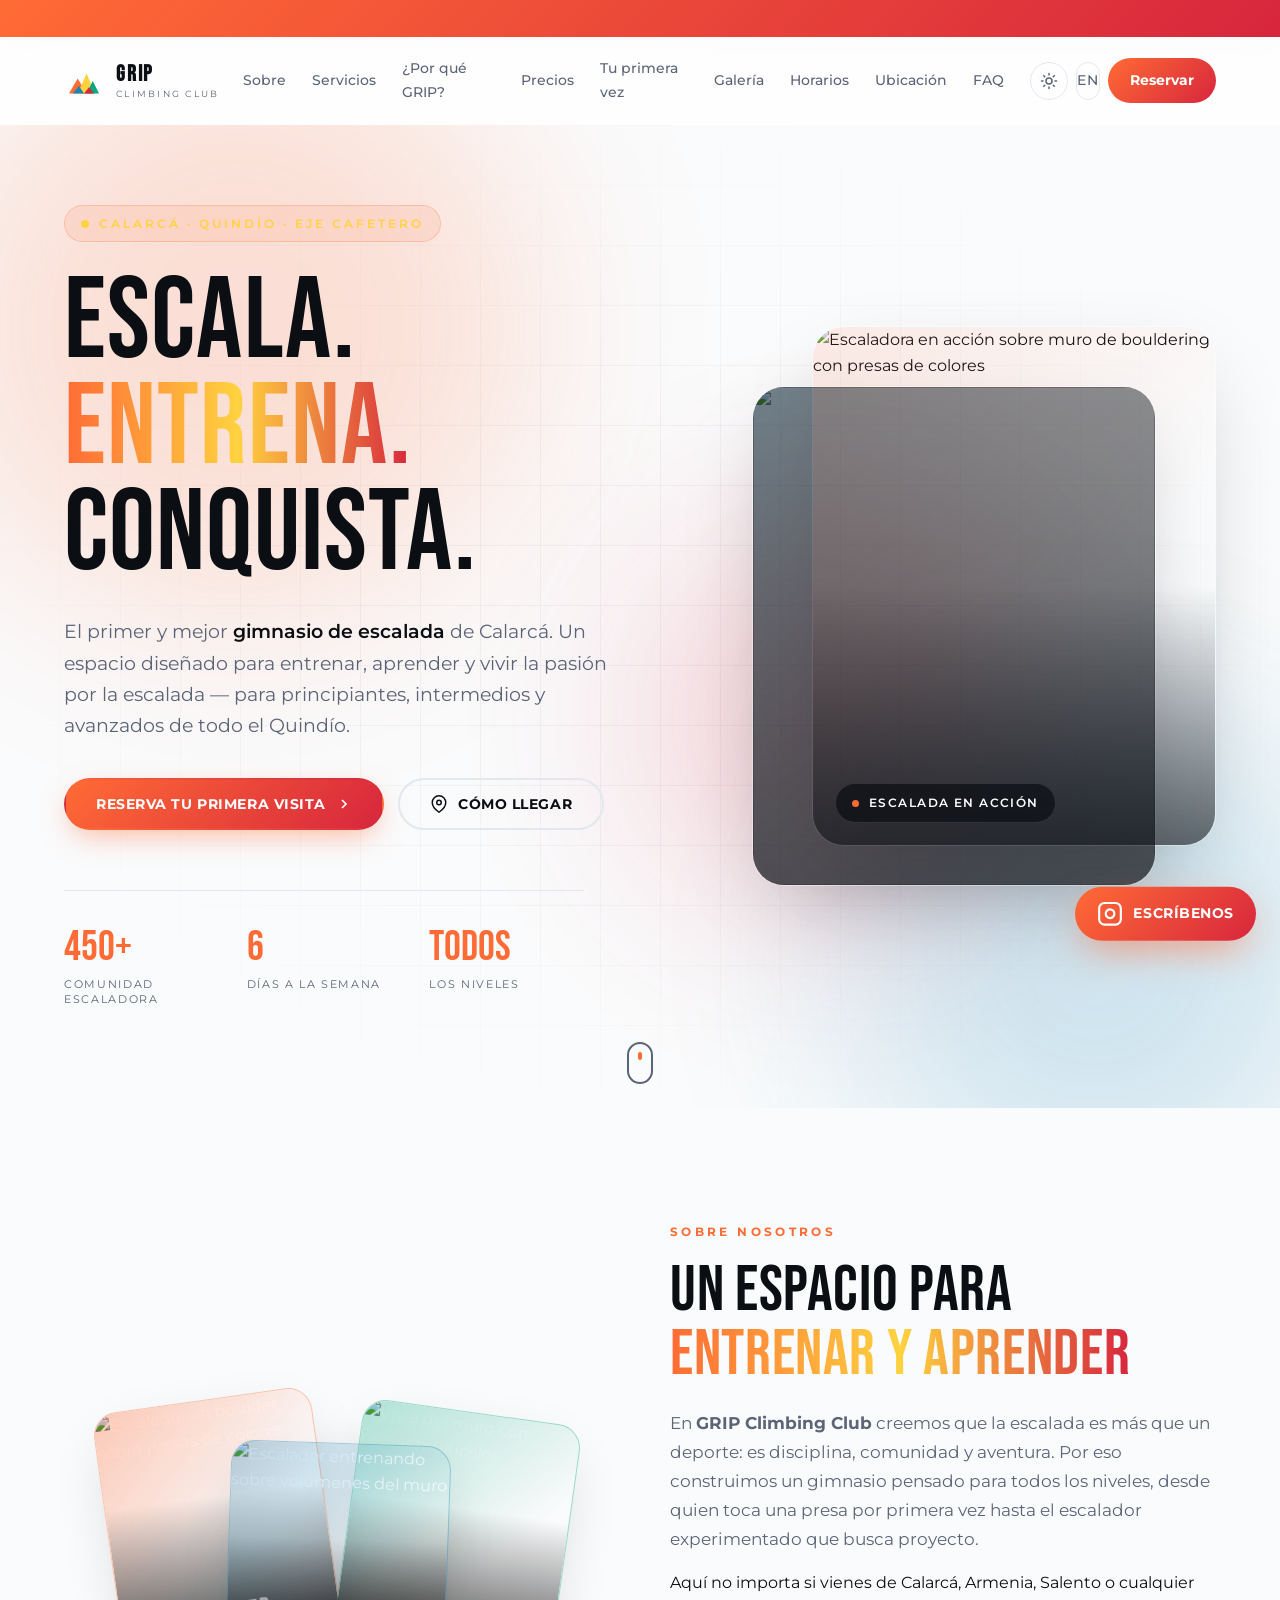
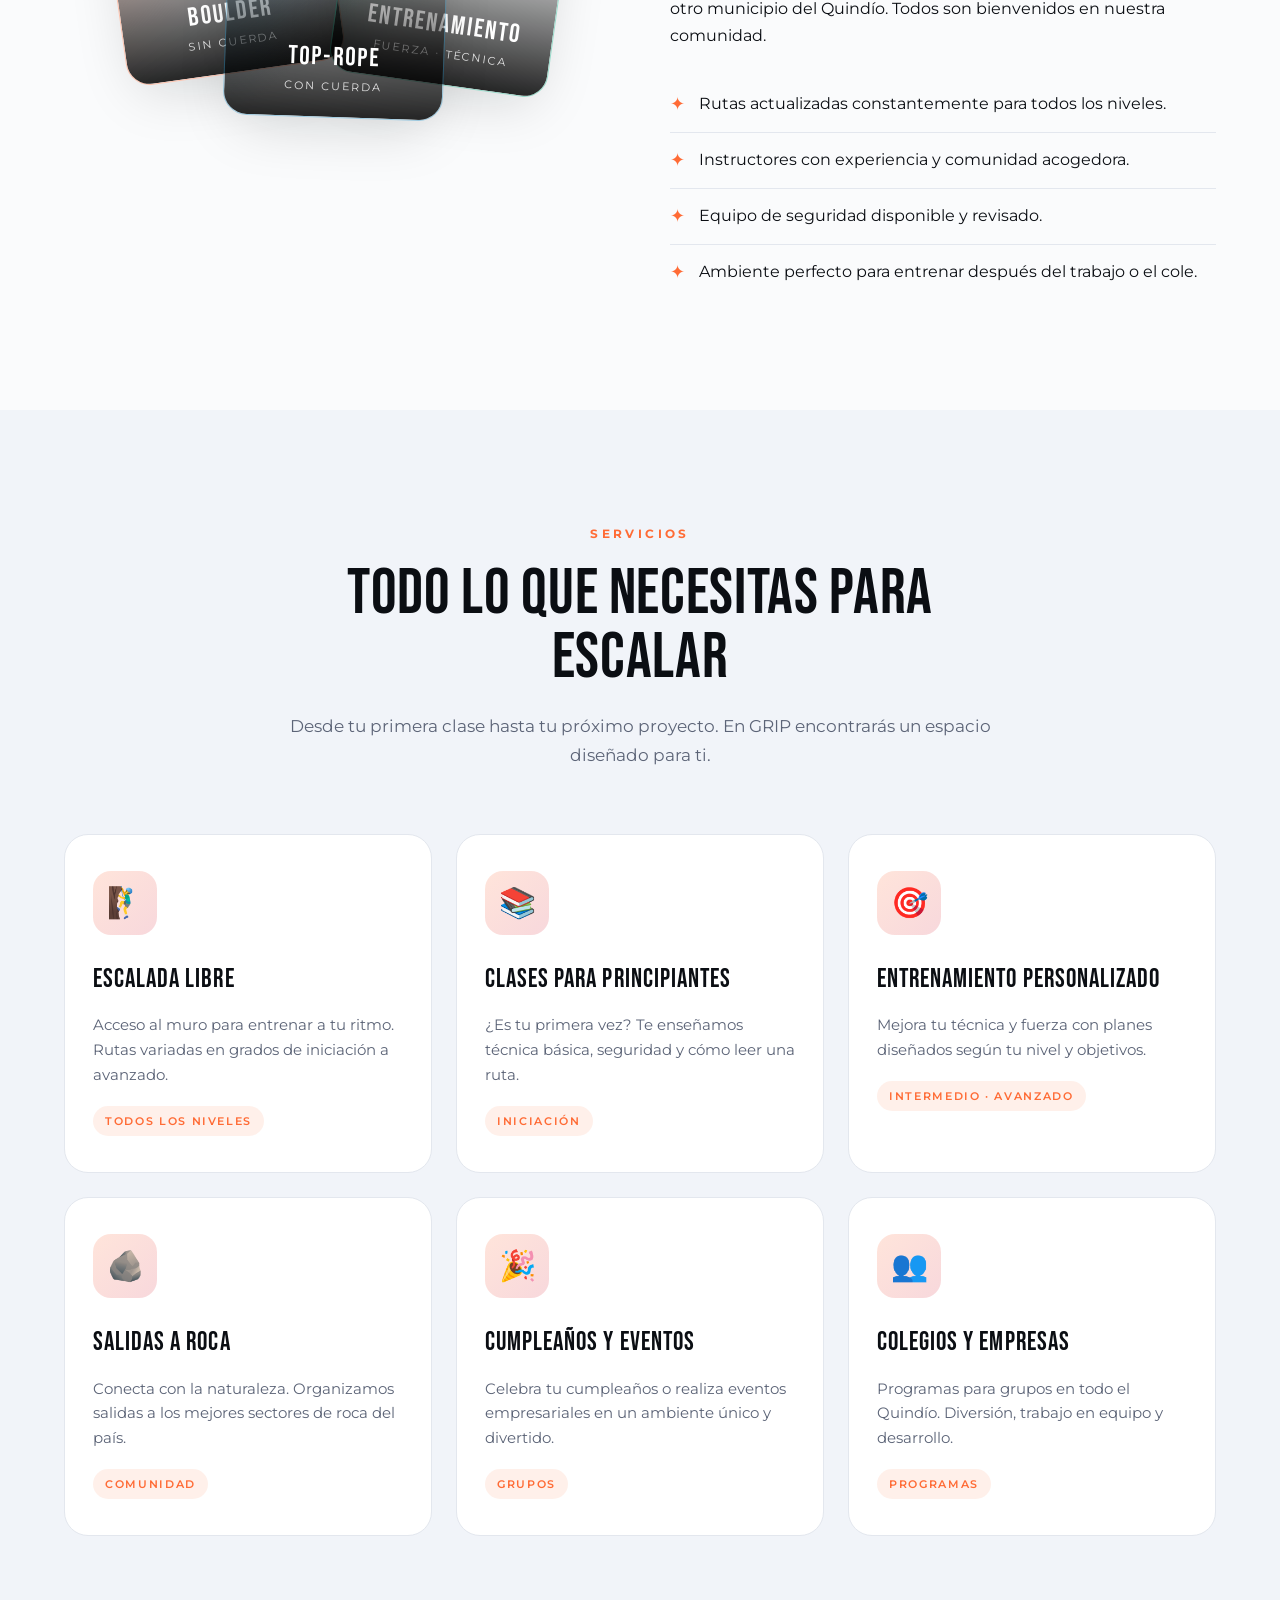
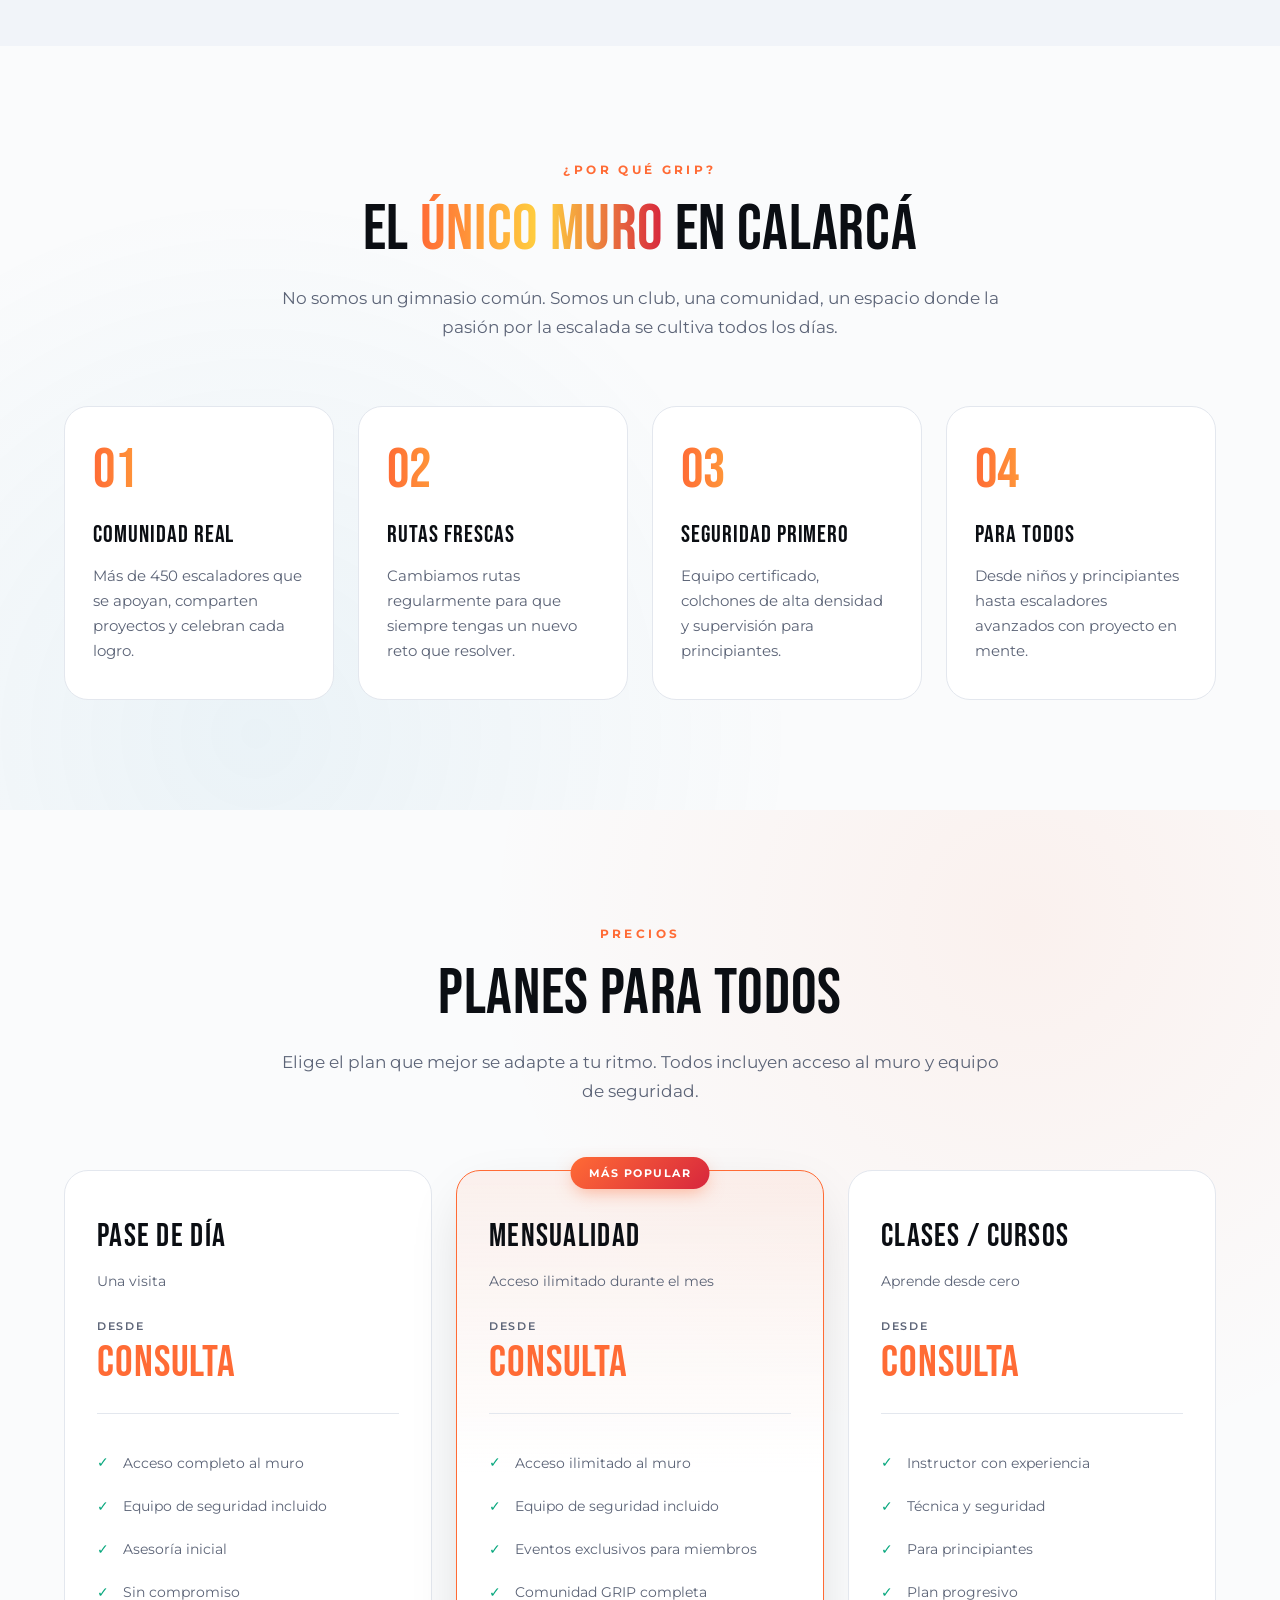
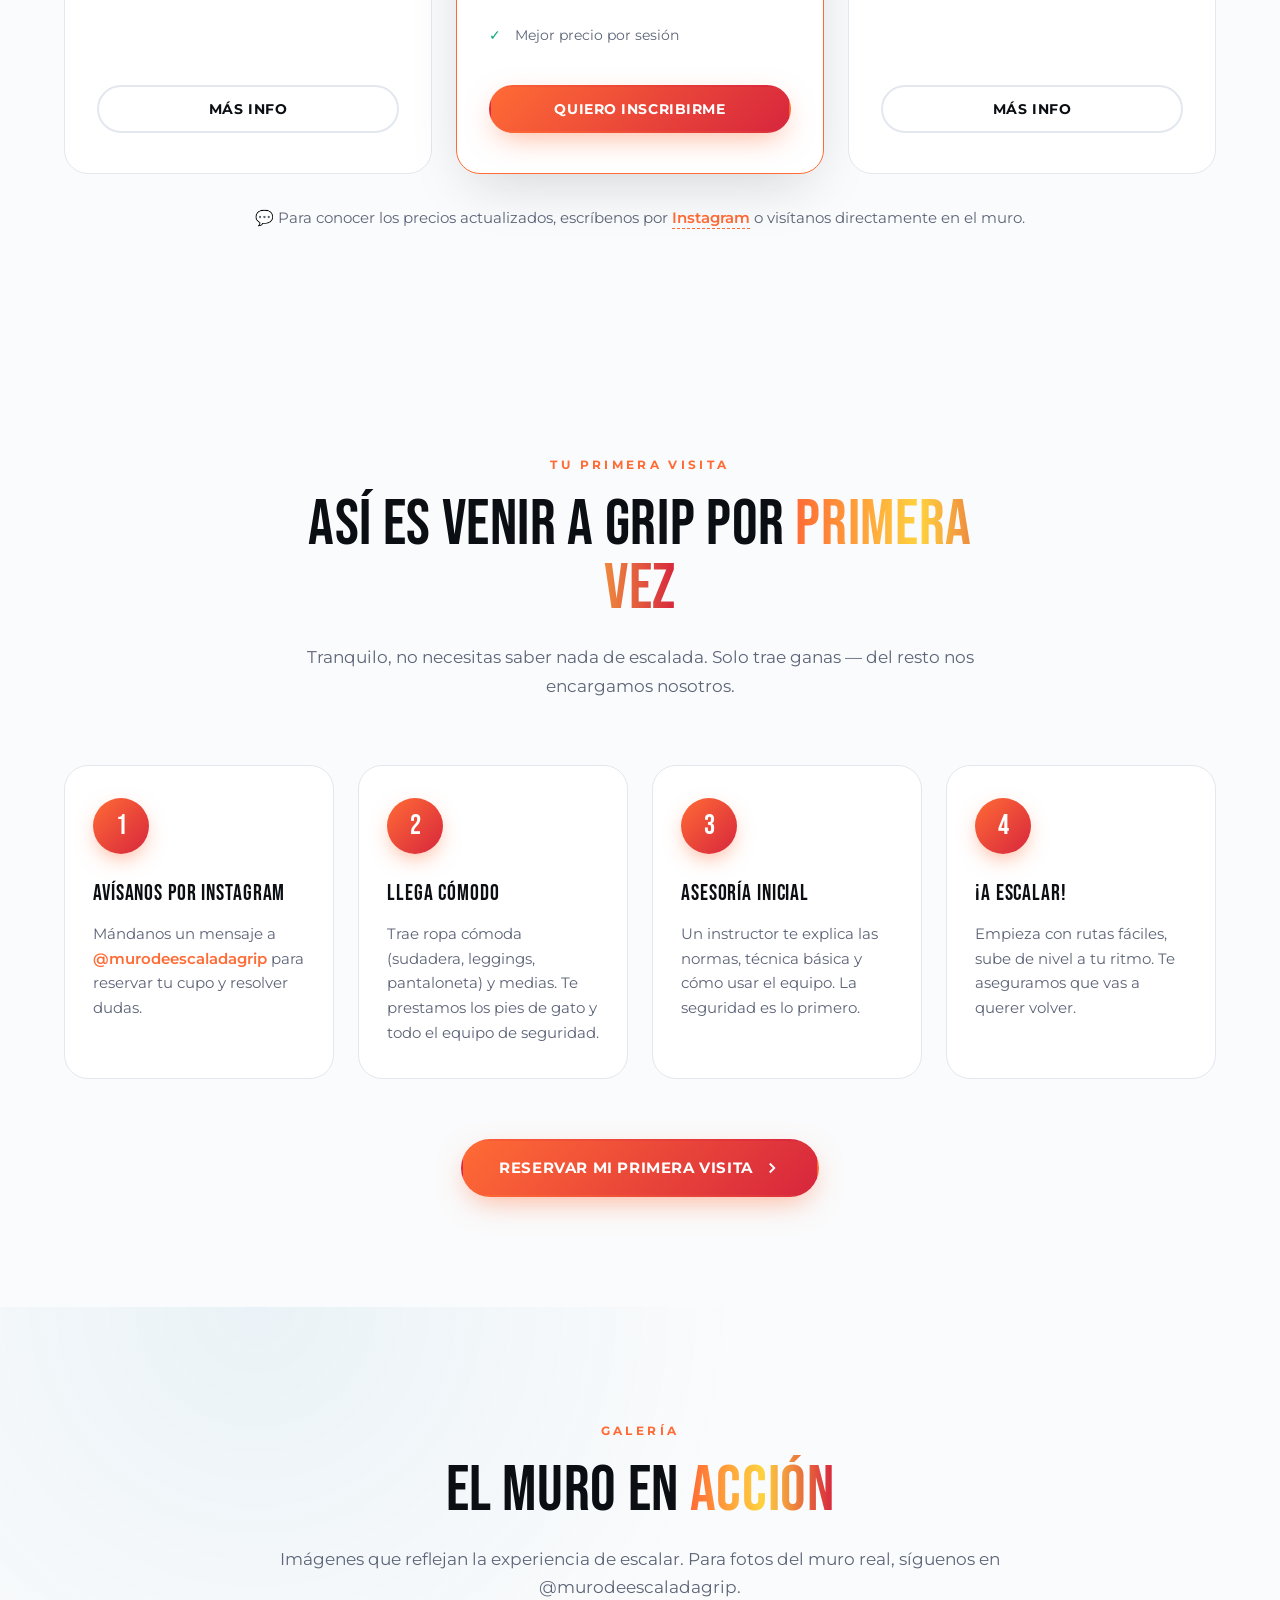
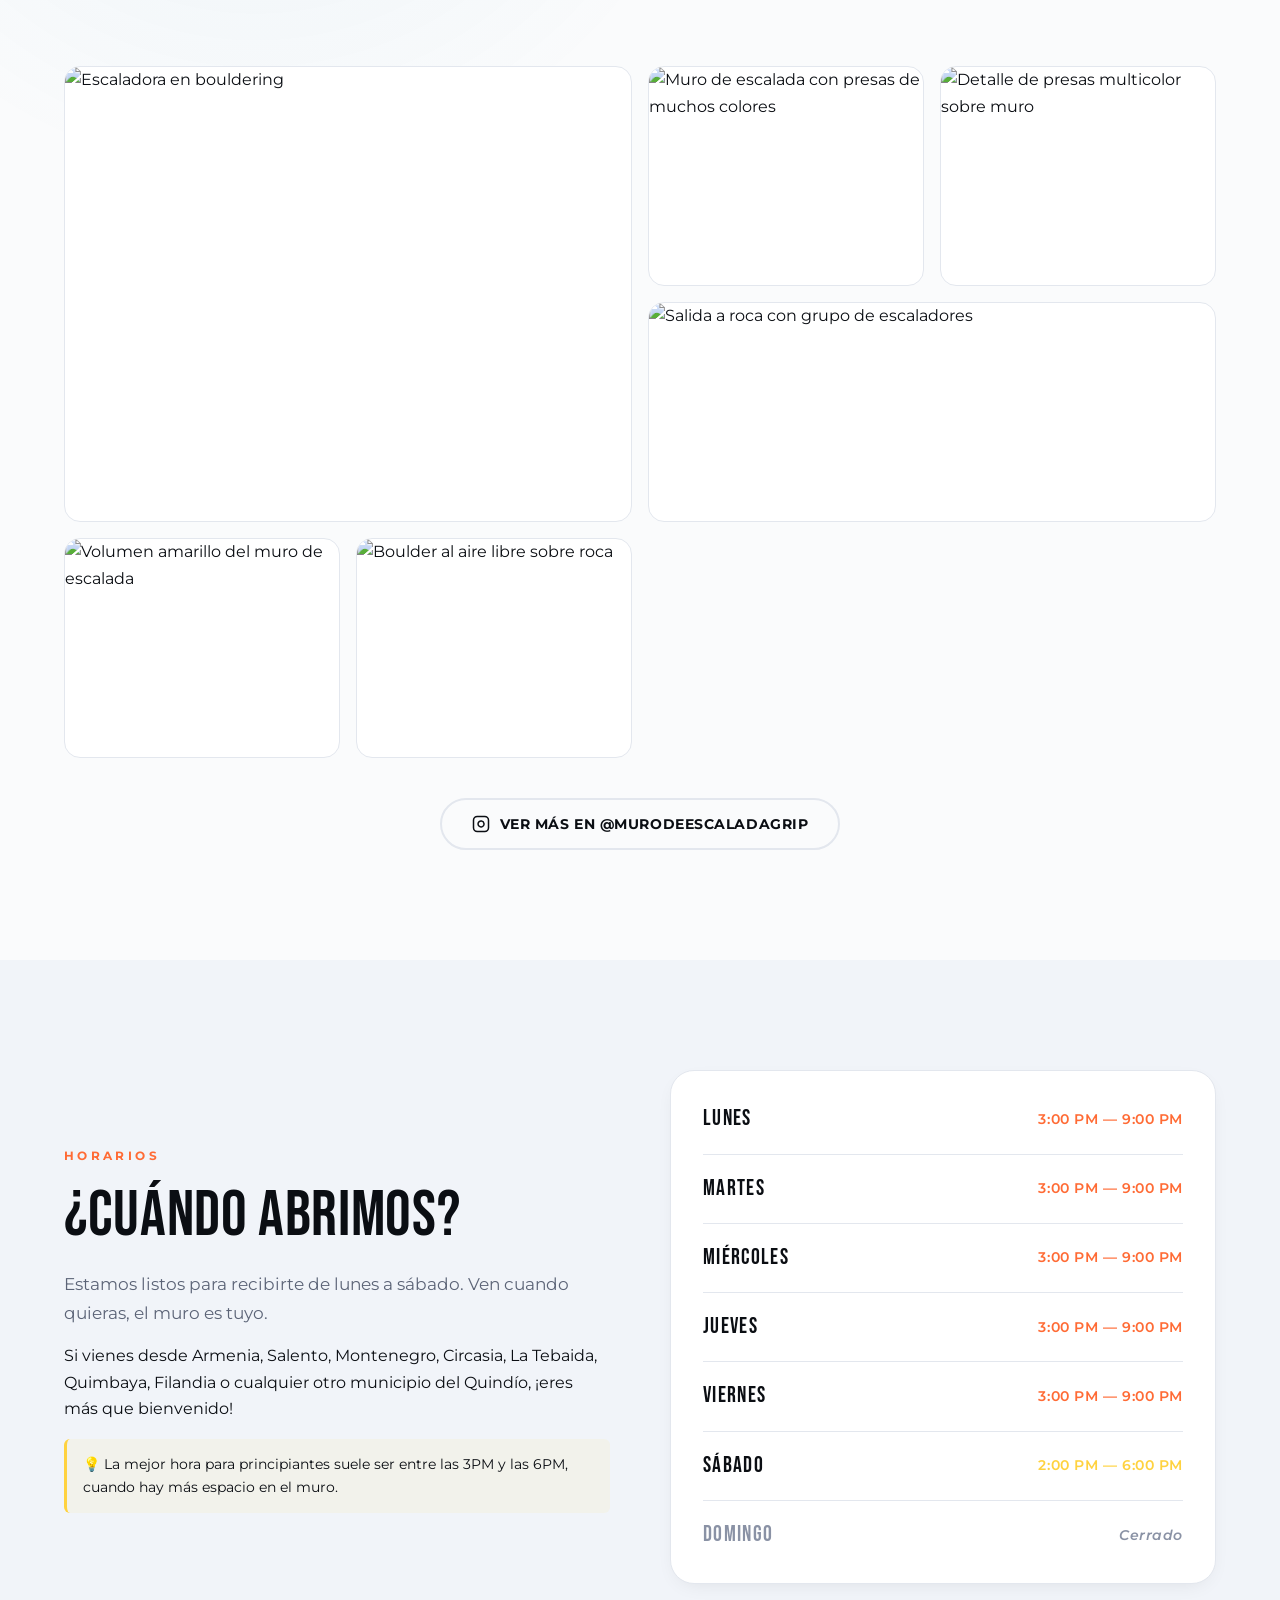
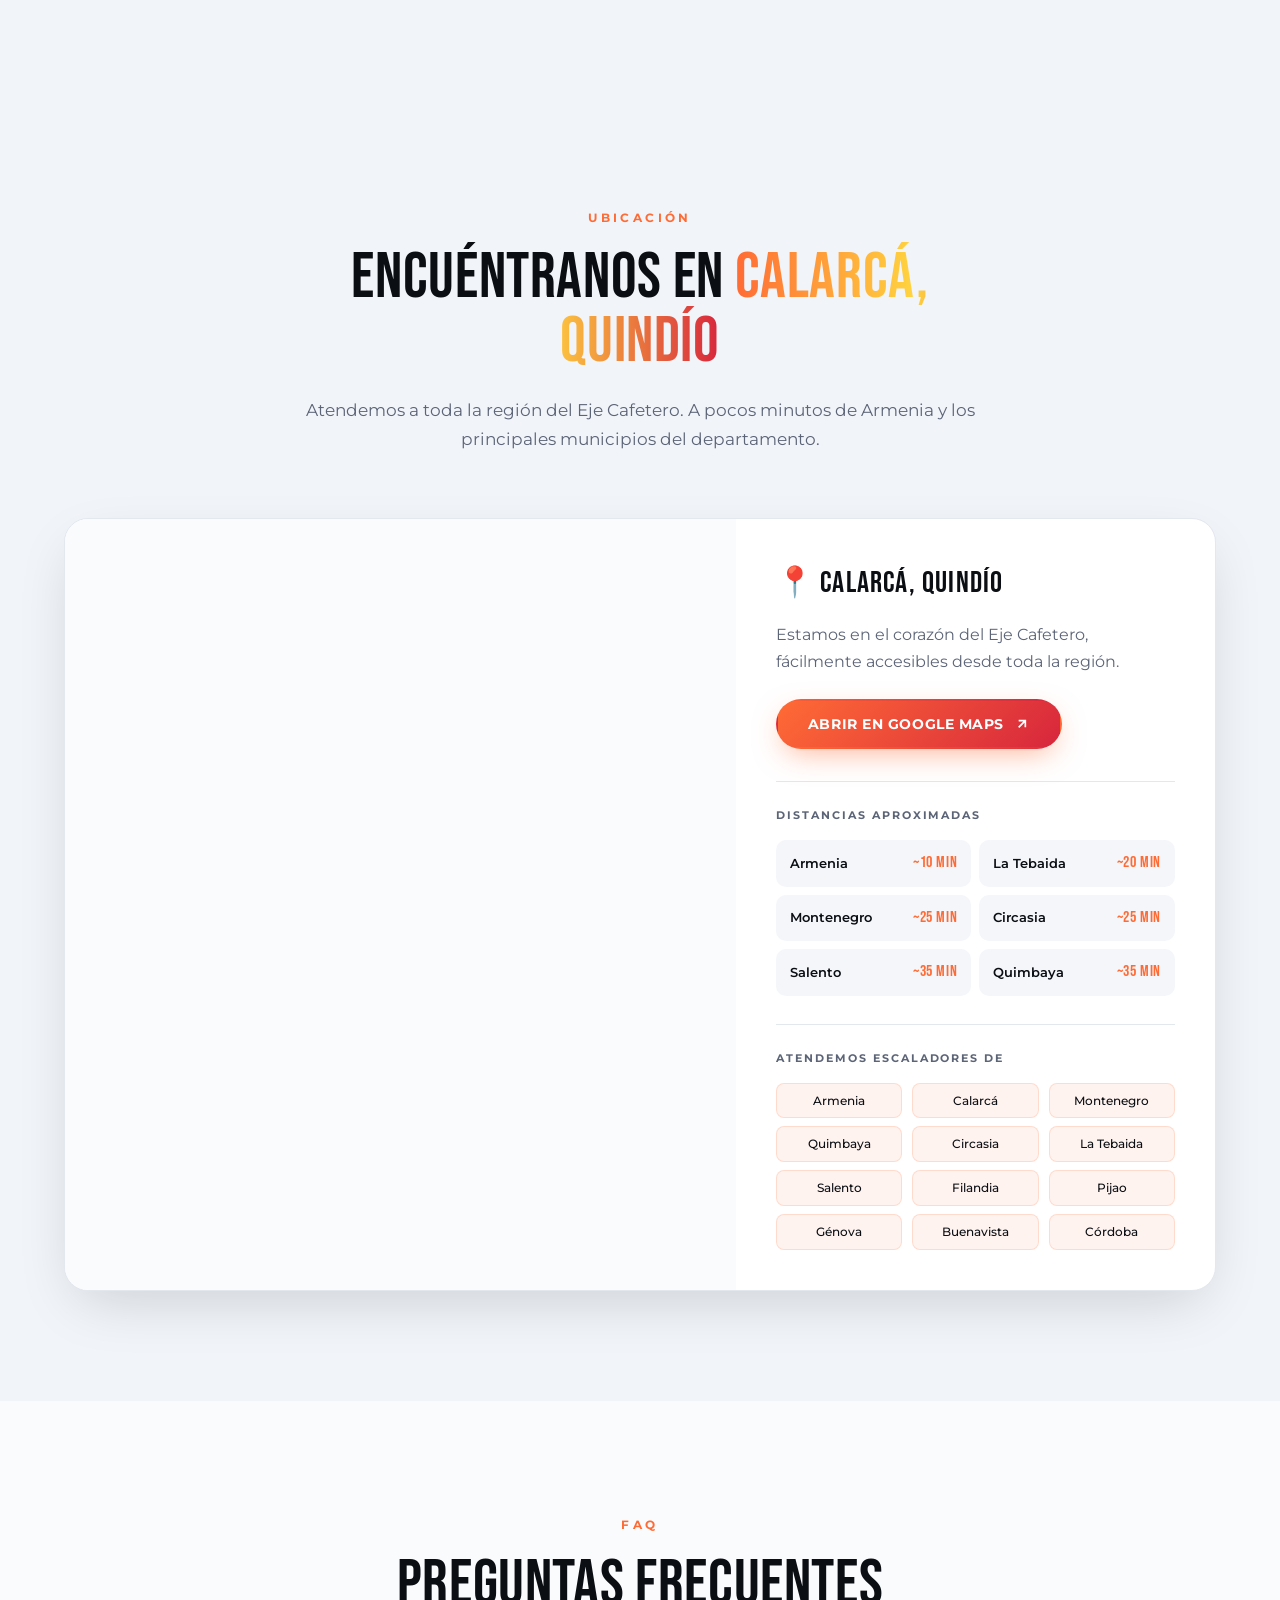
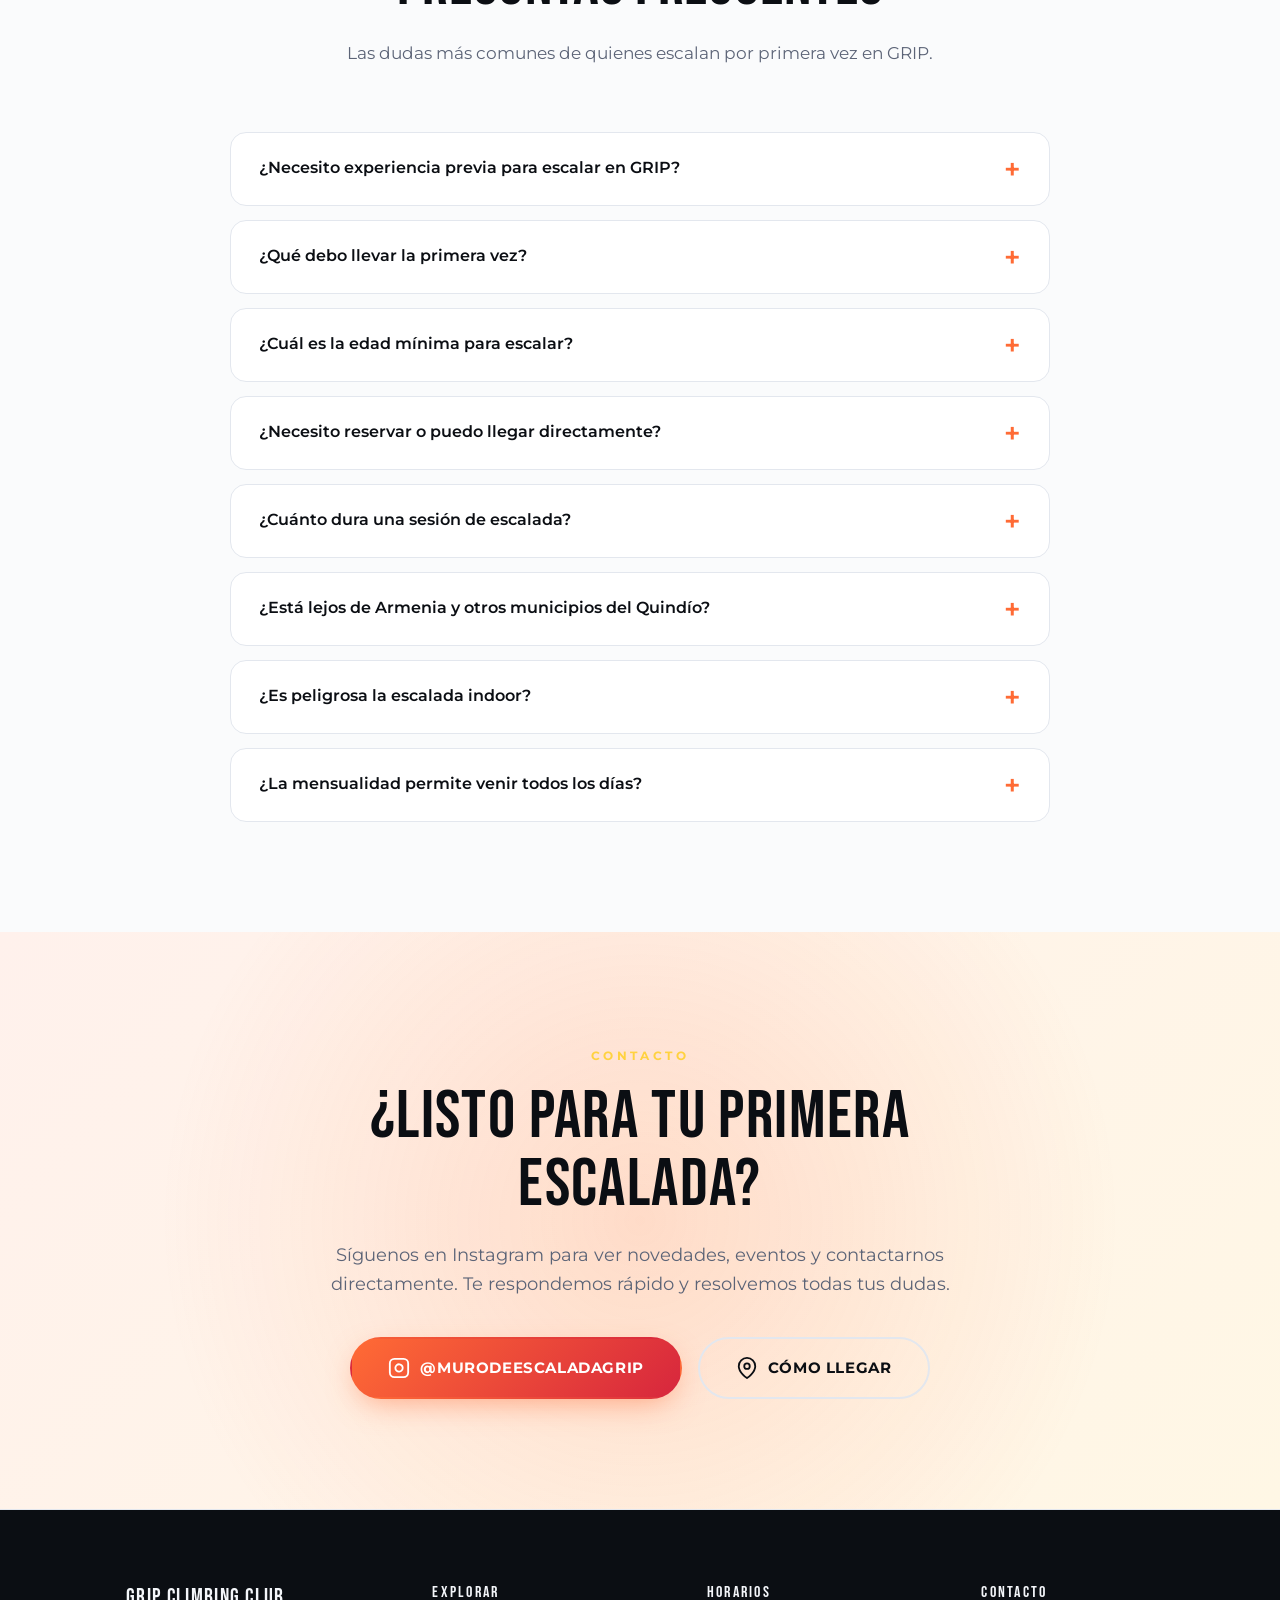
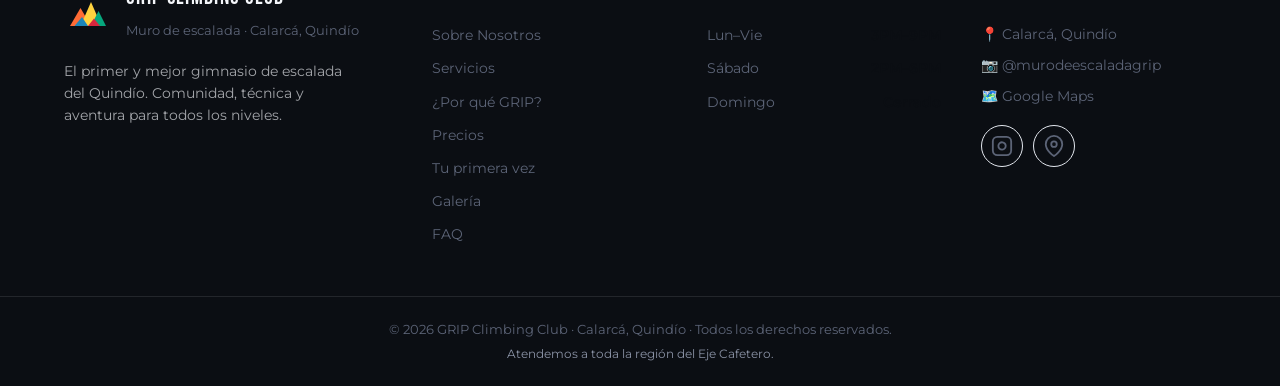
==== index.html @ 9386fec7 "Add light mode, English version, and expanded SEO Light/Dark theme system - Sistema completo de vari" ====
<!DOCTYPE html>
<html lang="es-CO">
<head>
    <meta charset="UTF-8">
    <meta http-equiv="X-UA-Compatible" content="IE=edge">
    <meta name="viewport" content="width=device-width, initial-scale=1.0, viewport-fit=cover">
    <meta name="theme-color" content="#0B0E13" media="(prefers-color-scheme: dark)">
    <meta name="theme-color" content="#FAFBFC" media="(prefers-color-scheme: light)">
    <meta name="color-scheme" content="dark light">

    <!-- Prevent flash of wrong theme -->
    <script>
        (function(){
            try {
                var stored = localStorage.getItem('grip-theme');
                var system = window.matchMedia && window.matchMedia('(prefers-color-scheme: light)').matches ? 'light' : 'dark';
                var theme = stored || system;
                if (theme === 'light') document.documentElement.setAttribute('data-theme', 'light');
            } catch(e) {}
        })();
    </script>

    <title>GRIP Climbing Club | Muro de Escalada en Calarcá, Quindío · Eje Cafetero</title>
    <meta name="description" content="GRIP Climbing Club: el muro de escalada de Calarcá, Quindío. Gimnasio para entrenar, aprender y vivir la escalada — boulder, top-rope, clases para principiantes y entrenamiento personalizado. Atendemos toda la región: Armenia, Salento, Montenegro, La Tebaida y todo el Eje Cafetero.">
    <meta name="keywords" content="muro de escalada Calarcá, escalada Quindío, escalada Armenia, gimnasio de escalada Eje Cafetero, climbing gym Colombia, escalada deportiva Quindío, boulder Calarcá, GRIP Climbing Club, clases de escalada Quindío, escalada Salento, rocódromo Armenia, escalada para principiantes Calarcá">
    <meta name="author" content="GRIP Climbing Club">
    <meta name="robots" content="index, follow, max-image-preview:large">
    <meta name="geo.region" content="CO-QUI">
    <meta name="geo.placename" content="Calarcá, Quindío, Colombia">
    <meta name="geo.position" content="4.5239;-75.6447">
    <meta name="ICBM" content="4.5239, -75.6447">
    <link rel="canonical" href="https://droko1982.github.io/grip-climbing-club/">

    <!-- Hreflang for international SEO -->
    <link rel="alternate" hreflang="es-CO" href="https://droko1982.github.io/grip-climbing-club/">
    <link rel="alternate" hreflang="es" href="https://droko1982.github.io/grip-climbing-club/">
    <link rel="alternate" hreflang="en" href="https://droko1982.github.io/grip-climbing-club/en/">
    <link rel="alternate" hreflang="x-default" href="https://droko1982.github.io/grip-climbing-club/">

    <!-- Open Graph -->
    <meta property="og:type" content="website">
    <meta property="og:locale" content="es_CO">
    <meta property="og:url" content="https://droko1982.github.io/grip-climbing-club/">
    <meta property="og:title" content="GRIP Climbing Club | Muro de Escalada en Calarcá, Quindío">
    <meta property="og:description" content="Gimnasio de escalada en Calarcá. Boulder, top-rope, clases y entrenamiento. Para todo el Quindío y el Eje Cafetero.">
    <meta property="og:image" content="https://droko1982.github.io/grip-climbing-club/assets/og-image.svg">
    <meta property="og:image:width" content="1200">
    <meta property="og:image:height" content="630">
    <meta property="og:site_name" content="GRIP Climbing Club">

    <!-- Twitter -->
    <meta name="twitter:card" content="summary_large_image">
    <meta name="twitter:title" content="GRIP Climbing Club | Muro de Escalada en Calarcá, Quindío">
    <meta name="twitter:description" content="Gimnasio de escalada en Calarcá. Para todo el Quindío y el Eje Cafetero.">
    <meta name="twitter:image" content="https://droko1982.github.io/grip-climbing-club/assets/og-image.svg">

    <!-- Icons & Manifest -->
    <link rel="icon" type="image/svg+xml" href="assets/favicon.svg">
    <link rel="apple-touch-icon" href="assets/favicon.svg">
    <link rel="manifest" href="site.webmanifest">

    <!-- Performance hints -->
    <link rel="preconnect" href="https://fonts.googleapis.com">
    <link rel="preconnect" href="https://fonts.gstatic.com" crossorigin>
    <link rel="dns-prefetch" href="https://www.google.com">
    <link rel="dns-prefetch" href="https://www.instagram.com">
    <link rel="preconnect" href="https://images.unsplash.com" crossorigin>
    <link rel="dns-prefetch" href="https://images.unsplash.com">
    <link rel="preload" as="style" href="https://fonts.googleapis.com/css2?family=Bebas+Neue&family=Montserrat:wght@300;400;500;600;700;800;900&display=swap">
    <link href="https://fonts.googleapis.com/css2?family=Bebas+Neue&family=Montserrat:wght@300;400;500;600;700;800;900&display=swap" rel="stylesheet">
    <link rel="preload" as="style" href="styles.css">
    <link rel="stylesheet" href="styles.css">

    <!-- JSON-LD: SportsActivityLocation -->
    <script type="application/ld+json">
    {
      "@context": "https://schema.org",
      "@type": "SportsActivityLocation",
      "@id": "https://droko1982.github.io/grip-climbing-club/#organization",
      "name": "GRIP Climbing Club",
      "alternateName": ["Muro de Escalada GRIP", "GRIP Calarcá"],
      "description": "Gimnasio de escalada en Calarcá, Quindío. Boulder, top-rope, clases para principiantes y entrenamiento personalizado para todo el Eje Cafetero.",
      "url": "https://droko1982.github.io/grip-climbing-club/",
      "image": "https://droko1982.github.io/grip-climbing-club/assets/og-image.svg",
      "logo": "https://droko1982.github.io/grip-climbing-club/assets/logo.svg",
      "address": {
        "@type": "PostalAddress",
        "addressLocality": "Calarcá",
        "addressRegion": "Quindío",
        "addressCountry": "CO"
      },
      "geo": {
        "@type": "GeoCoordinates",
        "latitude": 4.5239,
        "longitude": -75.6447
      },
      "areaServed": [
        { "@type": "City", "name": "Calarcá" },
        { "@type": "City", "name": "Armenia" },
        { "@type": "City", "name": "Montenegro" },
        { "@type": "City", "name": "Quimbaya" },
        { "@type": "City", "name": "Circasia" },
        { "@type": "City", "name": "La Tebaida" },
        { "@type": "City", "name": "Salento" },
        { "@type": "City", "name": "Filandia" },
        { "@type": "City", "name": "Pijao" },
        { "@type": "City", "name": "Génova" },
        { "@type": "City", "name": "Buenavista" },
        { "@type": "City", "name": "Córdoba" },
        { "@type": "AdministrativeArea", "name": "Quindío" }
      ],
      "openingHoursSpecification": [
        {
          "@type": "OpeningHoursSpecification",
          "dayOfWeek": ["Monday", "Tuesday", "Wednesday", "Thursday", "Friday"],
          "opens": "15:00",
          "closes": "21:00"
        },
        {
          "@type": "OpeningHoursSpecification",
          "dayOfWeek": "Saturday",
          "opens": "14:00",
          "closes": "18:00"
        }
      ],
      "sameAs": ["https://www.instagram.com/murodeescaladagrip"],
      "hasMap": "https://maps.app.goo.gl/XomwvZX1Xtsj72qs8",
      "sport": "Climbing",
      "priceRange": "$$",
      "amenityFeature": [
        { "@type": "LocationFeatureSpecification", "name": "Equipo de seguridad incluido", "value": true },
        { "@type": "LocationFeatureSpecification", "name": "Instructores certificados", "value": true },
        { "@type": "LocationFeatureSpecification", "name": "Apto para principiantes", "value": true },
        { "@type": "LocationFeatureSpecification", "name": "Apto para niños", "value": true }
      ]
    }
    </script>

    <!-- JSON-LD: FAQPage -->
    <script type="application/ld+json">
    {
      "@context": "https://schema.org",
      "@type": "FAQPage",
      "mainEntity": [
        {
          "@type": "Question",
          "name": "¿Necesito experiencia previa para escalar en GRIP?",
          "acceptedAnswer": {
            "@type": "Answer",
            "text": "No. GRIP Climbing Club está diseñado para todos los niveles. Si es tu primera vez, nuestros instructores te enseñan las técnicas de seguridad y movimiento básico antes de subir al muro."
          }
        },
        {
          "@type": "Question",
          "name": "¿Qué debo llevar la primera vez?",
          "acceptedAnswer": {
            "@type": "Answer",
            "text": "Solo necesitas ropa cómoda que te permita moverte (sudadera, leggings o pantaloneta) y un par de medias. Nosotros te prestamos los pies de gato y todo el equipo de seguridad."
          }
        },
        {
          "@type": "Question",
          "name": "¿Cuál es la edad mínima para escalar?",
          "acceptedAnswer": {
            "@type": "Answer",
            "text": "Recibimos escaladores desde los 6 años en adelante. Para menores de edad solicitamos autorización del acudiente. Tenemos programas especiales para niños y colegios."
          }
        },
        {
          "@type": "Question",
          "name": "¿Necesito reservar o puedo llegar directamente?",
          "acceptedAnswer": {
            "@type": "Answer",
            "text": "Puedes llegar directamente en horario de atención. Si vienes en grupo, por primera vez, o quieres una clase, te recomendamos avisar por Instagram (@murodeescaladagrip) para asegurar tu cupo."
          }
        },
        {
          "@type": "Question",
          "name": "¿Cuánto dura una sesión de escalada?",
          "acceptedAnswer": {
            "@type": "Answer",
            "text": "Una sesión típica dura entre 1.5 y 2 horas. Es tiempo suficiente para calentar, escalar varias rutas y descansar entre intentos sin agotarte."
          }
        },
        {
          "@type": "Question",
          "name": "¿Está lejos de Armenia y otros municipios del Quindío?",
          "acceptedAnswer": {
            "@type": "Answer",
            "text": "Calarcá está a solo 10 minutos de Armenia y muy bien conectada con el resto del Quindío. Recibimos escaladores de Armenia, Salento, Montenegro, La Tebaida, Circasia, Quimbaya, Filandia y todo el Eje Cafetero."
          }
        },
        {
          "@type": "Question",
          "name": "¿Es peligrosa la escalada indoor?",
          "acceptedAnswer": {
            "@type": "Answer",
            "text": "La escalada indoor es muy segura cuando se siguen los protocolos. En GRIP usamos colchones de alta densidad para boulder, cuerdas certificadas para top-rope, y todo el equipo se revisa regularmente. Los instructores supervisan a los principiantes."
          }
        },
        {
          "@type": "Question",
          "name": "¿La mensualidad permite venir todos los días?",
          "acceptedAnswer": {
            "@type": "Answer",
            "text": "Sí. La mensualidad da acceso ilimitado durante todo el mes en horario de atención. Es la opción más popular para quien quiere convertir la escalada en hábito."
          }
        }
      ]
    }
    </script>
</head>
<body>

<a href="#main" class="skip-link">Saltar al contenido</a>

<!-- ===== TOP TICKER ===== -->
<div class="ticker" aria-hidden="true">
    <div class="ticker__track">
        <span>🧗 Calarcá, Quindío</span><span>·</span>
        <span>📅 Lun–Vie 3PM–9PM · Sáb 2PM–6PM</span><span>·</span>
        <span>🏔️ Para todos los niveles</span><span>·</span>
        <span>📷 @murodeescaladagrip</span><span>·</span>
        <span>🌎 Atendemos todo el Eje Cafetero</span><span>·</span>
        <span>🧗 Calarcá, Quindío</span><span>·</span>
        <span>📅 Lun–Vie 3PM–9PM · Sáb 2PM–6PM</span><span>·</span>
        <span>🏔️ Para todos los niveles</span><span>·</span>
        <span>📷 @murodeescaladagrip</span><span>·</span>
        <span>🌎 Atendemos todo el Eje Cafetero</span><span>·</span>
    </div>
</div>

<!-- ===== NAV ===== -->
<header class="nav" id="nav" role="banner">
    <div class="container nav__inner">
        <a href="#inicio" class="nav__brand" aria-label="GRIP Climbing Club — Inicio">
            <span class="nav__logo" aria-hidden="true">
                <svg viewBox="0 0 64 64" width="40" height="40">
                    <polygon points="8,52 22,28 36,52" fill="#FF6B35"/>
                    <polygon points="22,52 36,20 50,52" fill="#FFD23F"/>
                    <polygon points="36,52 46,32 56,52" fill="#06A77D"/>
                    <polygon points="14,52 24,40 32,52" fill="#1B85B8"/>
                    <polygon points="32,52 40,42 48,52" fill="#D7263D"/>
                </svg>
            </span>
            <span class="nav__brandtext">
                <strong>GRIP</strong>
                <small>CLIMBING CLUB</small>
            </span>
        </a>

        <button class="nav__toggle" id="navToggle" aria-label="Abrir menú" aria-expanded="false" aria-controls="navMenu">
            <span></span><span></span><span></span>
        </button>

        <nav class="nav__menu" id="navMenu" aria-label="Principal">
            <a href="#sobre">Sobre</a>
            <a href="#servicios">Servicios</a>
            <a href="#porque">¿Por qué GRIP?</a>
            <a href="#precios">Precios</a>
            <a href="#primera-vez">Tu primera vez</a>
            <a href="#galeria">Galería</a>
            <a href="#horarios">Horarios</a>
            <a href="#ubicacion">Ubicación</a>
            <a href="#faq">FAQ</a>
            <div class="nav__tools">
                <button class="icon-btn" id="themeToggle" aria-label="Cambiar tema" type="button">
                    <svg class="icon-moon" viewBox="0 0 24 24" fill="none" stroke="currentColor" stroke-width="2" stroke-linecap="round" stroke-linejoin="round"><path d="M21 12.79A9 9 0 1 1 11.21 3 7 7 0 0 0 21 12.79z"/></svg>
                    <svg class="icon-sun" viewBox="0 0 24 24" fill="none" stroke="currentColor" stroke-width="2" stroke-linecap="round" stroke-linejoin="round"><circle cx="12" cy="12" r="4"/><path d="M12 2v2M12 20v2M4.93 4.93l1.41 1.41M17.66 17.66l1.41 1.41M2 12h2M20 12h2M4.93 19.07l1.41-1.41M17.66 6.34l1.41-1.41"/></svg>
                </button>
                <a href="en/" class="lang-btn" aria-label="Switch to English" hreflang="en">EN</a>
                <a href="https://www.instagram.com/murodeescaladagrip" target="_blank" rel="noopener" class="nav__cta">Reservar</a>
            </div>
        </nav>
    </div>
</header>

<main id="main">

<!-- ===== HERO ===== -->
<section class="hero" id="inicio" aria-labelledby="hero-title">
    <div class="hero__bg" aria-hidden="true">
        <div class="hero__grid"></div>
        <div class="hero__glow hero__glow--1"></div>
        <div class="hero__glow hero__glow--2"></div>
        <div class="hero__glow hero__glow--3"></div>
    </div>

    <div class="container hero__inner">
        <div class="hero__content">
            <span class="hero__eyebrow">
                <span class="dot"></span>
                Calarcá · Quindío · Eje Cafetero
            </span>
            <h1 class="hero__title" id="hero-title">
                Escala. <span class="text-gradient">Entrena.</span><br>
                Conquista.
            </h1>
            <p class="hero__subtitle">
                El primer y mejor <strong>gimnasio de escalada</strong> de Calarcá. Un espacio diseñado para entrenar, aprender y vivir la pasión por la escalada — para principiantes, intermedios y avanzados de todo el Quindío.
            </p>
            <div class="hero__cta">
                <a href="#primera-vez" class="btn btn--primary">
                    Reserva tu primera visita
                    <svg width="16" height="16" viewBox="0 0 24 24" fill="none" stroke="currentColor" stroke-width="2.5"><polyline points="9 18 15 12 9 6"/></svg>
                </a>
                <a href="https://maps.app.goo.gl/XomwvZX1Xtsj72qs8" target="_blank" rel="noopener" class="btn btn--ghost">
                    <svg width="18" height="18" viewBox="0 0 24 24" fill="none" stroke="currentColor" stroke-width="2"><path d="M21 10c0 7-9 13-9 13s-9-6-9-13a9 9 0 0 1 18 0z"/><circle cx="12" cy="10" r="3"/></svg>
                    Cómo llegar
                </a>
            </div>
            <div class="hero__stats">
                <div>
                    <strong data-counter="450" data-suffix="+">0</strong>
                    <span>Comunidad escaladora</span>
                </div>
                <div>
                    <strong data-counter="6">0</strong>
                    <span>Días a la semana</span>
                </div>
                <div>
                    <strong>Todos</strong>
                    <span>Los niveles</span>
                </div>
            </div>
        </div>

        <div class="hero__visual">
            <div class="hero__photo hero__photo--secondary" aria-hidden="true">
                <img src="https://images.unsplash.com/photo-1696105539018-a73a53770934?w=600&q=80&auto=format&fit=crop"
                     alt=""
                     loading="eager"
                     decoding="async"
                     width="400" height="500">
            </div>
            <div class="hero__photo hero__photo--main">
                <img src="https://images.unsplash.com/photo-1564769662533-4f00a87b4056?w=900&q=85&auto=format&fit=crop"
                     srcset="https://images.unsplash.com/photo-1564769662533-4f00a87b4056?w=500&q=80&auto=format&fit=crop 500w,
                             https://images.unsplash.com/photo-1564769662533-4f00a87b4056?w=900&q=85&auto=format&fit=crop 900w,
                             https://images.unsplash.com/photo-1564769662533-4f00a87b4056?w=1300&q=85&auto=format&fit=crop 1300w"
                     sizes="(max-width: 720px) 90vw, 480px"
                     alt="Escaladora en acción sobre muro de bouldering con presas de colores"
                     loading="eager"
                     fetchpriority="high"
                     decoding="async"
                     width="900" height="1100">
                <div class="hero__photo-overlay" aria-hidden="true"></div>
                <span class="hero__photo-tag">
                    <span class="dot"></span>
                    Escalada en acción
                </span>
            </div>
        </div>
    </div>

    <a href="#sobre" class="hero__scroll" aria-label="Desplázate hacia abajo">
        <span></span>
    </a>
</section>

<!-- ===== ABOUT ===== -->
<section class="section section--about" id="sobre" aria-labelledby="sobre-title">
    <div class="container grid grid--2">
        <div class="section__visual">
            <div class="card-stack">
                <div class="card-stack__item card-stack__item--1">
                    <img src="https://images.unsplash.com/photo-1689775884478-9ed19b79d659?w=500&q=80&auto=format&fit=crop"
                         alt="Escalador en boulder sobre presas de colores"
                         loading="lazy" decoding="async"
                         width="400" height="500">
                    <div class="card-stack__caption">
                        <p>Boulder</p>
                        <small>Sin cuerda</small>
                    </div>
                </div>
                <div class="card-stack__item card-stack__item--2">
                    <img src="https://images.unsplash.com/photo-1696105538782-7815474f28e0?w=500&q=80&auto=format&fit=crop"
                         alt="Escalador entrenando sobre volúmenes del muro"
                         loading="lazy" decoding="async"
                         width="400" height="500">
                    <div class="card-stack__caption">
                        <p>Top-Rope</p>
                        <small>Con cuerda</small>
                    </div>
                </div>
                <div class="card-stack__item card-stack__item--3">
                    <img src="https://images.unsplash.com/photo-1659666287295-7da26c3f80d4?w=500&q=80&auto=format&fit=crop"
                         alt="Vista del muro con presas multicolor"
                         loading="lazy" decoding="async"
                         width="400" height="500">
                    <div class="card-stack__caption">
                        <p>Entrenamiento</p>
                        <small>Fuerza · técnica</small>
                    </div>
                </div>
            </div>
        </div>
        <div class="section__text">
            <span class="section__eyebrow">Sobre Nosotros</span>
            <h2 class="section__title" id="sobre-title">
                Un espacio para <span class="text-gradient">entrenar y aprender</span>
            </h2>
            <p class="section__lead">
                En <strong>GRIP Climbing Club</strong> creemos que la escalada es más que un deporte: es disciplina, comunidad y aventura. Por eso construimos un gimnasio pensado para todos los niveles, desde quien toca una presa por primera vez hasta el escalador experimentado que busca proyecto.
            </p>
            <p>
                Aquí no importa si vienes de Calarcá, Armenia, Salento o cualquier otro municipio del Quindío. Todos son bienvenidos en nuestra comunidad.
            </p>
            <ul class="feature-list">
                <li><span>✦</span> Rutas actualizadas constantemente para todos los niveles.</li>
                <li><span>✦</span> Instructores con experiencia y comunidad acogedora.</li>
                <li><span>✦</span> Equipo de seguridad disponible y revisado.</li>
                <li><span>✦</span> Ambiente perfecto para entrenar después del trabajo o el cole.</li>
            </ul>
        </div>
    </div>
</section>

<!-- ===== SERVICES ===== -->
<section class="section section--dark" id="servicios" aria-labelledby="servicios-title">
    <div class="container">
        <div class="section__head">
            <span class="section__eyebrow">Servicios</span>
            <h2 class="section__title" id="servicios-title">Todo lo que necesitas para escalar</h2>
            <p class="section__lead">Desde tu primera clase hasta tu próximo proyecto. En GRIP encontrarás un espacio diseñado para ti.</p>
        </div>
        <div class="services">
            <article class="service">
                <div class="service__icon">🧗‍♂️</div>
                <h3>Escalada Libre</h3>
                <p>Acceso al muro para entrenar a tu ritmo. Rutas variadas en grados de iniciación a avanzado.</p>
                <span class="service__tag">Todos los niveles</span>
            </article>
            <article class="service">
                <div class="service__icon">📚</div>
                <h3>Clases para Principiantes</h3>
                <p>¿Es tu primera vez? Te enseñamos técnica básica, seguridad y cómo leer una ruta.</p>
                <span class="service__tag">Iniciación</span>
            </article>
            <article class="service">
                <div class="service__icon">🎯</div>
                <h3>Entrenamiento Personalizado</h3>
                <p>Mejora tu técnica y fuerza con planes diseñados según tu nivel y objetivos.</p>
                <span class="service__tag">Intermedio · Avanzado</span>
            </article>
            <article class="service">
                <div class="service__icon">🪨</div>
                <h3>Salidas a Roca</h3>
                <p>Conecta con la naturaleza. Organizamos salidas a los mejores sectores de roca del país.</p>
                <span class="service__tag">Comunidad</span>
            </article>
            <article class="service">
                <div class="service__icon">🎉</div>
                <h3>Cumpleaños y Eventos</h3>
                <p>Celebra tu cumpleaños o realiza eventos empresariales en un ambiente único y divertido.</p>
                <span class="service__tag">Grupos</span>
            </article>
            <article class="service">
                <div class="service__icon">👥</div>
                <h3>Colegios y Empresas</h3>
                <p>Programas para grupos en todo el Quindío. Diversión, trabajo en equipo y desarrollo.</p>
                <span class="service__tag">Programas</span>
            </article>
        </div>
    </div>
</section>

<!-- ===== WHY GRIP ===== -->
<section class="section section--why" id="porque" aria-labelledby="porque-title">
    <div class="container">
        <div class="section__head">
            <span class="section__eyebrow">¿Por qué GRIP?</span>
            <h2 class="section__title" id="porque-title">
                El <span class="text-gradient">único muro</span> en Calarcá
            </h2>
            <p class="section__lead">No somos un gimnasio común. Somos un club, una comunidad, un espacio donde la pasión por la escalada se cultiva todos los días.</p>
        </div>
        <div class="why-grid">
            <article class="why">
                <span class="why__num">01</span>
                <h3>Comunidad real</h3>
                <p>Más de 450 escaladores que se apoyan, comparten proyectos y celebran cada logro.</p>
            </article>
            <article class="why">
                <span class="why__num">02</span>
                <h3>Rutas frescas</h3>
                <p>Cambiamos rutas regularmente para que siempre tengas un nuevo reto que resolver.</p>
            </article>
            <article class="why">
                <span class="why__num">03</span>
                <h3>Seguridad primero</h3>
                <p>Equipo certificado, colchones de alta densidad y supervisión para principiantes.</p>
            </article>
            <article class="why">
                <span class="why__num">04</span>
                <h3>Para todos</h3>
                <p>Desde niños y principiantes hasta escaladores avanzados con proyecto en mente.</p>
            </article>
        </div>
    </div>
</section>

<!-- ===== PRICES ===== -->
<section class="section section--prices" id="precios" aria-labelledby="precios-title">
    <div class="container">
        <div class="section__head">
            <span class="section__eyebrow">Precios</span>
            <h2 class="section__title" id="precios-title">Planes para todos</h2>
            <p class="section__lead">Elige el plan que mejor se adapte a tu ritmo. Todos incluyen acceso al muro y equipo de seguridad.</p>
        </div>

        <div class="pricing">
            <article class="pricing__card">
                <header>
                    <h3>Pase de Día</h3>
                    <p class="pricing__sub">Una visita</p>
                </header>
                <div class="pricing__price">
                    <span class="pricing__from">desde</span>
                    <strong>Consulta</strong>
                </div>
                <ul>
                    <li>Acceso completo al muro</li>
                    <li>Equipo de seguridad incluido</li>
                    <li>Asesoría inicial</li>
                    <li>Sin compromiso</li>
                </ul>
                <a href="https://www.instagram.com/murodeescaladagrip" target="_blank" rel="noopener" class="btn btn--ghost">Más info</a>
            </article>

            <article class="pricing__card pricing__card--featured">
                <span class="pricing__badge">Más popular</span>
                <header>
                    <h3>Mensualidad</h3>
                    <p class="pricing__sub">Acceso ilimitado durante el mes</p>
                </header>
                <div class="pricing__price">
                    <span class="pricing__from">desde</span>
                    <strong>Consulta</strong>
                </div>
                <ul>
                    <li>Acceso ilimitado al muro</li>
                    <li>Equipo de seguridad incluido</li>
                    <li>Eventos exclusivos para miembros</li>
                    <li>Comunidad GRIP completa</li>
                    <li>Mejor precio por sesión</li>
                </ul>
                <a href="https://www.instagram.com/murodeescaladagrip" target="_blank" rel="noopener" class="btn btn--primary">Quiero inscribirme</a>
            </article>

            <article class="pricing__card">
                <header>
                    <h3>Clases / Cursos</h3>
                    <p class="pricing__sub">Aprende desde cero</p>
                </header>
                <div class="pricing__price">
                    <span class="pricing__from">desde</span>
                    <strong>Consulta</strong>
                </div>
                <ul>
                    <li>Instructor con experiencia</li>
                    <li>Técnica y seguridad</li>
                    <li>Para principiantes</li>
                    <li>Plan progresivo</li>
                </ul>
                <a href="https://www.instagram.com/murodeescaladagrip" target="_blank" rel="noopener" class="btn btn--ghost">Más info</a>
            </article>
        </div>

        <p class="pricing__note">
            💬 Para conocer los precios actualizados, escríbenos por
            <a href="https://www.instagram.com/murodeescaladagrip" target="_blank" rel="noopener">Instagram</a>
            o visítanos directamente en el muro.
        </p>
    </div>
</section>

<!-- ===== FIRST VISIT ===== -->
<section class="section" id="primera-vez" aria-labelledby="primera-vez-title">
    <div class="container">
        <div class="section__head">
            <span class="section__eyebrow">Tu primera visita</span>
            <h2 class="section__title" id="primera-vez-title">
                Así es venir a GRIP por <span class="text-gradient">primera vez</span>
            </h2>
            <p class="section__lead">Tranquilo, no necesitas saber nada de escalada. Solo trae ganas — del resto nos encargamos nosotros.</p>
        </div>

        <ol class="steps">
            <li class="step">
                <div class="step__num">1</div>
                <div>
                    <h3>Avísanos por Instagram</h3>
                    <p>Mándanos un mensaje a <a href="https://www.instagram.com/murodeescaladagrip" target="_blank" rel="noopener">@murodeescaladagrip</a> para reservar tu cupo y resolver dudas.</p>
                </div>
            </li>
            <li class="step">
                <div class="step__num">2</div>
                <div>
                    <h3>Llega cómodo</h3>
                    <p>Trae ropa cómoda (sudadera, leggings, pantaloneta) y medias. Te prestamos los pies de gato y todo el equipo de seguridad.</p>
                </div>
            </li>
            <li class="step">
                <div class="step__num">3</div>
                <div>
                    <h3>Asesoría inicial</h3>
                    <p>Un instructor te explica las normas, técnica básica y cómo usar el equipo. La seguridad es lo primero.</p>
                </div>
            </li>
            <li class="step">
                <div class="step__num">4</div>
                <div>
                    <h3>¡A escalar!</h3>
                    <p>Empieza con rutas fáciles, sube de nivel a tu ritmo. Te aseguramos que vas a querer volver.</p>
                </div>
            </li>
        </ol>

        <div class="primera-vez__cta">
            <a href="https://www.instagram.com/murodeescaladagrip" target="_blank" rel="noopener" class="btn btn--primary btn--lg">
                Reservar mi primera visita
                <svg width="18" height="18" viewBox="0 0 24 24" fill="none" stroke="currentColor" stroke-width="2.5"><polyline points="9 18 15 12 9 6"/></svg>
            </a>
        </div>
    </div>
</section>

<!-- ===== GALLERY ===== -->
<section class="section section--gallery" id="galeria" aria-labelledby="galeria-title">
    <div class="container">
        <div class="section__head">
            <span class="section__eyebrow">Galería</span>
            <h2 class="section__title" id="galeria-title">
                El muro en <span class="text-gradient">acción</span>
            </h2>
            <p class="section__lead">Imágenes que reflejan la experiencia de escalar. Para fotos del muro real, síguenos en <a href="https://www.instagram.com/murodeescaladagrip" target="_blank" rel="noopener">@murodeescaladagrip</a>.</p>
        </div>

        <div class="gallery">
            <a href="https://www.instagram.com/murodeescaladagrip" target="_blank" rel="noopener" class="gallery__item gallery__item--lg" aria-label="Vista del muro de escalada · Ver Instagram">
                <img src="https://images.unsplash.com/photo-1564769662533-4f00a87b4056?w=900&q=80&auto=format&fit=crop"
                     alt="Escaladora en bouldering"
                     loading="lazy" decoding="async"
                     width="900" height="1100">
                <span class="gallery__overlay">
                    <svg width="22" height="22" viewBox="0 0 24 24" fill="none" stroke="currentColor" stroke-width="2"><rect x="2" y="2" width="20" height="20" rx="5"/><path d="M16 11.37A4 4 0 1 1 12.63 8 4 4 0 0 1 16 11.37z"/><line x1="17.5" y1="6.5" x2="17.51" y2="6.5"/></svg>
                    Ver más
                </span>
            </a>

            <a href="https://www.instagram.com/murodeescaladagrip" target="_blank" rel="noopener" class="gallery__item" aria-label="Muro con presas coloridas · Ver Instagram">
                <img src="https://images.unsplash.com/photo-1659666287295-7da26c3f80d4?w=600&q=80&auto=format&fit=crop"
                     alt="Muro de escalada con presas de muchos colores"
                     loading="lazy" decoding="async"
                     width="600" height="600">
                <span class="gallery__overlay">
                    <svg width="22" height="22" viewBox="0 0 24 24" fill="none" stroke="currentColor" stroke-width="2"><rect x="2" y="2" width="20" height="20" rx="5"/><path d="M16 11.37A4 4 0 1 1 12.63 8 4 4 0 0 1 16 11.37z"/><line x1="17.5" y1="6.5" x2="17.51" y2="6.5"/></svg>
                    Ver más
                </span>
            </a>

            <a href="https://www.instagram.com/murodeescaladagrip" target="_blank" rel="noopener" class="gallery__item" aria-label="Detalle de presas · Ver Instagram">
                <img src="https://images.unsplash.com/photo-1517599652-86163851f0de?w=600&q=80&auto=format&fit=crop"
                     alt="Detalle de presas multicolor sobre muro"
                     loading="lazy" decoding="async"
                     width="600" height="600">
                <span class="gallery__overlay">
                    <svg width="22" height="22" viewBox="0 0 24 24" fill="none" stroke="currentColor" stroke-width="2"><rect x="2" y="2" width="20" height="20" rx="5"/><path d="M16 11.37A4 4 0 1 1 12.63 8 4 4 0 0 1 16 11.37z"/><line x1="17.5" y1="6.5" x2="17.51" y2="6.5"/></svg>
                    Ver más
                </span>
            </a>

            <a href="https://www.instagram.com/murodeescaladagrip" target="_blank" rel="noopener" class="gallery__item gallery__item--wide" aria-label="Salida a roca · Ver Instagram">
                <img src="https://images.unsplash.com/photo-1593132517397-ceb31d77194a?w=900&q=80&auto=format&fit=crop"
                     alt="Salida a roca con grupo de escaladores"
                     loading="lazy" decoding="async"
                     width="900" height="600">
                <span class="gallery__overlay">
                    <svg width="22" height="22" viewBox="0 0 24 24" fill="none" stroke="currentColor" stroke-width="2"><rect x="2" y="2" width="20" height="20" rx="5"/><path d="M16 11.37A4 4 0 1 1 12.63 8 4 4 0 0 1 16 11.37z"/><line x1="17.5" y1="6.5" x2="17.51" y2="6.5"/></svg>
                    Ver más
                </span>
            </a>

            <a href="https://www.instagram.com/murodeescaladagrip" target="_blank" rel="noopener" class="gallery__item" aria-label="Volumen amarillo del muro · Ver Instagram">
                <img src="https://images.unsplash.com/photo-1696105538708-6be6c90707a1?w=600&q=80&auto=format&fit=crop"
                     alt="Volumen amarillo del muro de escalada"
                     loading="lazy" decoding="async"
                     width="600" height="600">
                <span class="gallery__overlay">
                    <svg width="22" height="22" viewBox="0 0 24 24" fill="none" stroke="currentColor" stroke-width="2"><rect x="2" y="2" width="20" height="20" rx="5"/><path d="M16 11.37A4 4 0 1 1 12.63 8 4 4 0 0 1 16 11.37z"/><line x1="17.5" y1="6.5" x2="17.51" y2="6.5"/></svg>
                    Ver más
                </span>
            </a>

            <a href="https://www.instagram.com/murodeescaladagrip" target="_blank" rel="noopener" class="gallery__item" aria-label="Boulder al aire libre · Ver Instagram">
                <img src="https://images.unsplash.com/photo-1522362485439-83fcff4673f0?w=600&q=80&auto=format&fit=crop"
                     alt="Boulder al aire libre sobre roca"
                     loading="lazy" decoding="async"
                     width="600" height="600">
                <span class="gallery__overlay">
                    <svg width="22" height="22" viewBox="0 0 24 24" fill="none" stroke="currentColor" stroke-width="2"><rect x="2" y="2" width="20" height="20" rx="5"/><path d="M16 11.37A4 4 0 1 1 12.63 8 4 4 0 0 1 16 11.37z"/><line x1="17.5" y1="6.5" x2="17.51" y2="6.5"/></svg>
                    Ver más
                </span>
            </a>
        </div>

        <div class="gallery__cta">
            <a href="https://www.instagram.com/murodeescaladagrip" target="_blank" rel="noopener" class="btn btn--ghost">
                <svg width="18" height="18" viewBox="0 0 24 24" fill="none" stroke="currentColor" stroke-width="2"><rect x="2" y="2" width="20" height="20" rx="5"/><path d="M16 11.37A4 4 0 1 1 12.63 8 4 4 0 0 1 16 11.37z"/><line x1="17.5" y1="6.5" x2="17.51" y2="6.5"/></svg>
                Ver más en @murodeescaladagrip
            </a>
        </div>
    </div>
</section>

<!-- ===== SCHEDULE ===== -->
<section class="section section--dark" id="horarios" aria-labelledby="horarios-title">
    <div class="container grid grid--2">
        <div class="section__text">
            <span class="section__eyebrow">Horarios</span>
            <h2 class="section__title" id="horarios-title">¿Cuándo abrimos?</h2>
            <p class="section__lead">Estamos listos para recibirte de lunes a sábado. Ven cuando quieras, el muro es tuyo.</p>
            <p>Si vienes desde Armenia, Salento, Montenegro, Circasia, La Tebaida, Quimbaya, Filandia o cualquier otro municipio del Quindío, ¡eres más que bienvenido!</p>
            <p class="schedule__hint">
                💡 La mejor hora para principiantes suele ser entre las 3PM y las 6PM, cuando hay más espacio en el muro.
            </p>
        </div>
        <div class="schedule">
            <div class="schedule__item">
                <span class="schedule__day">Lunes</span>
                <span class="schedule__time">3:00 PM — 9:00 PM</span>
            </div>
            <div class="schedule__item">
                <span class="schedule__day">Martes</span>
                <span class="schedule__time">3:00 PM — 9:00 PM</span>
            </div>
            <div class="schedule__item">
                <span class="schedule__day">Miércoles</span>
                <span class="schedule__time">3:00 PM — 9:00 PM</span>
            </div>
            <div class="schedule__item">
                <span class="schedule__day">Jueves</span>
                <span class="schedule__time">3:00 PM — 9:00 PM</span>
            </div>
            <div class="schedule__item">
                <span class="schedule__day">Viernes</span>
                <span class="schedule__time">3:00 PM — 9:00 PM</span>
            </div>
            <div class="schedule__item schedule__item--highlight">
                <span class="schedule__day">Sábado</span>
                <span class="schedule__time">2:00 PM — 6:00 PM</span>
            </div>
            <div class="schedule__item schedule__item--closed">
                <span class="schedule__day">Domingo</span>
                <span class="schedule__time">Cerrado</span>
            </div>
        </div>
    </div>
</section>

<!-- ===== LOCATION ===== -->
<section class="section section--location" id="ubicacion" aria-labelledby="ubicacion-title">
    <div class="container">
        <div class="section__head">
            <span class="section__eyebrow">Ubicación</span>
            <h2 class="section__title" id="ubicacion-title">
                Encuéntranos en <span class="text-gradient">Calarcá, Quindío</span>
            </h2>
            <p class="section__lead">Atendemos a toda la región del Eje Cafetero. A pocos minutos de Armenia y los principales municipios del departamento.</p>
        </div>

        <div class="location">
            <div class="location__map">
                <iframe
                    src="https://www.google.com/maps?q=Calarc%C3%A1%2C+Quind%C3%ADo%2C+Colombia&output=embed"
                    width="100%"
                    height="500"
                    style="border:0"
                    allowfullscreen=""
                    loading="lazy"
                    referrerpolicy="no-referrer-when-downgrade"
                    title="Mapa de la ubicación de GRIP Climbing Club en Calarcá, Quindío"></iframe>
            </div>
            <div class="location__info">
                <h3>📍 Calarcá, Quindío</h3>
                <p>Estamos en el corazón del Eje Cafetero, fácilmente accesibles desde toda la región.</p>

                <a href="https://maps.app.goo.gl/XomwvZX1Xtsj72qs8" target="_blank" rel="noopener" class="btn btn--primary">
                    Abrir en Google Maps
                    <svg width="16" height="16" viewBox="0 0 24 24" fill="none" stroke="currentColor" stroke-width="2.5"><path d="M7 17L17 7M7 7h10v10"/></svg>
                </a>

                <div class="distances">
                    <p class="distances__title">Distancias aproximadas</p>
                    <ul>
                        <li><strong>Armenia</strong><span>~10 min</span></li>
                        <li><strong>La Tebaida</strong><span>~20 min</span></li>
                        <li><strong>Montenegro</strong><span>~25 min</span></li>
                        <li><strong>Circasia</strong><span>~25 min</span></li>
                        <li><strong>Salento</strong><span>~35 min</span></li>
                        <li><strong>Quimbaya</strong><span>~35 min</span></li>
                    </ul>
                </div>

                <div class="cities">
                    <p class="cities__title">Atendemos escaladores de</p>
                    <ul>
                        <li>Armenia</li><li>Calarcá</li><li>Montenegro</li>
                        <li>Quimbaya</li><li>Circasia</li><li>La Tebaida</li>
                        <li>Salento</li><li>Filandia</li><li>Pijao</li>
                        <li>Génova</li><li>Buenavista</li><li>Córdoba</li>
                    </ul>
                </div>
            </div>
        </div>
    </div>
</section>

<!-- ===== FAQ ===== -->
<section class="section" id="faq" aria-labelledby="faq-title">
    <div class="container">
        <div class="section__head">
            <span class="section__eyebrow">FAQ</span>
            <h2 class="section__title" id="faq-title">Preguntas frecuentes</h2>
            <p class="section__lead">Las dudas más comunes de quienes escalan por primera vez en GRIP.</p>
        </div>

        <div class="faq">
            <details class="faq__item">
                <summary>¿Necesito experiencia previa para escalar en GRIP?</summary>
                <div class="faq__body">
                    <p>No. GRIP Climbing Club está diseñado para todos los niveles. Si es tu primera vez, nuestros instructores te enseñan las técnicas de seguridad y movimiento básico antes de subir al muro.</p>
                </div>
            </details>
            <details class="faq__item">
                <summary>¿Qué debo llevar la primera vez?</summary>
                <div class="faq__body">
                    <p>Solo necesitas <strong>ropa cómoda</strong> que te permita moverte (sudadera, leggings o pantaloneta) y un par de medias. Nosotros te prestamos los <strong>pies de gato</strong> y todo el equipo de seguridad.</p>
                </div>
            </details>
            <details class="faq__item">
                <summary>¿Cuál es la edad mínima para escalar?</summary>
                <div class="faq__body">
                    <p>Recibimos escaladores desde los 6 años en adelante. Para menores de edad solicitamos autorización del acudiente. Tenemos programas especiales para niños y colegios.</p>
                </div>
            </details>
            <details class="faq__item">
                <summary>¿Necesito reservar o puedo llegar directamente?</summary>
                <div class="faq__body">
                    <p>Puedes llegar directamente en horario de atención. Si vienes en grupo, por primera vez, o quieres una clase, te recomendamos avisar por <a href="https://www.instagram.com/murodeescaladagrip" target="_blank" rel="noopener">Instagram</a> para asegurar tu cupo.</p>
                </div>
            </details>
            <details class="faq__item">
                <summary>¿Cuánto dura una sesión de escalada?</summary>
                <div class="faq__body">
                    <p>Una sesión típica dura entre <strong>1.5 y 2 horas</strong>. Es tiempo suficiente para calentar, escalar varias rutas y descansar entre intentos sin agotarte.</p>
                </div>
            </details>
            <details class="faq__item">
                <summary>¿Está lejos de Armenia y otros municipios del Quindío?</summary>
                <div class="faq__body">
                    <p>Calarcá está a solo <strong>10 minutos de Armenia</strong> y muy bien conectada con el resto del Quindío. Recibimos escaladores de Armenia, Salento, Montenegro, La Tebaida, Circasia, Quimbaya, Filandia y todo el Eje Cafetero.</p>
                </div>
            </details>
            <details class="faq__item">
                <summary>¿Es peligrosa la escalada indoor?</summary>
                <div class="faq__body">
                    <p>La escalada indoor es muy segura cuando se siguen los protocolos. En GRIP usamos colchones de alta densidad para boulder, cuerdas certificadas para top-rope, y el equipo se revisa regularmente. Los instructores supervisan a los principiantes.</p>
                </div>
            </details>
            <details class="faq__item">
                <summary>¿La mensualidad permite venir todos los días?</summary>
                <div class="faq__body">
                    <p>Sí. La mensualidad da <strong>acceso ilimitado</strong> durante todo el mes en horario de atención. Es la opción más popular para quien quiere convertir la escalada en hábito.</p>
                </div>
            </details>
        </div>
    </div>
</section>

<!-- ===== CTA ===== -->
<section class="section section--cta" id="contacto" aria-labelledby="cta-title">
    <div class="container">
        <div class="cta">
            <span class="section__eyebrow">Contacto</span>
            <h2 id="cta-title">¿Listo para tu primera escalada?</h2>
            <p>Síguenos en Instagram para ver novedades, eventos y contactarnos directamente. Te respondemos rápido y resolvemos todas tus dudas.</p>
            <div class="cta__actions">
                <a href="https://www.instagram.com/murodeescaladagrip" target="_blank" rel="noopener" class="btn btn--primary btn--lg">
                    <svg width="22" height="22" viewBox="0 0 24 24" fill="none" stroke="currentColor" stroke-width="2"><rect x="2" y="2" width="20" height="20" rx="5"/><path d="M16 11.37A4 4 0 1 1 12.63 8 4 4 0 0 1 16 11.37z"/><line x1="17.5" y1="6.5" x2="17.51" y2="6.5"/></svg>
                    @murodeescaladagrip
                </a>
                <a href="https://maps.app.goo.gl/XomwvZX1Xtsj72qs8" target="_blank" rel="noopener" class="btn btn--ghost btn--lg">
                    <svg width="22" height="22" viewBox="0 0 24 24" fill="none" stroke="currentColor" stroke-width="2"><path d="M21 10c0 7-9 13-9 13s-9-6-9-13a9 9 0 0 1 18 0z"/><circle cx="12" cy="10" r="3"/></svg>
                    Cómo llegar
                </a>
            </div>
        </div>
    </div>
</section>

</main>

<!-- ===== FOOTER ===== -->
<footer class="footer" role="contentinfo">
    <div class="container footer__inner">
        <div class="footer__col footer__col--brand">
            <div class="footer__brand">
                <span class="nav__logo">
                    <svg viewBox="0 0 64 64" width="48" height="48">
                        <polygon points="8,52 22,28 36,52" fill="#FF6B35"/>
                        <polygon points="22,52 36,20 50,52" fill="#FFD23F"/>
                        <polygon points="36,52 46,32 56,52" fill="#06A77D"/>
                        <polygon points="14,52 24,40 32,52" fill="#1B85B8"/>
                        <polygon points="32,52 40,42 48,52" fill="#D7263D"/>
                    </svg>
                </span>
                <div>
                    <strong>GRIP Climbing Club</strong>
                    <p>Muro de escalada · Calarcá, Quindío</p>
                </div>
            </div>
            <p class="footer__about">El primer y mejor gimnasio de escalada del Quindío. Comunidad, técnica y aventura para todos los niveles.</p>
        </div>

        <div class="footer__col">
            <h4>Explorar</h4>
            <ul>
                <li><a href="#sobre">Sobre Nosotros</a></li>
                <li><a href="#servicios">Servicios</a></li>
                <li><a href="#porque">¿Por qué GRIP?</a></li>
                <li><a href="#precios">Precios</a></li>
                <li><a href="#primera-vez">Tu primera vez</a></li>
                <li><a href="#galeria">Galería</a></li>
                <li><a href="#faq">FAQ</a></li>
            </ul>
        </div>

        <div class="footer__col">
            <h4>Horarios</h4>
            <ul class="footer__schedule">
                <li><span>Lun–Vie</span><span>3PM–9PM</span></li>
                <li><span>Sábado</span><span>2PM–6PM</span></li>
                <li><span>Domingo</span><span>Cerrado</span></li>
            </ul>
        </div>

        <div class="footer__col">
            <h4>Contacto</h4>
            <ul class="footer__contact">
                <li>📍 Calarcá, Quindío</li>
                <li>📷 <a href="https://www.instagram.com/murodeescaladagrip" target="_blank" rel="noopener">@murodeescaladagrip</a></li>
                <li>🗺️ <a href="https://maps.app.goo.gl/XomwvZX1Xtsj72qs8" target="_blank" rel="noopener">Google Maps</a></li>
            </ul>
            <div class="footer__social">
                <a href="https://www.instagram.com/murodeescaladagrip" target="_blank" rel="noopener" aria-label="Instagram">
                    <svg width="22" height="22" viewBox="0 0 24 24" fill="none" stroke="currentColor" stroke-width="2"><rect x="2" y="2" width="20" height="20" rx="5"/><path d="M16 11.37A4 4 0 1 1 12.63 8 4 4 0 0 1 16 11.37z"/><line x1="17.5" y1="6.5" x2="17.51" y2="6.5"/></svg>
                </a>
                <a href="https://maps.app.goo.gl/XomwvZX1Xtsj72qs8" target="_blank" rel="noopener" aria-label="Google Maps">
                    <svg width="22" height="22" viewBox="0 0 24 24" fill="none" stroke="currentColor" stroke-width="2"><path d="M21 10c0 7-9 13-9 13s-9-6-9-13a9 9 0 0 1 18 0z"/><circle cx="12" cy="10" r="3"/></svg>
                </a>
            </div>
        </div>
    </div>

    <div class="footer__bottom">
        <div class="container">
            <p>© <span id="year"></span> GRIP Climbing Club · Calarcá, Quindío · Todos los derechos reservados.</p>
            <p class="footer__credit">Atendemos a toda la región del Eje Cafetero.</p>
        </div>
    </div>
</footer>

<!-- Floating Instagram CTA -->
<a href="https://www.instagram.com/murodeescaladagrip" target="_blank" rel="noopener" class="float-cta" aria-label="Escríbenos por Instagram">
    <svg width="26" height="26" viewBox="0 0 24 24" fill="none" stroke="currentColor" stroke-width="2"><rect x="2" y="2" width="20" height="20" rx="5"/><path d="M16 11.37A4 4 0 1 1 12.63 8 4 4 0 0 1 16 11.37z"/><line x1="17.5" y1="6.5" x2="17.51" y2="6.5"/></svg>
    <span>Escríbenos</span>
</a>

<script src="script.js" defer></script>
</body>
</html>
---- styles.css ----
/* ============================================
   GRIP Climbing Club — Stylesheet
   Calarcá, Quindío · Eje Cafetero
   ============================================ */

:root {
    /* Brand (constant across themes) */
    --orange: #FF6B35;
    --orange-2:#FF8A5B;
    --yellow: #FFD23F;
    --green:  #06A77D;
    --blue:   #1B85B8;
    --red:    #D7263D;
    --primary:   var(--orange);
    --accent:    var(--yellow);

    /* Layout */
    --max:        1200px;
    --radius-sm:  10px;
    --radius:     16px;
    --radius-lg:  24px;
    --radius-xl:  32px;

    /* Type */
    --font-display: 'Bebas Neue', 'Montserrat', system-ui, sans-serif;
    --font-body:    'Montserrat', system-ui, -apple-system, Segoe UI, Roboto, sans-serif;

    /* Motion */
    --ease:    cubic-bezier(.4, 0, .2, 1);
    --ease-out:cubic-bezier(.16, 1, .3, 1);

    /* === Theme: Dark (default) === */
    --bg:           #0B0E13;
    --bg-soft:      #11151D;
    --bg-card:      #161B26;
    --bg-elev:      #1B2230;
    --line:         #232B3B;
    --line-soft:    #1A2030;
    --text:         #F4F6FA;
    --muted:        #9AA3B5;
    --muted-2:      #6E7689;

    --nav-bg:           rgba(11,14,19,.72);
    --nav-bg-scrolled:  rgba(11,14,19,.94);
    --nav-mobile-bg:    rgba(11,14,19,.98);
    --footer-bg:        #060810;
    --cta-bg:
        radial-gradient(800px circle at 50% 50%, rgba(255,107,53,.18), transparent 60%),
        linear-gradient(135deg, #1A1014, #2A1815);
    --grid-color:       rgba(255,255,255,.035);
    --eyebrow-bg:       rgba(255,210,63,.1);
    --eyebrow-border:   rgba(255,210,63,.25);
    --glow-opacity:     1;
    --img-filter:       saturate(1) brightness(.92);
    --img-filter-hover: saturate(1.15) brightness(1);
    --gradient:         linear-gradient(135deg, var(--orange), var(--red));
    --gradient-2:       linear-gradient(90deg, var(--orange), var(--yellow), var(--red));
    --shadow-sm:        0 6px 22px -8px rgba(0,0,0,.5);
    --shadow:           0 20px 60px -10px rgba(0,0,0,.55);
    --shadow-lg:        0 30px 90px -20px rgba(0,0,0,.7);

    color-scheme: dark;
}

/* === Theme: Light === */
[data-theme="light"] {
    --bg:           #FAFBFC;
    --bg-soft:      #F1F4F9;
    --bg-card:      #FFFFFF;
    --bg-elev:      #F4F6FA;
    --line:         #E3E7EE;
    --line-soft:    #EEF1F6;
    --text:         #0B0E13;
    --muted:        #5C6477;
    --muted-2:      #8A92A5;

    --nav-bg:           rgba(255,255,255,.75);
    --nav-bg-scrolled:  rgba(255,255,255,.95);
    --nav-mobile-bg:    rgba(255,255,255,.98);
    --footer-bg:        #0B0E13;
    --cta-bg:
        radial-gradient(800px circle at 50% 50%, rgba(255,107,53,.18), transparent 60%),
        linear-gradient(135deg, #FFF1EC, #FFF7E5);
    --grid-color:       rgba(0,0,0,.04);
    --eyebrow-bg:       rgba(255,107,53,.1);
    --eyebrow-border:   rgba(255,107,53,.25);
    --glow-opacity:     .55;
    --img-filter:       saturate(1) brightness(1);
    --img-filter-hover: saturate(1.12) brightness(1.04);
    --shadow-sm:        0 6px 22px -10px rgba(11,14,19,.12);
    --shadow:           0 20px 60px -16px rgba(11,14,19,.18);
    --shadow-lg:        0 30px 90px -28px rgba(11,14,19,.25);

    color-scheme: light;
}

@media (prefers-reduced-motion: reduce) {
    *, *::before, *::after {
        animation-duration: .01ms !important;
        animation-iteration-count: 1 !important;
        transition-duration: .01ms !important;
        scroll-behavior: auto !important;
    }
}

/* ===== Reset ===== */
*,*::before,*::after { box-sizing: border-box; }
* { margin: 0; padding: 0; }
html {
    scroll-behavior: smooth;
    -webkit-text-size-adjust: 100%;
    scroll-padding-top: 80px;
}
body {
    font-family: var(--font-body);
    background: var(--bg);
    color: var(--text);
    line-height: 1.65;
    overflow-x: hidden;
    -webkit-font-smoothing: antialiased;
    -moz-osx-font-smoothing: grayscale;
    text-rendering: optimizeLegibility;
    transition: background-color .3s var(--ease), color .3s var(--ease);
}
img, svg, video { display: block; max-width: 100%; height: auto; }
a { color: inherit; text-decoration: none; transition: color .2s var(--ease); }
ul, ol { list-style: none; }
button { font: inherit; cursor: pointer; border: 0; background: none; color: inherit; }
summary { cursor: pointer; }
summary::-webkit-details-marker { display: none; }

/* Focus visible */
:focus-visible {
    outline: 3px solid var(--orange);
    outline-offset: 3px;
    border-radius: 6px;
}

/* Selection */
::selection { background: var(--orange); color: #fff; }

.skip-link {
    position: absolute;
    top: -100px;
    left: 16px;
    background: var(--orange);
    color: #fff;
    padding: 12px 20px;
    z-index: 999;
    border-radius: 8px;
    font-weight: 700;
    transition: top .25s var(--ease);
}
.skip-link:focus { top: 16px; }

.container {
    max-width: var(--max);
    margin: 0 auto;
    padding: 0 24px;
}

.text-gradient {
    background: var(--gradient-2);
    -webkit-background-clip: text;
    background-clip: text;
    color: transparent;
}

/* ===== Buttons ===== */
.btn {
    display: inline-flex;
    align-items: center;
    gap: 10px;
    padding: 15px 30px;
    border-radius: 999px;
    font-weight: 700;
    font-size: 14px;
    letter-spacing: .04em;
    text-transform: uppercase;
    transition: transform .2s var(--ease), box-shadow .25s var(--ease), background .25s var(--ease), color .2s var(--ease), border-color .25s var(--ease);
    white-space: nowrap;
    line-height: 1;
    border: 2px solid transparent;
    cursor: pointer;
}
.btn--primary {
    background: var(--gradient);
    color: #fff;
    box-shadow: 0 10px 30px -8px rgba(255,107,53,.55);
}
.btn--primary:hover,
.btn--primary:focus-visible {
    transform: translateY(-2px);
    box-shadow: 0 16px 44px -8px rgba(255,107,53,.7);
}
.btn--ghost {
    background: transparent;
    color: var(--text);
    border-color: var(--line);
}
.btn--ghost:hover,
.btn--ghost:focus-visible {
    border-color: var(--orange);
    color: var(--orange);
    transform: translateY(-2px);
}
.btn--lg { padding: 18px 36px; font-size: 15px; }

/* ===== Ticker ===== */
.ticker {
    background: var(--gradient);
    color: #fff;
    overflow: hidden;
    position: relative;
    z-index: 99;
    padding: 8px 0;
    font-size: 13px;
    font-weight: 600;
    letter-spacing: .04em;
}
.ticker__track {
    display: inline-flex;
    gap: 18px;
    white-space: nowrap;
    animation: ticker 40s linear infinite;
    padding-left: 100%;
}
.ticker__track > span {
    flex: 0 0 auto;
}
@keyframes ticker {
    from { transform: translateX(0); }
    to   { transform: translateX(-100%); }
}

/* ===== NAV ===== */
.nav {
    position: sticky;
    top: 0;
    z-index: 100;
    backdrop-filter: blur(16px) saturate(180%);
    -webkit-backdrop-filter: blur(16px) saturate(180%);
    background: var(--nav-bg);
    border-bottom: 1px solid transparent;
    transition: background .3s var(--ease), border-color .3s var(--ease);
}
.nav.scrolled {
    background: var(--nav-bg-scrolled);
    border-bottom-color: var(--line);
}
.nav__inner {
    display: flex;
    align-items: center;
    justify-content: space-between;
    padding: 14px 24px;
    gap: 24px;
}
.nav__brand {
    display: flex;
    align-items: center;
    gap: 12px;
    flex-shrink: 0;
}
.nav__logo svg { transition: transform .4s var(--ease-out); }
.nav__brand:hover .nav__logo svg { transform: rotate(-8deg) scale(1.05); }

.nav__brandtext { display: flex; flex-direction: column; line-height: 1; }
.nav__brandtext strong {
    font-family: var(--font-display);
    font-size: 22px;
    letter-spacing: .08em;
}
.nav__brandtext small {
    font-size: 9px;
    letter-spacing: .25em;
    color: var(--muted);
    margin-top: 3px;
}
.nav__menu {
    display: flex;
    align-items: center;
    gap: 26px;
}
.nav__menu a {
    font-size: 14px;
    font-weight: 500;
    color: var(--muted);
    position: relative;
    padding: 6px 0;
}
.nav__menu a:not(.nav__cta)::after {
    content: '';
    position: absolute;
    left: 0; right: 0; bottom: 0;
    height: 2px;
    background: var(--orange);
    transform: scaleX(0);
    transform-origin: right;
    transition: transform .3s var(--ease);
}
.nav__menu a:not(.nav__cta):hover { color: var(--text); }
.nav__menu a:not(.nav__cta):hover::after {
    transform: scaleX(1);
    transform-origin: left;
}
.nav__cta {
    background: var(--gradient);
    color: #fff !important;
    padding: 11px 22px !important;
    border-radius: 999px;
    font-weight: 700 !important;
}
.nav__cta:hover { transform: translateY(-1px); box-shadow: 0 6px 18px -4px rgba(255,107,53,.5); }

/* Theme toggle + Language switcher */
.nav__tools {
    display: flex;
    align-items: center;
    gap: 8px;
}
.icon-btn,
.lang-btn {
    width: 38px;
    height: 38px;
    border-radius: 50%;
    background: transparent;
    border: 1px solid var(--line);
    color: var(--muted);
    display: inline-flex;
    align-items: center;
    justify-content: center;
    transition: color .2s var(--ease), border-color .2s var(--ease), background .2s var(--ease), transform .2s var(--ease);
    cursor: pointer;
    flex-shrink: 0;
}
.lang-btn {
    width: auto;
    padding: 0 14px;
    border-radius: 999px;
    font-size: 12px;
    font-weight: 700;
    letter-spacing: .08em;
    gap: 4px;
}
.icon-btn:hover,
.lang-btn:hover {
    border-color: var(--orange);
    color: var(--orange);
    transform: translateY(-1px);
}
.icon-btn svg { width: 18px; height: 18px; }
.icon-btn .icon-sun { display: none; }
.icon-btn .icon-moon { display: block; }
[data-theme="light"] .icon-btn .icon-sun { display: block; }
[data-theme="light"] .icon-btn .icon-moon { display: none; }

.nav__toggle {
    display: none;
    flex-direction: column;
    gap: 5px;
    width: 36px;
    padding: 8px;
}
.nav__toggle span {
    display: block;
    height: 2px;
    width: 100%;
    background: var(--text);
    transition: transform .3s var(--ease), opacity .3s var(--ease);
    transform-origin: center;
}
.nav__toggle.open span:nth-child(1) { transform: translateY(7px) rotate(45deg); }
.nav__toggle.open span:nth-child(2) { opacity: 0; }
.nav__toggle.open span:nth-child(3) { transform: translateY(-7px) rotate(-45deg); }

/* ===== HERO ===== */
.hero {
    position: relative;
    min-height: calc(100vh - 80px);
    display: flex;
    align-items: center;
    padding: 80px 0 100px;
    overflow: hidden;
    isolation: isolate;
}
.hero__bg {
    position: absolute;
    inset: 0;
    z-index: -1;
    pointer-events: none;
}
.hero__grid {
    position: absolute;
    inset: 0;
    background-image:
        linear-gradient(var(--grid-color) 1px, transparent 1px),
        linear-gradient(90deg, var(--grid-color) 1px, transparent 1px);
    background-size: 60px 60px;
    mask-image: radial-gradient(ellipse at center, #000 30%, transparent 75%);
    -webkit-mask-image: radial-gradient(ellipse at center, #000 30%, transparent 75%);
}
.hero__glow {
    position: absolute;
    border-radius: 50%;
    filter: blur(100px);
    opacity: calc(.35 * var(--glow-opacity));
    animation: pulse 12s ease-in-out infinite;
}
.hero__glow--1 {
    width: 600px; height: 600px;
    background: var(--orange);
    top: -10%; left: -5%;
}
.hero__glow--2 {
    width: 500px; height: 500px;
    background: var(--blue);
    bottom: -10%; right: -5%;
    animation-delay: 4s;
}
.hero__glow--3 {
    width: 400px; height: 400px;
    background: var(--red);
    top: 40%; left: 50%;
    animation-delay: 8s;
}
@keyframes pulse {
    0%, 100% { opacity: .25; transform: scale(1); }
    50%      { opacity: .45; transform: scale(1.08); }
}
.hero__inner {
    position: relative;
    display: grid;
    grid-template-columns: 1.15fr .85fr;
    gap: 60px;
    align-items: center;
}
.hero__eyebrow {
    display: inline-flex;
    align-items: center;
    gap: 10px;
    font-size: 12px;
    letter-spacing: .25em;
    text-transform: uppercase;
    color: var(--accent);
    padding: 8px 16px;
    border-radius: 999px;
    background: var(--eyebrow-bg);
    border: 1px solid var(--eyebrow-border);
    margin-bottom: 28px;
    font-weight: 600;
}
.hero__eyebrow .dot {
    width: 8px;
    height: 8px;
    background: var(--accent);
    border-radius: 50%;
    box-shadow: 0 0 0 0 rgba(255,210,63,.7);
    animation: dot 2s var(--ease) infinite;
}
@keyframes dot {
    0%   { box-shadow: 0 0 0 0 rgba(255,210,63,.7); }
    70%  { box-shadow: 0 0 0 12px rgba(255,210,63,0); }
    100% { box-shadow: 0 0 0 0 rgba(255,210,63,0); }
}
.hero__title {
    font-family: var(--font-display);
    font-size: clamp(50px, 9vw, 120px);
    line-height: .92;
    letter-spacing: .01em;
    margin-bottom: 28px;
    font-weight: 400;
}
.hero__subtitle {
    font-size: clamp(16px, 1.6vw, 19px);
    color: var(--muted);
    max-width: 560px;
    margin-bottom: 36px;
    line-height: 1.65;
}
.hero__subtitle strong { color: var(--text); font-weight: 600; }
.hero__cta {
    display: flex;
    flex-wrap: wrap;
    gap: 14px;
    margin-bottom: 60px;
}
.hero__stats {
    display: grid;
    grid-template-columns: repeat(3, 1fr);
    gap: 28px;
    max-width: 520px;
    padding-top: 36px;
    border-top: 1px solid var(--line);
}
.hero__stats div { display: flex; flex-direction: column; }
.hero__stats strong {
    font-family: var(--font-display);
    font-size: 42px;
    color: var(--orange);
    line-height: 1;
    font-weight: 400;
}
.hero__stats span {
    font-size: 11px;
    text-transform: uppercase;
    letter-spacing: .15em;
    color: var(--muted);
    margin-top: 8px;
    line-height: 1.4;
}

/* Hero visual: real photos with overlay */
.hero__visual {
    position: relative;
    height: 560px;
    display: block;
}
.hero__photo {
    position: absolute;
    border-radius: var(--radius-xl);
    overflow: hidden;
    box-shadow: var(--shadow-lg);
    border: 1px solid rgba(255,255,255,.06);
}
.hero__photo img {
    width: 100%;
    height: 100%;
    object-fit: cover;
    display: block;
    transition: transform .8s var(--ease-out);
}
.hero__photo--main {
    inset: 0 0 40px 60px;
    z-index: 2;
    animation: floatY 7s ease-in-out infinite;
}
.hero__photo--main::before {
    content: '';
    position: absolute;
    inset: 0;
    background:
        linear-gradient(180deg, transparent 50%, rgba(11,14,19,.6) 100%),
        linear-gradient(135deg, rgba(255,107,53,.12), transparent 60%);
    z-index: 1;
    pointer-events: none;
}
.hero__photo--secondary {
    inset: 60px 60px 0 0;
    z-index: 1;
    animation: floatY 7s ease-in-out infinite reverse;
    animation-delay: -3s;
}
.hero__photo--secondary::before {
    content: '';
    position: absolute;
    inset: 0;
    background:
        linear-gradient(180deg, rgba(11,14,19,.45), rgba(11,14,19,.7)),
        linear-gradient(135deg, rgba(27,133,184,.25), transparent 60%);
    z-index: 1;
    pointer-events: none;
    mix-blend-mode: multiply;
}
.hero__photo:hover img { transform: scale(1.04); }
@keyframes floatY {
    0%, 100% { transform: translateY(0); }
    50%      { transform: translateY(-12px); }
}

.hero__photo-tag {
    position: absolute;
    bottom: 22px;
    left: 22px;
    z-index: 3;
    display: inline-flex;
    align-items: center;
    gap: 10px;
    padding: 9px 16px;
    background: rgba(11,14,19,.7);
    backdrop-filter: blur(10px);
    -webkit-backdrop-filter: blur(10px);
    border: 1px solid rgba(255,255,255,.12);
    border-radius: 999px;
    font-size: 12px;
    font-weight: 600;
    letter-spacing: .12em;
    text-transform: uppercase;
    color: #fff;
}
.hero__photo-tag .dot {
    width: 7px;
    height: 7px;
    background: var(--orange);
    border-radius: 50%;
    box-shadow: 0 0 0 0 rgba(255,107,53,.7);
    animation: dot 2s var(--ease) infinite;
}

.hero__scroll {
    position: absolute;
    bottom: 24px;
    left: 50%;
    transform: translateX(-50%);
    width: 26px;
    height: 42px;
    border: 2px solid var(--muted);
    border-radius: 999px;
    z-index: 1;
    transition: border-color .3s var(--ease);
}
.hero__scroll:hover { border-color: var(--orange); }
.hero__scroll span {
    position: absolute;
    top: 8px;
    left: 50%;
    transform: translateX(-50%);
    width: 4px;
    height: 8px;
    border-radius: 2px;
    background: var(--orange);
    animation: scrolldot 2s ease-in-out infinite;
}
@keyframes scrolldot {
    0%, 100% { transform: translate(-50%, 0); opacity: 1; }
    50%      { transform: translate(-50%, 14px); opacity: .3; }
}

/* ===== Sections ===== */
.section {
    padding: 110px 0;
    position: relative;
}
.section--dark { background: var(--bg-soft); }
.section--prices,
.section--why {
    background:
        radial-gradient(900px circle at 80% 10%, rgba(255,107,53,.07), transparent 60%),
        var(--bg);
}
.section--why {
    background:
        radial-gradient(900px circle at 20% 90%, rgba(27,133,184,.07), transparent 60%),
        var(--bg);
}
.section--location { background: var(--bg-soft); }
.section--cta {
    background: var(--cta-bg);
    padding: 110px 0;
}
.section__head { text-align: center; max-width: 720px; margin: 0 auto 64px; }
.section__eyebrow {
    display: inline-block;
    font-size: 12px;
    letter-spacing: .28em;
    text-transform: uppercase;
    color: var(--orange);
    margin-bottom: 18px;
    font-weight: 700;
}
.section__title {
    font-family: var(--font-display);
    font-size: clamp(36px, 5.5vw, 64px);
    line-height: 1;
    letter-spacing: .01em;
    margin-bottom: 22px;
    font-weight: 400;
}
.section__lead {
    font-size: 17px;
    color: var(--muted);
    line-height: 1.7;
}

.grid { display: grid; gap: 60px; }
.grid--2 { grid-template-columns: 1fr 1fr; align-items: center; }
.section__text { max-width: 560px; }
.section__text > p + p { margin-top: 16px; }

/* About card stack */
.card-stack {
    position: relative;
    height: 440px;
    display: flex;
    align-items: center;
    justify-content: center;
}
.card-stack__item {
    position: absolute;
    width: 220px;
    aspect-ratio: 4/5;
    border-radius: var(--radius-lg);
    overflow: hidden;
    box-shadow: var(--shadow);
    transition: transform .5s var(--ease-out);
    color: #fff;
}
.card-stack__item img {
    position: absolute;
    inset: 0;
    width: 100%;
    height: 100%;
    object-fit: cover;
    transition: transform .8s var(--ease-out);
}
.card-stack__item::after {
    content: '';
    position: absolute;
    inset: 0;
    background:
        linear-gradient(180deg, transparent 35%, rgba(0,0,0,.85) 100%);
    z-index: 1;
}
.card-stack__caption {
    position: absolute;
    inset: auto 0 0 0;
    z-index: 2;
    padding: 22px 20px;
    text-align: center;
}
.card-stack__caption p {
    font-family: var(--font-display);
    font-size: 26px;
    letter-spacing: .08em;
    line-height: 1;
    margin-bottom: 6px;
}
.card-stack__caption small {
    font-size: 11px;
    letter-spacing: .18em;
    text-transform: uppercase;
    opacity: .85;
    display: block;
}
.card-stack__item--1 {
    transform: translate(-118px, -22px) rotate(-8deg);
    border: 1px solid rgba(255,107,53,.4);
}
.card-stack__item--1::before {
    content: '';
    position: absolute; inset: 0;
    background: linear-gradient(135deg, rgba(255,107,53,.35), transparent 60%);
    z-index: 1; mix-blend-mode: multiply;
}
.card-stack__item--2 {
    transform: translate(0, 22px) rotate(2deg);
    z-index: 2;
    border: 1px solid rgba(27,133,184,.4);
}
.card-stack__item--2::before {
    content: '';
    position: absolute; inset: 0;
    background: linear-gradient(135deg, rgba(27,133,184,.3), transparent 60%);
    z-index: 1; mix-blend-mode: multiply;
}
.card-stack__item--3 {
    transform: translate(118px, -10px) rotate(8deg);
    border: 1px solid rgba(6,167,125,.4);
}
.card-stack__item--3::before {
    content: '';
    position: absolute; inset: 0;
    background: linear-gradient(135deg, rgba(6,167,125,.3), transparent 60%);
    z-index: 1; mix-blend-mode: multiply;
}
.card-stack__item:hover img { transform: scale(1.08); }
.card-stack:hover .card-stack__item--1 { transform: translate(-138px, -34px) rotate(-12deg); }
.card-stack:hover .card-stack__item--2 { transform: translate(0, 10px) rotate(0deg); }
.card-stack:hover .card-stack__item--3 { transform: translate(138px, -22px) rotate(12deg); }

.feature-list { margin-top: 28px; }
.feature-list li {
    padding: 14px 0;
    border-bottom: 1px solid var(--line);
    display: flex;
    gap: 14px;
    align-items: flex-start;
}
.feature-list li span {
    color: var(--orange);
    font-weight: 700;
    font-size: 18px;
    line-height: 1.5;
}
.feature-list li:last-child { border-bottom: 0; }

/* ===== Services ===== */
.services {
    display: grid;
    grid-template-columns: repeat(auto-fit, minmax(280px, 1fr));
    gap: 24px;
}
.service {
    background: var(--bg-card);
    border: 1px solid var(--line);
    border-radius: var(--radius-lg);
    padding: 36px 28px;
    transition: transform .35s var(--ease), border-color .35s var(--ease), box-shadow .35s var(--ease);
    position: relative;
    overflow: hidden;
}
.service::before {
    content: '';
    position: absolute;
    inset: 0 0 auto 0;
    height: 3px;
    background: var(--gradient);
    transform: scaleX(0);
    transform-origin: left;
    transition: transform .4s var(--ease);
}
.service:hover {
    transform: translateY(-6px);
    border-color: var(--orange);
    box-shadow: var(--shadow);
}
.service:hover::before { transform: scaleX(1); }
.service__icon {
    width: 64px;
    height: 64px;
    border-radius: 18px;
    background: linear-gradient(135deg, rgba(255,107,53,.18), rgba(215,38,61,.18));
    display: flex;
    align-items: center;
    justify-content: center;
    font-size: 30px;
    margin-bottom: 24px;
}
.service h3 {
    font-family: var(--font-display);
    font-size: 26px;
    letter-spacing: .04em;
    margin-bottom: 12px;
    font-weight: 400;
}
.service p {
    color: var(--muted);
    font-size: 15px;
    margin-bottom: 18px;
}
.service__tag {
    display: inline-block;
    font-size: 11px;
    letter-spacing: .15em;
    text-transform: uppercase;
    color: var(--orange);
    background: rgba(255,107,53,.1);
    padding: 6px 12px;
    border-radius: 999px;
    font-weight: 600;
}

/* ===== Why GRIP ===== */
.why-grid {
    display: grid;
    grid-template-columns: repeat(auto-fit, minmax(240px, 1fr));
    gap: 24px;
}
.why {
    background: var(--bg-card);
    border: 1px solid var(--line);
    border-radius: var(--radius-lg);
    padding: 36px 28px;
    transition: transform .35s var(--ease), border-color .35s var(--ease);
    position: relative;
    overflow: hidden;
}
.why:hover {
    transform: translateY(-4px);
    border-color: var(--orange);
}
.why__num {
    font-family: var(--font-display);
    font-size: 56px;
    line-height: 1;
    background: var(--gradient-2);
    -webkit-background-clip: text;
    background-clip: text;
    color: transparent;
    display: block;
    margin-bottom: 16px;
    font-weight: 400;
}
.why h3 {
    font-family: var(--font-display);
    font-size: 24px;
    letter-spacing: .04em;
    margin-bottom: 10px;
    font-weight: 400;
}
.why p {
    color: var(--muted);
    font-size: 15px;
}

/* ===== Pricing ===== */
.pricing {
    display: grid;
    grid-template-columns: repeat(3, 1fr);
    gap: 24px;
    margin-bottom: 32px;
}
.pricing__card {
    position: relative;
    background: var(--bg-card);
    border: 1px solid var(--line);
    border-radius: var(--radius-lg);
    padding: 40px 32px;
    display: flex;
    flex-direction: column;
    transition: transform .35s var(--ease), border-color .35s var(--ease), box-shadow .35s var(--ease);
}
.pricing__card:hover {
    transform: translateY(-6px);
    box-shadow: var(--shadow);
}
.pricing__card--featured {
    background: linear-gradient(180deg, rgba(255,107,53,.08), var(--bg-card) 50%);
    border-color: var(--orange);
    box-shadow: var(--shadow);
}
.pricing__badge {
    position: absolute;
    top: -14px;
    left: 50%;
    transform: translateX(-50%);
    background: var(--gradient);
    color: #fff;
    padding: 7px 18px;
    font-size: 11px;
    font-weight: 700;
    letter-spacing: .14em;
    text-transform: uppercase;
    border-radius: 999px;
    white-space: nowrap;
    box-shadow: 0 6px 18px -4px rgba(255,107,53,.5);
}
.pricing__card header { margin-bottom: 24px; }
.pricing__card h3 {
    font-family: var(--font-display);
    font-size: 32px;
    letter-spacing: .04em;
    margin-bottom: 6px;
    font-weight: 400;
}
.pricing__sub { font-size: 14px; color: var(--muted); }
.pricing__price {
    margin-bottom: 28px;
    padding-bottom: 28px;
    border-bottom: 1px solid var(--line);
}
.pricing__from {
    display: block;
    font-size: 11px;
    color: var(--muted);
    text-transform: uppercase;
    letter-spacing: .15em;
    margin-bottom: 6px;
    font-weight: 600;
}
.pricing__price strong {
    font-family: var(--font-display);
    font-size: 44px;
    letter-spacing: .02em;
    color: var(--orange);
    font-weight: 400;
    line-height: 1;
}
.pricing__card ul { margin-bottom: 28px; flex: 1; }
.pricing__card li {
    padding: 10px 0;
    color: var(--muted);
    font-size: 14px;
    position: relative;
    padding-left: 26px;
}
.pricing__card li::before {
    content: '✓';
    position: absolute;
    left: 0;
    top: 50%;
    transform: translateY(-50%);
    color: var(--green);
    font-weight: 800;
    font-size: 14px;
}
.pricing__card .btn { justify-content: center; width: 100%; }
.pricing__note {
    text-align: center;
    color: var(--muted);
    font-size: 15px;
    margin-top: 20px;
}
.pricing__note a {
    color: var(--orange);
    font-weight: 600;
    border-bottom: 1px dashed var(--orange);
    padding-bottom: 1px;
}
.pricing__note a:hover { color: var(--yellow); border-color: var(--yellow); }

/* ===== Steps (First Visit) ===== */
.steps {
    display: grid;
    grid-template-columns: repeat(auto-fit, minmax(240px, 1fr));
    gap: 24px;
    counter-reset: step;
    margin-bottom: 60px;
}
.step {
    background: var(--bg-card);
    border: 1px solid var(--line);
    border-radius: var(--radius-lg);
    padding: 32px 28px;
    position: relative;
    transition: transform .35s var(--ease), border-color .35s var(--ease);
}
.step:hover {
    transform: translateY(-4px);
    border-color: var(--orange);
}
.step__num {
    width: 56px;
    height: 56px;
    background: var(--gradient);
    border-radius: 50%;
    display: flex;
    align-items: center;
    justify-content: center;
    font-family: var(--font-display);
    font-size: 28px;
    color: #fff;
    margin-bottom: 22px;
    box-shadow: 0 8px 22px -6px rgba(255,107,53,.6);
}
.step h3 {
    font-family: var(--font-display);
    font-size: 22px;
    letter-spacing: .04em;
    margin-bottom: 10px;
    font-weight: 400;
}
.step p {
    color: var(--muted);
    font-size: 15px;
}
.step a {
    color: var(--orange);
    font-weight: 600;
}
.step a:hover { color: var(--yellow); }

.primera-vez__cta {
    text-align: center;
}

/* ===== Gallery ===== */
.section--gallery {
    background:
        radial-gradient(800px circle at 20% 0%, rgba(27,133,184,.07), transparent 60%),
        var(--bg);
}
.gallery {
    display: grid;
    grid-template-columns: repeat(4, 1fr);
    grid-auto-rows: 220px;
    gap: 16px;
    margin-bottom: 40px;
}
.gallery__item {
    position: relative;
    overflow: hidden;
    border-radius: var(--radius);
    background: var(--bg-card);
    border: 1px solid var(--line);
    transition: transform .35s var(--ease), border-color .35s var(--ease);
    display: block;
}
.gallery__item img {
    width: 100%;
    height: 100%;
    object-fit: cover;
    transition: transform .8s var(--ease-out), filter .35s var(--ease);
    filter: var(--img-filter);
}
.gallery__item:hover {
    transform: translateY(-4px);
    border-color: var(--orange);
}
.gallery__item:hover img {
    transform: scale(1.06);
    filter: var(--img-filter-hover);
}
.gallery__item--lg {
    grid-column: span 2;
    grid-row: span 2;
}
.gallery__item--wide {
    grid-column: span 2;
}
.gallery__overlay {
    position: absolute;
    inset: auto 0 0 0;
    padding: 16px 18px;
    background: linear-gradient(180deg, transparent, rgba(11,14,19,.85));
    color: #fff;
    display: flex;
    align-items: center;
    gap: 8px;
    font-size: 13px;
    font-weight: 600;
    letter-spacing: .04em;
    opacity: 0;
    transform: translateY(8px);
    transition: opacity .3s var(--ease), transform .3s var(--ease);
    pointer-events: none;
}
.gallery__item:hover .gallery__overlay,
.gallery__item:focus-visible .gallery__overlay {
    opacity: 1;
    transform: none;
}
.gallery__cta {
    text-align: center;
}

/* ===== Schedule ===== */
.schedule {
    background: var(--bg-card);
    border: 1px solid var(--line);
    border-radius: var(--radius-lg);
    padding: 14px 32px;
    box-shadow: var(--shadow-sm);
}
.schedule__item {
    display: flex;
    justify-content: space-between;
    align-items: center;
    padding: 16px 0;
    border-bottom: 1px solid var(--line);
}
.schedule__item:last-child { border-bottom: 0; }
.schedule__day {
    font-family: var(--font-display);
    font-size: 22px;
    letter-spacing: .06em;
    font-weight: 400;
}
.schedule__time {
    color: var(--orange);
    font-weight: 600;
    font-size: 14px;
    letter-spacing: .04em;
}
.schedule__item--highlight .schedule__time {
    color: var(--yellow);
}
.schedule__item--closed .schedule__day,
.schedule__item--closed .schedule__time {
    color: var(--muted-2);
}
.schedule__item--closed .schedule__time { font-style: italic; }
.schedule__hint {
    margin-top: 22px;
    padding: 14px 16px;
    background: rgba(255,210,63,.08);
    border-left: 3px solid var(--yellow);
    border-radius: 6px;
    font-size: 14px;
}

/* ===== Location ===== */
.location {
    display: grid;
    grid-template-columns: 1.4fr 1fr;
    gap: 0;
    background: var(--bg-card);
    border: 1px solid var(--line);
    border-radius: var(--radius-lg);
    overflow: hidden;
    box-shadow: var(--shadow);
}
.location__map {
    min-height: 500px;
    background: var(--bg);
}
.location__map iframe { display: block; height: 100%; width: 100%; }
.location__info { padding: 40px; }
.location__info h3 {
    font-family: var(--font-display);
    font-size: 30px;
    letter-spacing: .04em;
    margin-bottom: 14px;
    font-weight: 400;
}
.location__info > p {
    color: var(--muted);
    margin-bottom: 24px;
}

.distances {
    margin-top: 32px;
    padding-top: 24px;
    border-top: 1px solid var(--line);
}
.distances__title,
.cities__title {
    font-size: 11px;
    text-transform: uppercase;
    letter-spacing: .18em;
    color: var(--muted);
    margin-bottom: 16px !important;
    font-weight: 700;
}
.distances ul {
    display: grid;
    grid-template-columns: 1fr 1fr;
    gap: 8px;
}
.distances li {
    display: flex;
    justify-content: space-between;
    align-items: center;
    padding: 10px 14px;
    background: var(--bg-elev);
    border-radius: 10px;
    font-size: 13px;
}
.distances li strong { font-weight: 600; }
.distances li span {
    font-family: var(--font-display);
    font-size: 16px;
    color: var(--orange);
    letter-spacing: .04em;
}

.cities {
    margin-top: 28px;
    padding-top: 24px;
    border-top: 1px solid var(--line);
}
.cities ul {
    display: grid;
    grid-template-columns: repeat(3, 1fr);
    gap: 8px 10px;
}
.cities li {
    font-size: 12px;
    color: var(--text);
    padding: 7px 10px;
    background: rgba(255,107,53,.08);
    border: 1px solid rgba(255,107,53,.18);
    border-radius: 8px;
    text-align: center;
    font-weight: 500;
    transition: background .25s var(--ease), border-color .25s var(--ease);
}
.cities li:hover {
    background: rgba(255,107,53,.18);
    border-color: rgba(255,107,53,.4);
}

/* ===== FAQ ===== */
.faq {
    max-width: 820px;
    margin: 0 auto;
    display: flex;
    flex-direction: column;
    gap: 14px;
}
.faq__item {
    background: var(--bg-card);
    border: 1px solid var(--line);
    border-radius: var(--radius);
    overflow: hidden;
    transition: border-color .3s var(--ease);
}
.faq__item[open] {
    border-color: var(--orange);
}
.faq__item summary {
    padding: 22px 28px;
    font-weight: 600;
    font-size: 16px;
    display: flex;
    justify-content: space-between;
    align-items: center;
    gap: 16px;
    list-style: none;
    transition: color .25s var(--ease);
}
.faq__item summary::after {
    content: '+';
    font-size: 28px;
    color: var(--orange);
    line-height: 1;
    transition: transform .3s var(--ease);
    flex-shrink: 0;
}
.faq__item[open] summary::after {
    transform: rotate(45deg);
}
.faq__item summary:hover { color: var(--orange); }
.faq__body {
    padding: 0 28px 24px;
    color: var(--muted);
    font-size: 15px;
    line-height: 1.7;
}
.faq__body strong { color: var(--text); }
.faq__body a {
    color: var(--orange);
    border-bottom: 1px dashed var(--orange);
}

/* ===== CTA ===== */
.cta {
    text-align: center;
    max-width: 720px;
    margin: 0 auto;
}
.cta .section__eyebrow {
    color: var(--yellow);
}
.cta h2 {
    font-family: var(--font-display);
    font-size: clamp(38px, 6vw, 68px);
    letter-spacing: .02em;
    margin-bottom: 22px;
    line-height: 1;
    font-weight: 400;
}
.cta p {
    font-size: 18px;
    color: var(--muted);
    margin-bottom: 38px;
    line-height: 1.6;
}
.cta__actions {
    display: flex;
    flex-wrap: wrap;
    gap: 16px;
    justify-content: center;
}

/* ===== Footer ===== */
.footer {
    background: var(--footer-bg);
    color: #F4F6FA;
    border-top: 1px solid var(--line);
}
.footer .nav__brandtext small,
.footer p,
.footer__col li,
.footer__col a,
.footer__brand p,
.footer__about,
.footer__bottom p {
    color: rgba(244,246,250,.65);
}
.footer .footer__col h4,
.footer__brand strong,
.footer__schedule li span:last-child {
    color: #F4F6FA;
}
.footer .footer__col a:hover {
    color: var(--orange);
}
.footer__social a {
    color: rgba(244,246,250,.7);
    border-color: rgba(244,246,250,.15);
}
.footer__bottom {
    border-top-color: rgba(244,246,250,.1) !important;
}
.footer__inner {
    display: grid;
    grid-template-columns: 1.4fr 1fr 1fr 1fr;
    gap: 40px;
    padding: 70px 24px 50px;
}
.footer__brand {
    display: flex;
    align-items: center;
    gap: 14px;
    margin-bottom: 18px;
}
.footer__brand strong {
    font-family: var(--font-display);
    font-size: 22px;
    letter-spacing: .06em;
    display: block;
    font-weight: 400;
}
.footer__brand p {
    color: var(--muted);
    font-size: 13px;
    margin-top: 4px;
}
.footer__about {
    color: var(--muted);
    font-size: 14px;
    line-height: 1.6;
    max-width: 280px;
}
.footer__col h4 {
    font-family: var(--font-display);
    font-size: 16px;
    letter-spacing: .14em;
    color: var(--text);
    margin-bottom: 18px;
    font-weight: 400;
}
.footer__col ul {
    display: flex;
    flex-direction: column;
    gap: 10px;
}
.footer__col a,
.footer__col li {
    font-size: 14px;
    color: var(--muted);
    transition: color .2s var(--ease);
}
.footer__col a:hover { color: var(--orange); }
.footer__schedule li {
    display: flex;
    justify-content: space-between;
    gap: 12px;
}
.footer__schedule li span:last-child {
    color: var(--text);
    font-weight: 600;
}
.footer__contact li {
    line-height: 1.5;
}
.footer__social {
    display: flex;
    gap: 10px;
    margin-top: 18px;
}
.footer__social a {
    width: 42px;
    height: 42px;
    border-radius: 50%;
    border: 1px solid var(--line);
    display: inline-flex;
    align-items: center;
    justify-content: center;
    color: var(--muted);
    transition: all .25s var(--ease);
}
.footer__social a:hover {
    background: var(--orange);
    border-color: var(--orange);
    color: #fff;
    transform: translateY(-3px);
}
.footer__bottom {
    border-top: 1px solid var(--line);
    padding: 22px 0;
    text-align: center;
}
.footer__bottom p {
    color: var(--muted);
    font-size: 13px;
}
.footer__credit {
    margin-top: 4px;
    color: var(--muted-2) !important;
    font-size: 12px !important;
}

/* ===== Floating CTA ===== */
.float-cta {
    position: fixed;
    bottom: 24px;
    right: 24px;
    z-index: 50;
    background: var(--gradient);
    color: #fff;
    padding: 14px 22px;
    border-radius: 999px;
    box-shadow: 0 14px 40px -10px rgba(255,107,53,.7);
    display: inline-flex;
    align-items: center;
    gap: 10px;
    font-weight: 700;
    font-size: 14px;
    letter-spacing: .04em;
    text-transform: uppercase;
    transform: translateY(120%);
    transition: transform .5s var(--ease-out), box-shadow .25s var(--ease);
}
.float-cta.show {
    transform: translateY(0);
}
.float-cta:hover {
    box-shadow: 0 18px 50px -10px rgba(255,107,53,.9);
}

/* ===== Reveal animations ===== */
.reveal {
    opacity: 0;
    transform: translateY(30px);
    transition: opacity .8s var(--ease-out), transform .8s var(--ease-out);
}
.reveal.in {
    opacity: 1;
    transform: none;
}

/* ===== Responsive ===== */
@media (max-width: 1024px) {
    .nav__menu { gap: 18px; }
    .nav__menu a { font-size: 13px; }
}

@media (max-width: 960px) {
    .hero { padding: 60px 0 80px; min-height: auto; }
    .hero__inner { grid-template-columns: 1fr; gap: 50px; }
    .hero__visual { height: 460px; max-width: 460px; margin: 0 auto; width: 100%; }
    .hero__photo--main { inset: 0 0 30px 40px; }
    .hero__photo--secondary { inset: 40px 40px 0 0; }
    .hero__stats { max-width: 100%; }

    .gallery { grid-template-columns: repeat(2, 1fr); grid-auto-rows: 180px; }
    .gallery__item--lg { grid-column: span 2; grid-row: span 2; }
    .gallery__item--wide { grid-column: span 2; grid-row: span 1; }

    .grid--2 { grid-template-columns: 1fr; gap: 50px; }
    .pricing { grid-template-columns: 1fr; }
    .pricing__card--featured { order: -1; }

    .location { grid-template-columns: 1fr; }
    .location__map { min-height: 360px; }
    .location__info { padding: 32px; }

    .footer__inner {
        grid-template-columns: 1fr 1fr;
        gap: 36px;
        padding: 60px 24px 40px;
    }
    .footer__col--brand { grid-column: 1 / -1; }
    .footer__about { max-width: 100%; }
}

@media (max-width: 720px) {
    .nav__menu {
        position: fixed;
        inset: 64px 0 auto 0;
        flex-direction: column;
        background: var(--nav-mobile-bg);
        backdrop-filter: blur(20px);
        padding: 28px 24px 36px;
        gap: 16px;
        border-bottom: 1px solid var(--line);
        transform: translateY(-110%);
        transition: transform .4s var(--ease-out);
        align-items: flex-start;
    }
    .nav__menu.open { transform: translateY(0); }
    .nav__menu a { font-size: 16px; padding: 8px 0; width: 100%; }
    .nav__cta { align-self: stretch; text-align: center; margin-top: 8px; }
    .nav__toggle { display: flex; }

    .section { padding: 70px 0; }
    .section--cta { padding: 80px 0; }

    .hero__title { font-size: clamp(44px, 12vw, 72px); }
    .hero__stats {
        grid-template-columns: 1fr 1fr;
        gap: 16px;
        padding-top: 28px;
    }
    .hero__stats div:last-child { grid-column: 1 / -1; }
    .hero__stats strong { font-size: 36px; }
    .hero__cta .btn { flex: 1; justify-content: center; }

    .card-stack { height: 380px; transform: scale(.78); }
    .hero__visual { height: 380px; max-width: 380px; }
    .hero__photo--main { inset: 0 0 24px 32px; }
    .hero__photo--secondary { inset: 32px 32px 0 0; }
    .hero__photo-tag { padding: 7px 12px; font-size: 10px; bottom: 14px; left: 14px; }

    .gallery { grid-auto-rows: 150px; gap: 12px; }
    .gallery__item--lg { grid-row: span 2; }
    .cities ul { grid-template-columns: 1fr 1fr; }
    .distances ul { grid-template-columns: 1fr; }

    .pricing__card { padding: 32px 24px; }
    .schedule { padding: 8px 22px; }
    .schedule__item {
        padding: 14px 0;
        flex-direction: column;
        align-items: flex-start;
        gap: 4px;
    }

    .footer__inner { grid-template-columns: 1fr; text-align: left; }
    .footer__brand { justify-content: flex-start; }

    .float-cta {
        bottom: 18px;
        right: 18px;
        padding: 12px 18px;
        font-size: 13px;
    }
    .float-cta span { display: none; }
    .float-cta {
        width: 56px;
        height: 56px;
        padding: 0;
        justify-content: center;
        border-radius: 50%;
    }

    .faq__item summary { padding: 18px 22px; font-size: 15px; }
    .faq__body { padding: 0 22px 20px; }

    .ticker { font-size: 12px; }
}

@media (max-width: 420px) {
    .container { padding: 0 18px; }
    .nav__brandtext small { display: none; }
    .hero__cta { flex-direction: column; }
    .hero__cta .btn { width: 100%; }

    .step { padding: 24px 22px; }
    .step__num { width: 48px; height: 48px; font-size: 24px; }

    .why { padding: 28px 22px; }
    .why__num { font-size: 44px; }
}

/* Print */
@media print {
    .nav, .ticker, .float-cta, .hero__visual, .hero__scroll, iframe { display: none !important; }
    body { background: #fff; color: #000; }
    .section { padding: 30px 0; }
    a { color: #000; text-decoration: underline; }
}
---- styles.css ----
/* ============================================
   GRIP Climbing Club — Stylesheet
   Calarcá, Quindío · Eje Cafetero
   ============================================ */

:root {
    /* Brand (constant across themes) */
    --orange: #FF6B35;
    --orange-2:#FF8A5B;
    --yellow: #FFD23F;
    --green:  #06A77D;
    --blue:   #1B85B8;
    --red:    #D7263D;
    --primary:   var(--orange);
    --accent:    var(--yellow);

    /* Layout */
    --max:        1200px;
    --radius-sm:  10px;
    --radius:     16px;
    --radius-lg:  24px;
    --radius-xl:  32px;

    /* Type */
    --font-display: 'Bebas Neue', 'Montserrat', system-ui, sans-serif;
    --font-body:    'Montserrat', system-ui, -apple-system, Segoe UI, Roboto, sans-serif;

    /* Motion */
    --ease:    cubic-bezier(.4, 0, .2, 1);
    --ease-out:cubic-bezier(.16, 1, .3, 1);

    /* === Theme: Dark (default) === */
    --bg:           #0B0E13;
    --bg-soft:      #11151D;
    --bg-card:      #161B26;
    --bg-elev:      #1B2230;
    --line:         #232B3B;
    --line-soft:    #1A2030;
    --text:         #F4F6FA;
    --muted:        #9AA3B5;
    --muted-2:      #6E7689;

    --nav-bg:           rgba(11,14,19,.72);
    --nav-bg-scrolled:  rgba(11,14,19,.94);
    --nav-mobile-bg:    rgba(11,14,19,.98);
    --footer-bg:        #060810;
    --cta-bg:
        radial-gradient(800px circle at 50% 50%, rgba(255,107,53,.18), transparent 60%),
        linear-gradient(135deg, #1A1014, #2A1815);
    --grid-color:       rgba(255,255,255,.035);
    --eyebrow-bg:       rgba(255,210,63,.1);
    --eyebrow-border:   rgba(255,210,63,.25);
    --glow-opacity:     1;
    --img-filter:       saturate(1) brightness(.92);
    --img-filter-hover: saturate(1.15) brightness(1);
    --gradient:         linear-gradient(135deg, var(--orange), var(--red));
    --gradient-2:       linear-gradient(90deg, var(--orange), var(--yellow), var(--red));
    --shadow-sm:        0 6px 22px -8px rgba(0,0,0,.5);
    --shadow:           0 20px 60px -10px rgba(0,0,0,.55);
    --shadow-lg:        0 30px 90px -20px rgba(0,0,0,.7);

    color-scheme: dark;
}

/* === Theme: Light === */
[data-theme="light"] {
    --bg:           #FAFBFC;
    --bg-soft:      #F1F4F9;
    --bg-card:      #FFFFFF;
    --bg-elev:      #F4F6FA;
    --line:         #E3E7EE;
    --line-soft:    #EEF1F6;
    --text:         #0B0E13;
    --muted:        #5C6477;
    --muted-2:      #8A92A5;

    --nav-bg:           rgba(255,255,255,.75);
    --nav-bg-scrolled:  rgba(255,255,255,.95);
    --nav-mobile-bg:    rgba(255,255,255,.98);
    --footer-bg:        #0B0E13;
    --cta-bg:
        radial-gradient(800px circle at 50% 50%, rgba(255,107,53,.18), transparent 60%),
        linear-gradient(135deg, #FFF1EC, #FFF7E5);
    --grid-color:       rgba(0,0,0,.04);
    --eyebrow-bg:       rgba(255,107,53,.1);
    --eyebrow-border:   rgba(255,107,53,.25);
    --glow-opacity:     .55;
    --img-filter:       saturate(1) brightness(1);
    --img-filter-hover: saturate(1.12) brightness(1.04);
    --shadow-sm:        0 6px 22px -10px rgba(11,14,19,.12);
    --shadow:           0 20px 60px -16px rgba(11,14,19,.18);
    --shadow-lg:        0 30px 90px -28px rgba(11,14,19,.25);

    color-scheme: light;
}

@media (prefers-reduced-motion: reduce) {
    *, *::before, *::after {
        animation-duration: .01ms !important;
        animation-iteration-count: 1 !important;
        transition-duration: .01ms !important;
        scroll-behavior: auto !important;
    }
}

/* ===== Reset ===== */
*,*::before,*::after { box-sizing: border-box; }
* { margin: 0; padding: 0; }
html {
    scroll-behavior: smooth;
    -webkit-text-size-adjust: 100%;
    scroll-padding-top: 80px;
}
body {
    font-family: var(--font-body);
    background: var(--bg);
    color: var(--text);
    line-height: 1.65;
    overflow-x: hidden;
    -webkit-font-smoothing: antialiased;
    -moz-osx-font-smoothing: grayscale;
    text-rendering: optimizeLegibility;
    transition: background-color .3s var(--ease), color .3s var(--ease);
}
img, svg, video { display: block; max-width: 100%; height: auto; }
a { color: inherit; text-decoration: none; transition: color .2s var(--ease); }
ul, ol { list-style: none; }
button { font: inherit; cursor: pointer; border: 0; background: none; color: inherit; }
summary { cursor: pointer; }
summary::-webkit-details-marker { display: none; }

/* Focus visible */
:focus-visible {
    outline: 3px solid var(--orange);
    outline-offset: 3px;
    border-radius: 6px;
}

/* Selection */
::selection { background: var(--orange); color: #fff; }

.skip-link {
    position: absolute;
    top: -100px;
    left: 16px;
    background: var(--orange);
    color: #fff;
    padding: 12px 20px;
    z-index: 999;
    border-radius: 8px;
    font-weight: 700;
    transition: top .25s var(--ease);
}
.skip-link:focus { top: 16px; }

.container {
    max-width: var(--max);
    margin: 0 auto;
    padding: 0 24px;
}

.text-gradient {
    background: var(--gradient-2);
    -webkit-background-clip: text;
    background-clip: text;
    color: transparent;
}

/* ===== Buttons ===== */
.btn {
    display: inline-flex;
    align-items: center;
    gap: 10px;
    padding: 15px 30px;
    border-radius: 999px;
    font-weight: 700;
    font-size: 14px;
    letter-spacing: .04em;
    text-transform: uppercase;
    transition: transform .2s var(--ease), box-shadow .25s var(--ease), background .25s var(--ease), color .2s var(--ease), border-color .25s var(--ease);
    white-space: nowrap;
    line-height: 1;
    border: 2px solid transparent;
    cursor: pointer;
}
.btn--primary {
    background: var(--gradient);
    color: #fff;
    box-shadow: 0 10px 30px -8px rgba(255,107,53,.55);
}
.btn--primary:hover,
.btn--primary:focus-visible {
    transform: translateY(-2px);
    box-shadow: 0 16px 44px -8px rgba(255,107,53,.7);
}
.btn--ghost {
    background: transparent;
    color: var(--text);
    border-color: var(--line);
}
.btn--ghost:hover,
.btn--ghost:focus-visible {
    border-color: var(--orange);
    color: var(--orange);
    transform: translateY(-2px);
}
.btn--lg { padding: 18px 36px; font-size: 15px; }

/* ===== Ticker ===== */
.ticker {
    background: var(--gradient);
    color: #fff;
    overflow: hidden;
    position: relative;
    z-index: 99;
    padding: 8px 0;
    font-size: 13px;
    font-weight: 600;
    letter-spacing: .04em;
}
.ticker__track {
    display: inline-flex;
    gap: 18px;
    white-space: nowrap;
    animation: ticker 40s linear infinite;
    padding-left: 100%;
}
.ticker__track > span {
    flex: 0 0 auto;
}
@keyframes ticker {
    from { transform: translateX(0); }
    to   { transform: translateX(-100%); }
}

/* ===== NAV ===== */
.nav {
    position: sticky;
    top: 0;
    z-index: 100;
    backdrop-filter: blur(16px) saturate(180%);
    -webkit-backdrop-filter: blur(16px) saturate(180%);
    background: var(--nav-bg);
    border-bottom: 1px solid transparent;
    transition: background .3s var(--ease), border-color .3s var(--ease);
}
.nav.scrolled {
    background: var(--nav-bg-scrolled);
    border-bottom-color: var(--line);
}
.nav__inner {
    display: flex;
    align-items: center;
    justify-content: space-between;
    padding: 14px 24px;
    gap: 24px;
}
.nav__brand {
    display: flex;
    align-items: center;
    gap: 12px;
    flex-shrink: 0;
}
.nav__logo svg { transition: transform .4s var(--ease-out); }
.nav__brand:hover .nav__logo svg { transform: rotate(-8deg) scale(1.05); }

.nav__brandtext { display: flex; flex-direction: column; line-height: 1; }
.nav__brandtext strong {
    font-family: var(--font-display);
    font-size: 22px;
    letter-spacing: .08em;
}
.nav__brandtext small {
    font-size: 9px;
    letter-spacing: .25em;
    color: var(--muted);
    margin-top: 3px;
}
.nav__menu {
    display: flex;
    align-items: center;
    gap: 26px;
}
.nav__menu a {
    font-size: 14px;
    font-weight: 500;
    color: var(--muted);
    position: relative;
    padding: 6px 0;
}
.nav__menu a:not(.nav__cta)::after {
    content: '';
    position: absolute;
    left: 0; right: 0; bottom: 0;
    height: 2px;
    background: var(--orange);
    transform: scaleX(0);
    transform-origin: right;
    transition: transform .3s var(--ease);
}
.nav__menu a:not(.nav__cta):hover { color: var(--text); }
.nav__menu a:not(.nav__cta):hover::after {
    transform: scaleX(1);
    transform-origin: left;
}
.nav__cta {
    background: var(--gradient);
    color: #fff !important;
    padding: 11px 22px !important;
    border-radius: 999px;
    font-weight: 700 !important;
}
.nav__cta:hover { transform: translateY(-1px); box-shadow: 0 6px 18px -4px rgba(255,107,53,.5); }

/* Theme toggle + Language switcher */
.nav__tools {
    display: flex;
    align-items: center;
    gap: 8px;
}
.icon-btn,
.lang-btn {
    width: 38px;
    height: 38px;
    border-radius: 50%;
    background: transparent;
    border: 1px solid var(--line);
    color: var(--muted);
    display: inline-flex;
    align-items: center;
    justify-content: center;
    transition: color .2s var(--ease), border-color .2s var(--ease), background .2s var(--ease), transform .2s var(--ease);
    cursor: pointer;
    flex-shrink: 0;
}
.lang-btn {
    width: auto;
    padding: 0 14px;
    border-radius: 999px;
    font-size: 12px;
    font-weight: 700;
    letter-spacing: .08em;
    gap: 4px;
}
.icon-btn:hover,
.lang-btn:hover {
    border-color: var(--orange);
    color: var(--orange);
    transform: translateY(-1px);
}
.icon-btn svg { width: 18px; height: 18px; }
.icon-btn .icon-sun { display: none; }
.icon-btn .icon-moon { display: block; }
[data-theme="light"] .icon-btn .icon-sun { display: block; }
[data-theme="light"] .icon-btn .icon-moon { display: none; }

.nav__toggle {
    display: none;
    flex-direction: column;
    gap: 5px;
    width: 36px;
    padding: 8px;
}
.nav__toggle span {
    display: block;
    height: 2px;
    width: 100%;
    background: var(--text);
    transition: transform .3s var(--ease), opacity .3s var(--ease);
    transform-origin: center;
}
.nav__toggle.open span:nth-child(1) { transform: translateY(7px) rotate(45deg); }
.nav__toggle.open span:nth-child(2) { opacity: 0; }
.nav__toggle.open span:nth-child(3) { transform: translateY(-7px) rotate(-45deg); }

/* ===== HERO ===== */
.hero {
    position: relative;
    min-height: calc(100vh - 80px);
    display: flex;
    align-items: center;
    padding: 80px 0 100px;
    overflow: hidden;
    isolation: isolate;
}
.hero__bg {
    position: absolute;
    inset: 0;
    z-index: -1;
    pointer-events: none;
}
.hero__grid {
    position: absolute;
    inset: 0;
    background-image:
        linear-gradient(var(--grid-color) 1px, transparent 1px),
        linear-gradient(90deg, var(--grid-color) 1px, transparent 1px);
    background-size: 60px 60px;
    mask-image: radial-gradient(ellipse at center, #000 30%, transparent 75%);
    -webkit-mask-image: radial-gradient(ellipse at center, #000 30%, transparent 75%);
}
.hero__glow {
    position: absolute;
    border-radius: 50%;
    filter: blur(100px);
    opacity: calc(.35 * var(--glow-opacity));
    animation: pulse 12s ease-in-out infinite;
}
.hero__glow--1 {
    width: 600px; height: 600px;
    background: var(--orange);
    top: -10%; left: -5%;
}
.hero__glow--2 {
    width: 500px; height: 500px;
    background: var(--blue);
    bottom: -10%; right: -5%;
    animation-delay: 4s;
}
.hero__glow--3 {
    width: 400px; height: 400px;
    background: var(--red);
    top: 40%; left: 50%;
    animation-delay: 8s;
}
@keyframes pulse {
    0%, 100% { opacity: .25; transform: scale(1); }
    50%      { opacity: .45; transform: scale(1.08); }
}
.hero__inner {
    position: relative;
    display: grid;
    grid-template-columns: 1.15fr .85fr;
    gap: 60px;
    align-items: center;
}
.hero__eyebrow {
    display: inline-flex;
    align-items: center;
    gap: 10px;
    font-size: 12px;
    letter-spacing: .25em;
    text-transform: uppercase;
    color: var(--accent);
    padding: 8px 16px;
    border-radius: 999px;
    background: var(--eyebrow-bg);
    border: 1px solid var(--eyebrow-border);
    margin-bottom: 28px;
    font-weight: 600;
}
.hero__eyebrow .dot {
    width: 8px;
    height: 8px;
    background: var(--accent);
    border-radius: 50%;
    box-shadow: 0 0 0 0 rgba(255,210,63,.7);
    animation: dot 2s var(--ease) infinite;
}
@keyframes dot {
    0%   { box-shadow: 0 0 0 0 rgba(255,210,63,.7); }
    70%  { box-shadow: 0 0 0 12px rgba(255,210,63,0); }
    100% { box-shadow: 0 0 0 0 rgba(255,210,63,0); }
}
.hero__title {
    font-family: var(--font-display);
    font-size: clamp(50px, 9vw, 120px);
    line-height: .92;
    letter-spacing: .01em;
    margin-bottom: 28px;
    font-weight: 400;
}
.hero__subtitle {
    font-size: clamp(16px, 1.6vw, 19px);
    color: var(--muted);
    max-width: 560px;
    margin-bottom: 36px;
    line-height: 1.65;
}
.hero__subtitle strong { color: var(--text); font-weight: 600; }
.hero__cta {
    display: flex;
    flex-wrap: wrap;
    gap: 14px;
    margin-bottom: 60px;
}
.hero__stats {
    display: grid;
    grid-template-columns: repeat(3, 1fr);
    gap: 28px;
    max-width: 520px;
    padding-top: 36px;
    border-top: 1px solid var(--line);
}
.hero__stats div { display: flex; flex-direction: column; }
.hero__stats strong {
    font-family: var(--font-display);
    font-size: 42px;
    color: var(--orange);
    line-height: 1;
    font-weight: 400;
}
.hero__stats span {
    font-size: 11px;
    text-transform: uppercase;
    letter-spacing: .15em;
    color: var(--muted);
    margin-top: 8px;
    line-height: 1.4;
}

/* Hero visual: real photos with overlay */
.hero__visual {
    position: relative;
    height: 560px;
    display: block;
}
.hero__photo {
    position: absolute;
    border-radius: var(--radius-xl);
    overflow: hidden;
    box-shadow: var(--shadow-lg);
    border: 1px solid rgba(255,255,255,.06);
}
.hero__photo img {
    width: 100%;
    height: 100%;
    object-fit: cover;
    display: block;
    transition: transform .8s var(--ease-out);
}
.hero__photo--main {
    inset: 0 0 40px 60px;
    z-index: 2;
    animation: floatY 7s ease-in-out infinite;
}
.hero__photo--main::before {
    content: '';
    position: absolute;
    inset: 0;
    background:
        linear-gradient(180deg, transparent 50%, rgba(11,14,19,.6) 100%),
        linear-gradient(135deg, rgba(255,107,53,.12), transparent 60%);
    z-index: 1;
    pointer-events: none;
}
.hero__photo--secondary {
    inset: 60px 60px 0 0;
    z-index: 1;
    animation: floatY 7s ease-in-out infinite reverse;
    animation-delay: -3s;
}
.hero__photo--secondary::before {
    content: '';
    position: absolute;
    inset: 0;
    background:
        linear-gradient(180deg, rgba(11,14,19,.45), rgba(11,14,19,.7)),
        linear-gradient(135deg, rgba(27,133,184,.25), transparent 60%);
    z-index: 1;
    pointer-events: none;
    mix-blend-mode: multiply;
}
.hero__photo:hover img { transform: scale(1.04); }
@keyframes floatY {
    0%, 100% { transform: translateY(0); }
    50%      { transform: translateY(-12px); }
}

.hero__photo-tag {
    position: absolute;
    bottom: 22px;
    left: 22px;
    z-index: 3;
    display: inline-flex;
    align-items: center;
    gap: 10px;
    padding: 9px 16px;
    background: rgba(11,14,19,.7);
    backdrop-filter: blur(10px);
    -webkit-backdrop-filter: blur(10px);
    border: 1px solid rgba(255,255,255,.12);
    border-radius: 999px;
    font-size: 12px;
    font-weight: 600;
    letter-spacing: .12em;
    text-transform: uppercase;
    color: #fff;
}
.hero__photo-tag .dot {
    width: 7px;
    height: 7px;
    background: var(--orange);
    border-radius: 50%;
    box-shadow: 0 0 0 0 rgba(255,107,53,.7);
    animation: dot 2s var(--ease) infinite;
}

.hero__scroll {
    position: absolute;
    bottom: 24px;
    left: 50%;
    transform: translateX(-50%);
    width: 26px;
    height: 42px;
    border: 2px solid var(--muted);
    border-radius: 999px;
    z-index: 1;
    transition: border-color .3s var(--ease);
}
.hero__scroll:hover { border-color: var(--orange); }
.hero__scroll span {
    position: absolute;
    top: 8px;
    left: 50%;
    transform: translateX(-50%);
    width: 4px;
    height: 8px;
    border-radius: 2px;
    background: var(--orange);
    animation: scrolldot 2s ease-in-out infinite;
}
@keyframes scrolldot {
    0%, 100% { transform: translate(-50%, 0); opacity: 1; }
    50%      { transform: translate(-50%, 14px); opacity: .3; }
}

/* ===== Sections ===== */
.section {
    padding: 110px 0;
    position: relative;
}
.section--dark { background: var(--bg-soft); }
.section--prices,
.section--why {
    background:
        radial-gradient(900px circle at 80% 10%, rgba(255,107,53,.07), transparent 60%),
        var(--bg);
}
.section--why {
    background:
        radial-gradient(900px circle at 20% 90%, rgba(27,133,184,.07), transparent 60%),
        var(--bg);
}
.section--location { background: var(--bg-soft); }
.section--cta {
    background: var(--cta-bg);
    padding: 110px 0;
}
.section__head { text-align: center; max-width: 720px; margin: 0 auto 64px; }
.section__eyebrow {
    display: inline-block;
    font-size: 12px;
    letter-spacing: .28em;
    text-transform: uppercase;
    color: var(--orange);
    margin-bottom: 18px;
    font-weight: 700;
}
.section__title {
    font-family: var(--font-display);
    font-size: clamp(36px, 5.5vw, 64px);
    line-height: 1;
    letter-spacing: .01em;
    margin-bottom: 22px;
    font-weight: 400;
}
.section__lead {
    font-size: 17px;
    color: var(--muted);
    line-height: 1.7;
}

.grid { display: grid; gap: 60px; }
.grid--2 { grid-template-columns: 1fr 1fr; align-items: center; }
.section__text { max-width: 560px; }
.section__text > p + p { margin-top: 16px; }

/* About card stack */
.card-stack {
    position: relative;
    height: 440px;
    display: flex;
    align-items: center;
    justify-content: center;
}
.card-stack__item {
    position: absolute;
    width: 220px;
    aspect-ratio: 4/5;
    border-radius: var(--radius-lg);
    overflow: hidden;
    box-shadow: var(--shadow);
    transition: transform .5s var(--ease-out);
    color: #fff;
}
.card-stack__item img {
    position: absolute;
    inset: 0;
    width: 100%;
    height: 100%;
    object-fit: cover;
    transition: transform .8s var(--ease-out);
}
.card-stack__item::after {
    content: '';
    position: absolute;
    inset: 0;
    background:
        linear-gradient(180deg, transparent 35%, rgba(0,0,0,.85) 100%);
    z-index: 1;
}
.card-stack__caption {
    position: absolute;
    inset: auto 0 0 0;
    z-index: 2;
    padding: 22px 20px;
    text-align: center;
}
.card-stack__caption p {
    font-family: var(--font-display);
    font-size: 26px;
    letter-spacing: .08em;
    line-height: 1;
    margin-bottom: 6px;
}
.card-stack__caption small {
    font-size: 11px;
    letter-spacing: .18em;
    text-transform: uppercase;
    opacity: .85;
    display: block;
}
.card-stack__item--1 {
    transform: translate(-118px, -22px) rotate(-8deg);
    border: 1px solid rgba(255,107,53,.4);
}
.card-stack__item--1::before {
    content: '';
    position: absolute; inset: 0;
    background: linear-gradient(135deg, rgba(255,107,53,.35), transparent 60%);
    z-index: 1; mix-blend-mode: multiply;
}
.card-stack__item--2 {
    transform: translate(0, 22px) rotate(2deg);
    z-index: 2;
    border: 1px solid rgba(27,133,184,.4);
}
.card-stack__item--2::before {
    content: '';
    position: absolute; inset: 0;
    background: linear-gradient(135deg, rgba(27,133,184,.3), transparent 60%);
    z-index: 1; mix-blend-mode: multiply;
}
.card-stack__item--3 {
    transform: translate(118px, -10px) rotate(8deg);
    border: 1px solid rgba(6,167,125,.4);
}
.card-stack__item--3::before {
    content: '';
    position: absolute; inset: 0;
    background: linear-gradient(135deg, rgba(6,167,125,.3), transparent 60%);
    z-index: 1; mix-blend-mode: multiply;
}
.card-stack__item:hover img { transform: scale(1.08); }
.card-stack:hover .card-stack__item--1 { transform: translate(-138px, -34px) rotate(-12deg); }
.card-stack:hover .card-stack__item--2 { transform: translate(0, 10px) rotate(0deg); }
.card-stack:hover .card-stack__item--3 { transform: translate(138px, -22px) rotate(12deg); }

.feature-list { margin-top: 28px; }
.feature-list li {
    padding: 14px 0;
    border-bottom: 1px solid var(--line);
    display: flex;
    gap: 14px;
    align-items: flex-start;
}
.feature-list li span {
    color: var(--orange);
    font-weight: 700;
    font-size: 18px;
    line-height: 1.5;
}
.feature-list li:last-child { border-bottom: 0; }

/* ===== Services ===== */
.services {
    display: grid;
    grid-template-columns: repeat(auto-fit, minmax(280px, 1fr));
    gap: 24px;
}
.service {
    background: var(--bg-card);
    border: 1px solid var(--line);
    border-radius: var(--radius-lg);
    padding: 36px 28px;
    transition: transform .35s var(--ease), border-color .35s var(--ease), box-shadow .35s var(--ease);
    position: relative;
    overflow: hidden;
}
.service::before {
    content: '';
    position: absolute;
    inset: 0 0 auto 0;
    height: 3px;
    background: var(--gradient);
    transform: scaleX(0);
    transform-origin: left;
    transition: transform .4s var(--ease);
}
.service:hover {
    transform: translateY(-6px);
    border-color: var(--orange);
    box-shadow: var(--shadow);
}
.service:hover::before { transform: scaleX(1); }
.service__icon {
    width: 64px;
    height: 64px;
    border-radius: 18px;
    background: linear-gradient(135deg, rgba(255,107,53,.18), rgba(215,38,61,.18));
    display: flex;
    align-items: center;
    justify-content: center;
    font-size: 30px;
    margin-bottom: 24px;
}
.service h3 {
    font-family: var(--font-display);
    font-size: 26px;
    letter-spacing: .04em;
    margin-bottom: 12px;
    font-weight: 400;
}
.service p {
    color: var(--muted);
    font-size: 15px;
    margin-bottom: 18px;
}
.service__tag {
    display: inline-block;
    font-size: 11px;
    letter-spacing: .15em;
    text-transform: uppercase;
    color: var(--orange);
    background: rgba(255,107,53,.1);
    padding: 6px 12px;
    border-radius: 999px;
    font-weight: 600;
}

/* ===== Why GRIP ===== */
.why-grid {
    display: grid;
    grid-template-columns: repeat(auto-fit, minmax(240px, 1fr));
    gap: 24px;
}
.why {
    background: var(--bg-card);
    border: 1px solid var(--line);
    border-radius: var(--radius-lg);
    padding: 36px 28px;
    transition: transform .35s var(--ease), border-color .35s var(--ease);
    position: relative;
    overflow: hidden;
}
.why:hover {
    transform: translateY(-4px);
    border-color: var(--orange);
}
.why__num {
    font-family: var(--font-display);
    font-size: 56px;
    line-height: 1;
    background: var(--gradient-2);
    -webkit-background-clip: text;
    background-clip: text;
    color: transparent;
    display: block;
    margin-bottom: 16px;
    font-weight: 400;
}
.why h3 {
    font-family: var(--font-display);
    font-size: 24px;
    letter-spacing: .04em;
    margin-bottom: 10px;
    font-weight: 400;
}
.why p {
    color: var(--muted);
    font-size: 15px;
}

/* ===== Pricing ===== */
.pricing {
    display: grid;
    grid-template-columns: repeat(3, 1fr);
    gap: 24px;
    margin-bottom: 32px;
}
.pricing__card {
    position: relative;
    background: var(--bg-card);
    border: 1px solid var(--line);
    border-radius: var(--radius-lg);
    padding: 40px 32px;
    display: flex;
    flex-direction: column;
    transition: transform .35s var(--ease), border-color .35s var(--ease), box-shadow .35s var(--ease);
}
.pricing__card:hover {
    transform: translateY(-6px);
    box-shadow: var(--shadow);
}
.pricing__card--featured {
    background: linear-gradient(180deg, rgba(255,107,53,.08), var(--bg-card) 50%);
    border-color: var(--orange);
    box-shadow: var(--shadow);
}
.pricing__badge {
    position: absolute;
    top: -14px;
    left: 50%;
    transform: translateX(-50%);
    background: var(--gradient);
    color: #fff;
    padding: 7px 18px;
    font-size: 11px;
    font-weight: 700;
    letter-spacing: .14em;
    text-transform: uppercase;
    border-radius: 999px;
    white-space: nowrap;
    box-shadow: 0 6px 18px -4px rgba(255,107,53,.5);
}
.pricing__card header { margin-bottom: 24px; }
.pricing__card h3 {
    font-family: var(--font-display);
    font-size: 32px;
    letter-spacing: .04em;
    margin-bottom: 6px;
    font-weight: 400;
}
.pricing__sub { font-size: 14px; color: var(--muted); }
.pricing__price {
    margin-bottom: 28px;
    padding-bottom: 28px;
    border-bottom: 1px solid var(--line);
}
.pricing__from {
    display: block;
    font-size: 11px;
    color: var(--muted);
    text-transform: uppercase;
    letter-spacing: .15em;
    margin-bottom: 6px;
    font-weight: 600;
}
.pricing__price strong {
    font-family: var(--font-display);
    font-size: 44px;
    letter-spacing: .02em;
    color: var(--orange);
    font-weight: 400;
    line-height: 1;
}
.pricing__card ul { margin-bottom: 28px; flex: 1; }
.pricing__card li {
    padding: 10px 0;
    color: var(--muted);
    font-size: 14px;
    position: relative;
    padding-left: 26px;
}
.pricing__card li::before {
    content: '✓';
    position: absolute;
    left: 0;
    top: 50%;
    transform: translateY(-50%);
    color: var(--green);
    font-weight: 800;
    font-size: 14px;
}
.pricing__card .btn { justify-content: center; width: 100%; }
.pricing__note {
    text-align: center;
    color: var(--muted);
    font-size: 15px;
    margin-top: 20px;
}
.pricing__note a {
    color: var(--orange);
    font-weight: 600;
    border-bottom: 1px dashed var(--orange);
    padding-bottom: 1px;
}
.pricing__note a:hover { color: var(--yellow); border-color: var(--yellow); }

/* ===== Steps (First Visit) ===== */
.steps {
    display: grid;
    grid-template-columns: repeat(auto-fit, minmax(240px, 1fr));
    gap: 24px;
    counter-reset: step;
    margin-bottom: 60px;
}
.step {
    background: var(--bg-card);
    border: 1px solid var(--line);
    border-radius: var(--radius-lg);
    padding: 32px 28px;
    position: relative;
    transition: transform .35s var(--ease), border-color .35s var(--ease);
}
.step:hover {
    transform: translateY(-4px);
    border-color: var(--orange);
}
.step__num {
    width: 56px;
    height: 56px;
    background: var(--gradient);
    border-radius: 50%;
    display: flex;
    align-items: center;
    justify-content: center;
    font-family: var(--font-display);
    font-size: 28px;
    color: #fff;
    margin-bottom: 22px;
    box-shadow: 0 8px 22px -6px rgba(255,107,53,.6);
}
.step h3 {
    font-family: var(--font-display);
    font-size: 22px;
    letter-spacing: .04em;
    margin-bottom: 10px;
    font-weight: 400;
}
.step p {
    color: var(--muted);
    font-size: 15px;
}
.step a {
    color: var(--orange);
    font-weight: 600;
}
.step a:hover { color: var(--yellow); }

.primera-vez__cta {
    text-align: center;
}

/* ===== Gallery ===== */
.section--gallery {
    background:
        radial-gradient(800px circle at 20% 0%, rgba(27,133,184,.07), transparent 60%),
        var(--bg);
}
.gallery {
    display: grid;
    grid-template-columns: repeat(4, 1fr);
    grid-auto-rows: 220px;
    gap: 16px;
    margin-bottom: 40px;
}
.gallery__item {
    position: relative;
    overflow: hidden;
    border-radius: var(--radius);
    background: var(--bg-card);
    border: 1px solid var(--line);
    transition: transform .35s var(--ease), border-color .35s var(--ease);
    display: block;
}
.gallery__item img {
    width: 100%;
    height: 100%;
    object-fit: cover;
    transition: transform .8s var(--ease-out), filter .35s var(--ease);
    filter: var(--img-filter);
}
.gallery__item:hover {
    transform: translateY(-4px);
    border-color: var(--orange);
}
.gallery__item:hover img {
    transform: scale(1.06);
    filter: var(--img-filter-hover);
}
.gallery__item--lg {
    grid-column: span 2;
    grid-row: span 2;
}
.gallery__item--wide {
    grid-column: span 2;
}
.gallery__overlay {
    position: absolute;
    inset: auto 0 0 0;
    padding: 16px 18px;
    background: linear-gradient(180deg, transparent, rgba(11,14,19,.85));
    color: #fff;
    display: flex;
    align-items: center;
    gap: 8px;
    font-size: 13px;
    font-weight: 600;
    letter-spacing: .04em;
    opacity: 0;
    transform: translateY(8px);
    transition: opacity .3s var(--ease), transform .3s var(--ease);
    pointer-events: none;
}
.gallery__item:hover .gallery__overlay,
.gallery__item:focus-visible .gallery__overlay {
    opacity: 1;
    transform: none;
}
.gallery__cta {
    text-align: center;
}

/* ===== Schedule ===== */
.schedule {
    background: var(--bg-card);
    border: 1px solid var(--line);
    border-radius: var(--radius-lg);
    padding: 14px 32px;
    box-shadow: var(--shadow-sm);
}
.schedule__item {
    display: flex;
    justify-content: space-between;
    align-items: center;
    padding: 16px 0;
    border-bottom: 1px solid var(--line);
}
.schedule__item:last-child { border-bottom: 0; }
.schedule__day {
    font-family: var(--font-display);
    font-size: 22px;
    letter-spacing: .06em;
    font-weight: 400;
}
.schedule__time {
    color: var(--orange);
    font-weight: 600;
    font-size: 14px;
    letter-spacing: .04em;
}
.schedule__item--highlight .schedule__time {
    color: var(--yellow);
}
.schedule__item--closed .schedule__day,
.schedule__item--closed .schedule__time {
    color: var(--muted-2);
}
.schedule__item--closed .schedule__time { font-style: italic; }
.schedule__hint {
    margin-top: 22px;
    padding: 14px 16px;
    background: rgba(255,210,63,.08);
    border-left: 3px solid var(--yellow);
    border-radius: 6px;
    font-size: 14px;
}

/* ===== Location ===== */
.location {
    display: grid;
    grid-template-columns: 1.4fr 1fr;
    gap: 0;
    background: var(--bg-card);
    border: 1px solid var(--line);
    border-radius: var(--radius-lg);
    overflow: hidden;
    box-shadow: var(--shadow);
}
.location__map {
    min-height: 500px;
    background: var(--bg);
}
.location__map iframe { display: block; height: 100%; width: 100%; }
.location__info { padding: 40px; }
.location__info h3 {
    font-family: var(--font-display);
    font-size: 30px;
    letter-spacing: .04em;
    margin-bottom: 14px;
    font-weight: 400;
}
.location__info > p {
    color: var(--muted);
    margin-bottom: 24px;
}

.distances {
    margin-top: 32px;
    padding-top: 24px;
    border-top: 1px solid var(--line);
}
.distances__title,
.cities__title {
    font-size: 11px;
    text-transform: uppercase;
    letter-spacing: .18em;
    color: var(--muted);
    margin-bottom: 16px !important;
    font-weight: 700;
}
.distances ul {
    display: grid;
    grid-template-columns: 1fr 1fr;
    gap: 8px;
}
.distances li {
    display: flex;
    justify-content: space-between;
    align-items: center;
    padding: 10px 14px;
    background: var(--bg-elev);
    border-radius: 10px;
    font-size: 13px;
}
.distances li strong { font-weight: 600; }
.distances li span {
    font-family: var(--font-display);
    font-size: 16px;
    color: var(--orange);
    letter-spacing: .04em;
}

.cities {
    margin-top: 28px;
    padding-top: 24px;
    border-top: 1px solid var(--line);
}
.cities ul {
    display: grid;
    grid-template-columns: repeat(3, 1fr);
    gap: 8px 10px;
}
.cities li {
    font-size: 12px;
    color: var(--text);
    padding: 7px 10px;
    background: rgba(255,107,53,.08);
    border: 1px solid rgba(255,107,53,.18);
    border-radius: 8px;
    text-align: center;
    font-weight: 500;
    transition: background .25s var(--ease), border-color .25s var(--ease);
}
.cities li:hover {
    background: rgba(255,107,53,.18);
    border-color: rgba(255,107,53,.4);
}

/* ===== FAQ ===== */
.faq {
    max-width: 820px;
    margin: 0 auto;
    display: flex;
    flex-direction: column;
    gap: 14px;
}
.faq__item {
    background: var(--bg-card);
    border: 1px solid var(--line);
    border-radius: var(--radius);
    overflow: hidden;
    transition: border-color .3s var(--ease);
}
.faq__item[open] {
    border-color: var(--orange);
}
.faq__item summary {
    padding: 22px 28px;
    font-weight: 600;
    font-size: 16px;
    display: flex;
    justify-content: space-between;
    align-items: center;
    gap: 16px;
    list-style: none;
    transition: color .25s var(--ease);
}
.faq__item summary::after {
    content: '+';
    font-size: 28px;
    color: var(--orange);
    line-height: 1;
    transition: transform .3s var(--ease);
    flex-shrink: 0;
}
.faq__item[open] summary::after {
    transform: rotate(45deg);
}
.faq__item summary:hover { color: var(--orange); }
.faq__body {
    padding: 0 28px 24px;
    color: var(--muted);
    font-size: 15px;
    line-height: 1.7;
}
.faq__body strong { color: var(--text); }
.faq__body a {
    color: var(--orange);
    border-bottom: 1px dashed var(--orange);
}

/* ===== CTA ===== */
.cta {
    text-align: center;
    max-width: 720px;
    margin: 0 auto;
}
.cta .section__eyebrow {
    color: var(--yellow);
}
.cta h2 {
    font-family: var(--font-display);
    font-size: clamp(38px, 6vw, 68px);
    letter-spacing: .02em;
    margin-bottom: 22px;
    line-height: 1;
    font-weight: 400;
}
.cta p {
    font-size: 18px;
    color: var(--muted);
    margin-bottom: 38px;
    line-height: 1.6;
}
.cta__actions {
    display: flex;
    flex-wrap: wrap;
    gap: 16px;
    justify-content: center;
}

/* ===== Footer ===== */
.footer {
    background: var(--footer-bg);
    color: #F4F6FA;
    border-top: 1px solid var(--line);
}
.footer .nav__brandtext small,
.footer p,
.footer__col li,
.footer__col a,
.footer__brand p,
.footer__about,
.footer__bottom p {
    color: rgba(244,246,250,.65);
}
.footer .footer__col h4,
.footer__brand strong,
.footer__schedule li span:last-child {
    color: #F4F6FA;
}
.footer .footer__col a:hover {
    color: var(--orange);
}
.footer__social a {
    color: rgba(244,246,250,.7);
    border-color: rgba(244,246,250,.15);
}
.footer__bottom {
    border-top-color: rgba(244,246,250,.1) !important;
}
.footer__inner {
    display: grid;
    grid-template-columns: 1.4fr 1fr 1fr 1fr;
    gap: 40px;
    padding: 70px 24px 50px;
}
.footer__brand {
    display: flex;
    align-items: center;
    gap: 14px;
    margin-bottom: 18px;
}
.footer__brand strong {
    font-family: var(--font-display);
    font-size: 22px;
    letter-spacing: .06em;
    display: block;
    font-weight: 400;
}
.footer__brand p {
    color: var(--muted);
    font-size: 13px;
    margin-top: 4px;
}
.footer__about {
    color: var(--muted);
    font-size: 14px;
    line-height: 1.6;
    max-width: 280px;
}
.footer__col h4 {
    font-family: var(--font-display);
    font-size: 16px;
    letter-spacing: .14em;
    color: var(--text);
    margin-bottom: 18px;
    font-weight: 400;
}
.footer__col ul {
    display: flex;
    flex-direction: column;
    gap: 10px;
}
.footer__col a,
.footer__col li {
    font-size: 14px;
    color: var(--muted);
    transition: color .2s var(--ease);
}
.footer__col a:hover { color: var(--orange); }
.footer__schedule li {
    display: flex;
    justify-content: space-between;
    gap: 12px;
}
.footer__schedule li span:last-child {
    color: var(--text);
    font-weight: 600;
}
.footer__contact li {
    line-height: 1.5;
}
.footer__social {
    display: flex;
    gap: 10px;
    margin-top: 18px;
}
.footer__social a {
    width: 42px;
    height: 42px;
    border-radius: 50%;
    border: 1px solid var(--line);
    display: inline-flex;
    align-items: center;
    justify-content: center;
    color: var(--muted);
    transition: all .25s var(--ease);
}
.footer__social a:hover {
    background: var(--orange);
    border-color: var(--orange);
    color: #fff;
    transform: translateY(-3px);
}
.footer__bottom {
    border-top: 1px solid var(--line);
    padding: 22px 0;
    text-align: center;
}
.footer__bottom p {
    color: var(--muted);
    font-size: 13px;
}
.footer__credit {
    margin-top: 4px;
    color: var(--muted-2) !important;
    font-size: 12px !important;
}

/* ===== Floating CTA ===== */
.float-cta {
    position: fixed;
    bottom: 24px;
    right: 24px;
    z-index: 50;
    background: var(--gradient);
    color: #fff;
    padding: 14px 22px;
    border-radius: 999px;
    box-shadow: 0 14px 40px -10px rgba(255,107,53,.7);
    display: inline-flex;
    align-items: center;
    gap: 10px;
    font-weight: 700;
    font-size: 14px;
    letter-spacing: .04em;
    text-transform: uppercase;
    transform: translateY(120%);
    transition: transform .5s var(--ease-out), box-shadow .25s var(--ease);
}
.float-cta.show {
    transform: translateY(0);
}
.float-cta:hover {
    box-shadow: 0 18px 50px -10px rgba(255,107,53,.9);
}

/* ===== Reveal animations ===== */
.reveal {
    opacity: 0;
    transform: translateY(30px);
    transition: opacity .8s var(--ease-out), transform .8s var(--ease-out);
}
.reveal.in {
    opacity: 1;
    transform: none;
}

/* ===== Responsive ===== */
@media (max-width: 1024px) {
    .nav__menu { gap: 18px; }
    .nav__menu a { font-size: 13px; }
}

@media (max-width: 960px) {
    .hero { padding: 60px 0 80px; min-height: auto; }
    .hero__inner { grid-template-columns: 1fr; gap: 50px; }
    .hero__visual { height: 460px; max-width: 460px; margin: 0 auto; width: 100%; }
    .hero__photo--main { inset: 0 0 30px 40px; }
    .hero__photo--secondary { inset: 40px 40px 0 0; }
    .hero__stats { max-width: 100%; }

    .gallery { grid-template-columns: repeat(2, 1fr); grid-auto-rows: 180px; }
    .gallery__item--lg { grid-column: span 2; grid-row: span 2; }
    .gallery__item--wide { grid-column: span 2; grid-row: span 1; }

    .grid--2 { grid-template-columns: 1fr; gap: 50px; }
    .pricing { grid-template-columns: 1fr; }
    .pricing__card--featured { order: -1; }

    .location { grid-template-columns: 1fr; }
    .location__map { min-height: 360px; }
    .location__info { padding: 32px; }

    .footer__inner {
        grid-template-columns: 1fr 1fr;
        gap: 36px;
        padding: 60px 24px 40px;
    }
    .footer__col--brand { grid-column: 1 / -1; }
    .footer__about { max-width: 100%; }
}

@media (max-width: 720px) {
    .nav__menu {
        position: fixed;
        inset: 64px 0 auto 0;
        flex-direction: column;
        background: var(--nav-mobile-bg);
        backdrop-filter: blur(20px);
        padding: 28px 24px 36px;
        gap: 16px;
        border-bottom: 1px solid var(--line);
        transform: translateY(-110%);
        transition: transform .4s var(--ease-out);
        align-items: flex-start;
    }
    .nav__menu.open { transform: translateY(0); }
    .nav__menu a { font-size: 16px; padding: 8px 0; width: 100%; }
    .nav__cta { align-self: stretch; text-align: center; margin-top: 8px; }
    .nav__toggle { display: flex; }

    .section { padding: 70px 0; }
    .section--cta { padding: 80px 0; }

    .hero__title { font-size: clamp(44px, 12vw, 72px); }
    .hero__stats {
        grid-template-columns: 1fr 1fr;
        gap: 16px;
        padding-top: 28px;
    }
    .hero__stats div:last-child { grid-column: 1 / -1; }
    .hero__stats strong { font-size: 36px; }
    .hero__cta .btn { flex: 1; justify-content: center; }

    .card-stack { height: 380px; transform: scale(.78); }
    .hero__visual { height: 380px; max-width: 380px; }
    .hero__photo--main { inset: 0 0 24px 32px; }
    .hero__photo--secondary { inset: 32px 32px 0 0; }
    .hero__photo-tag { padding: 7px 12px; font-size: 10px; bottom: 14px; left: 14px; }

    .gallery { grid-auto-rows: 150px; gap: 12px; }
    .gallery__item--lg { grid-row: span 2; }
    .cities ul { grid-template-columns: 1fr 1fr; }
    .distances ul { grid-template-columns: 1fr; }

    .pricing__card { padding: 32px 24px; }
    .schedule { padding: 8px 22px; }
    .schedule__item {
        padding: 14px 0;
        flex-direction: column;
        align-items: flex-start;
        gap: 4px;
    }

    .footer__inner { grid-template-columns: 1fr; text-align: left; }
    .footer__brand { justify-content: flex-start; }

    .float-cta {
        bottom: 18px;
        right: 18px;
        padding: 12px 18px;
        font-size: 13px;
    }
    .float-cta span { display: none; }
    .float-cta {
        width: 56px;
        height: 56px;
        padding: 0;
        justify-content: center;
        border-radius: 50%;
    }

    .faq__item summary { padding: 18px 22px; font-size: 15px; }
    .faq__body { padding: 0 22px 20px; }

    .ticker { font-size: 12px; }
}

@media (max-width: 420px) {
    .container { padding: 0 18px; }
    .nav__brandtext small { display: none; }
    .hero__cta { flex-direction: column; }
    .hero__cta .btn { width: 100%; }

    .step { padding: 24px 22px; }
    .step__num { width: 48px; height: 48px; font-size: 24px; }

    .why { padding: 28px 22px; }
    .why__num { font-size: 44px; }
}

/* Print */
@media print {
    .nav, .ticker, .float-cta, .hero__visual, .hero__scroll, iframe { display: none !important; }
    body { background: #fff; color: #000; }
    .section { padding: 30px 0; }
    a { color: #000; text-decoration: underline; }
}
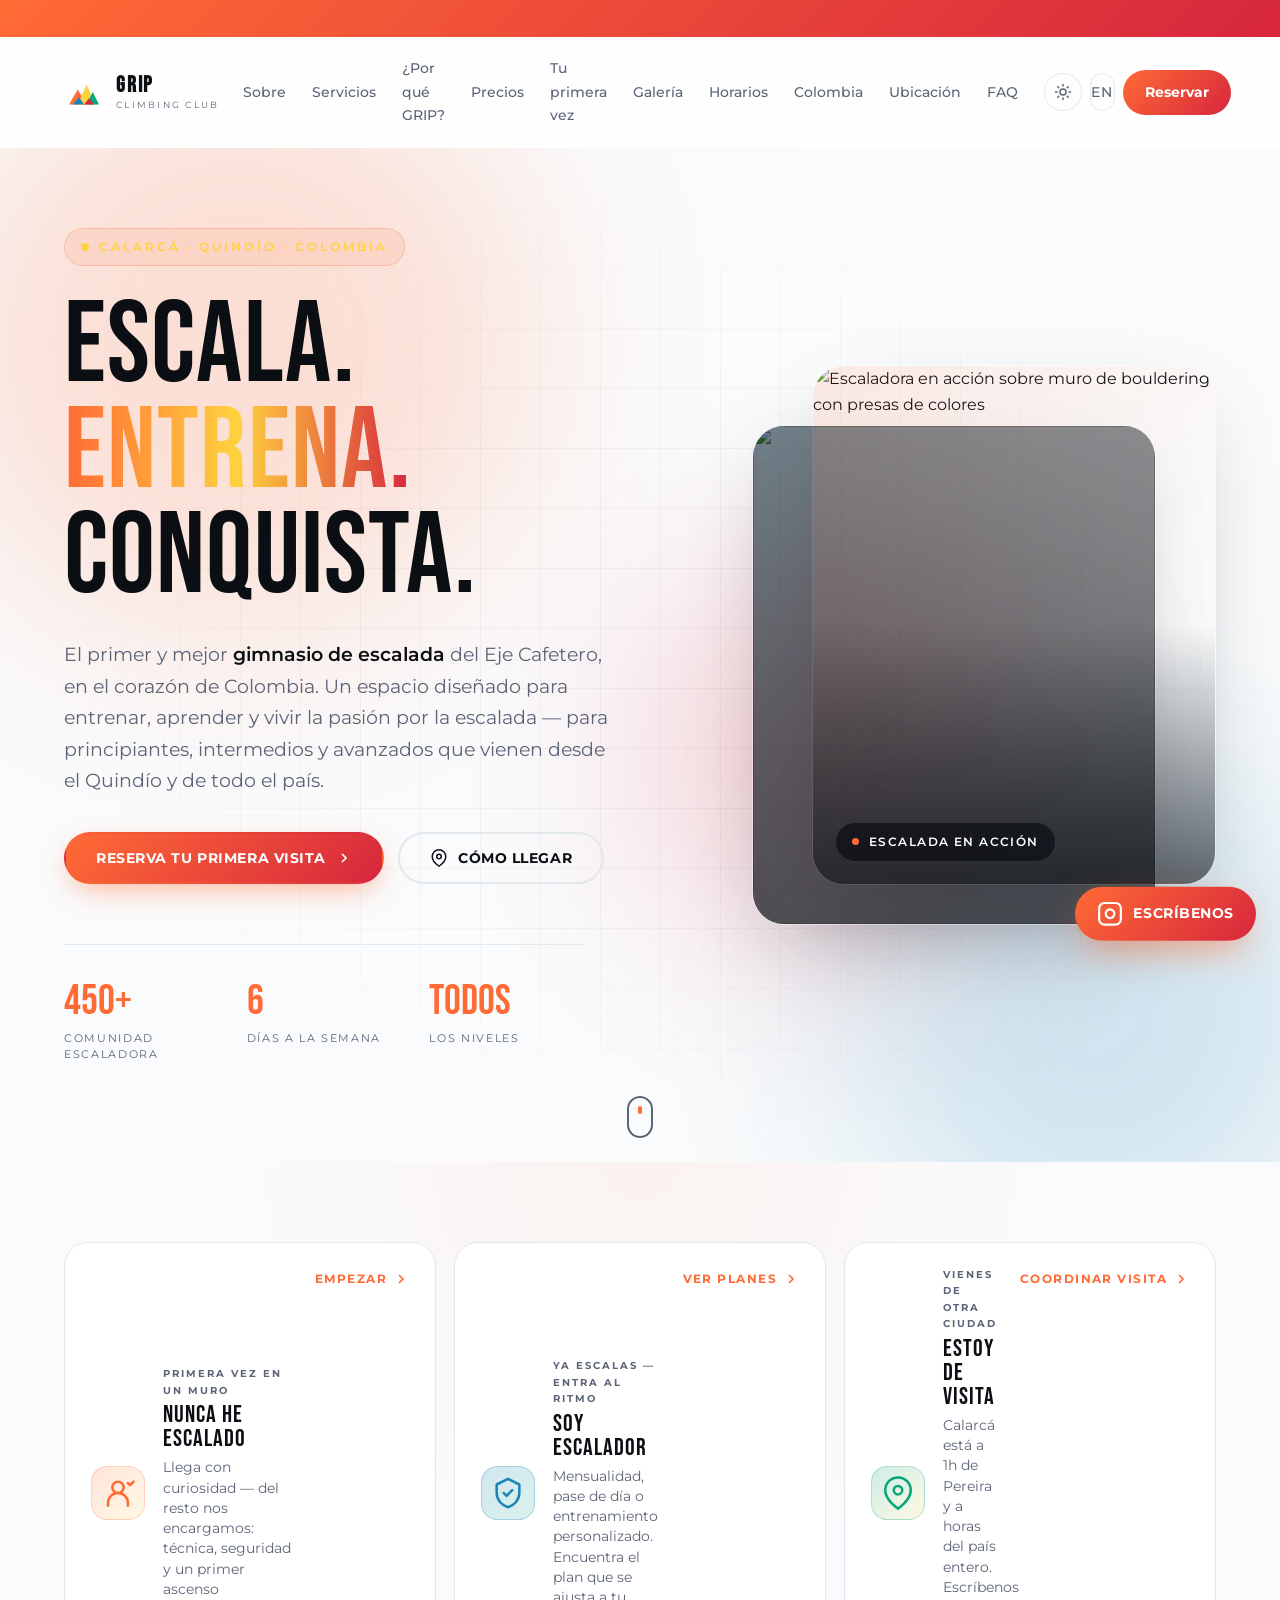
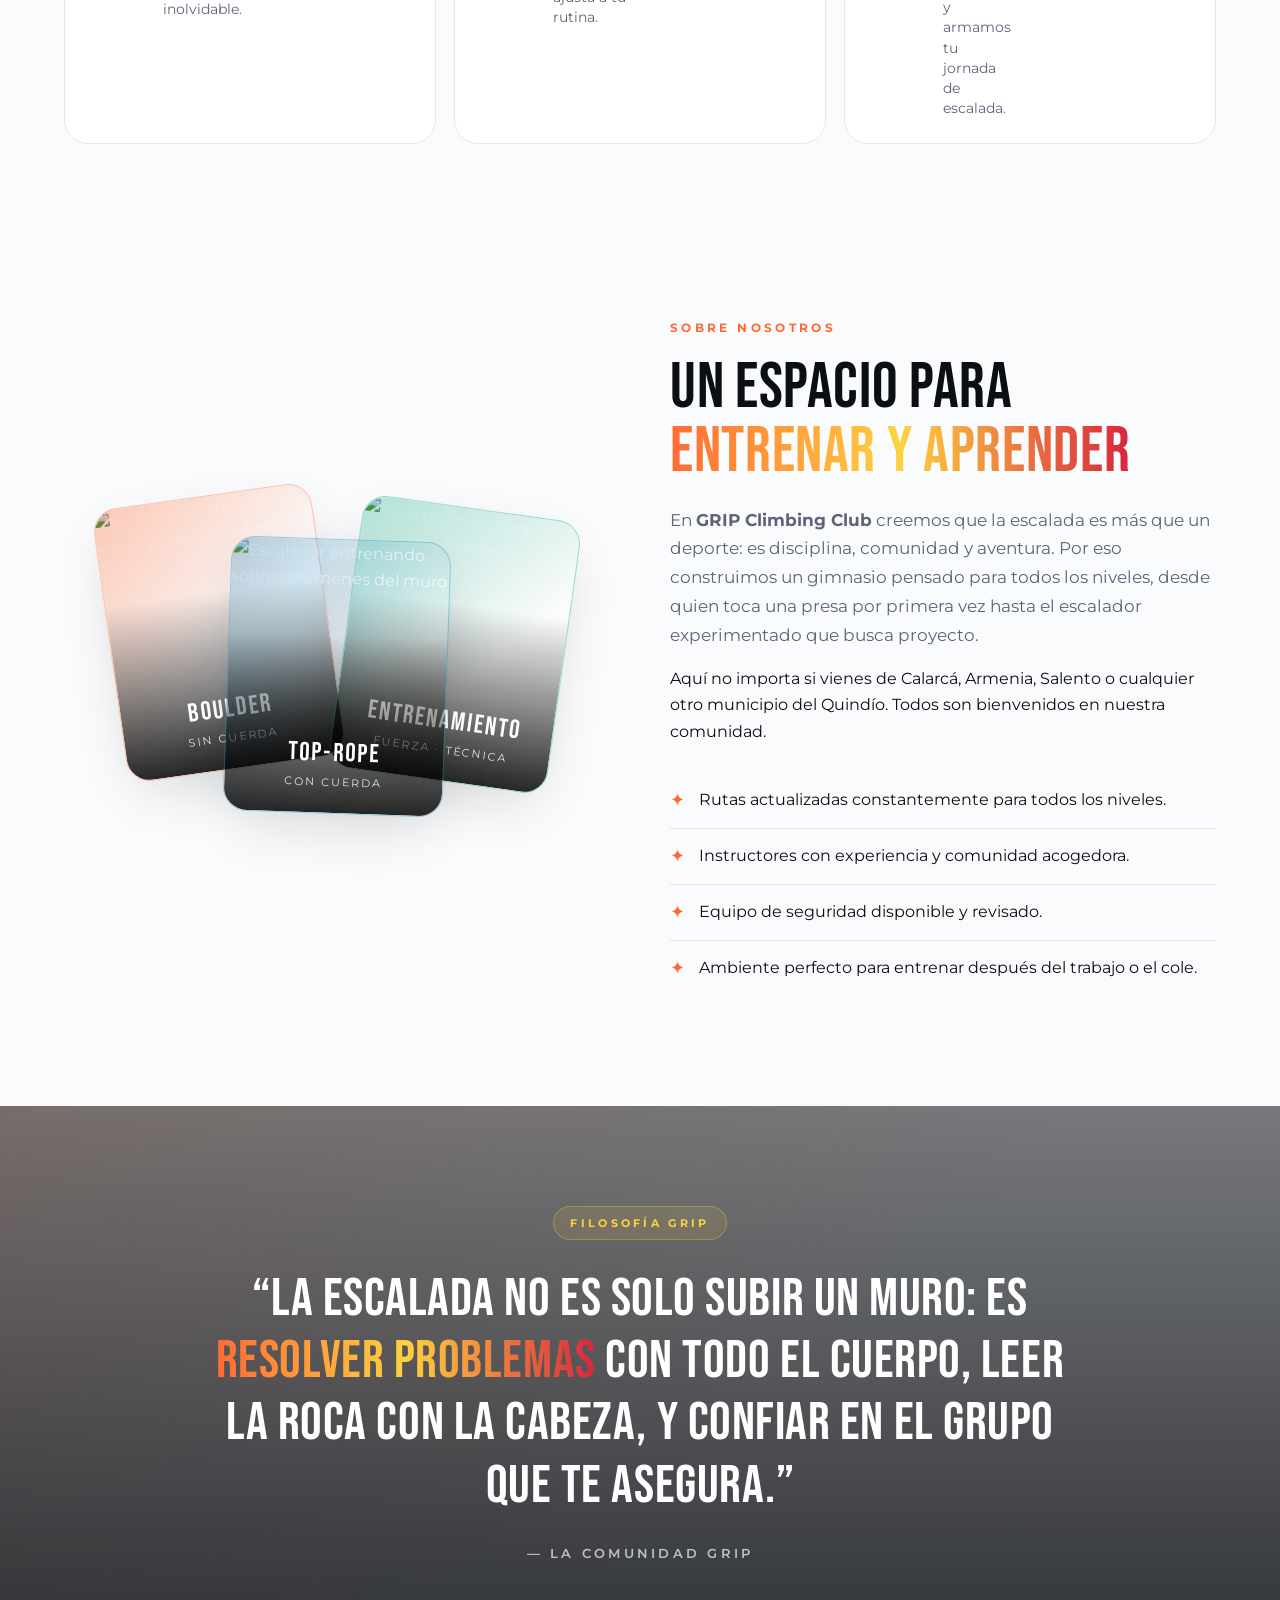
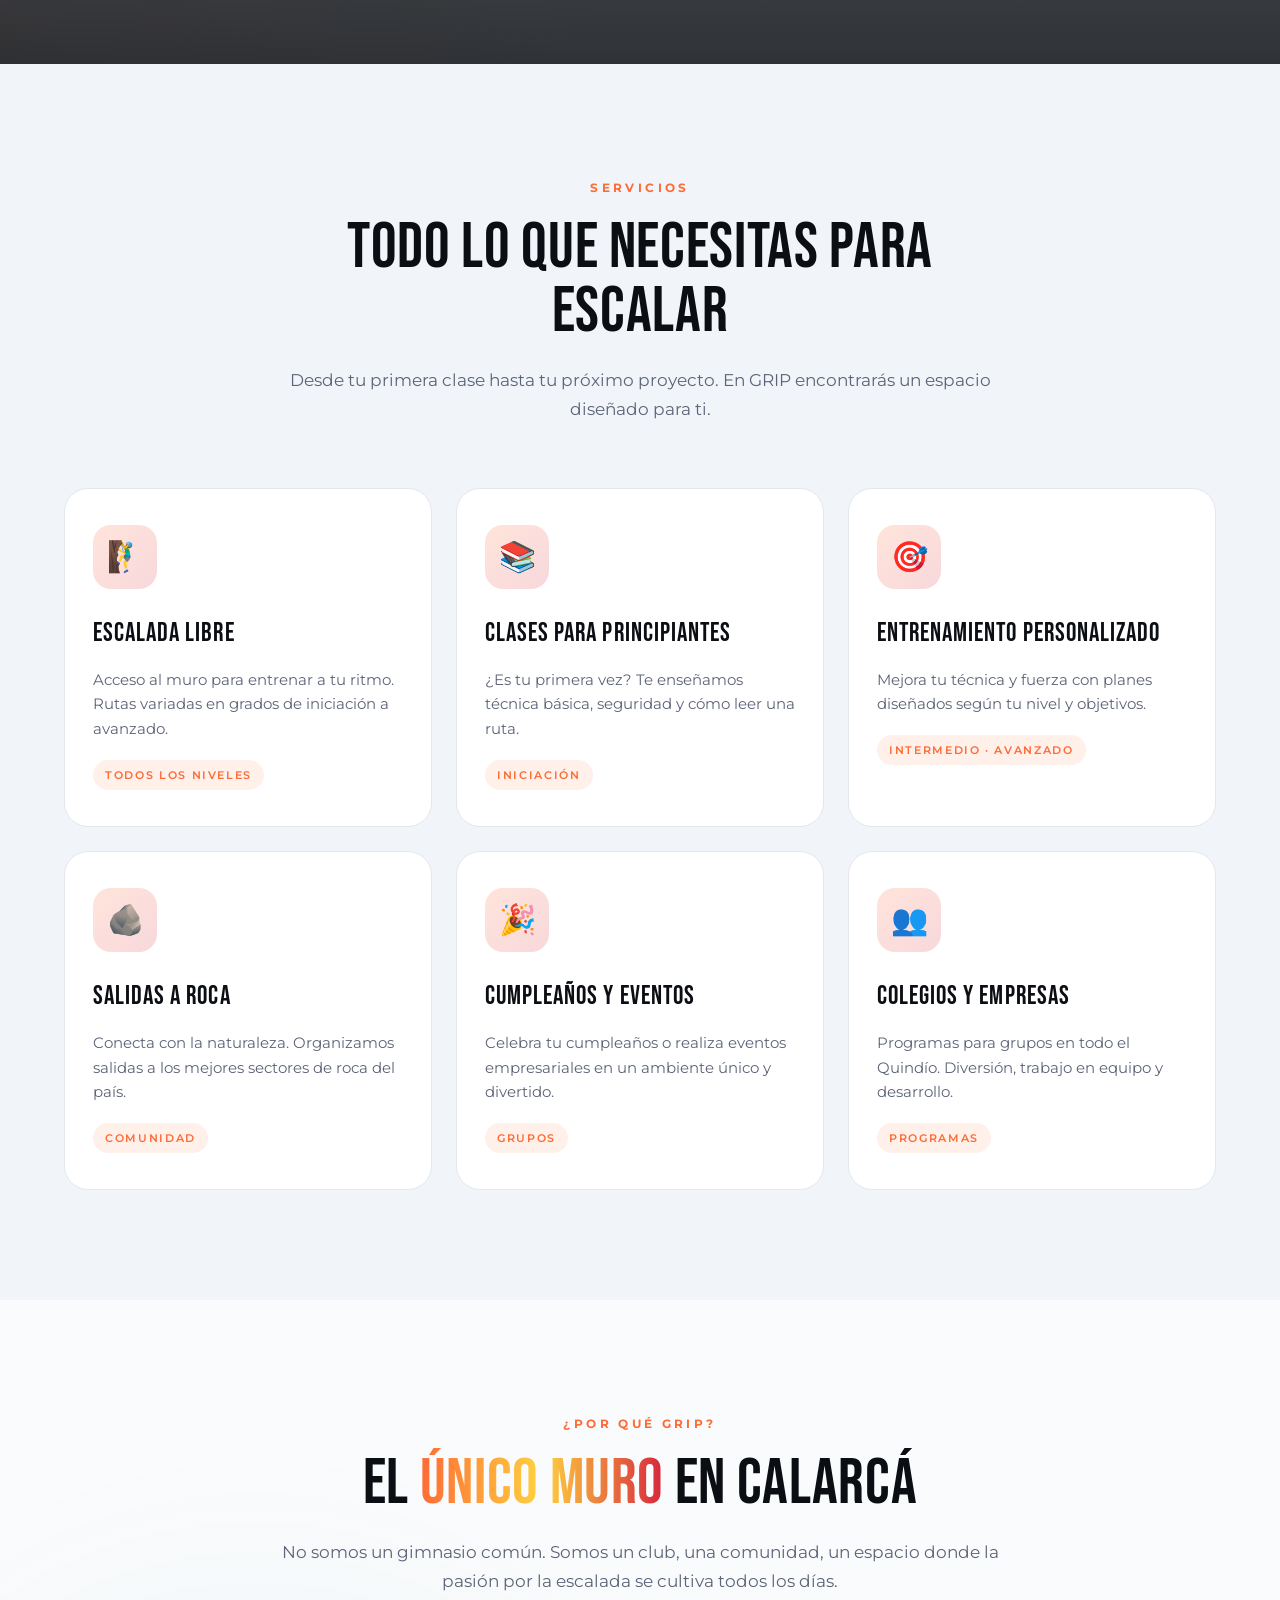
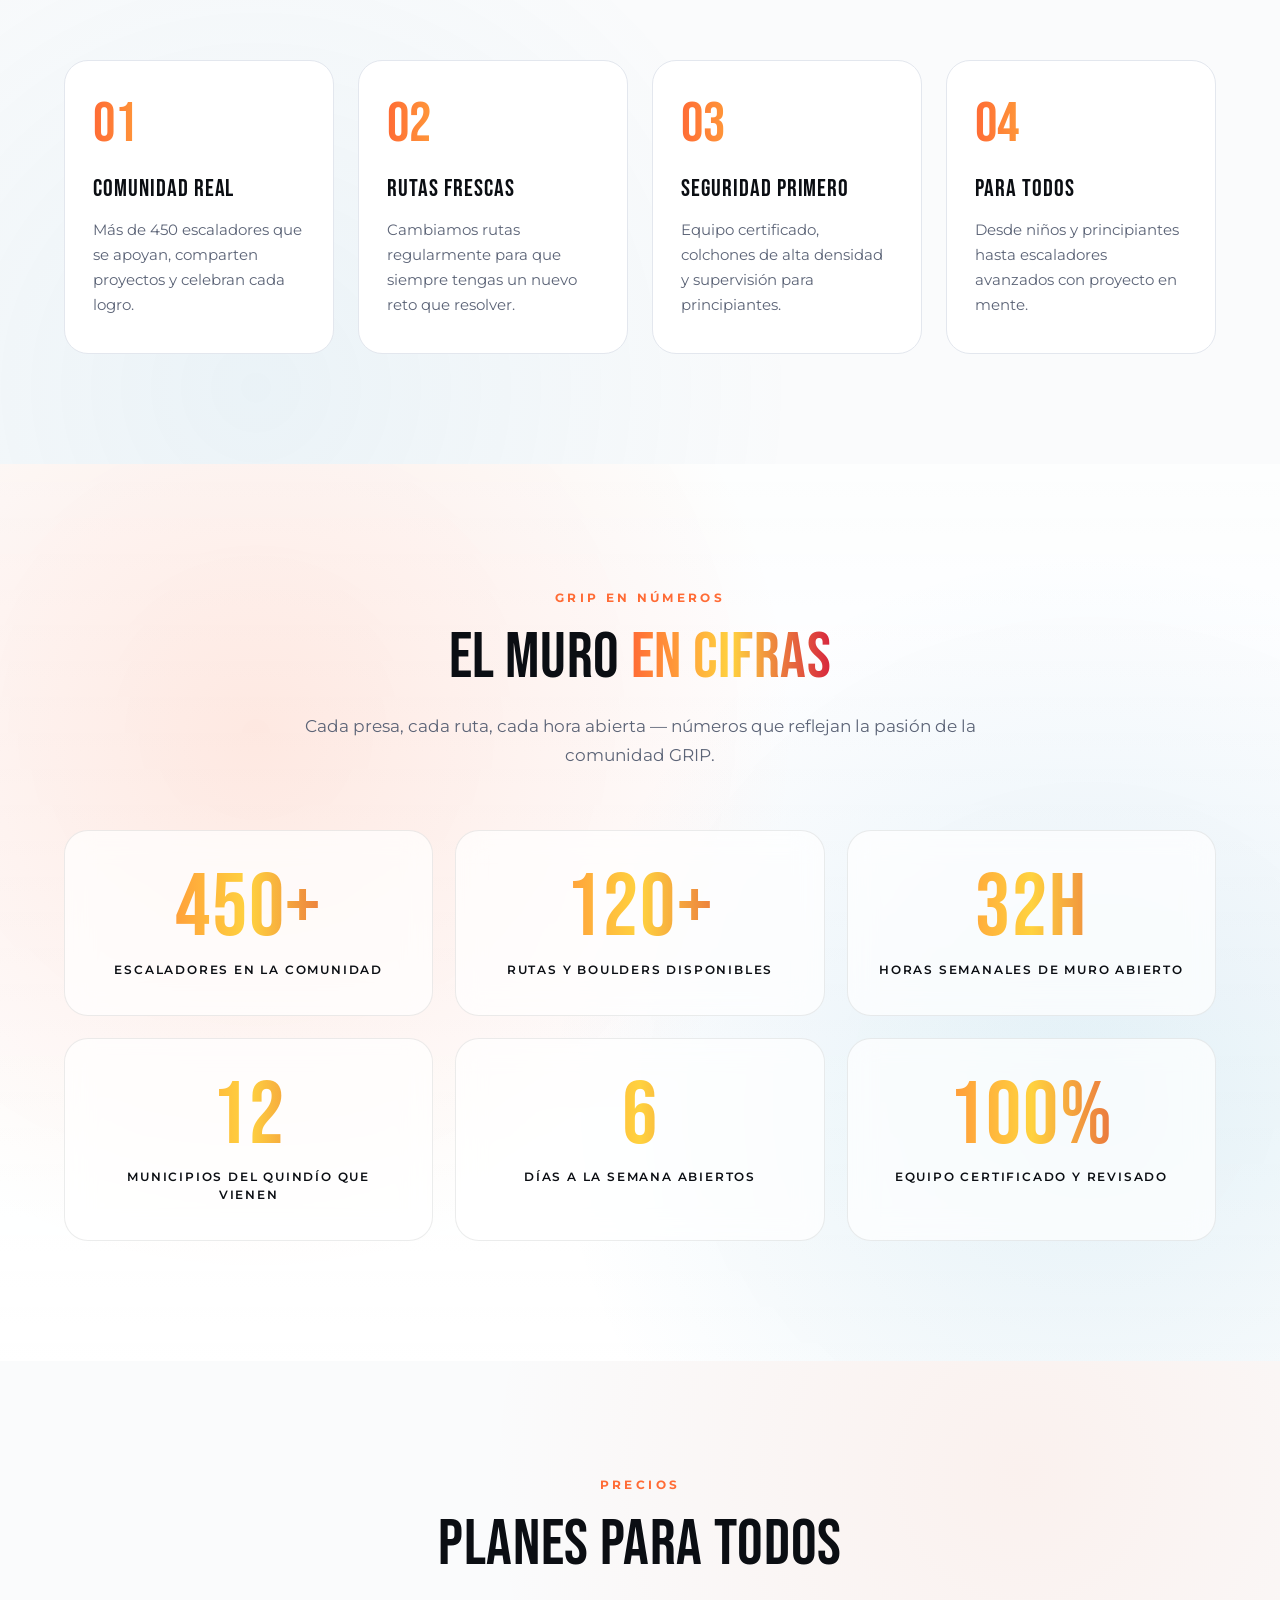
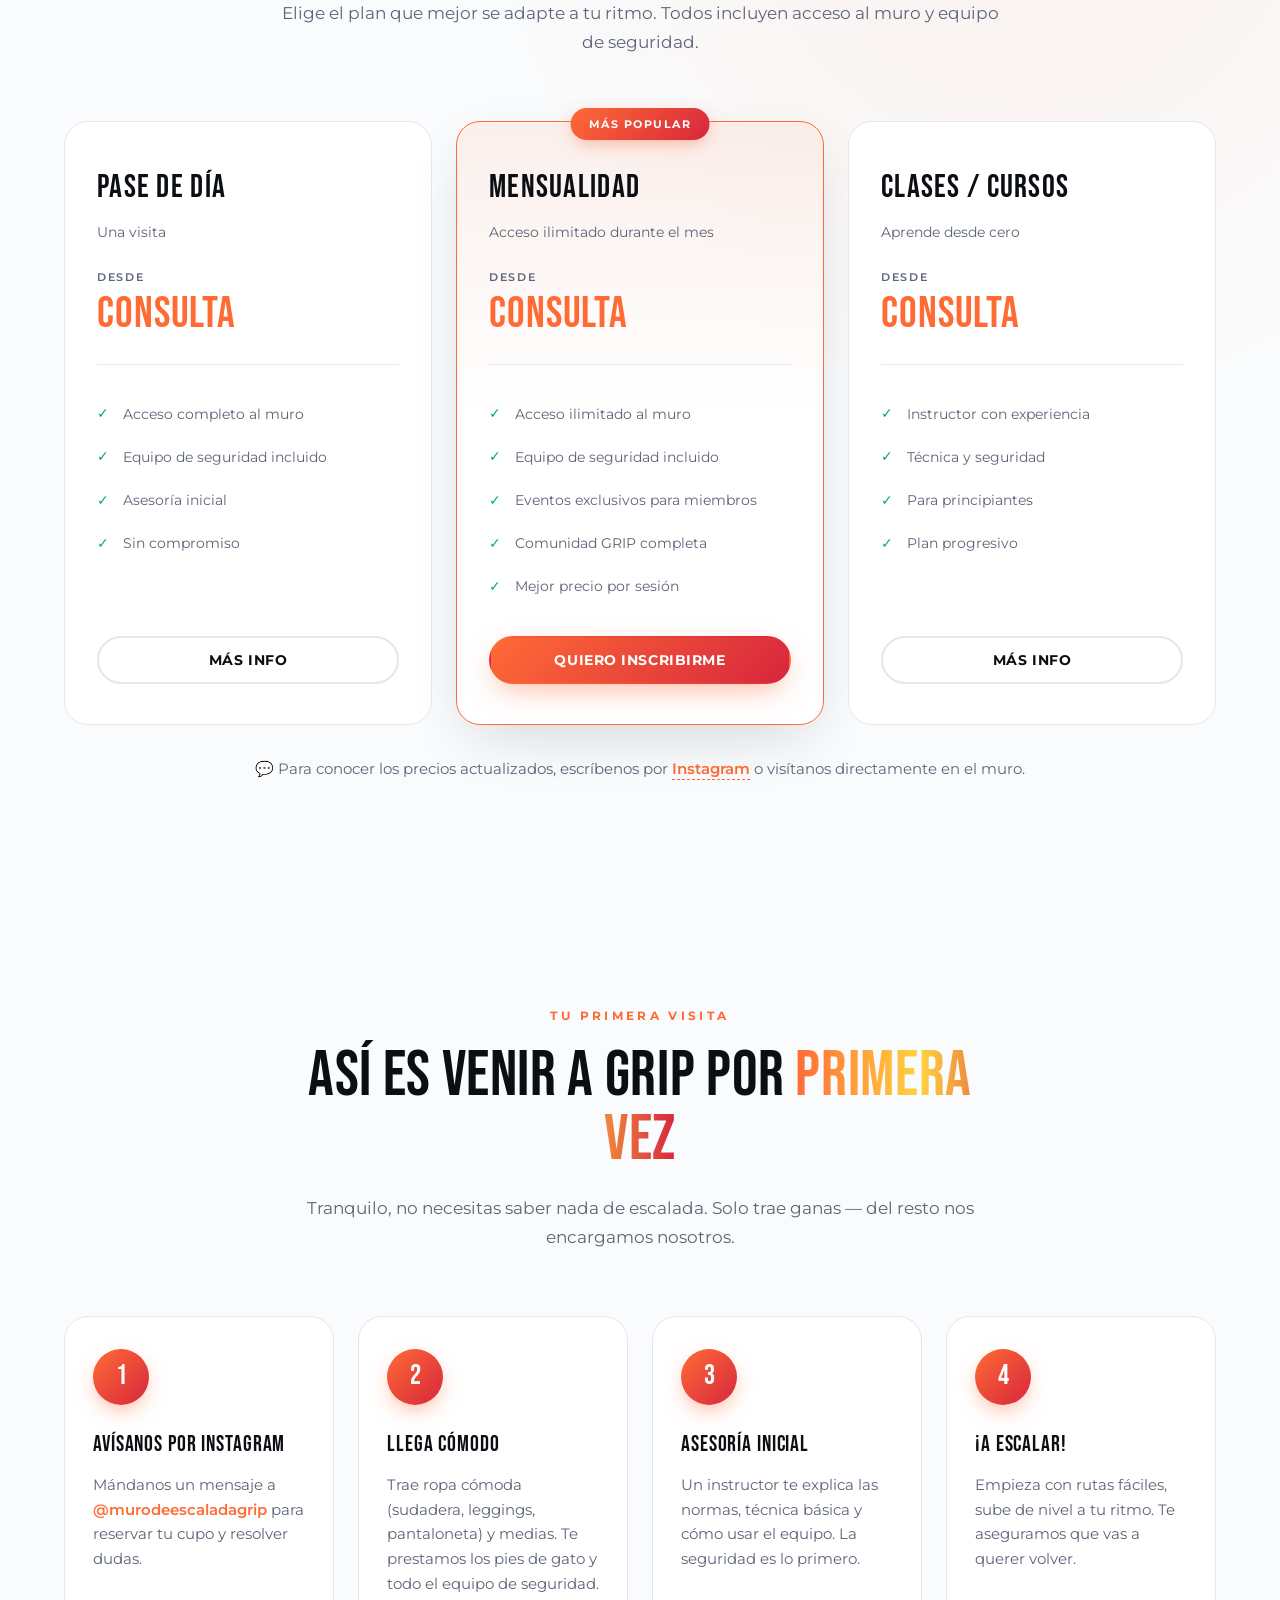
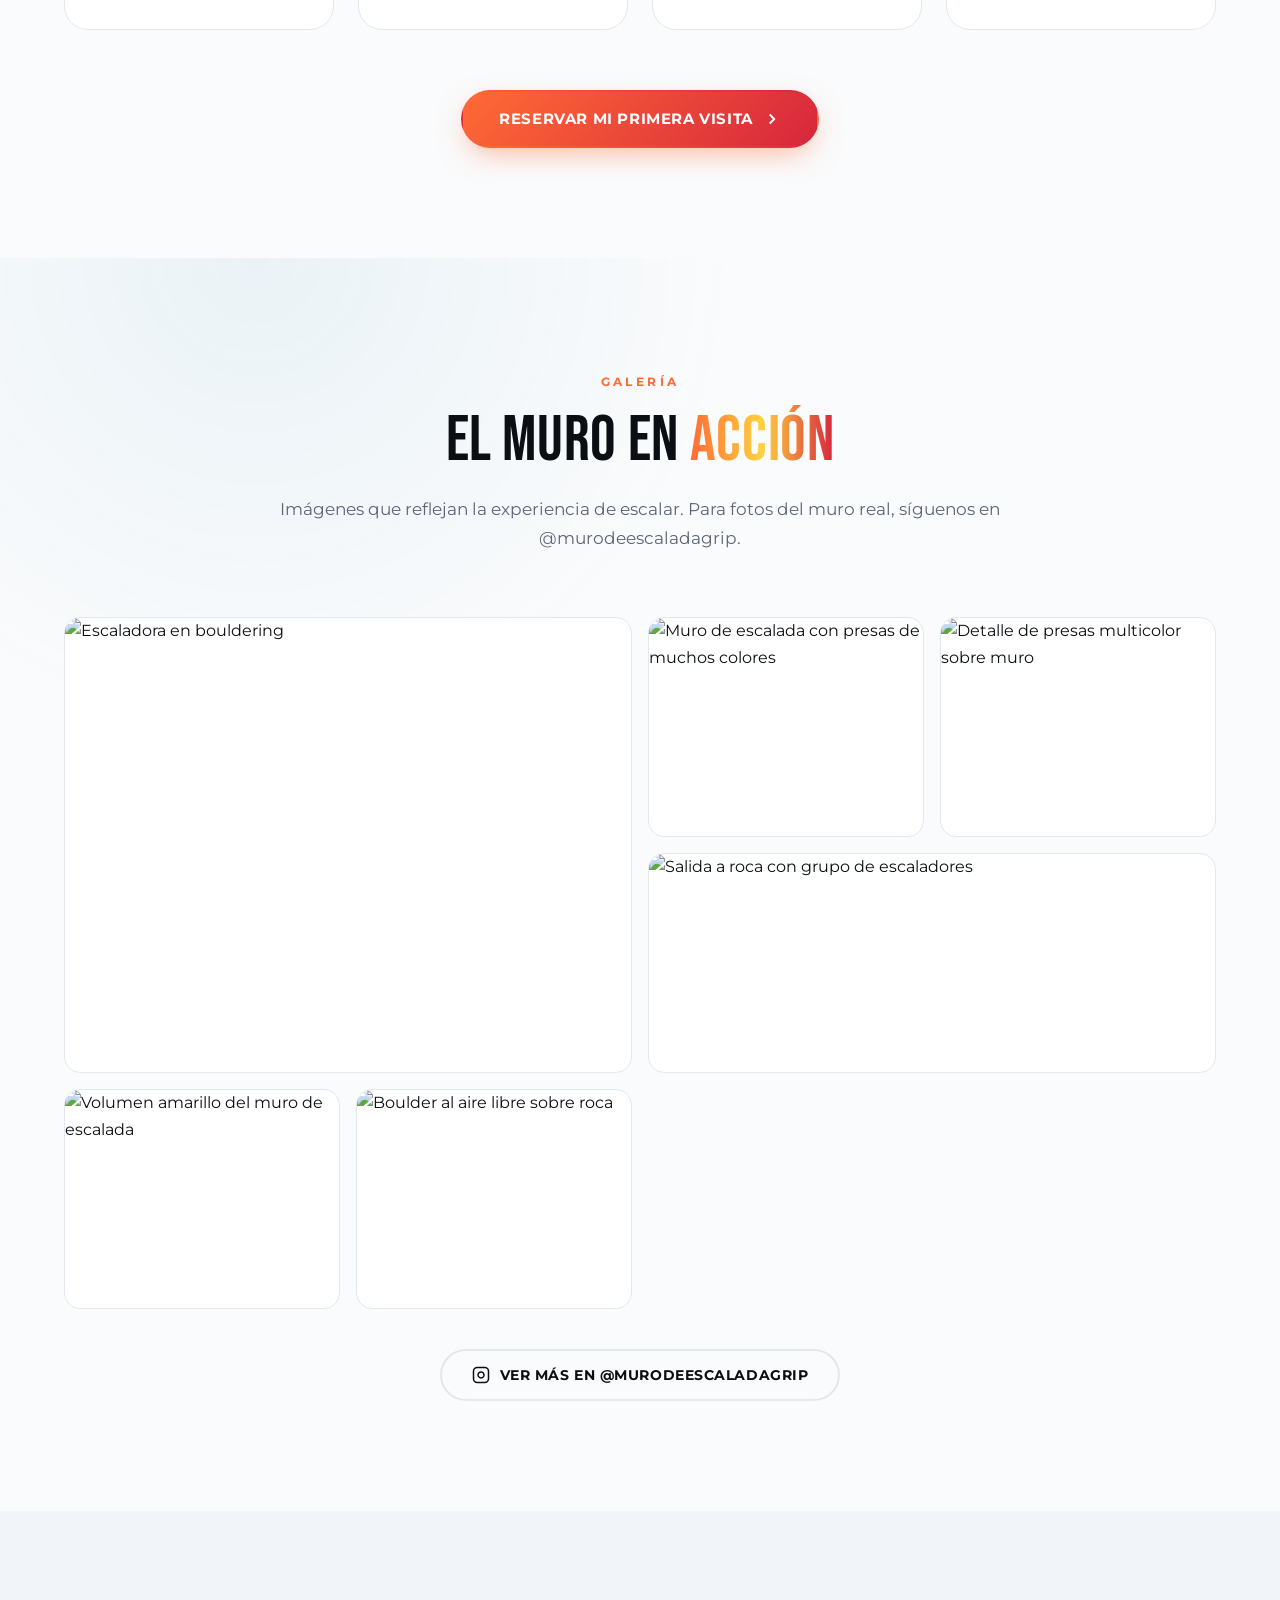
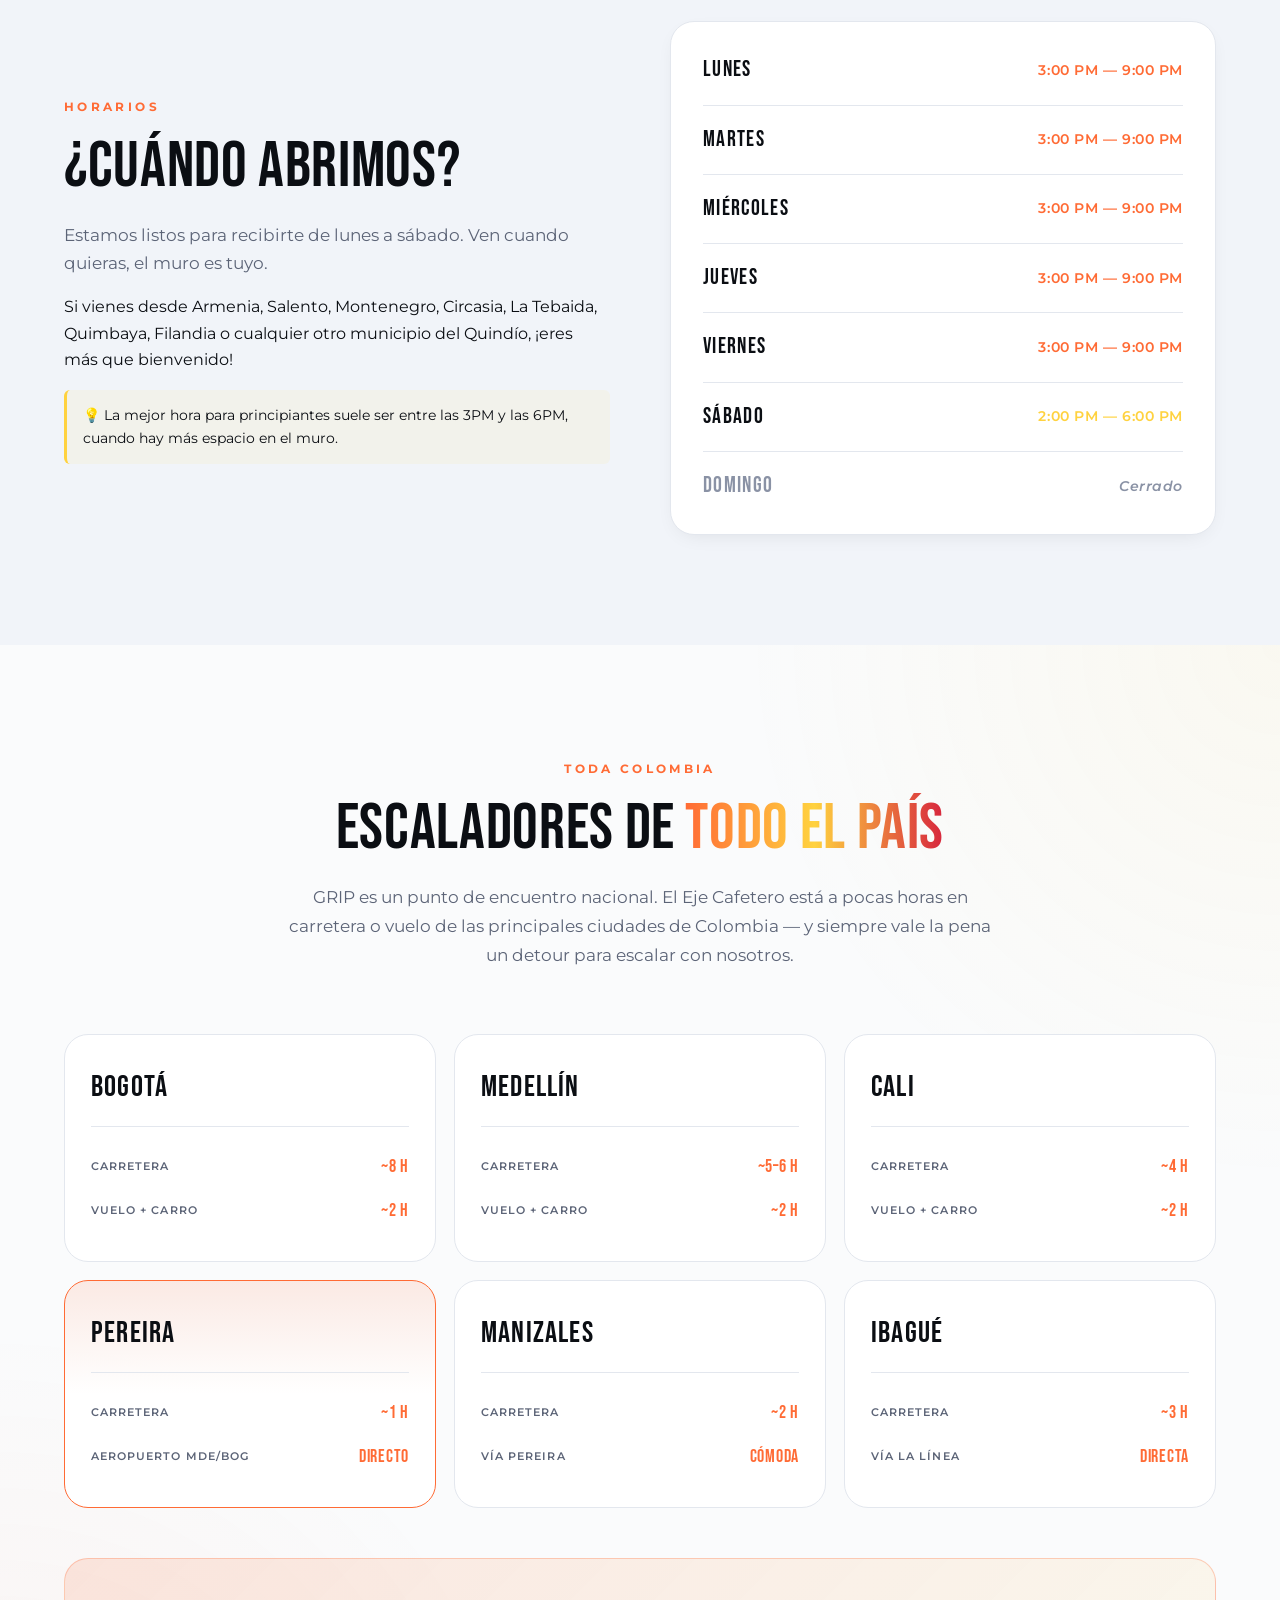
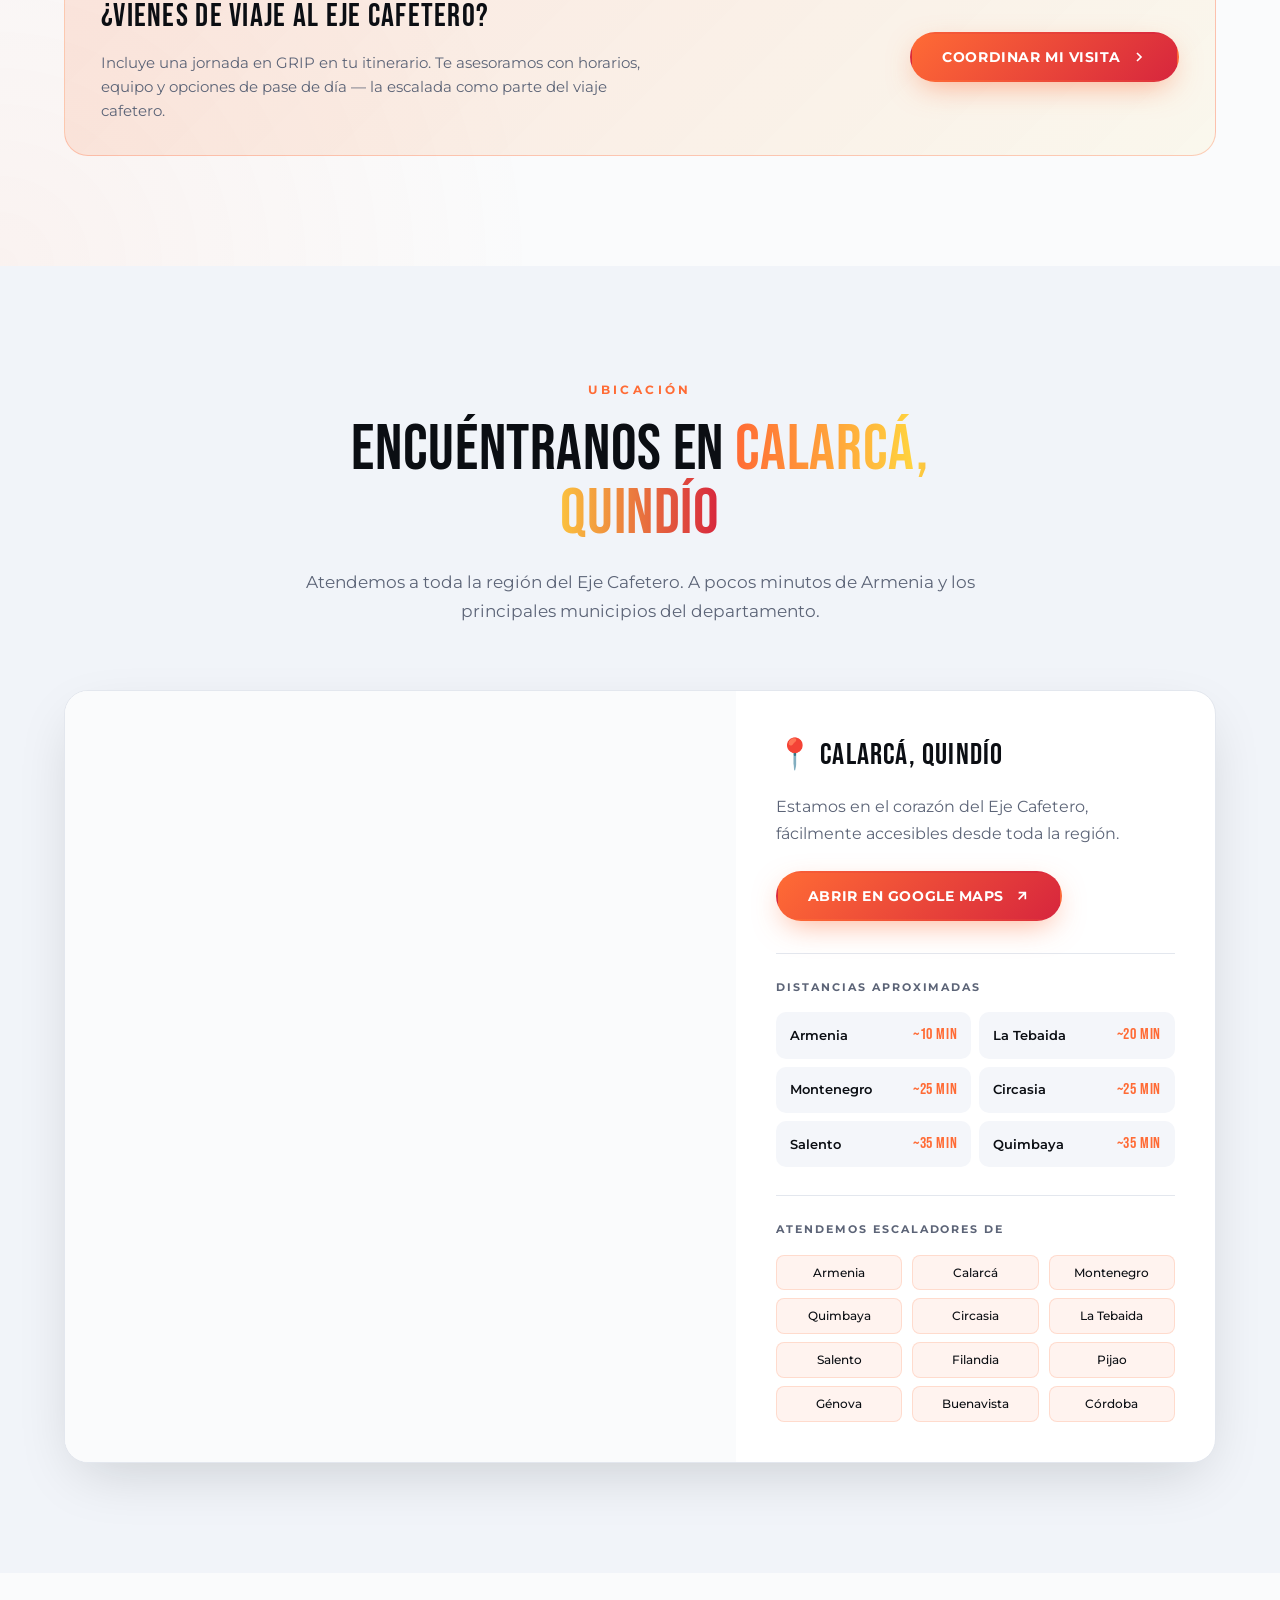
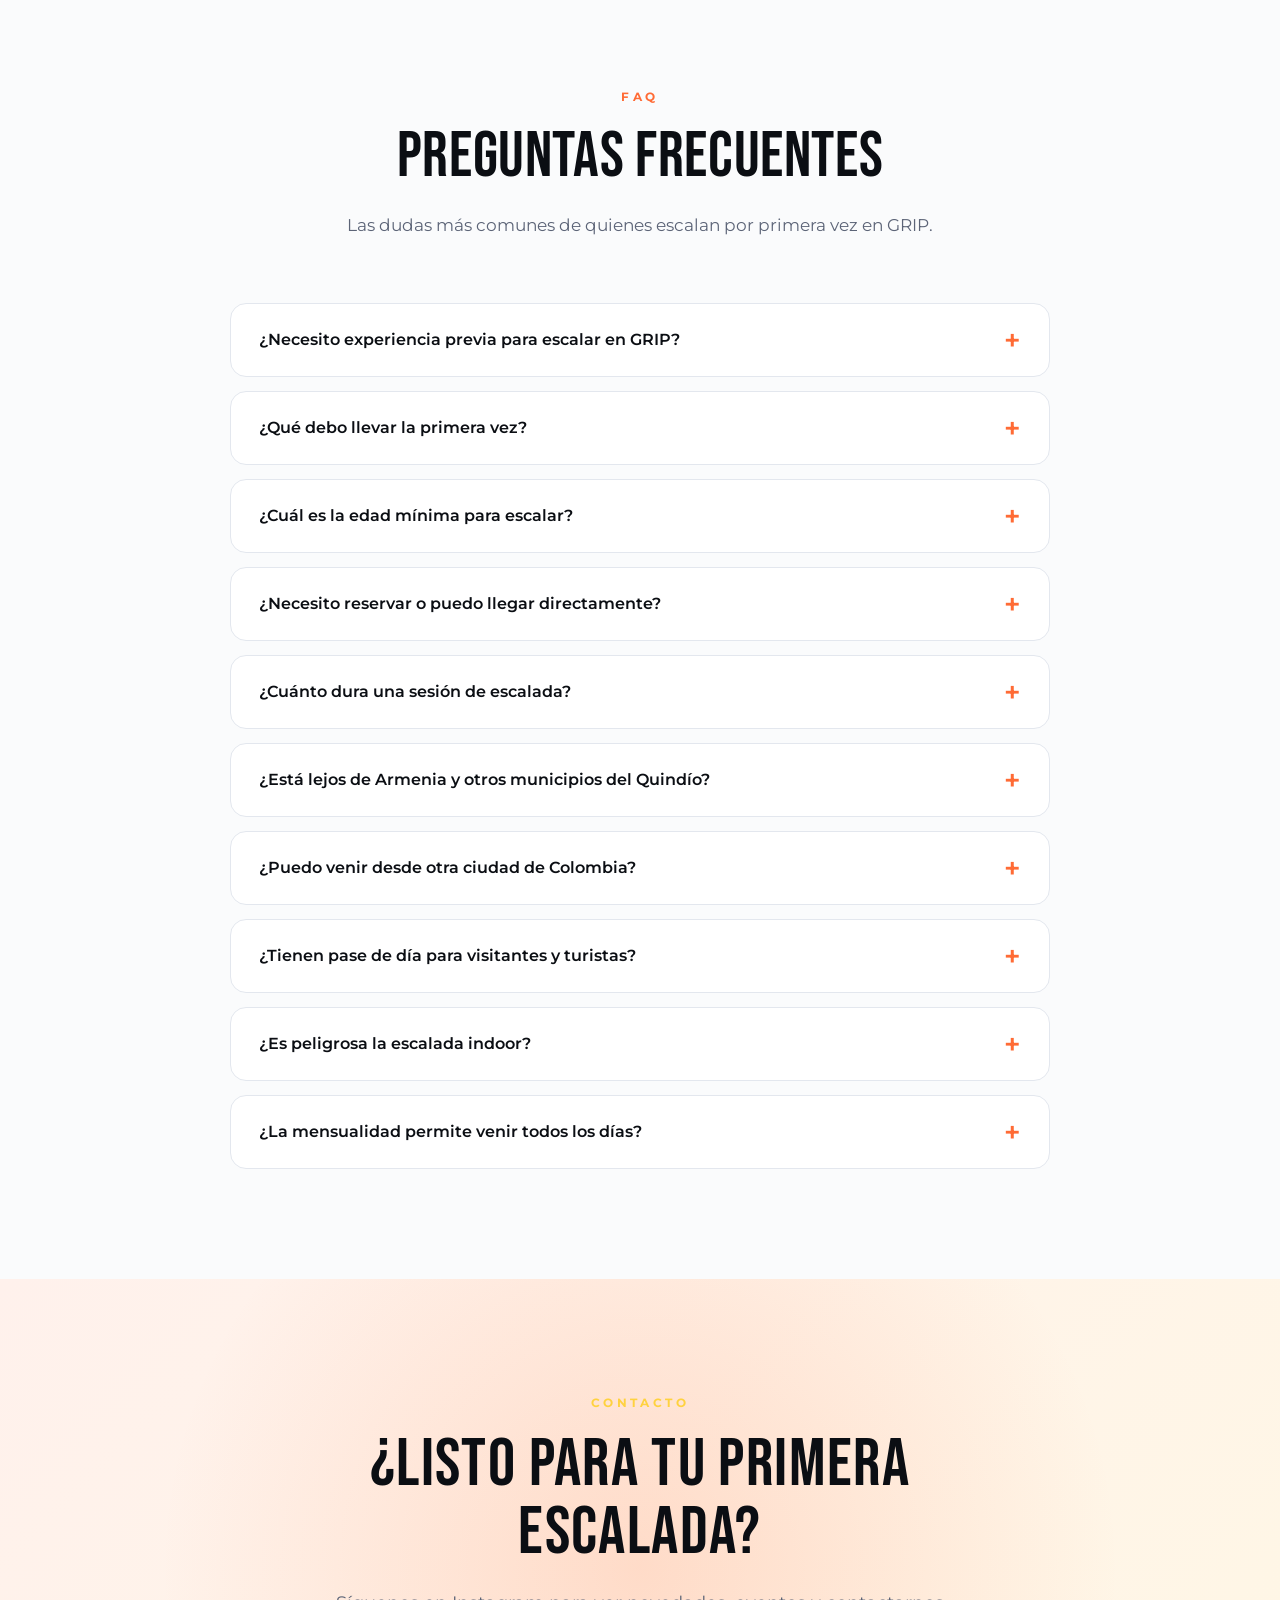
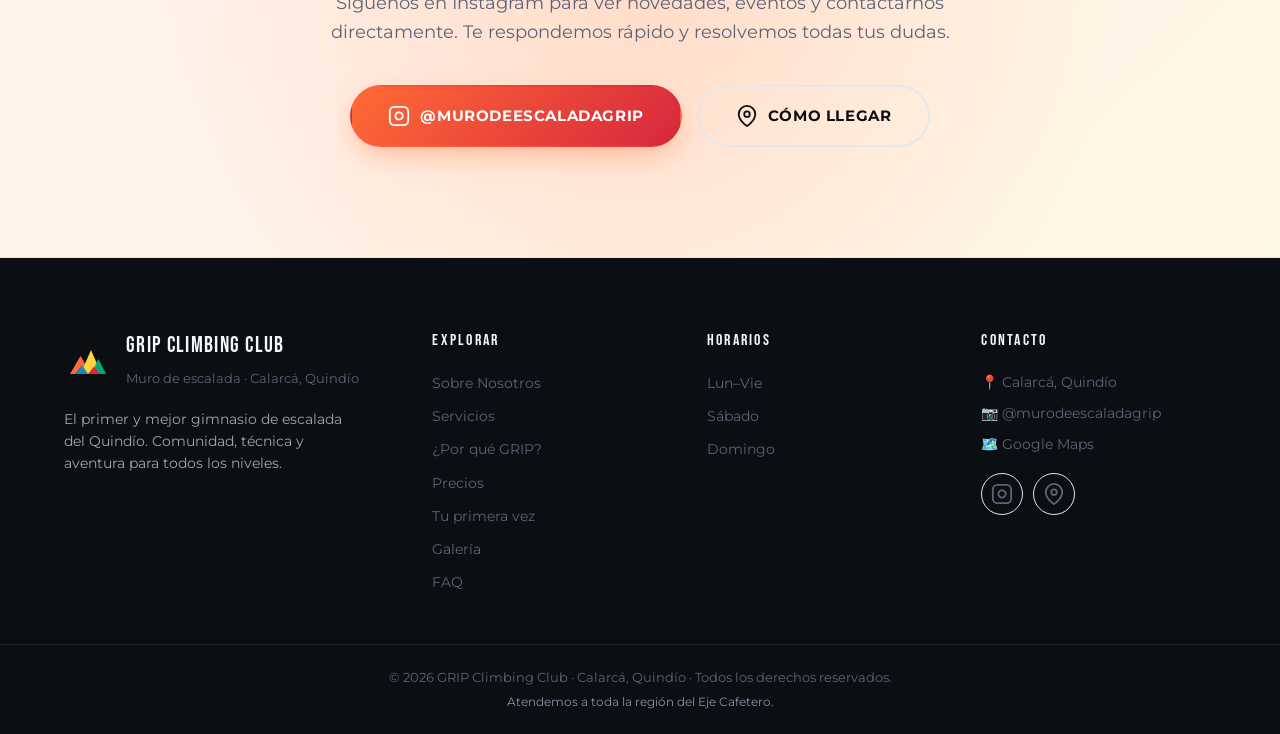
==== commit 2abe43a9: "Expand SEO to Colombia + add path-cards, parallax strips, stats showcase - SEO: meta tags, JSON-LD a" ====
--- a/index.html
+++ b/index.html
@@ -20,12 +20,13 @@
         })();
     </script>
 
-    <title>GRIP Climbing Club | Muro de Escalada en Calarcá, Quindío · Eje Cafetero</title>
-    <meta name="description" content="GRIP Climbing Club: el muro de escalada de Calarcá, Quindío. Gimnasio para entrenar, aprender y vivir la escalada — boulder, top-rope, clases para principiantes y entrenamiento personalizado. Atendemos toda la región: Armenia, Salento, Montenegro, La Tebaida y todo el Eje Cafetero.">
-    <meta name="keywords" content="muro de escalada Calarcá, escalada Quindío, escalada Armenia, gimnasio de escalada Eje Cafetero, climbing gym Colombia, escalada deportiva Quindío, boulder Calarcá, GRIP Climbing Club, clases de escalada Quindío, escalada Salento, rocódromo Armenia, escalada para principiantes Calarcá">
+    <title>GRIP Climbing Club | Muro de Escalada en Colombia · Calarcá, Quindío · Eje Cafetero</title>
+    <meta name="description" content="GRIP Climbing Club — muro de escalada en Calarcá, Quindío, en pleno corazón de Colombia. Boulder, top-rope, clases para principiantes y entrenamiento personalizado. Recibimos escaladores de todo el país: Bogotá, Medellín, Cali, Pereira, Manizales, Armenia, Ibagué y cualquier ciudad de Colombia que viaje al Eje Cafetero.">
+    <meta name="keywords" content="muro de escalada Colombia, escalada Colombia, climbing gym Colombia, rocódromo Colombia, muro de escalada Calarcá, escalada Quindío, escalada Armenia, gimnasio de escalada Eje Cafetero, boulder Colombia, top-rope Colombia, escalada deportiva Colombia, escalada Bogotá, escalada Medellín, escalada Cali, escalada Pereira, escalada Manizales, escalada Ibagué, GRIP Climbing Club, clases de escalada Colombia, escalada Salento, vacaciones de escalada Colombia, escalada para turistas Eje Cafetero, escalada para principiantes Calarcá">
     <meta name="author" content="GRIP Climbing Club">
     <meta name="robots" content="index, follow, max-image-preview:large">
-    <meta name="geo.region" content="CO-QUI">
+    <meta name="geo.region" content="CO">
+    <meta name="geo.region.secondary" content="CO-QUI">
     <meta name="geo.placename" content="Calarcá, Quindío, Colombia">
     <meta name="geo.position" content="4.5239;-75.6447">
     <meta name="ICBM" content="4.5239, -75.6447">
@@ -41,8 +42,8 @@
     <meta property="og:type" content="website">
     <meta property="og:locale" content="es_CO">
     <meta property="og:url" content="https://droko1982.github.io/grip-climbing-club/">
-    <meta property="og:title" content="GRIP Climbing Club | Muro de Escalada en Calarcá, Quindío">
-    <meta property="og:description" content="Gimnasio de escalada en Calarcá. Boulder, top-rope, clases y entrenamiento. Para todo el Quindío y el Eje Cafetero.">
+    <meta property="og:title" content="GRIP Climbing Club | Muro de Escalada en Colombia · Calarcá, Quindío">
+    <meta property="og:description" content="Gimnasio de escalada en Calarcá, Quindío — el muro más completo del Eje Cafetero. Boulder, top-rope, clases y entrenamiento. Recibimos escaladores de todo Colombia.">
     <meta property="og:image" content="https://droko1982.github.io/grip-climbing-club/assets/og-image.svg">
     <meta property="og:image:width" content="1200">
     <meta property="og:image:height" content="630">
@@ -50,8 +51,8 @@
 
     <!-- Twitter -->
     <meta name="twitter:card" content="summary_large_image">
-    <meta name="twitter:title" content="GRIP Climbing Club | Muro de Escalada en Calarcá, Quindío">
-    <meta name="twitter:description" content="Gimnasio de escalada en Calarcá. Para todo el Quindío y el Eje Cafetero.">
+    <meta name="twitter:title" content="GRIP Climbing Club | Muro de Escalada en Colombia · Calarcá, Quindío">
+    <meta name="twitter:description" content="Gimnasio de escalada en Calarcá, Quindío. Recibimos escaladores de todo Colombia — Bogotá, Medellín, Cali, Pereira y más.">
     <meta name="twitter:image" content="https://droko1982.github.io/grip-climbing-club/assets/og-image.svg">
 
     <!-- Icons & Manifest -->
@@ -78,8 +79,8 @@
       "@type": "SportsActivityLocation",
       "@id": "https://droko1982.github.io/grip-climbing-club/#organization",
       "name": "GRIP Climbing Club",
-      "alternateName": ["Muro de Escalada GRIP", "GRIP Calarcá"],
-      "description": "Gimnasio de escalada en Calarcá, Quindío. Boulder, top-rope, clases para principiantes y entrenamiento personalizado para todo el Eje Cafetero.",
+      "alternateName": ["Muro de Escalada GRIP", "GRIP Calarcá", "GRIP Colombia"],
+      "description": "Gimnasio de escalada en Calarcá, Quindío, Colombia. Boulder, top-rope, clases para principiantes y entrenamiento personalizado. Recibimos escaladores de todo el país — desde Bogotá, Medellín, Cali, Pereira, Manizales y cualquier ciudad de Colombia que visite el Eje Cafetero.",
       "url": "https://droko1982.github.io/grip-climbing-club/",
       "image": "https://droko1982.github.io/grip-climbing-club/assets/og-image.svg",
       "logo": "https://droko1982.github.io/grip-climbing-club/assets/logo.svg",
@@ -95,6 +96,7 @@
         "longitude": -75.6447
       },
       "areaServed": [
+        { "@type": "Country", "name": "Colombia" },
         { "@type": "City", "name": "Calarcá" },
         { "@type": "City", "name": "Armenia" },
         { "@type": "City", "name": "Montenegro" },
@@ -107,7 +109,24 @@
         { "@type": "City", "name": "Génova" },
         { "@type": "City", "name": "Buenavista" },
         { "@type": "City", "name": "Córdoba" },
-        { "@type": "AdministrativeArea", "name": "Quindío" }
+        { "@type": "City", "name": "Pereira" },
+        { "@type": "City", "name": "Manizales" },
+        { "@type": "City", "name": "Bogotá" },
+        { "@type": "City", "name": "Medellín" },
+        { "@type": "City", "name": "Cali" },
+        { "@type": "City", "name": "Ibagué" },
+        { "@type": "City", "name": "Bucaramanga" },
+        { "@type": "City", "name": "Cartagena" },
+        { "@type": "City", "name": "Barranquilla" },
+        { "@type": "City", "name": "Santa Marta" },
+        { "@type": "AdministrativeArea", "name": "Quindío" },
+        { "@type": "AdministrativeArea", "name": "Risaralda" },
+        { "@type": "AdministrativeArea", "name": "Caldas" },
+        { "@type": "AdministrativeArea", "name": "Valle del Cauca" },
+        { "@type": "AdministrativeArea", "name": "Tolima" },
+        { "@type": "AdministrativeArea", "name": "Antioquia" },
+        { "@type": "AdministrativeArea", "name": "Cundinamarca" },
+        { "@type": "AdministrativeArea", "name": "Eje Cafetero" }
       ],
       "openingHoursSpecification": [
         {
@@ -192,6 +211,22 @@
         },
         {
           "@type": "Question",
+          "name": "¿Puedo venir desde otra ciudad de Colombia?",
+          "acceptedAnswer": {
+            "@type": "Answer",
+            "text": "Claro que sí. Recibimos escaladores de todo Colombia — Bogotá, Medellín, Cali, Pereira, Manizales, Ibagué y cualquier otra ciudad. Calarcá está a 4-5 horas por carretera desde Bogotá, 5-6 horas desde Medellín, 4 horas desde Cali, y a solo 1 hora del Aeropuerto Internacional de Pereira. Si planeas un viaje al Eje Cafetero, incluir una jornada en GRIP es una experiencia inolvidable."
+          }
+        },
+        {
+          "@type": "Question",
+          "name": "¿Tienen pase de día para visitantes y turistas?",
+          "acceptedAnswer": {
+            "@type": "Answer",
+            "text": "Sí. El pase de día es perfecto para quien viaja al Quindío y quiere escalar sin compromiso a largo plazo. Incluye acceso completo al muro, equipo de seguridad y asesoría inicial — ideal para escaladores en viaje o turistas que quieran probar la escalada en pleno corazón cafetero."
+          }
+        },
+        {
+          "@type": "Question",
           "name": "¿Es peligrosa la escalada indoor?",
           "acceptedAnswer": {
             "@type": "Answer",
@@ -217,16 +252,18 @@
 <!-- ===== TOP TICKER ===== -->
 <div class="ticker" aria-hidden="true">
     <div class="ticker__track">
-        <span>🧗 Calarcá, Quindío</span><span>·</span>
+        <span>🧗 Calarcá · Quindío · Colombia</span><span>·</span>
+        <span>🚀 Reserva tu primera visita</span><span>·</span>
         <span>📅 Lun–Vie 3PM–9PM · Sáb 2PM–6PM</span><span>·</span>
-        <span>🏔️ Para todos los niveles</span><span>·</span>
+        <span>🏔️ Boulder · Top-Rope · Entrenamiento</span><span>·</span>
         <span>📷 @murodeescaladagrip</span><span>·</span>
-        <span>🌎 Atendemos todo el Eje Cafetero</span><span>·</span>
-        <span>🧗 Calarcá, Quindío</span><span>·</span>
+        <span>🌎 Recibimos escaladores de todo Colombia</span><span>·</span>
+        <span>🧗 Calarcá · Quindío · Colombia</span><span>·</span>
+        <span>🚀 Reserva tu primera visita</span><span>·</span>
         <span>📅 Lun–Vie 3PM–9PM · Sáb 2PM–6PM</span><span>·</span>
-        <span>🏔️ Para todos los niveles</span><span>·</span>
+        <span>🏔️ Boulder · Top-Rope · Entrenamiento</span><span>·</span>
         <span>📷 @murodeescaladagrip</span><span>·</span>
-        <span>🌎 Atendemos todo el Eje Cafetero</span><span>·</span>
+        <span>🌎 Recibimos escaladores de todo Colombia</span><span>·</span>
     </div>
 </div>
 
@@ -261,6 +298,7 @@
             <a href="#primera-vez">Tu primera vez</a>
             <a href="#galeria">Galería</a>
             <a href="#horarios">Horarios</a>
+            <a href="#colombia">Colombia</a>
             <a href="#ubicacion">Ubicación</a>
             <a href="#faq">FAQ</a>
             <div class="nav__tools">
@@ -290,14 +328,14 @@
         <div class="hero__content">
             <span class="hero__eyebrow">
                 <span class="dot"></span>
-                Calarcá · Quindío · Eje Cafetero
+                Calarcá · Quindío · Colombia
             </span>
             <h1 class="hero__title" id="hero-title">
                 Escala. <span class="text-gradient">Entrena.</span><br>
                 Conquista.
             </h1>
             <p class="hero__subtitle">
-                El primer y mejor <strong>gimnasio de escalada</strong> de Calarcá. Un espacio diseñado para entrenar, aprender y vivir la pasión por la escalada — para principiantes, intermedios y avanzados de todo el Quindío.
+                El primer y mejor <strong>gimnasio de escalada</strong> del Eje Cafetero, en el corazón de Colombia. Un espacio diseñado para entrenar, aprender y vivir la pasión por la escalada — para principiantes, intermedios y avanzados que vienen desde el Quindío y de todo el país.
             </p>
             <div class="hero__cta">
                 <a href="#primera-vez" class="btn btn--primary">
@@ -356,6 +394,68 @@
     <a href="#sobre" class="hero__scroll" aria-label="Desplázate hacia abajo">
         <span></span>
     </a>
+</section>
+
+<!-- ===== PATH CARDS (Primera vez / Soy escalador) ===== -->
+<section class="section section--paths" id="caminos" aria-label="¿Eres nuevo o ya escalas?">
+    <div class="container">
+        <div class="paths">
+            <a href="#primera-vez" class="path path--new">
+                <div class="path__icon" aria-hidden="true">
+                    <svg viewBox="0 0 24 24" width="34" height="34" fill="none" stroke="currentColor" stroke-width="1.8" stroke-linecap="round" stroke-linejoin="round">
+                        <circle cx="12" cy="8" r="4"/>
+                        <path d="M5 21v-2a7 7 0 0 1 14 0v2"/>
+                        <path d="M19 5l1.5 1.5L23 4"/>
+                    </svg>
+                </div>
+                <div class="path__body">
+                    <span class="path__eyebrow">Primera vez en un muro</span>
+                    <h3>Nunca he escalado</h3>
+                    <p>Llega con curiosidad — del resto nos encargamos: técnica, seguridad y un primer ascenso inolvidable.</p>
+                </div>
+                <span class="path__cta" aria-hidden="true">
+                    Empezar
+                    <svg width="16" height="16" viewBox="0 0 24 24" fill="none" stroke="currentColor" stroke-width="2.5"><polyline points="9 18 15 12 9 6"/></svg>
+                </span>
+            </a>
+
+            <a href="#precios" class="path path--member">
+                <div class="path__icon" aria-hidden="true">
+                    <svg viewBox="0 0 24 24" width="34" height="34" fill="none" stroke="currentColor" stroke-width="1.8" stroke-linecap="round" stroke-linejoin="round">
+                        <path d="M12 2 L4 6 v6 c0 5 4 9 8 10 4-1 8-5 8-10 V6 Z"/>
+                        <path d="M9 12 l2 2 4-4"/>
+                    </svg>
+                </div>
+                <div class="path__body">
+                    <span class="path__eyebrow">Ya escalas — entra al ritmo</span>
+                    <h3>Soy escalador</h3>
+                    <p>Mensualidad, pase de día o entrenamiento personalizado. Encuentra el plan que se ajusta a tu rutina.</p>
+                </div>
+                <span class="path__cta" aria-hidden="true">
+                    Ver planes
+                    <svg width="16" height="16" viewBox="0 0 24 24" fill="none" stroke="currentColor" stroke-width="2.5"><polyline points="9 18 15 12 9 6"/></svg>
+                </span>
+            </a>
+
+            <a href="https://www.instagram.com/murodeescaladagrip" target="_blank" rel="noopener" class="path path--visit">
+                <div class="path__icon" aria-hidden="true">
+                    <svg viewBox="0 0 24 24" width="34" height="34" fill="none" stroke="currentColor" stroke-width="1.8" stroke-linecap="round" stroke-linejoin="round">
+                        <path d="M21 10c0 7-9 13-9 13s-9-6-9-13a9 9 0 0 1 18 0z"/>
+                        <circle cx="12" cy="10" r="3"/>
+                    </svg>
+                </div>
+                <div class="path__body">
+                    <span class="path__eyebrow">Vienes de otra ciudad</span>
+                    <h3>Estoy de visita</h3>
+                    <p>Calarcá está a 1h de Pereira y a horas del país entero. Escríbenos y armamos tu jornada de escalada.</p>
+                </div>
+                <span class="path__cta" aria-hidden="true">
+                    Coordinar visita
+                    <svg width="16" height="16" viewBox="0 0 24 24" fill="none" stroke="currentColor" stroke-width="2.5"><polyline points="9 18 15 12 9 6"/></svg>
+                </span>
+            </a>
+        </div>
+    </div>
 </section>
 
 <!-- ===== ABOUT ===== -->
@@ -416,6 +516,29 @@
     </div>
 </section>
 
+<!-- ===== PARALLAX STRIP ===== -->
+<section class="parallax-strip" aria-label="La escalada como filosofía">
+    <div class="parallax-strip__bg" aria-hidden="true">
+        <img src="https://images.unsplash.com/photo-1522163182402-834f871fd851?w=2000&q=80&auto=format&fit=crop"
+             srcset="https://images.unsplash.com/photo-1522163182402-834f871fd851?w=900&q=70&auto=format&fit=crop 900w,
+                     https://images.unsplash.com/photo-1522163182402-834f871fd851?w=1400&q=75&auto=format&fit=crop 1400w,
+                     https://images.unsplash.com/photo-1522163182402-834f871fd851?w=2000&q=80&auto=format&fit=crop 2000w"
+             sizes="100vw"
+             alt=""
+             loading="lazy"
+             decoding="async"
+             width="2000" height="1200">
+    </div>
+    <div class="parallax-strip__overlay" aria-hidden="true"></div>
+    <div class="container parallax-strip__content">
+        <span class="parallax-strip__eyebrow">Filosofía GRIP</span>
+        <blockquote class="parallax-strip__quote">
+            “La escalada no es solo subir un muro: es <span class="text-gradient">resolver problemas</span> con todo el cuerpo, leer la roca con la cabeza, y confiar en el grupo que te asegura.”
+        </blockquote>
+        <p class="parallax-strip__attr">— La comunidad GRIP</p>
+    </div>
+</section>
+
 <!-- ===== SERVICES ===== -->
 <section class="section section--dark" id="servicios" aria-labelledby="servicios-title">
     <div class="container">
@@ -496,6 +619,57 @@
                 <h3>Para todos</h3>
                 <p>Desde niños y principiantes hasta escaladores avanzados con proyecto en mente.</p>
             </article>
+        </div>
+    </div>
+</section>
+
+<!-- ===== STATS SHOWCASE ===== -->
+<section class="stats-showcase" aria-labelledby="stats-title">
+    <div class="stats-showcase__bg" aria-hidden="true">
+        <img src="https://images.unsplash.com/photo-1564769662533-4f00a87b4056?w=2000&q=75&auto=format&fit=crop"
+             srcset="https://images.unsplash.com/photo-1564769662533-4f00a87b4056?w=900&q=65&auto=format&fit=crop 900w,
+                     https://images.unsplash.com/photo-1564769662533-4f00a87b4056?w=1400&q=70&auto=format&fit=crop 1400w,
+                     https://images.unsplash.com/photo-1564769662533-4f00a87b4056?w=2000&q=75&auto=format&fit=crop 2000w"
+             sizes="100vw"
+             alt=""
+             loading="lazy"
+             decoding="async"
+             width="2000" height="1200">
+    </div>
+    <div class="stats-showcase__overlay" aria-hidden="true"></div>
+    <div class="container stats-showcase__inner">
+        <div class="stats-showcase__head">
+            <span class="section__eyebrow">GRIP en números</span>
+            <h2 class="section__title" id="stats-title">
+                El muro <span class="text-gradient">en cifras</span>
+            </h2>
+            <p class="section__lead">Cada presa, cada ruta, cada hora abierta — números que reflejan la pasión de la comunidad GRIP.</p>
+        </div>
+        <div class="stats-showcase__grid">
+            <div class="stat-big">
+                <strong data-counter="450" data-suffix="+">0</strong>
+                <span class="stat-big__label">Escaladores en la comunidad</span>
+            </div>
+            <div class="stat-big">
+                <strong data-counter="120" data-suffix="+">0</strong>
+                <span class="stat-big__label">Rutas y boulders disponibles</span>
+            </div>
+            <div class="stat-big">
+                <strong data-counter="32" data-suffix="h">0</strong>
+                <span class="stat-big__label">Horas semanales de muro abierto</span>
+            </div>
+            <div class="stat-big">
+                <strong data-counter="12" data-suffix="">0</strong>
+                <span class="stat-big__label">Municipios del Quindío que vienen</span>
+            </div>
+            <div class="stat-big">
+                <strong data-counter="6" data-suffix="">0</strong>
+                <span class="stat-big__label">Días a la semana abiertos</span>
+            </div>
+            <div class="stat-big">
+                <strong data-counter="100" data-suffix="%">0</strong>
+                <span class="stat-big__label">Equipo certificado y revisado</span>
+            </div>
         </div>
     </div>
 </section>
@@ -759,6 +933,63 @@
     </div>
 </section>
 
+<!-- ===== COLOMBIA REACH ===== -->
+<section class="section section--colombia" id="colombia" aria-labelledby="colombia-title">
+    <div class="container">
+        <div class="section__head">
+            <span class="section__eyebrow">Toda Colombia</span>
+            <h2 class="section__title" id="colombia-title">
+                Escaladores de <span class="text-gradient">todo el país</span>
+            </h2>
+            <p class="section__lead">GRIP es un punto de encuentro nacional. El Eje Cafetero está a pocas horas en carretera o vuelo de las principales ciudades de Colombia — y siempre vale la pena un detour para escalar con nosotros.</p>
+        </div>
+
+        <div class="colombia-grid">
+            <article class="colombia-card">
+                <div class="colombia-card__city">Bogotá</div>
+                <div class="colombia-card__meta"><span>Carretera</span><strong>~8 h</strong></div>
+                <div class="colombia-card__meta"><span>Vuelo + carro</span><strong>~2 h</strong></div>
+            </article>
+            <article class="colombia-card">
+                <div class="colombia-card__city">Medellín</div>
+                <div class="colombia-card__meta"><span>Carretera</span><strong>~5–6 h</strong></div>
+                <div class="colombia-card__meta"><span>Vuelo + carro</span><strong>~2 h</strong></div>
+            </article>
+            <article class="colombia-card">
+                <div class="colombia-card__city">Cali</div>
+                <div class="colombia-card__meta"><span>Carretera</span><strong>~4 h</strong></div>
+                <div class="colombia-card__meta"><span>Vuelo + carro</span><strong>~2 h</strong></div>
+            </article>
+            <article class="colombia-card colombia-card--highlight">
+                <div class="colombia-card__city">Pereira</div>
+                <div class="colombia-card__meta"><span>Carretera</span><strong>~1 h</strong></div>
+                <div class="colombia-card__meta"><span>Aeropuerto MDE/BOG</span><strong>directo</strong></div>
+            </article>
+            <article class="colombia-card">
+                <div class="colombia-card__city">Manizales</div>
+                <div class="colombia-card__meta"><span>Carretera</span><strong>~2 h</strong></div>
+                <div class="colombia-card__meta"><span>Vía Pereira</span><strong>cómoda</strong></div>
+            </article>
+            <article class="colombia-card">
+                <div class="colombia-card__city">Ibagué</div>
+                <div class="colombia-card__meta"><span>Carretera</span><strong>~3 h</strong></div>
+                <div class="colombia-card__meta"><span>Vía La Línea</span><strong>directa</strong></div>
+            </article>
+        </div>
+
+        <div class="colombia-banner">
+            <div class="colombia-banner__text">
+                <h3>¿Vienes de viaje al Eje Cafetero?</h3>
+                <p>Incluye una jornada en GRIP en tu itinerario. Te asesoramos con horarios, equipo y opciones de pase de día — la escalada como parte del viaje cafetero.</p>
+            </div>
+            <a href="https://www.instagram.com/murodeescaladagrip" target="_blank" rel="noopener" class="btn btn--primary">
+                Coordinar mi visita
+                <svg width="16" height="16" viewBox="0 0 24 24" fill="none" stroke="currentColor" stroke-width="2.5"><polyline points="9 18 15 12 9 6"/></svg>
+            </a>
+        </div>
+    </div>
+</section>
+
 <!-- ===== LOCATION ===== -->
 <section class="section section--location" id="ubicacion" aria-labelledby="ubicacion-title">
     <div class="container">
@@ -861,6 +1092,18 @@
                 <summary>¿Está lejos de Armenia y otros municipios del Quindío?</summary>
                 <div class="faq__body">
                     <p>Calarcá está a solo <strong>10 minutos de Armenia</strong> y muy bien conectada con el resto del Quindío. Recibimos escaladores de Armenia, Salento, Montenegro, La Tebaida, Circasia, Quimbaya, Filandia y todo el Eje Cafetero.</p>
+                </div>
+            </details>
+            <details class="faq__item">
+                <summary>¿Puedo venir desde otra ciudad de Colombia?</summary>
+                <div class="faq__body">
+                    <p>Claro que sí. Recibimos escaladores de <strong>todo Colombia</strong> — Bogotá, Medellín, Cali, Pereira, Manizales, Ibagué y cualquier otra ciudad. Calarcá está a 4–5 horas por carretera desde Bogotá, 5–6 horas desde Medellín, 4 horas desde Cali, y a solo <strong>1 hora del Aeropuerto Internacional de Pereira</strong>. Si planeas un viaje al Eje Cafetero, incluir una jornada en GRIP es una experiencia inolvidable.</p>
+                </div>
+            </details>
+            <details class="faq__item">
+                <summary>¿Tienen pase de día para visitantes y turistas?</summary>
+                <div class="faq__body">
+                    <p>Sí. El pase de día es perfecto para quien viaja al Quindío y quiere escalar sin compromiso a largo plazo. Incluye <strong>acceso completo al muro, equipo de seguridad y asesoría inicial</strong> — ideal para escaladores en viaje o turistas que quieran probar la escalada en pleno corazón cafetero.</p>
                 </div>
             </details>
             <details class="faq__item">
@@ -978,6 +1221,18 @@
     <span>Escríbenos</span>
 </a>
 
+<!-- Mobile sticky bottom bar -->
+<div class="bottom-bar" id="bottomBar" aria-hidden="true">
+    <a href="#primera-vez" class="bottom-bar__btn bottom-bar__btn--ghost">
+        <svg width="18" height="18" viewBox="0 0 24 24" fill="none" stroke="currentColor" stroke-width="2"><circle cx="12" cy="8" r="4"/><path d="M5 21v-2a7 7 0 0 1 14 0v2"/></svg>
+        Primera vez
+    </a>
+    <a href="https://www.instagram.com/murodeescaladagrip" target="_blank" rel="noopener" class="bottom-bar__btn bottom-bar__btn--primary">
+        <svg width="18" height="18" viewBox="0 0 24 24" fill="none" stroke="currentColor" stroke-width="2"><rect x="2" y="2" width="20" height="20" rx="5"/><path d="M16 11.37A4 4 0 1 1 12.63 8 4 4 0 0 1 16 11.37z"/><line x1="17.5" y1="6.5" x2="17.51" y2="6.5"/></svg>
+        Reservar
+    </a>
+</div>
+
 <script src="script.js" defer></script>
 </body>
 </html>
--- a/styles.css
+++ b/styles.css
@@ -1510,6 +1510,399 @@
     transform: none;
 }
 
+/* ===== Path Cards ===== */
+.section--paths {
+    padding: 80px 0 60px;
+    background:
+        radial-gradient(700px circle at 50% 0%, rgba(255,107,53,.06), transparent 60%),
+        var(--bg);
+}
+.paths {
+    display: grid;
+    grid-template-columns: repeat(3, 1fr);
+    gap: 18px;
+}
+.path {
+    display: flex;
+    align-items: center;
+    gap: 18px;
+    padding: 24px 26px;
+    background: var(--bg-card);
+    border: 1px solid var(--line);
+    border-radius: var(--radius-lg);
+    transition: transform .35s var(--ease-out), border-color .3s var(--ease), box-shadow .35s var(--ease);
+    position: relative;
+    overflow: hidden;
+}
+.path::before {
+    content: '';
+    position: absolute;
+    inset: 0 0 auto 0;
+    height: 3px;
+    background: var(--gradient);
+    transform: scaleX(0);
+    transform-origin: left;
+    transition: transform .4s var(--ease);
+}
+.path:hover,
+.path:focus-visible {
+    transform: translateY(-4px);
+    border-color: var(--orange);
+    box-shadow: var(--shadow);
+}
+.path:hover::before { transform: scaleX(1); }
+
+.path__icon {
+    width: 54px;
+    height: 54px;
+    flex-shrink: 0;
+    border-radius: 16px;
+    display: flex;
+    align-items: center;
+    justify-content: center;
+    background: linear-gradient(135deg, rgba(255,107,53,.18), rgba(255,210,63,.14));
+    color: var(--orange);
+    border: 1px solid rgba(255,107,53,.22);
+}
+.path--member .path__icon {
+    background: linear-gradient(135deg, rgba(27,133,184,.2), rgba(6,167,125,.15));
+    color: var(--blue);
+    border-color: rgba(27,133,184,.25);
+}
+.path--visit .path__icon {
+    background: linear-gradient(135deg, rgba(6,167,125,.2), rgba(255,210,63,.14));
+    color: var(--green);
+    border-color: rgba(6,167,125,.25);
+}
+.path__body { flex: 1; min-width: 0; }
+.path__eyebrow {
+    display: block;
+    font-size: 10px;
+    letter-spacing: .2em;
+    text-transform: uppercase;
+    color: var(--muted);
+    margin-bottom: 4px;
+    font-weight: 700;
+}
+.path__body h3 {
+    font-family: var(--font-display);
+    font-size: 24px;
+    letter-spacing: .04em;
+    margin-bottom: 6px;
+    font-weight: 400;
+    line-height: 1;
+}
+.path__body p {
+    font-size: 13.5px;
+    color: var(--muted);
+    line-height: 1.5;
+}
+.path__cta {
+    display: inline-flex;
+    align-items: center;
+    gap: 6px;
+    font-size: 12px;
+    font-weight: 700;
+    text-transform: uppercase;
+    letter-spacing: .12em;
+    color: var(--orange);
+    flex-shrink: 0;
+    align-self: flex-start;
+    padding-top: 2px;
+}
+.path:hover .path__cta svg { transform: translateX(3px); }
+.path__cta svg { transition: transform .25s var(--ease); }
+
+/* ===== Parallax Strip ===== */
+.parallax-strip {
+    position: relative;
+    min-height: 520px;
+    display: flex;
+    align-items: center;
+    justify-content: center;
+    overflow: hidden;
+    isolation: isolate;
+    padding: 100px 0;
+}
+.parallax-strip__bg {
+    position: absolute;
+    inset: -10% 0 -10% 0;
+    z-index: -2;
+    will-change: transform;
+}
+.parallax-strip__bg img {
+    width: 100%;
+    height: 100%;
+    object-fit: cover;
+    object-position: center 30%;
+}
+.parallax-strip__overlay {
+    position: absolute;
+    inset: 0;
+    z-index: -1;
+    background:
+        linear-gradient(180deg, rgba(11,14,19,.55), rgba(11,14,19,.85)),
+        linear-gradient(135deg, rgba(255,107,53,.18), transparent 60%);
+}
+.parallax-strip__content {
+    text-align: center;
+    max-width: 920px;
+    color: #fff;
+}
+.parallax-strip__eyebrow {
+    display: inline-block;
+    font-size: 11px;
+    letter-spacing: .3em;
+    text-transform: uppercase;
+    color: var(--yellow);
+    margin-bottom: 28px;
+    font-weight: 700;
+    padding: 7px 16px;
+    border-radius: 999px;
+    background: rgba(255,210,63,.1);
+    border: 1px solid rgba(255,210,63,.3);
+}
+.parallax-strip__quote {
+    font-family: var(--font-display);
+    font-size: clamp(28px, 4.5vw, 54px);
+    line-height: 1.15;
+    letter-spacing: .01em;
+    margin-bottom: 26px;
+    font-weight: 400;
+    color: #fff;
+}
+.parallax-strip__attr {
+    font-size: 13px;
+    letter-spacing: .25em;
+    text-transform: uppercase;
+    color: rgba(244,246,250,.7);
+    font-weight: 600;
+}
+
+/* ===== Stats Showcase ===== */
+.stats-showcase {
+    position: relative;
+    padding: 120px 0;
+    overflow: hidden;
+    isolation: isolate;
+    background: var(--bg-soft);
+}
+.stats-showcase__bg {
+    position: absolute;
+    inset: 0;
+    z-index: -2;
+    will-change: transform;
+}
+.stats-showcase__bg img {
+    width: 100%;
+    height: 100%;
+    object-fit: cover;
+    object-position: center 40%;
+    opacity: .35;
+}
+[data-theme="light"] .stats-showcase__bg img { opacity: .15; }
+.stats-showcase__overlay {
+    position: absolute;
+    inset: 0;
+    z-index: -1;
+    background:
+        radial-gradient(900px circle at 20% 30%, rgba(255,107,53,.15), transparent 60%),
+        radial-gradient(900px circle at 85% 70%, rgba(27,133,184,.12), transparent 60%),
+        linear-gradient(180deg, rgba(11,14,19,.75), rgba(11,14,19,.92));
+}
+[data-theme="light"] .stats-showcase__overlay {
+    background:
+        radial-gradient(900px circle at 20% 30%, rgba(255,107,53,.15), transparent 60%),
+        radial-gradient(900px circle at 85% 70%, rgba(27,133,184,.12), transparent 60%),
+        linear-gradient(180deg, rgba(255,255,255,.85), rgba(255,255,255,.95));
+}
+.stats-showcase__head {
+    text-align: center;
+    max-width: 720px;
+    margin: 0 auto 60px;
+}
+[data-theme="dark"] .stats-showcase__head .section__title,
+:root:not([data-theme]) .stats-showcase__head .section__title { color: #fff; }
+.stats-showcase__grid {
+    display: grid;
+    grid-template-columns: repeat(3, 1fr);
+    gap: 22px;
+}
+.stat-big {
+    background: rgba(22, 27, 38, .55);
+    backdrop-filter: blur(14px);
+    -webkit-backdrop-filter: blur(14px);
+    border: 1px solid rgba(255,255,255,.08);
+    border-radius: var(--radius-lg);
+    padding: 36px 30px;
+    text-align: center;
+    transition: transform .3s var(--ease-out), border-color .3s var(--ease);
+}
+[data-theme="light"] .stat-big {
+    background: rgba(255,255,255,.7);
+    border-color: rgba(11,14,19,.08);
+}
+.stat-big:hover {
+    transform: translateY(-6px);
+    border-color: rgba(255,107,53,.5);
+}
+.stat-big strong {
+    font-family: var(--font-display);
+    font-size: clamp(56px, 8vw, 88px);
+    line-height: .95;
+    background: var(--gradient-2);
+    -webkit-background-clip: text;
+    background-clip: text;
+    color: transparent;
+    display: block;
+    margin-bottom: 10px;
+    font-weight: 400;
+    letter-spacing: .02em;
+}
+.stat-big__label {
+    display: block;
+    font-size: 12px;
+    text-transform: uppercase;
+    letter-spacing: .15em;
+    color: #fff;
+    font-weight: 600;
+    line-height: 1.5;
+}
+[data-theme="light"] .stat-big__label { color: var(--text); }
+
+/* ===== Colombia Reach ===== */
+.section--colombia {
+    background:
+        radial-gradient(900px circle at 100% 0%, rgba(255,210,63,.06), transparent 60%),
+        radial-gradient(900px circle at 0% 100%, rgba(255,107,53,.06), transparent 60%),
+        var(--bg);
+}
+.colombia-grid {
+    display: grid;
+    grid-template-columns: repeat(3, 1fr);
+    gap: 18px;
+    margin-bottom: 50px;
+}
+.colombia-card {
+    background: var(--bg-card);
+    border: 1px solid var(--line);
+    border-radius: var(--radius-lg);
+    padding: 28px 26px;
+    transition: transform .3s var(--ease-out), border-color .3s var(--ease), box-shadow .3s var(--ease);
+}
+.colombia-card:hover {
+    transform: translateY(-4px);
+    border-color: var(--orange);
+    box-shadow: var(--shadow-sm);
+}
+.colombia-card--highlight {
+    background:
+        linear-gradient(180deg, rgba(255,107,53,.12), var(--bg-card) 50%);
+    border-color: var(--orange);
+}
+.colombia-card__city {
+    font-family: var(--font-display);
+    font-size: 30px;
+    letter-spacing: .04em;
+    margin-bottom: 18px;
+    padding-bottom: 14px;
+    border-bottom: 1px solid var(--line);
+    font-weight: 400;
+}
+.colombia-card__meta {
+    display: flex;
+    justify-content: space-between;
+    align-items: center;
+    padding: 7px 0;
+    font-size: 13px;
+}
+.colombia-card__meta span {
+    color: var(--muted);
+    text-transform: uppercase;
+    letter-spacing: .1em;
+    font-size: 10.5px;
+    font-weight: 600;
+}
+.colombia-card__meta strong {
+    font-family: var(--font-display);
+    font-size: 18px;
+    color: var(--orange);
+    letter-spacing: .04em;
+    font-weight: 400;
+}
+
+.colombia-banner {
+    display: flex;
+    align-items: center;
+    justify-content: space-between;
+    gap: 28px;
+    background:
+        linear-gradient(135deg, rgba(255,107,53,.14), rgba(255,210,63,.08));
+    border: 1px solid rgba(255,107,53,.3);
+    border-radius: var(--radius-lg);
+    padding: 32px 36px;
+}
+.colombia-banner__text { max-width: 560px; }
+.colombia-banner h3 {
+    font-family: var(--font-display);
+    font-size: clamp(24px, 3vw, 32px);
+    letter-spacing: .04em;
+    margin-bottom: 8px;
+    font-weight: 400;
+}
+.colombia-banner p {
+    color: var(--muted);
+    font-size: 15px;
+    line-height: 1.6;
+}
+
+/* ===== Mobile sticky bottom bar ===== */
+.bottom-bar {
+    display: none;
+    position: fixed;
+    bottom: 0;
+    left: 0;
+    right: 0;
+    z-index: 60;
+    padding: 12px 14px calc(12px + env(safe-area-inset-bottom));
+    background: var(--nav-bg-scrolled);
+    backdrop-filter: blur(20px) saturate(180%);
+    -webkit-backdrop-filter: blur(20px) saturate(180%);
+    border-top: 1px solid var(--line);
+    gap: 10px;
+    transform: translateY(120%);
+    transition: transform .35s var(--ease-out);
+}
+.bottom-bar.show {
+    transform: translateY(0);
+}
+.bottom-bar__btn {
+    flex: 1;
+    display: inline-flex;
+    align-items: center;
+    justify-content: center;
+    gap: 8px;
+    padding: 13px 16px;
+    border-radius: 999px;
+    font-size: 13px;
+    font-weight: 700;
+    letter-spacing: .04em;
+    text-transform: uppercase;
+    transition: transform .2s var(--ease), box-shadow .25s var(--ease);
+}
+.bottom-bar__btn--ghost {
+    background: transparent;
+    color: var(--text);
+    border: 1.5px solid var(--line);
+}
+.bottom-bar__btn--ghost:hover { border-color: var(--orange); color: var(--orange); }
+.bottom-bar__btn--primary {
+    background: var(--gradient);
+    color: #fff;
+    box-shadow: 0 8px 22px -6px rgba(255,107,53,.55);
+}
+.bottom-bar__btn--primary:hover { transform: translateY(-2px); }
+
 /* ===== Responsive ===== */
 @media (max-width: 1024px) {
     .nav__menu { gap: 18px; }
@@ -1523,6 +1916,18 @@
     .hero__photo--main { inset: 0 0 30px 40px; }
     .hero__photo--secondary { inset: 40px 40px 0 0; }
     .hero__stats { max-width: 100%; }
+
+    .paths { grid-template-columns: 1fr; gap: 14px; }
+    .stats-showcase__grid { grid-template-columns: repeat(2, 1fr); }
+    .stats-showcase { padding: 90px 0; }
+    .colombia-grid { grid-template-columns: repeat(2, 1fr); }
+    .colombia-banner {
+        flex-direction: column;
+        align-items: flex-start;
+        text-align: left;
+        padding: 28px 26px;
+    }
+    .parallax-strip { min-height: 420px; padding: 80px 0; }
 
     .gallery { grid-template-columns: repeat(2, 1fr); grid-auto-rows: 180px; }
     .gallery__item--lg { grid-column: span 2; grid-row: span 2; }
@@ -1561,7 +1966,17 @@
     }
     .nav__menu.open { transform: translateY(0); }
     .nav__menu a { font-size: 16px; padding: 8px 0; width: 100%; }
-    .nav__cta { align-self: stretch; text-align: center; margin-top: 8px; }
+    .nav__menu .nav__tools {
+        width: 100%;
+        margin-top: 12px;
+        gap: 10px;
+    }
+    .nav__menu .nav__tools .nav__cta {
+        flex: 1;
+        text-align: center;
+        justify-content: center;
+        padding: 12px 22px !important;
+    }
     .nav__toggle { display: flex; }
 
     .section { padding: 70px 0; }
@@ -1615,6 +2030,32 @@
         border-radius: 50%;
     }
 
+    /* Show sticky bottom bar on mobile */
+    .bottom-bar { display: flex; }
+    /* Move floating Instagram CTA higher when bar is visible */
+    .float-cta { bottom: 90px; }
+    /* Pad page so footer/CTA isn't covered by bar */
+    body { padding-bottom: 70px; }
+
+    .stats-showcase { padding: 70px 0; }
+    .stats-showcase__grid { grid-template-columns: 1fr 1fr; gap: 14px; }
+    .stat-big { padding: 26px 18px; }
+
+    .colombia-grid { grid-template-columns: 1fr 1fr; gap: 12px; }
+    .colombia-card { padding: 22px 20px; }
+    .colombia-card__city { font-size: 24px; margin-bottom: 14px; padding-bottom: 10px; }
+    .colombia-banner h3 { font-size: 22px; }
+
+    .parallax-strip { min-height: 360px; padding: 70px 0; }
+    .parallax-strip__quote { font-size: clamp(22px, 6vw, 34px); line-height: 1.2; }
+
+    .path { padding: 18px 20px; gap: 14px; }
+    .path__icon { width: 46px; height: 46px; }
+    .path__icon svg { width: 26px; height: 26px; }
+    .path__body h3 { font-size: 20px; }
+    .path__cta { display: none; }
+    .section--paths { padding: 60px 0 30px; }
+
     .faq__item summary { padding: 18px 22px; font-size: 15px; }
     .faq__body { padding: 0 22px 20px; }
 
@@ -1632,6 +2073,13 @@
 
     .why { padding: 28px 22px; }
     .why__num { font-size: 44px; }
+
+    .stats-showcase__grid { grid-template-columns: 1fr 1fr; }
+    .stat-big strong { font-size: clamp(44px, 13vw, 60px); }
+    .stat-big__label { font-size: 10.5px; letter-spacing: .12em; }
+    .colombia-grid { grid-template-columns: 1fr; }
+    .bottom-bar__btn { font-size: 12px; padding: 12px 12px; }
+    .bottom-bar__btn svg { width: 16px; height: 16px; }
 }
 
 /* Print */
--- a/styles.css
+++ b/styles.css
@@ -1510,6 +1510,399 @@
     transform: none;
 }
 
+/* ===== Path Cards ===== */
+.section--paths {
+    padding: 80px 0 60px;
+    background:
+        radial-gradient(700px circle at 50% 0%, rgba(255,107,53,.06), transparent 60%),
+        var(--bg);
+}
+.paths {
+    display: grid;
+    grid-template-columns: repeat(3, 1fr);
+    gap: 18px;
+}
+.path {
+    display: flex;
+    align-items: center;
+    gap: 18px;
+    padding: 24px 26px;
+    background: var(--bg-card);
+    border: 1px solid var(--line);
+    border-radius: var(--radius-lg);
+    transition: transform .35s var(--ease-out), border-color .3s var(--ease), box-shadow .35s var(--ease);
+    position: relative;
+    overflow: hidden;
+}
+.path::before {
+    content: '';
+    position: absolute;
+    inset: 0 0 auto 0;
+    height: 3px;
+    background: var(--gradient);
+    transform: scaleX(0);
+    transform-origin: left;
+    transition: transform .4s var(--ease);
+}
+.path:hover,
+.path:focus-visible {
+    transform: translateY(-4px);
+    border-color: var(--orange);
+    box-shadow: var(--shadow);
+}
+.path:hover::before { transform: scaleX(1); }
+
+.path__icon {
+    width: 54px;
+    height: 54px;
+    flex-shrink: 0;
+    border-radius: 16px;
+    display: flex;
+    align-items: center;
+    justify-content: center;
+    background: linear-gradient(135deg, rgba(255,107,53,.18), rgba(255,210,63,.14));
+    color: var(--orange);
+    border: 1px solid rgba(255,107,53,.22);
+}
+.path--member .path__icon {
+    background: linear-gradient(135deg, rgba(27,133,184,.2), rgba(6,167,125,.15));
+    color: var(--blue);
+    border-color: rgba(27,133,184,.25);
+}
+.path--visit .path__icon {
+    background: linear-gradient(135deg, rgba(6,167,125,.2), rgba(255,210,63,.14));
+    color: var(--green);
+    border-color: rgba(6,167,125,.25);
+}
+.path__body { flex: 1; min-width: 0; }
+.path__eyebrow {
+    display: block;
+    font-size: 10px;
+    letter-spacing: .2em;
+    text-transform: uppercase;
+    color: var(--muted);
+    margin-bottom: 4px;
+    font-weight: 700;
+}
+.path__body h3 {
+    font-family: var(--font-display);
+    font-size: 24px;
+    letter-spacing: .04em;
+    margin-bottom: 6px;
+    font-weight: 400;
+    line-height: 1;
+}
+.path__body p {
+    font-size: 13.5px;
+    color: var(--muted);
+    line-height: 1.5;
+}
+.path__cta {
+    display: inline-flex;
+    align-items: center;
+    gap: 6px;
+    font-size: 12px;
+    font-weight: 700;
+    text-transform: uppercase;
+    letter-spacing: .12em;
+    color: var(--orange);
+    flex-shrink: 0;
+    align-self: flex-start;
+    padding-top: 2px;
+}
+.path:hover .path__cta svg { transform: translateX(3px); }
+.path__cta svg { transition: transform .25s var(--ease); }
+
+/* ===== Parallax Strip ===== */
+.parallax-strip {
+    position: relative;
+    min-height: 520px;
+    display: flex;
+    align-items: center;
+    justify-content: center;
+    overflow: hidden;
+    isolation: isolate;
+    padding: 100px 0;
+}
+.parallax-strip__bg {
+    position: absolute;
+    inset: -10% 0 -10% 0;
+    z-index: -2;
+    will-change: transform;
+}
+.parallax-strip__bg img {
+    width: 100%;
+    height: 100%;
+    object-fit: cover;
+    object-position: center 30%;
+}
+.parallax-strip__overlay {
+    position: absolute;
+    inset: 0;
+    z-index: -1;
+    background:
+        linear-gradient(180deg, rgba(11,14,19,.55), rgba(11,14,19,.85)),
+        linear-gradient(135deg, rgba(255,107,53,.18), transparent 60%);
+}
+.parallax-strip__content {
+    text-align: center;
+    max-width: 920px;
+    color: #fff;
+}
+.parallax-strip__eyebrow {
+    display: inline-block;
+    font-size: 11px;
+    letter-spacing: .3em;
+    text-transform: uppercase;
+    color: var(--yellow);
+    margin-bottom: 28px;
+    font-weight: 700;
+    padding: 7px 16px;
+    border-radius: 999px;
+    background: rgba(255,210,63,.1);
+    border: 1px solid rgba(255,210,63,.3);
+}
+.parallax-strip__quote {
+    font-family: var(--font-display);
+    font-size: clamp(28px, 4.5vw, 54px);
+    line-height: 1.15;
+    letter-spacing: .01em;
+    margin-bottom: 26px;
+    font-weight: 400;
+    color: #fff;
+}
+.parallax-strip__attr {
+    font-size: 13px;
+    letter-spacing: .25em;
+    text-transform: uppercase;
+    color: rgba(244,246,250,.7);
+    font-weight: 600;
+}
+
+/* ===== Stats Showcase ===== */
+.stats-showcase {
+    position: relative;
+    padding: 120px 0;
+    overflow: hidden;
+    isolation: isolate;
+    background: var(--bg-soft);
+}
+.stats-showcase__bg {
+    position: absolute;
+    inset: 0;
+    z-index: -2;
+    will-change: transform;
+}
+.stats-showcase__bg img {
+    width: 100%;
+    height: 100%;
+    object-fit: cover;
+    object-position: center 40%;
+    opacity: .35;
+}
+[data-theme="light"] .stats-showcase__bg img { opacity: .15; }
+.stats-showcase__overlay {
+    position: absolute;
+    inset: 0;
+    z-index: -1;
+    background:
+        radial-gradient(900px circle at 20% 30%, rgba(255,107,53,.15), transparent 60%),
+        radial-gradient(900px circle at 85% 70%, rgba(27,133,184,.12), transparent 60%),
+        linear-gradient(180deg, rgba(11,14,19,.75), rgba(11,14,19,.92));
+}
+[data-theme="light"] .stats-showcase__overlay {
+    background:
+        radial-gradient(900px circle at 20% 30%, rgba(255,107,53,.15), transparent 60%),
+        radial-gradient(900px circle at 85% 70%, rgba(27,133,184,.12), transparent 60%),
+        linear-gradient(180deg, rgba(255,255,255,.85), rgba(255,255,255,.95));
+}
+.stats-showcase__head {
+    text-align: center;
+    max-width: 720px;
+    margin: 0 auto 60px;
+}
+[data-theme="dark"] .stats-showcase__head .section__title,
+:root:not([data-theme]) .stats-showcase__head .section__title { color: #fff; }
+.stats-showcase__grid {
+    display: grid;
+    grid-template-columns: repeat(3, 1fr);
+    gap: 22px;
+}
+.stat-big {
+    background: rgba(22, 27, 38, .55);
+    backdrop-filter: blur(14px);
+    -webkit-backdrop-filter: blur(14px);
+    border: 1px solid rgba(255,255,255,.08);
+    border-radius: var(--radius-lg);
+    padding: 36px 30px;
+    text-align: center;
+    transition: transform .3s var(--ease-out), border-color .3s var(--ease);
+}
+[data-theme="light"] .stat-big {
+    background: rgba(255,255,255,.7);
+    border-color: rgba(11,14,19,.08);
+}
+.stat-big:hover {
+    transform: translateY(-6px);
+    border-color: rgba(255,107,53,.5);
+}
+.stat-big strong {
+    font-family: var(--font-display);
+    font-size: clamp(56px, 8vw, 88px);
+    line-height: .95;
+    background: var(--gradient-2);
+    -webkit-background-clip: text;
+    background-clip: text;
+    color: transparent;
+    display: block;
+    margin-bottom: 10px;
+    font-weight: 400;
+    letter-spacing: .02em;
+}
+.stat-big__label {
+    display: block;
+    font-size: 12px;
+    text-transform: uppercase;
+    letter-spacing: .15em;
+    color: #fff;
+    font-weight: 600;
+    line-height: 1.5;
+}
+[data-theme="light"] .stat-big__label { color: var(--text); }
+
+/* ===== Colombia Reach ===== */
+.section--colombia {
+    background:
+        radial-gradient(900px circle at 100% 0%, rgba(255,210,63,.06), transparent 60%),
+        radial-gradient(900px circle at 0% 100%, rgba(255,107,53,.06), transparent 60%),
+        var(--bg);
+}
+.colombia-grid {
+    display: grid;
+    grid-template-columns: repeat(3, 1fr);
+    gap: 18px;
+    margin-bottom: 50px;
+}
+.colombia-card {
+    background: var(--bg-card);
+    border: 1px solid var(--line);
+    border-radius: var(--radius-lg);
+    padding: 28px 26px;
+    transition: transform .3s var(--ease-out), border-color .3s var(--ease), box-shadow .3s var(--ease);
+}
+.colombia-card:hover {
+    transform: translateY(-4px);
+    border-color: var(--orange);
+    box-shadow: var(--shadow-sm);
+}
+.colombia-card--highlight {
+    background:
+        linear-gradient(180deg, rgba(255,107,53,.12), var(--bg-card) 50%);
+    border-color: var(--orange);
+}
+.colombia-card__city {
+    font-family: var(--font-display);
+    font-size: 30px;
+    letter-spacing: .04em;
+    margin-bottom: 18px;
+    padding-bottom: 14px;
+    border-bottom: 1px solid var(--line);
+    font-weight: 400;
+}
+.colombia-card__meta {
+    display: flex;
+    justify-content: space-between;
+    align-items: center;
+    padding: 7px 0;
+    font-size: 13px;
+}
+.colombia-card__meta span {
+    color: var(--muted);
+    text-transform: uppercase;
+    letter-spacing: .1em;
+    font-size: 10.5px;
+    font-weight: 600;
+}
+.colombia-card__meta strong {
+    font-family: var(--font-display);
+    font-size: 18px;
+    color: var(--orange);
+    letter-spacing: .04em;
+    font-weight: 400;
+}
+
+.colombia-banner {
+    display: flex;
+    align-items: center;
+    justify-content: space-between;
+    gap: 28px;
+    background:
+        linear-gradient(135deg, rgba(255,107,53,.14), rgba(255,210,63,.08));
+    border: 1px solid rgba(255,107,53,.3);
+    border-radius: var(--radius-lg);
+    padding: 32px 36px;
+}
+.colombia-banner__text { max-width: 560px; }
+.colombia-banner h3 {
+    font-family: var(--font-display);
+    font-size: clamp(24px, 3vw, 32px);
+    letter-spacing: .04em;
+    margin-bottom: 8px;
+    font-weight: 400;
+}
+.colombia-banner p {
+    color: var(--muted);
+    font-size: 15px;
+    line-height: 1.6;
+}
+
+/* ===== Mobile sticky bottom bar ===== */
+.bottom-bar {
+    display: none;
+    position: fixed;
+    bottom: 0;
+    left: 0;
+    right: 0;
+    z-index: 60;
+    padding: 12px 14px calc(12px + env(safe-area-inset-bottom));
+    background: var(--nav-bg-scrolled);
+    backdrop-filter: blur(20px) saturate(180%);
+    -webkit-backdrop-filter: blur(20px) saturate(180%);
+    border-top: 1px solid var(--line);
+    gap: 10px;
+    transform: translateY(120%);
+    transition: transform .35s var(--ease-out);
+}
+.bottom-bar.show {
+    transform: translateY(0);
+}
+.bottom-bar__btn {
+    flex: 1;
+    display: inline-flex;
+    align-items: center;
+    justify-content: center;
+    gap: 8px;
+    padding: 13px 16px;
+    border-radius: 999px;
+    font-size: 13px;
+    font-weight: 700;
+    letter-spacing: .04em;
+    text-transform: uppercase;
+    transition: transform .2s var(--ease), box-shadow .25s var(--ease);
+}
+.bottom-bar__btn--ghost {
+    background: transparent;
+    color: var(--text);
+    border: 1.5px solid var(--line);
+}
+.bottom-bar__btn--ghost:hover { border-color: var(--orange); color: var(--orange); }
+.bottom-bar__btn--primary {
+    background: var(--gradient);
+    color: #fff;
+    box-shadow: 0 8px 22px -6px rgba(255,107,53,.55);
+}
+.bottom-bar__btn--primary:hover { transform: translateY(-2px); }
+
 /* ===== Responsive ===== */
 @media (max-width: 1024px) {
     .nav__menu { gap: 18px; }
@@ -1523,6 +1916,18 @@
     .hero__photo--main { inset: 0 0 30px 40px; }
     .hero__photo--secondary { inset: 40px 40px 0 0; }
     .hero__stats { max-width: 100%; }
+
+    .paths { grid-template-columns: 1fr; gap: 14px; }
+    .stats-showcase__grid { grid-template-columns: repeat(2, 1fr); }
+    .stats-showcase { padding: 90px 0; }
+    .colombia-grid { grid-template-columns: repeat(2, 1fr); }
+    .colombia-banner {
+        flex-direction: column;
+        align-items: flex-start;
+        text-align: left;
+        padding: 28px 26px;
+    }
+    .parallax-strip { min-height: 420px; padding: 80px 0; }
 
     .gallery { grid-template-columns: repeat(2, 1fr); grid-auto-rows: 180px; }
     .gallery__item--lg { grid-column: span 2; grid-row: span 2; }
@@ -1561,7 +1966,17 @@
     }
     .nav__menu.open { transform: translateY(0); }
     .nav__menu a { font-size: 16px; padding: 8px 0; width: 100%; }
-    .nav__cta { align-self: stretch; text-align: center; margin-top: 8px; }
+    .nav__menu .nav__tools {
+        width: 100%;
+        margin-top: 12px;
+        gap: 10px;
+    }
+    .nav__menu .nav__tools .nav__cta {
+        flex: 1;
+        text-align: center;
+        justify-content: center;
+        padding: 12px 22px !important;
+    }
     .nav__toggle { display: flex; }
 
     .section { padding: 70px 0; }
@@ -1615,6 +2030,32 @@
         border-radius: 50%;
     }
 
+    /* Show sticky bottom bar on mobile */
+    .bottom-bar { display: flex; }
+    /* Move floating Instagram CTA higher when bar is visible */
+    .float-cta { bottom: 90px; }
+    /* Pad page so footer/CTA isn't covered by bar */
+    body { padding-bottom: 70px; }
+
+    .stats-showcase { padding: 70px 0; }
+    .stats-showcase__grid { grid-template-columns: 1fr 1fr; gap: 14px; }
+    .stat-big { padding: 26px 18px; }
+
+    .colombia-grid { grid-template-columns: 1fr 1fr; gap: 12px; }
+    .colombia-card { padding: 22px 20px; }
+    .colombia-card__city { font-size: 24px; margin-bottom: 14px; padding-bottom: 10px; }
+    .colombia-banner h3 { font-size: 22px; }
+
+    .parallax-strip { min-height: 360px; padding: 70px 0; }
+    .parallax-strip__quote { font-size: clamp(22px, 6vw, 34px); line-height: 1.2; }
+
+    .path { padding: 18px 20px; gap: 14px; }
+    .path__icon { width: 46px; height: 46px; }
+    .path__icon svg { width: 26px; height: 26px; }
+    .path__body h3 { font-size: 20px; }
+    .path__cta { display: none; }
+    .section--paths { padding: 60px 0 30px; }
+
     .faq__item summary { padding: 18px 22px; font-size: 15px; }
     .faq__body { padding: 0 22px 20px; }
 
@@ -1632,6 +2073,13 @@
 
     .why { padding: 28px 22px; }
     .why__num { font-size: 44px; }
+
+    .stats-showcase__grid { grid-template-columns: 1fr 1fr; }
+    .stat-big strong { font-size: clamp(44px, 13vw, 60px); }
+    .stat-big__label { font-size: 10.5px; letter-spacing: .12em; }
+    .colombia-grid { grid-template-columns: 1fr; }
+    .bottom-bar__btn { font-size: 12px; padding: 12px 12px; }
+    .bottom-bar__btn svg { width: 16px; height: 16px; }
 }
 
 /* Print */
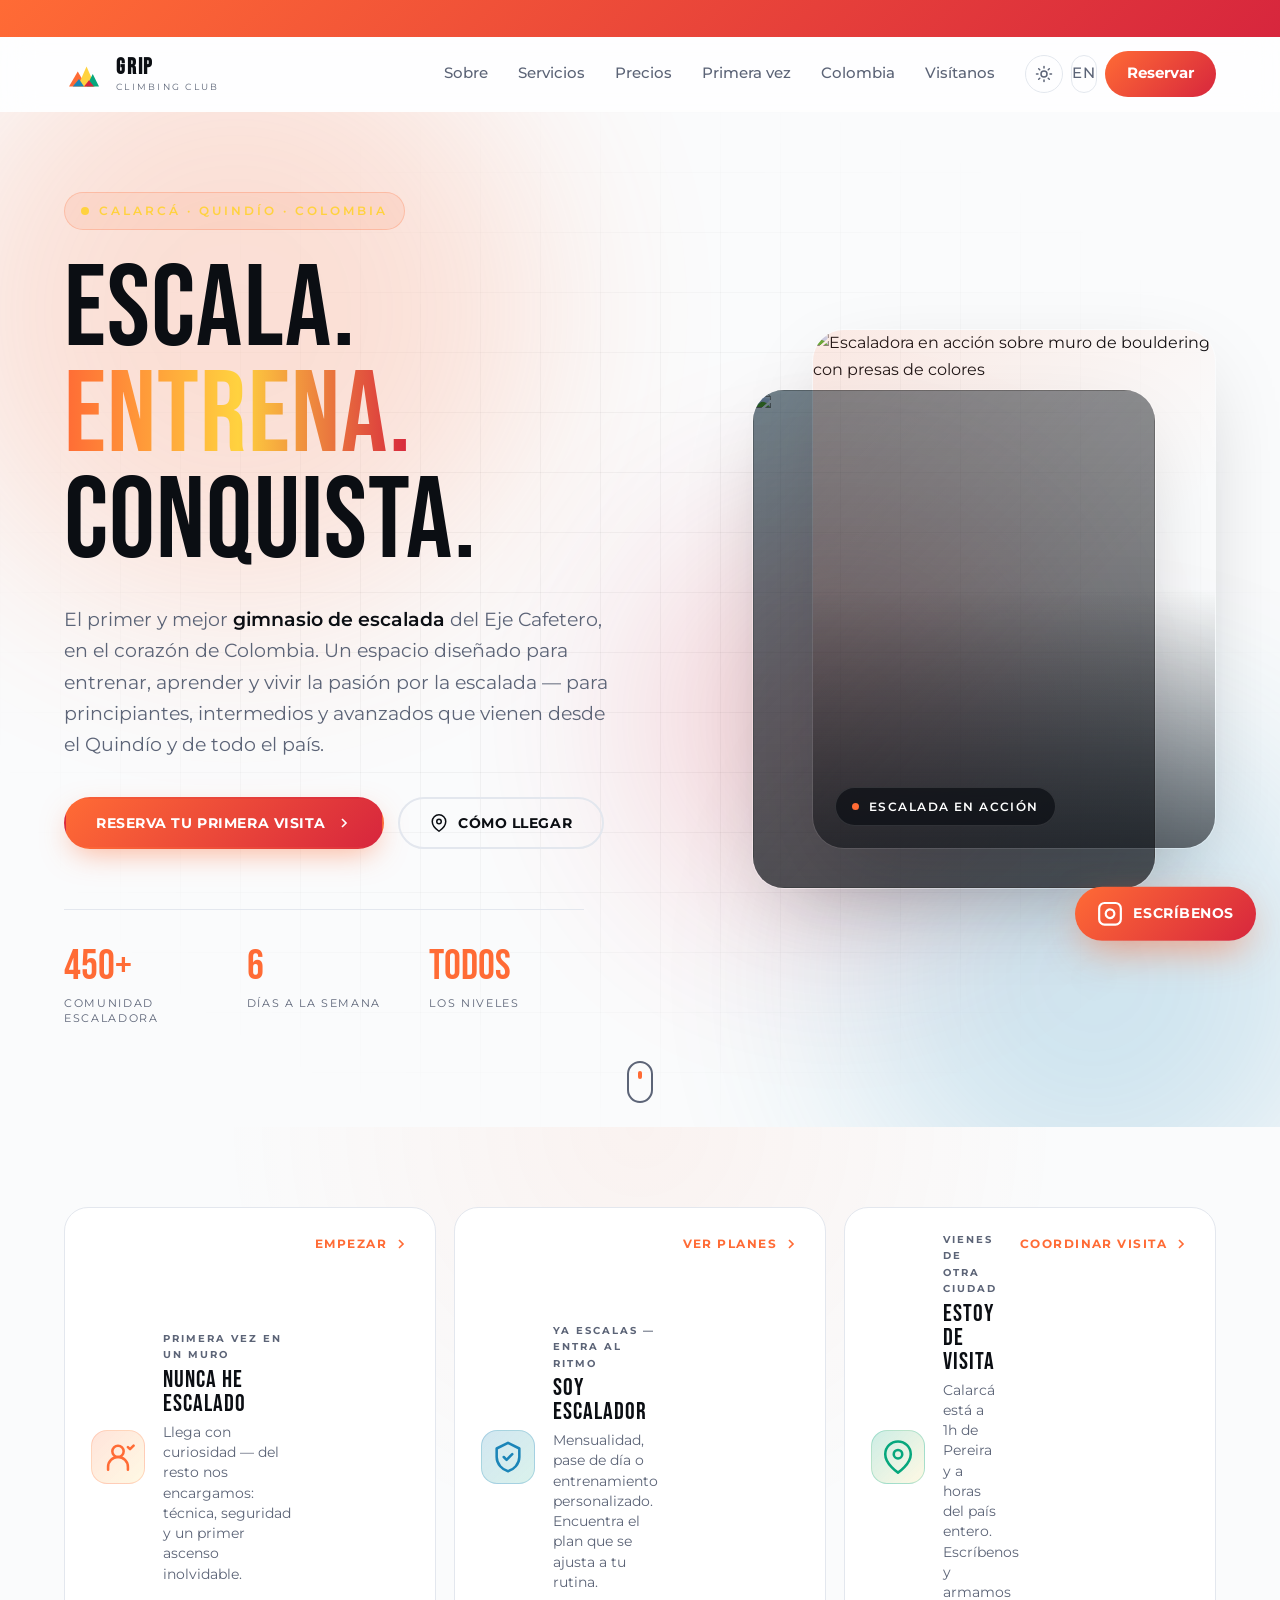
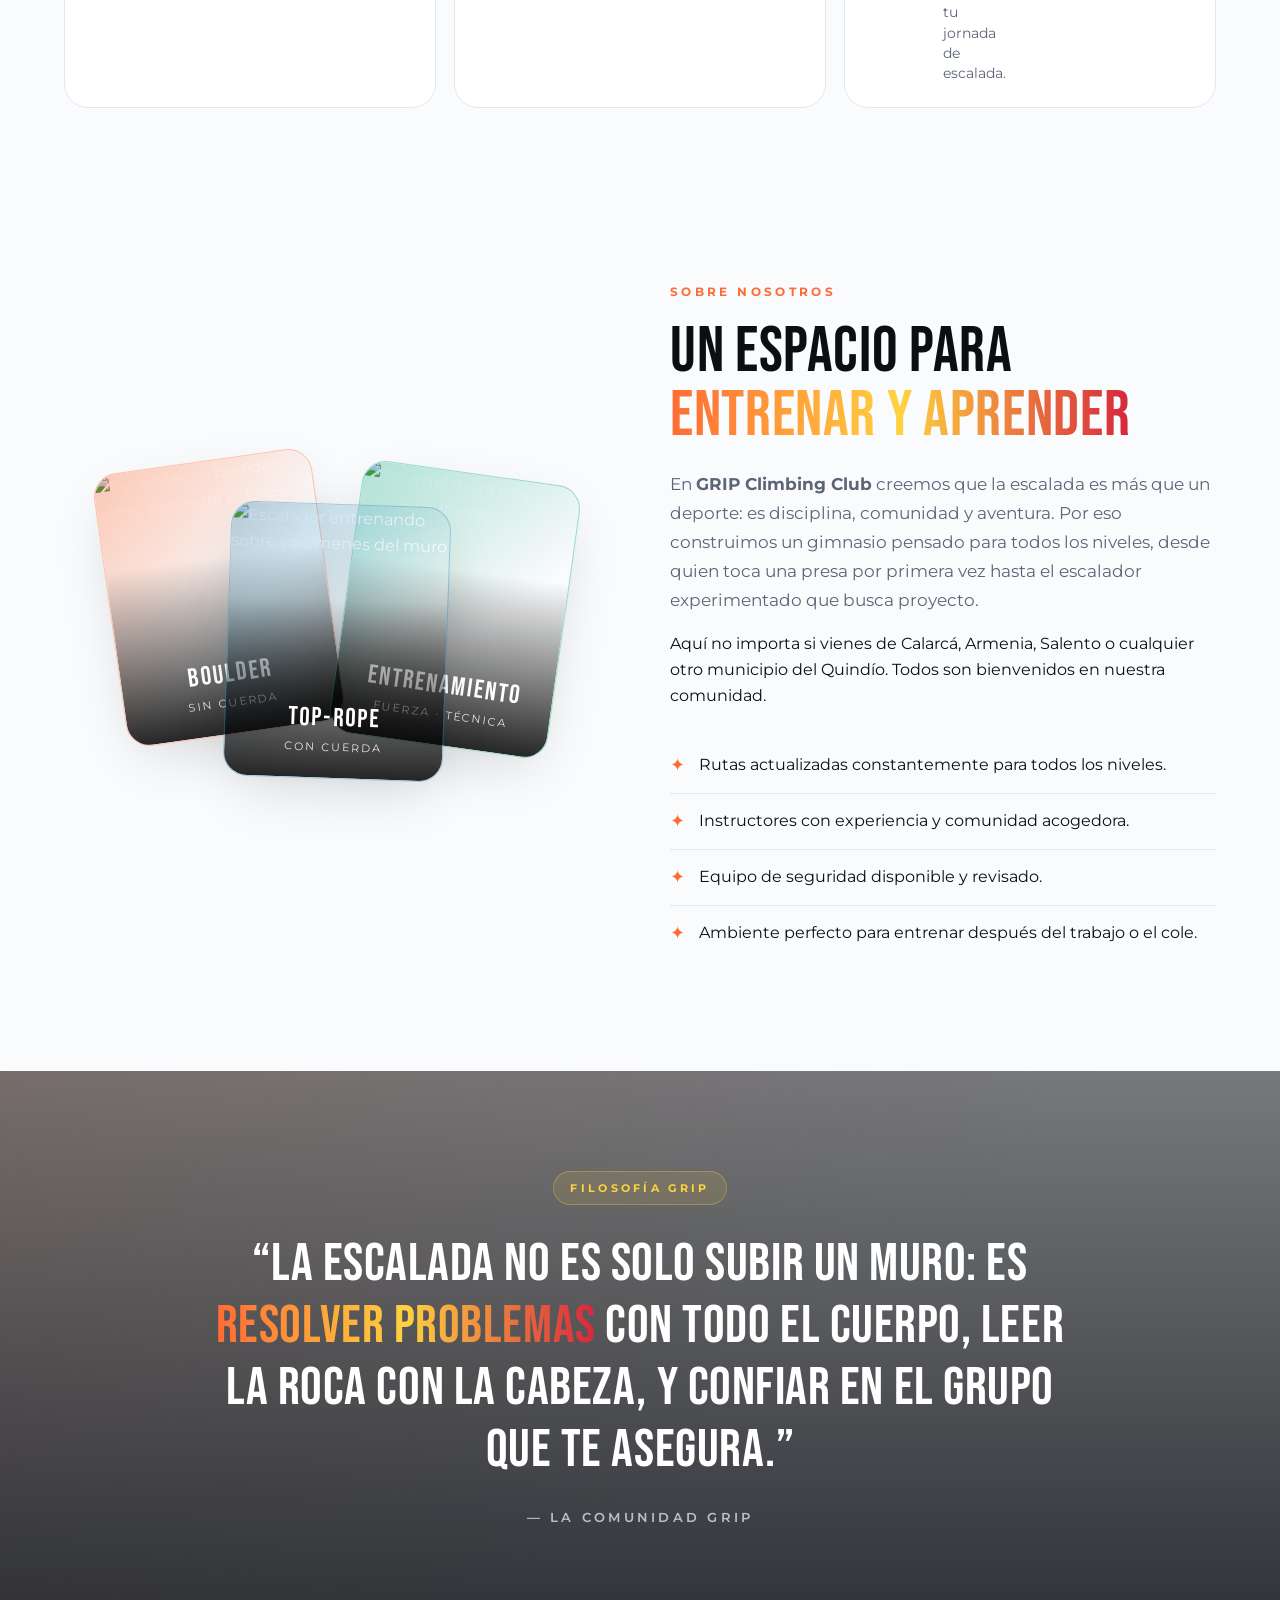
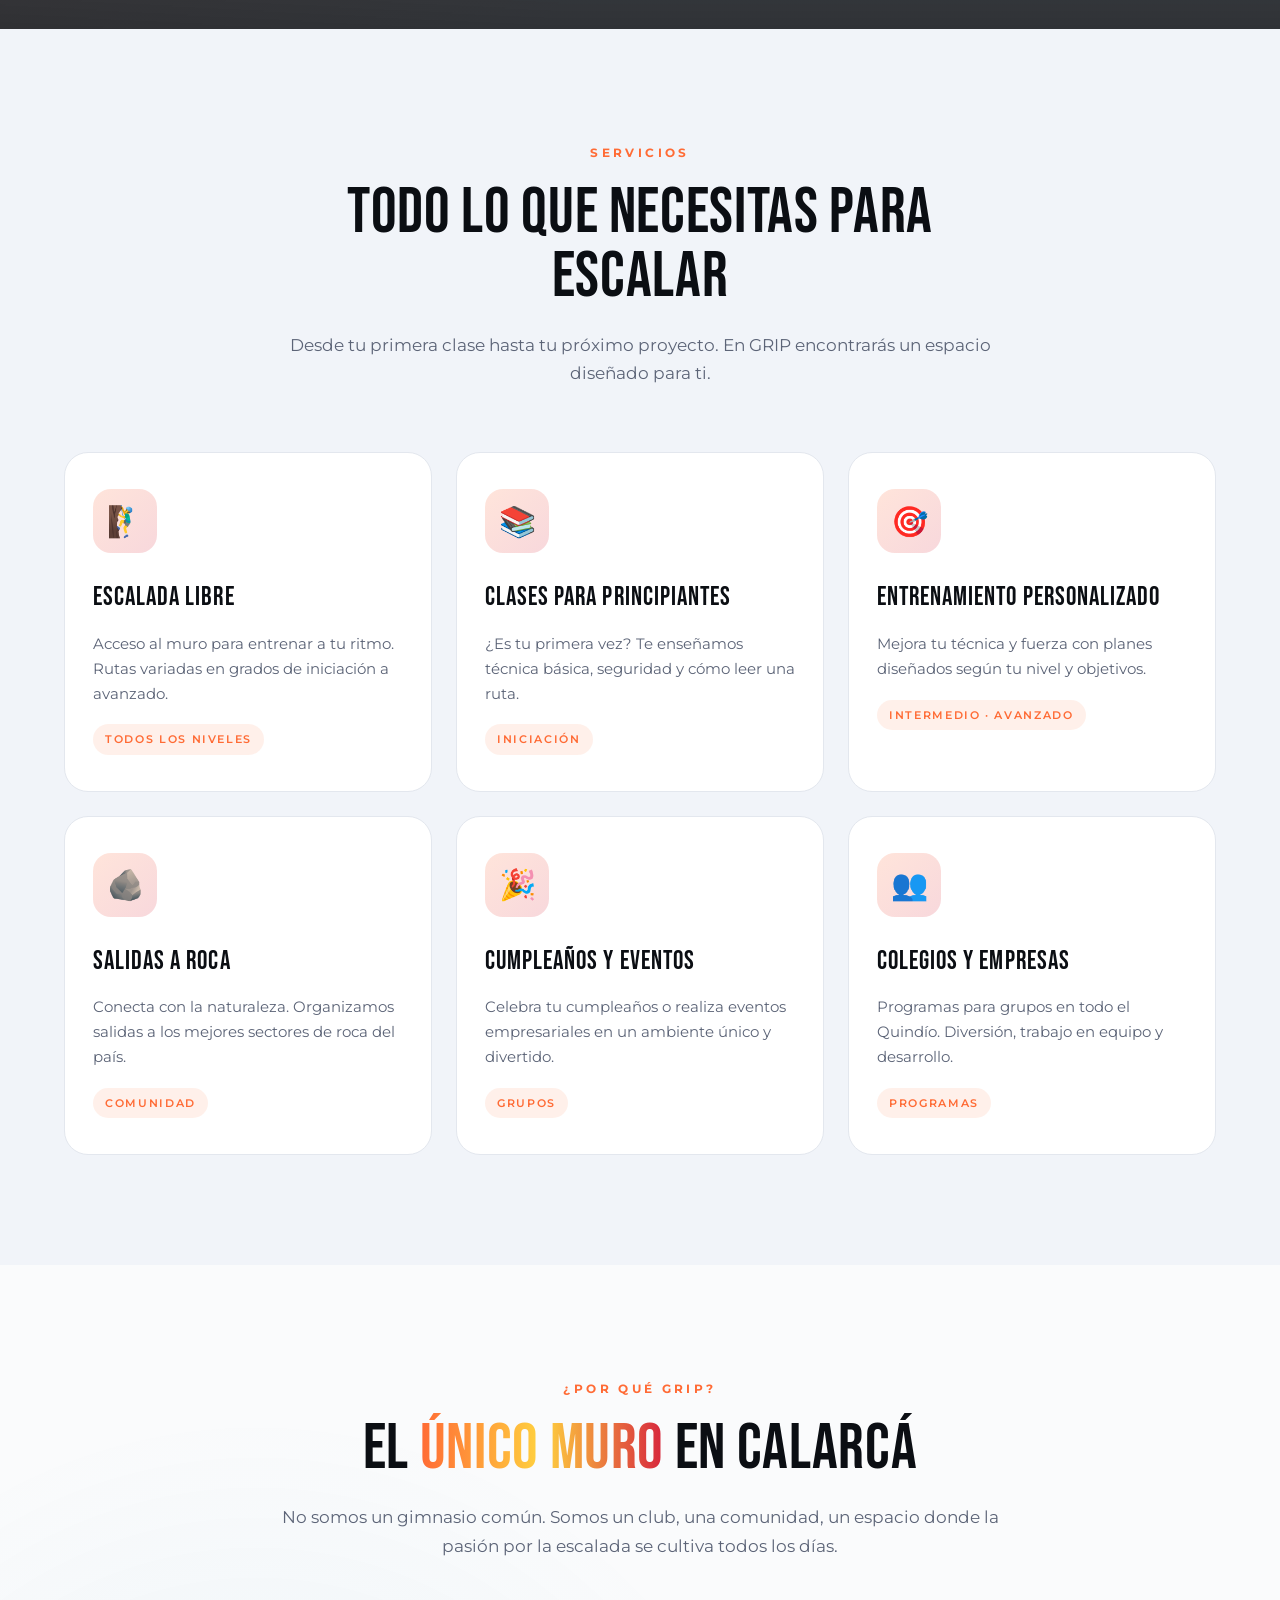
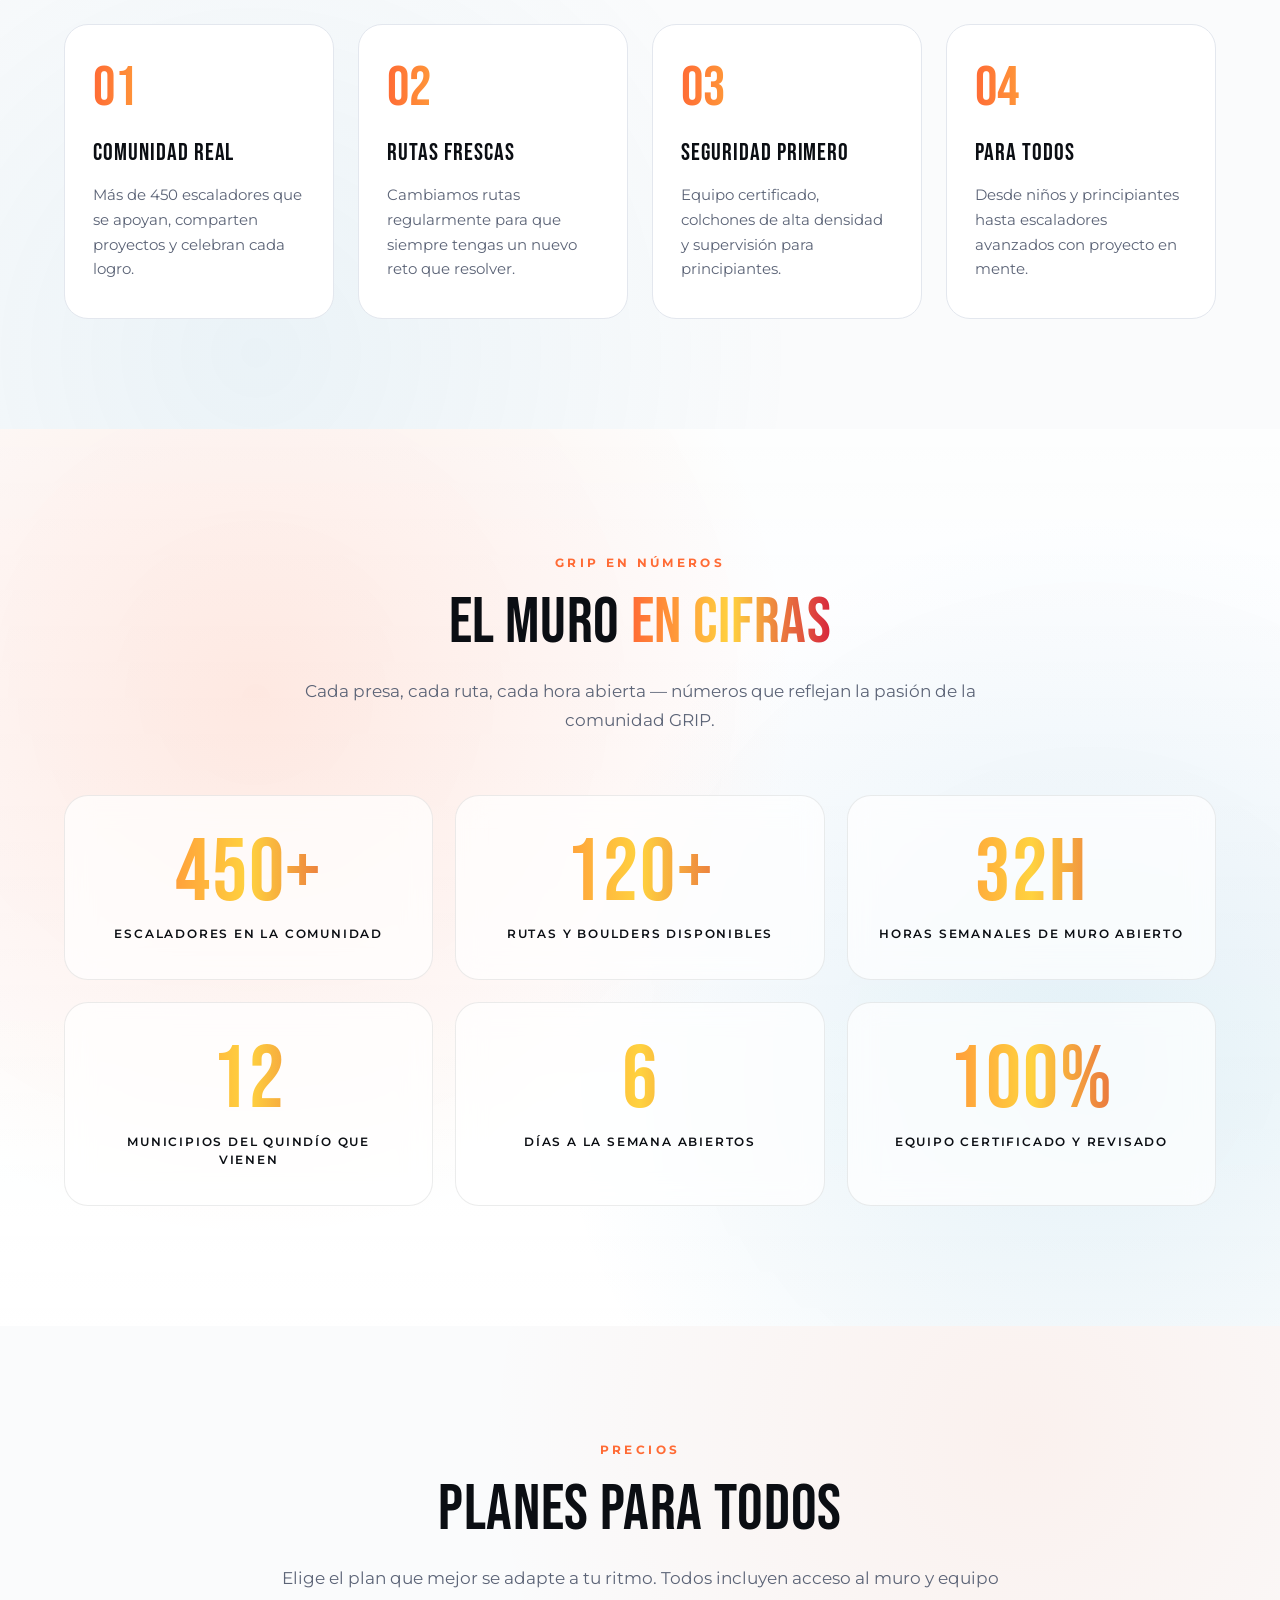
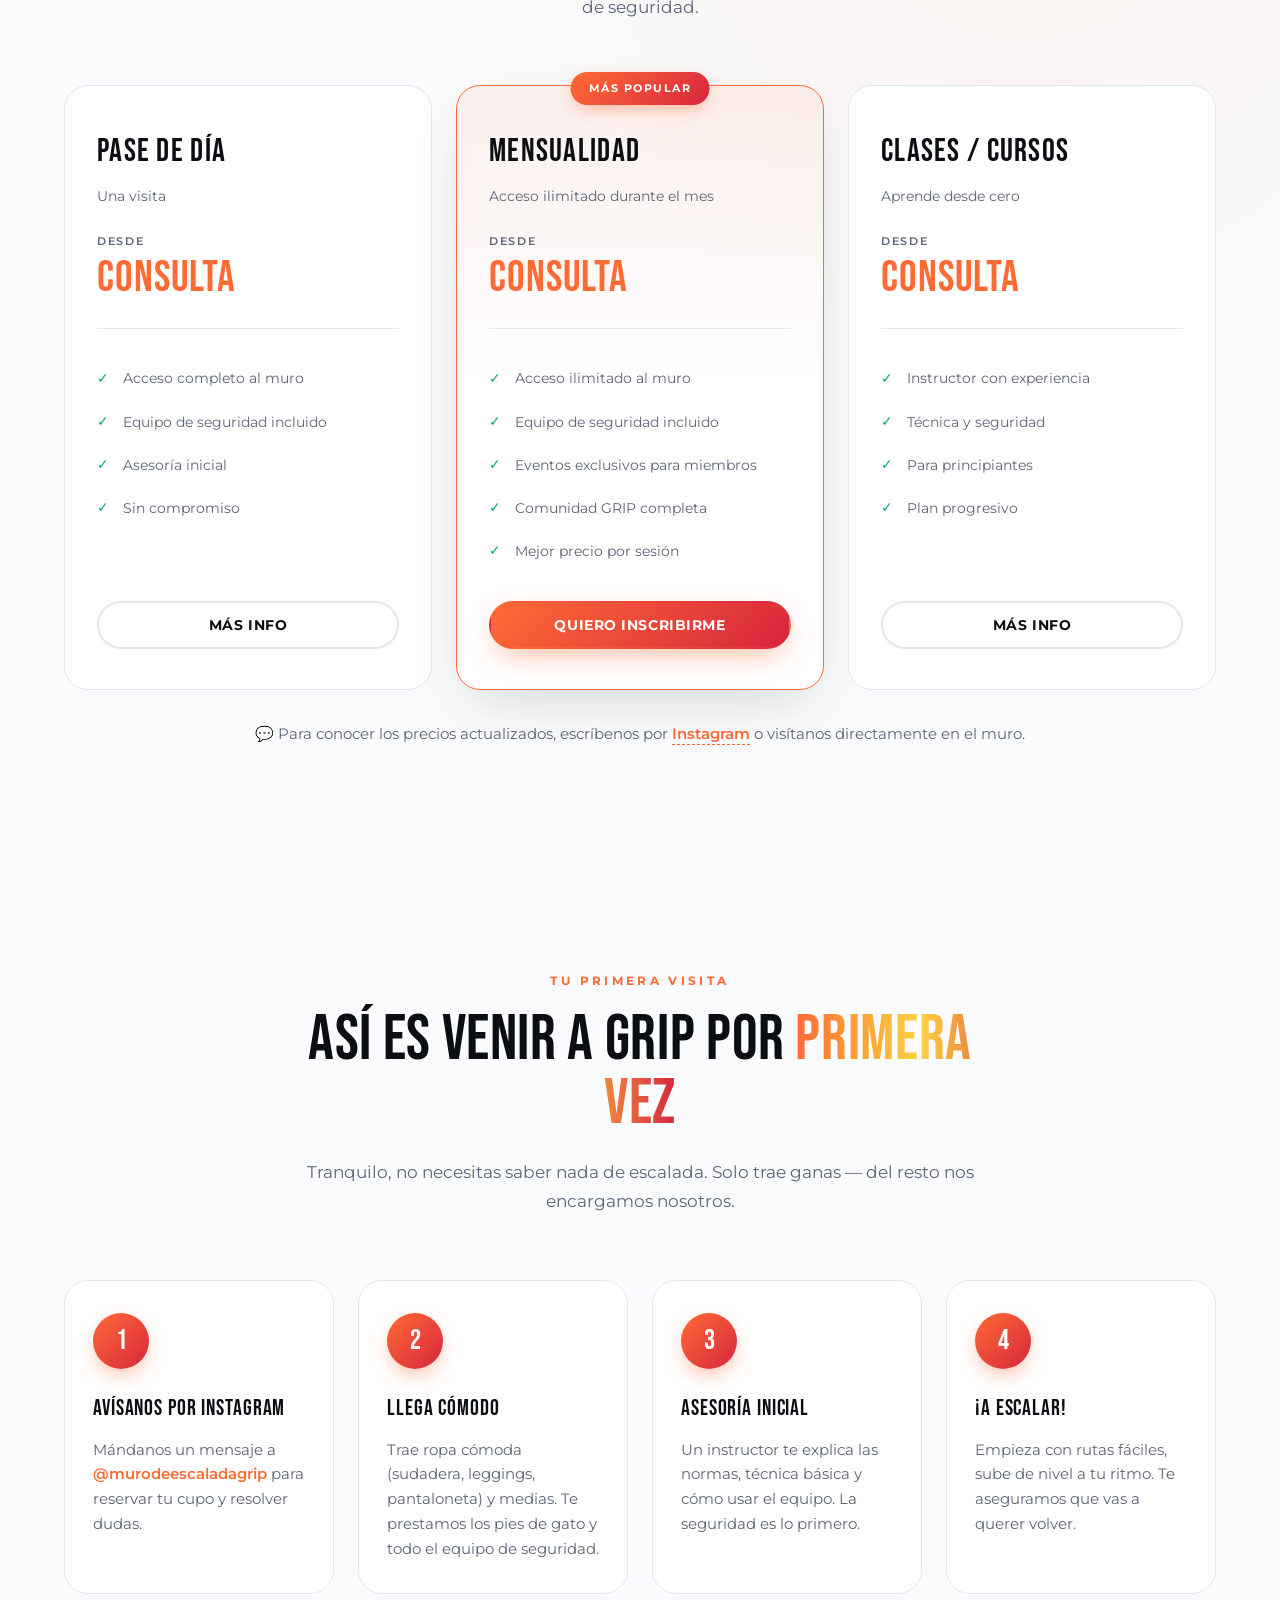
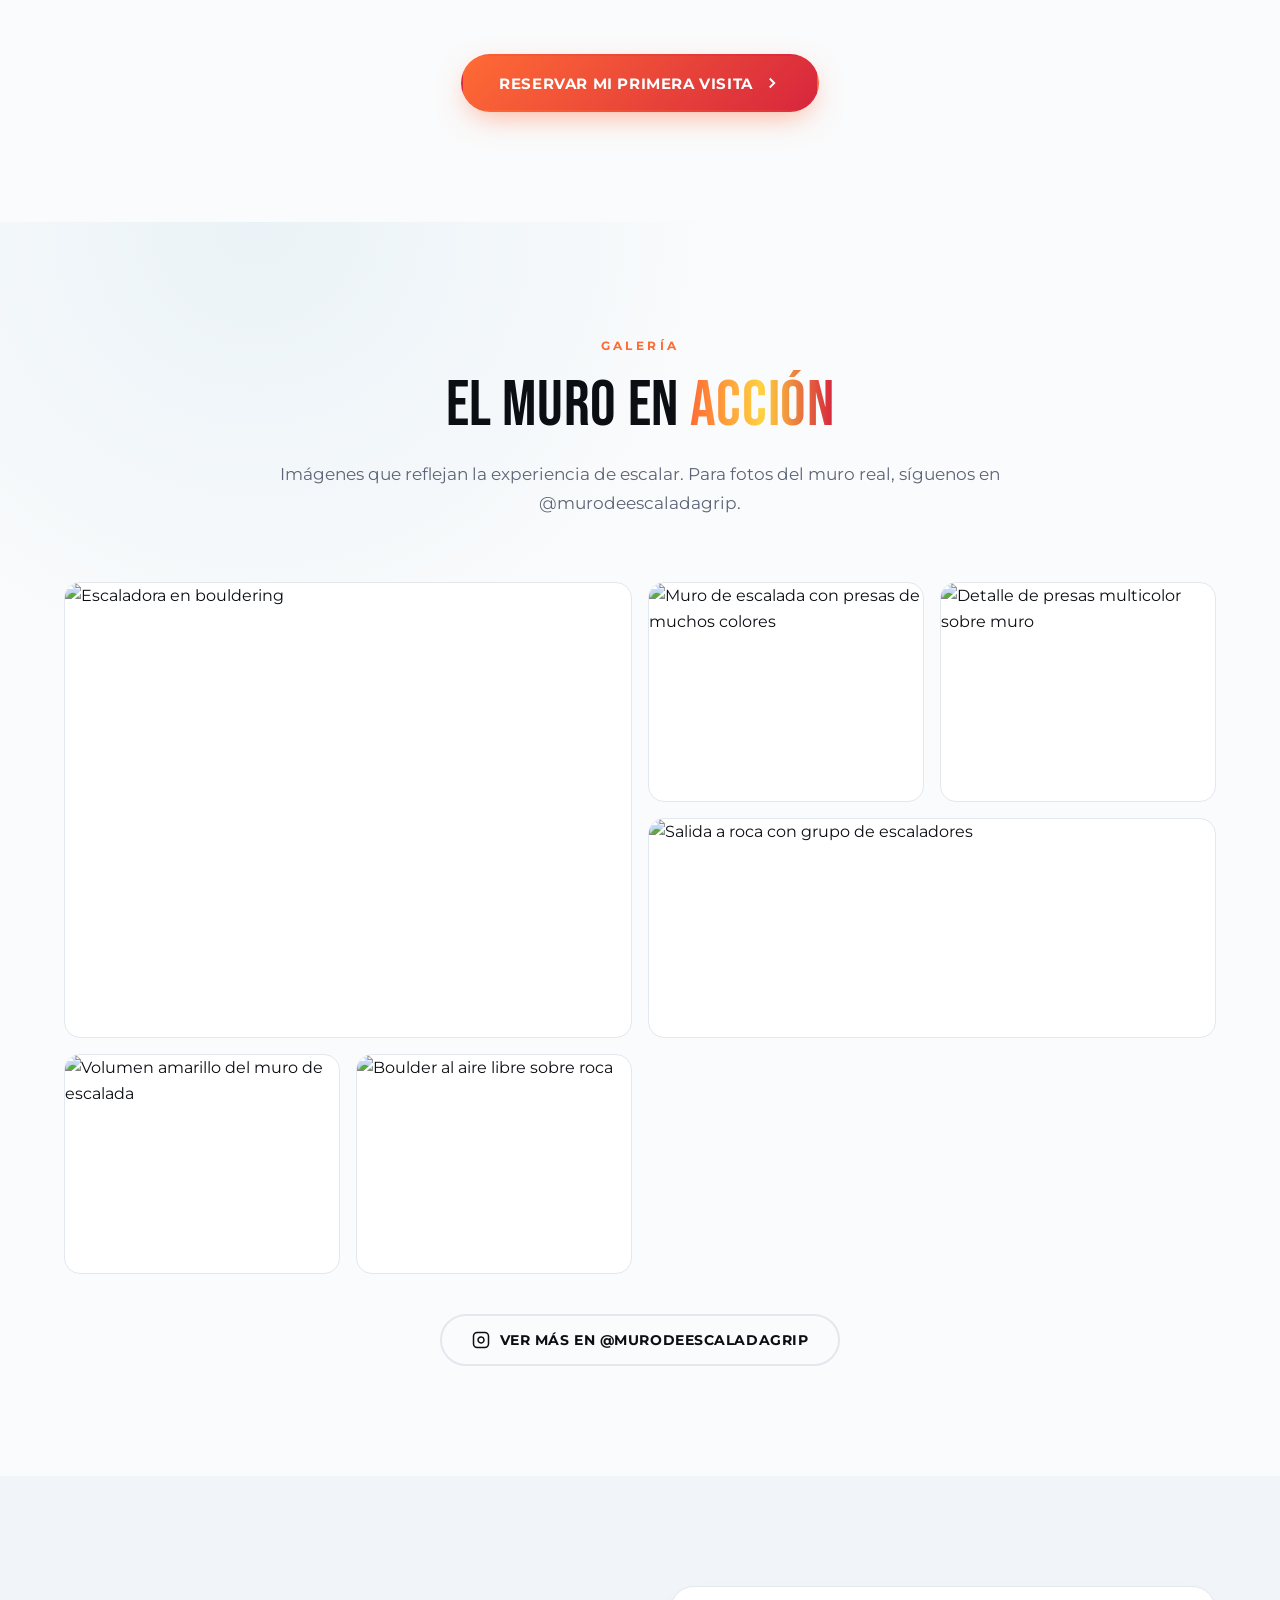
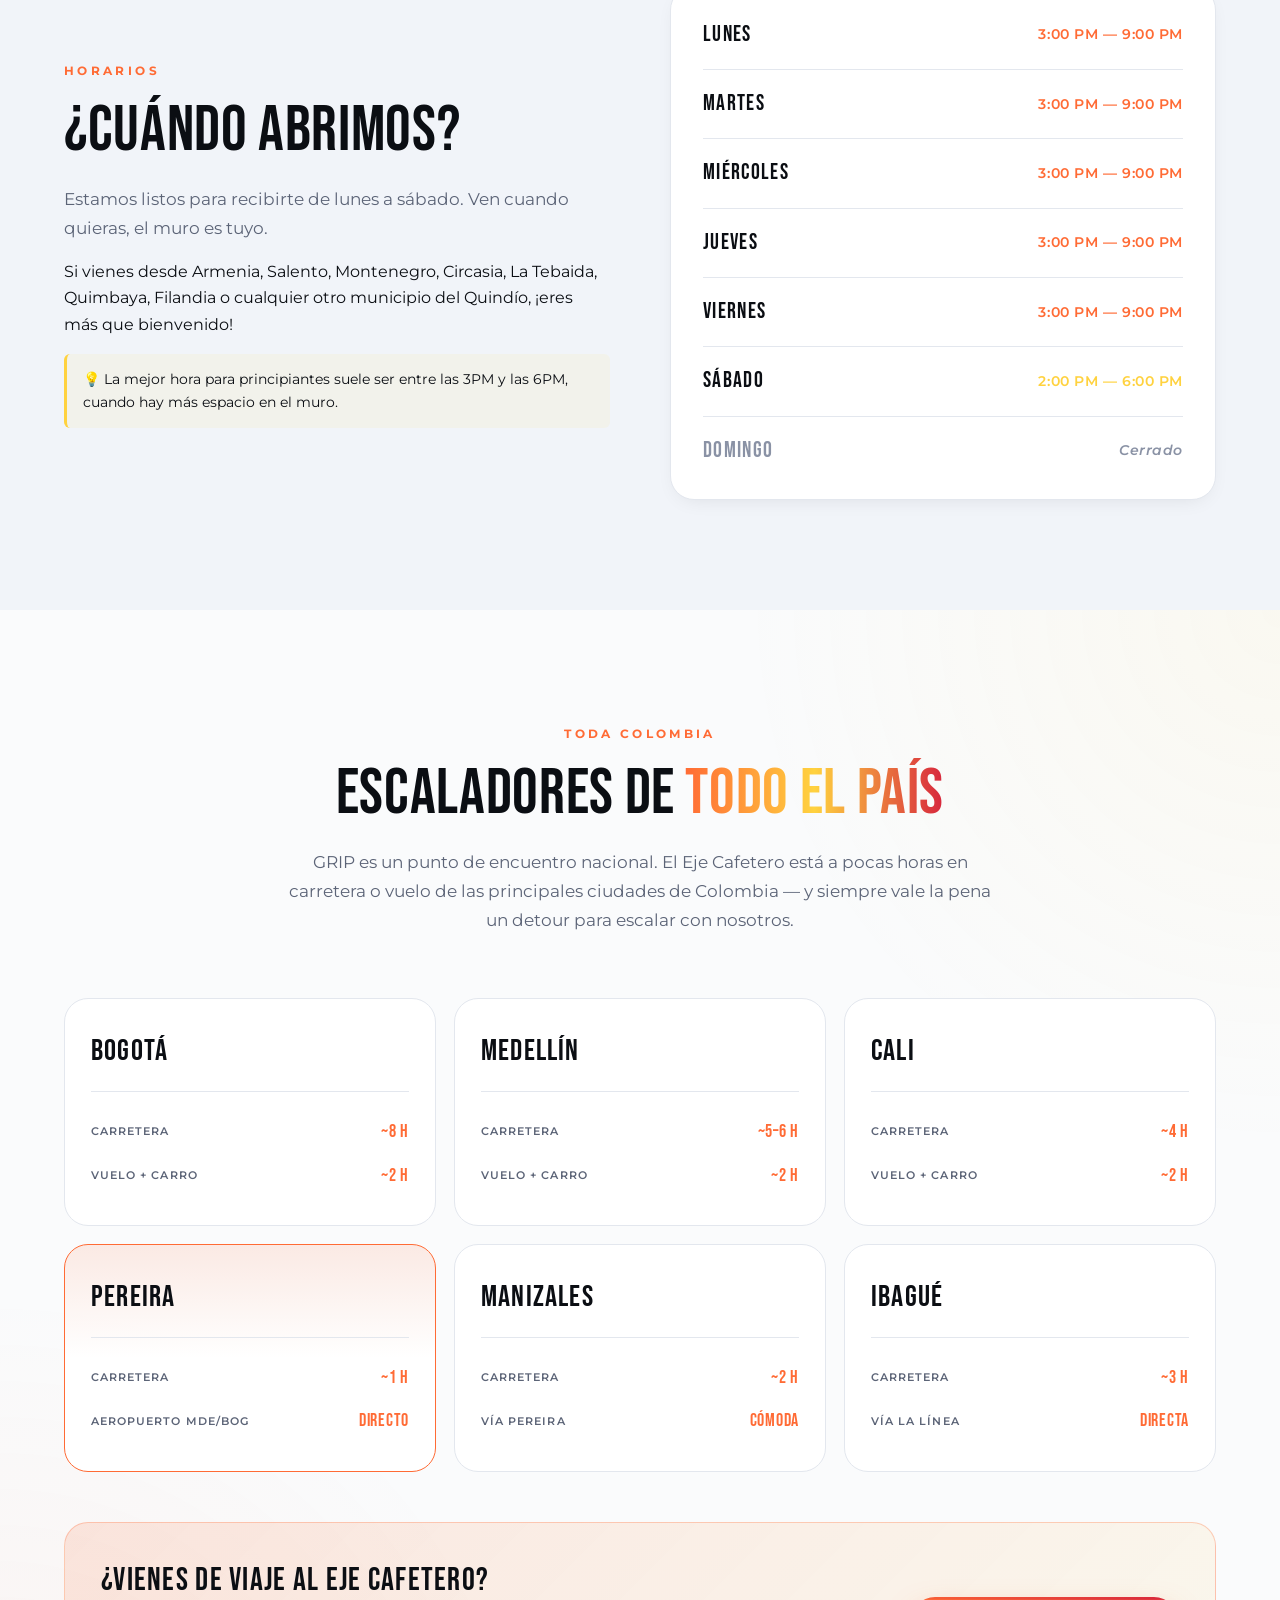
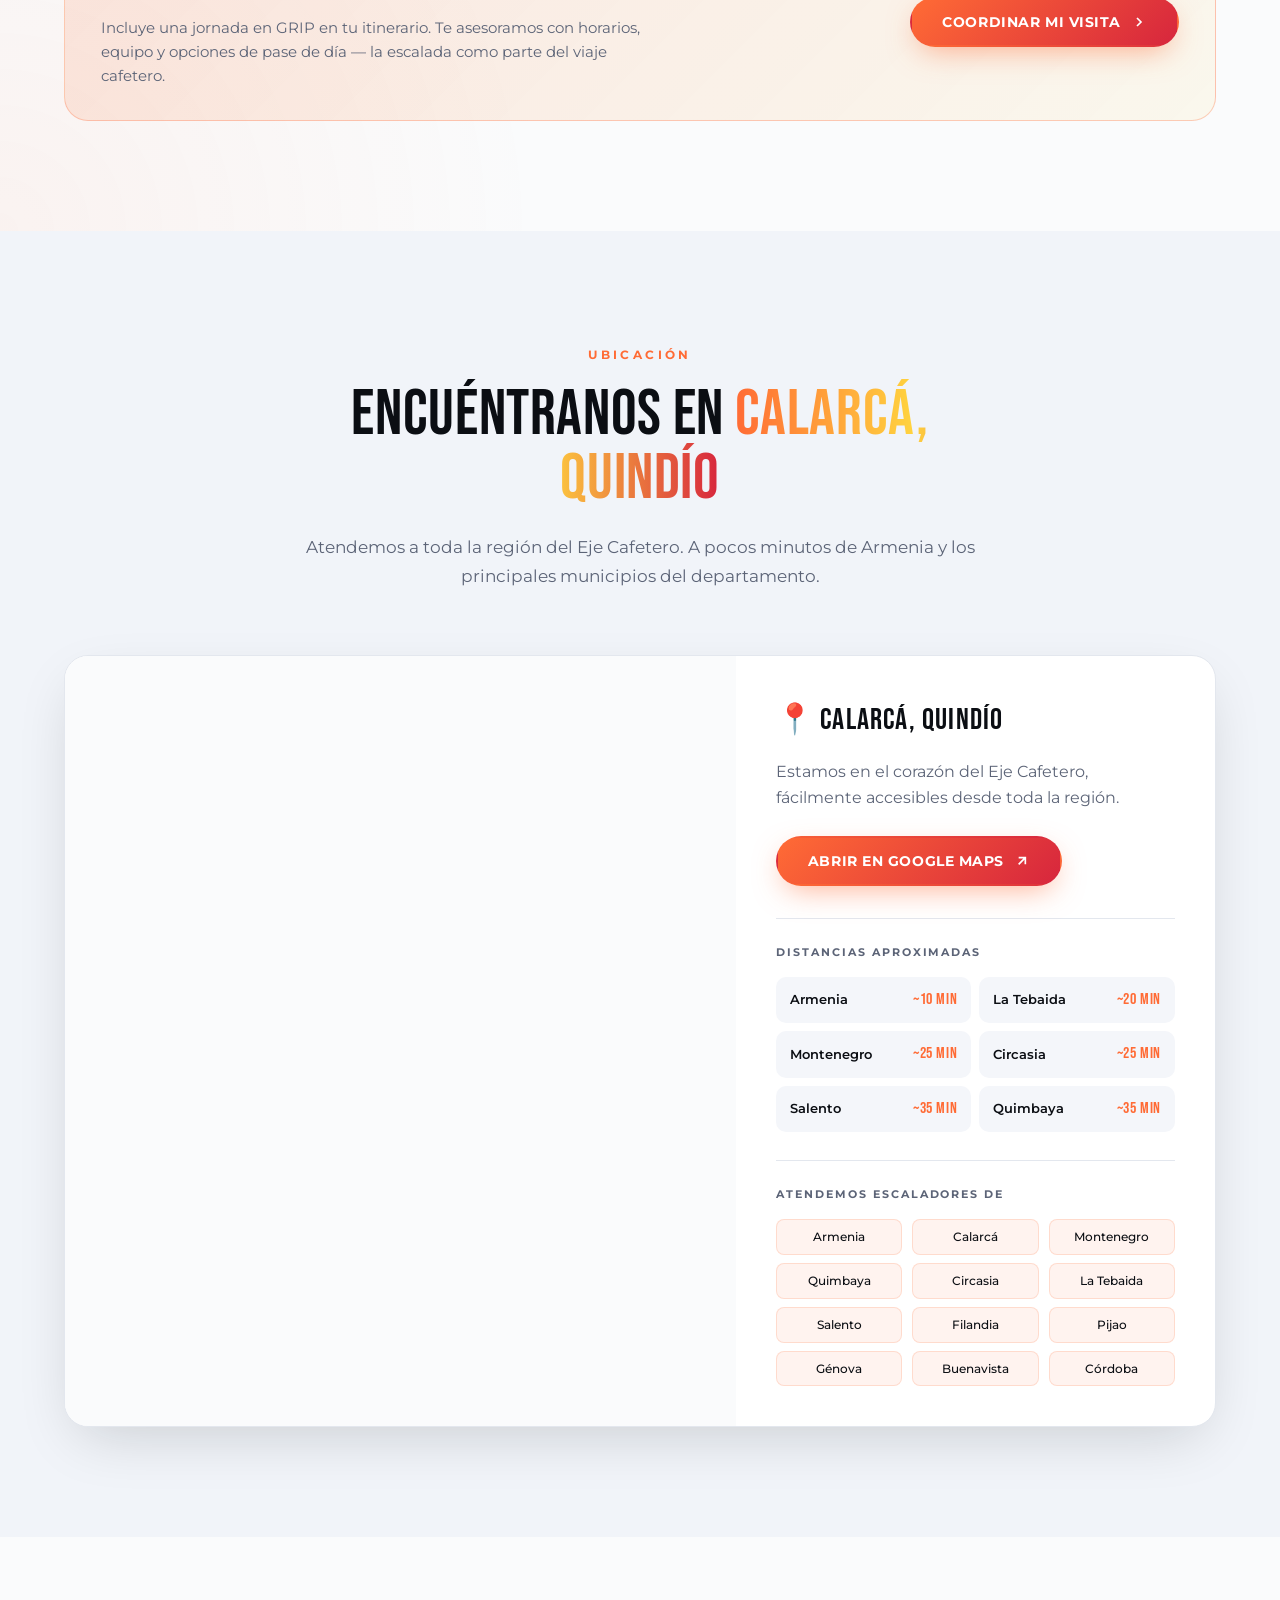
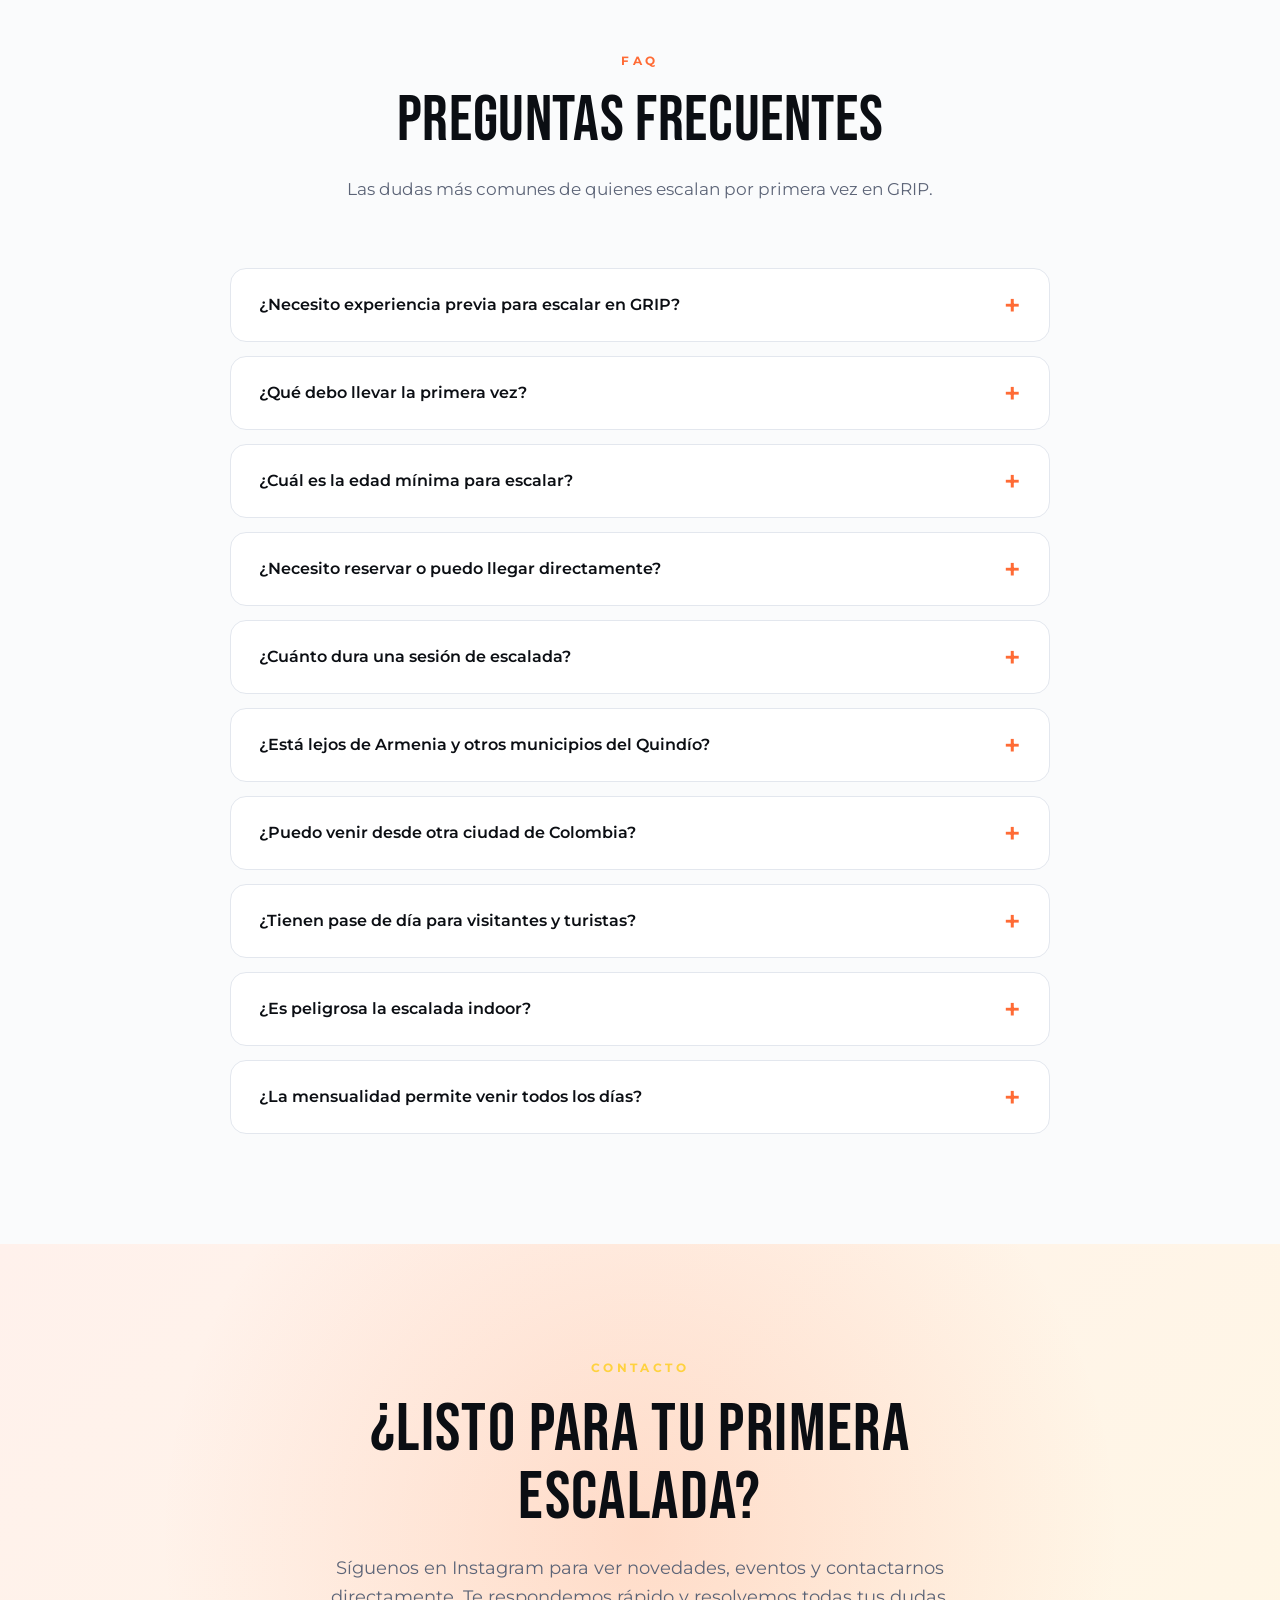
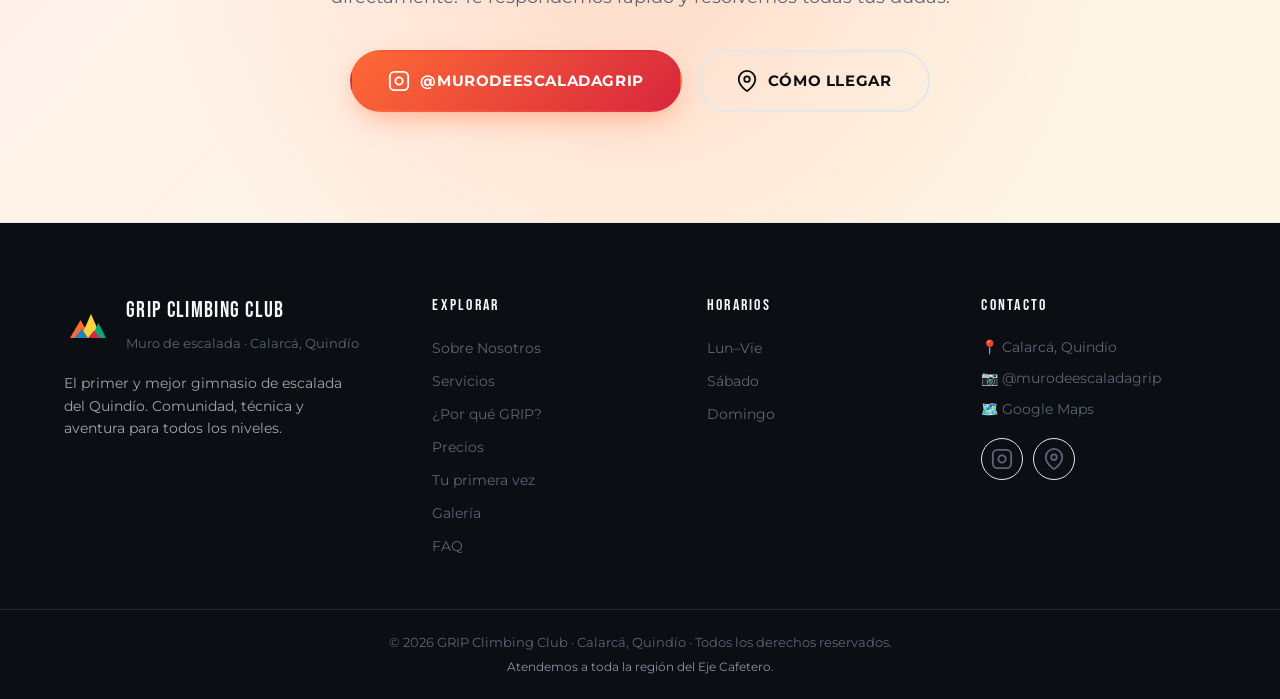
==== commit 4c553d16: "Simplify top nav from 10 items to 6 for breathing room Dropped from nav: ¿Por qué GRIP?, Galería, Ho" ====
--- a/index.html
+++ b/index.html
@@ -293,14 +293,10 @@
         <nav class="nav__menu" id="navMenu" aria-label="Principal">
             <a href="#sobre">Sobre</a>
             <a href="#servicios">Servicios</a>
-            <a href="#porque">¿Por qué GRIP?</a>
             <a href="#precios">Precios</a>
-            <a href="#primera-vez">Tu primera vez</a>
-            <a href="#galeria">Galería</a>
-            <a href="#horarios">Horarios</a>
+            <a href="#primera-vez">Primera vez</a>
             <a href="#colombia">Colombia</a>
-            <a href="#ubicacion">Ubicación</a>
-            <a href="#faq">FAQ</a>
+            <a href="#ubicacion">Visítanos</a>
             <div class="nav__tools">
                 <button class="icon-btn" id="themeToggle" aria-label="Cambiar tema" type="button">
                     <svg class="icon-moon" viewBox="0 0 24 24" fill="none" stroke="currentColor" stroke-width="2" stroke-linecap="round" stroke-linejoin="round"><path d="M21 12.79A9 9 0 1 1 11.21 3 7 7 0 0 0 21 12.79z"/></svg>
--- a/styles.css
+++ b/styles.css
@@ -279,14 +279,15 @@
 .nav__menu {
     display: flex;
     align-items: center;
-    gap: 26px;
+    gap: 30px;
 }
 .nav__menu a {
-    font-size: 14px;
+    font-size: 14.5px;
     font-weight: 500;
     color: var(--muted);
     position: relative;
     padding: 6px 0;
+    white-space: nowrap;
 }
 .nav__menu a:not(.nav__cta)::after {
     content: '';
@@ -1904,9 +1905,9 @@
 .bottom-bar__btn--primary:hover { transform: translateY(-2px); }
 
 /* ===== Responsive ===== */
-@media (max-width: 1024px) {
-    .nav__menu { gap: 18px; }
-    .nav__menu a { font-size: 13px; }
+@media (max-width: 1100px) {
+    .nav__menu { gap: 22px; }
+    .nav__menu a { font-size: 13.5px; }
 }
 
 @media (max-width: 960px) {
--- a/styles.css
+++ b/styles.css
@@ -279,14 +279,15 @@
 .nav__menu {
     display: flex;
     align-items: center;
-    gap: 26px;
+    gap: 30px;
 }
 .nav__menu a {
-    font-size: 14px;
+    font-size: 14.5px;
     font-weight: 500;
     color: var(--muted);
     position: relative;
     padding: 6px 0;
+    white-space: nowrap;
 }
 .nav__menu a:not(.nav__cta)::after {
     content: '';
@@ -1904,9 +1905,9 @@
 .bottom-bar__btn--primary:hover { transform: translateY(-2px); }
 
 /* ===== Responsive ===== */
-@media (max-width: 1024px) {
-    .nav__menu { gap: 18px; }
-    .nav__menu a { font-size: 13px; }
+@media (max-width: 1100px) {
+    .nav__menu { gap: 22px; }
+    .nav__menu a { font-size: 13.5px; }
 }
 
 @media (max-width: 960px) {
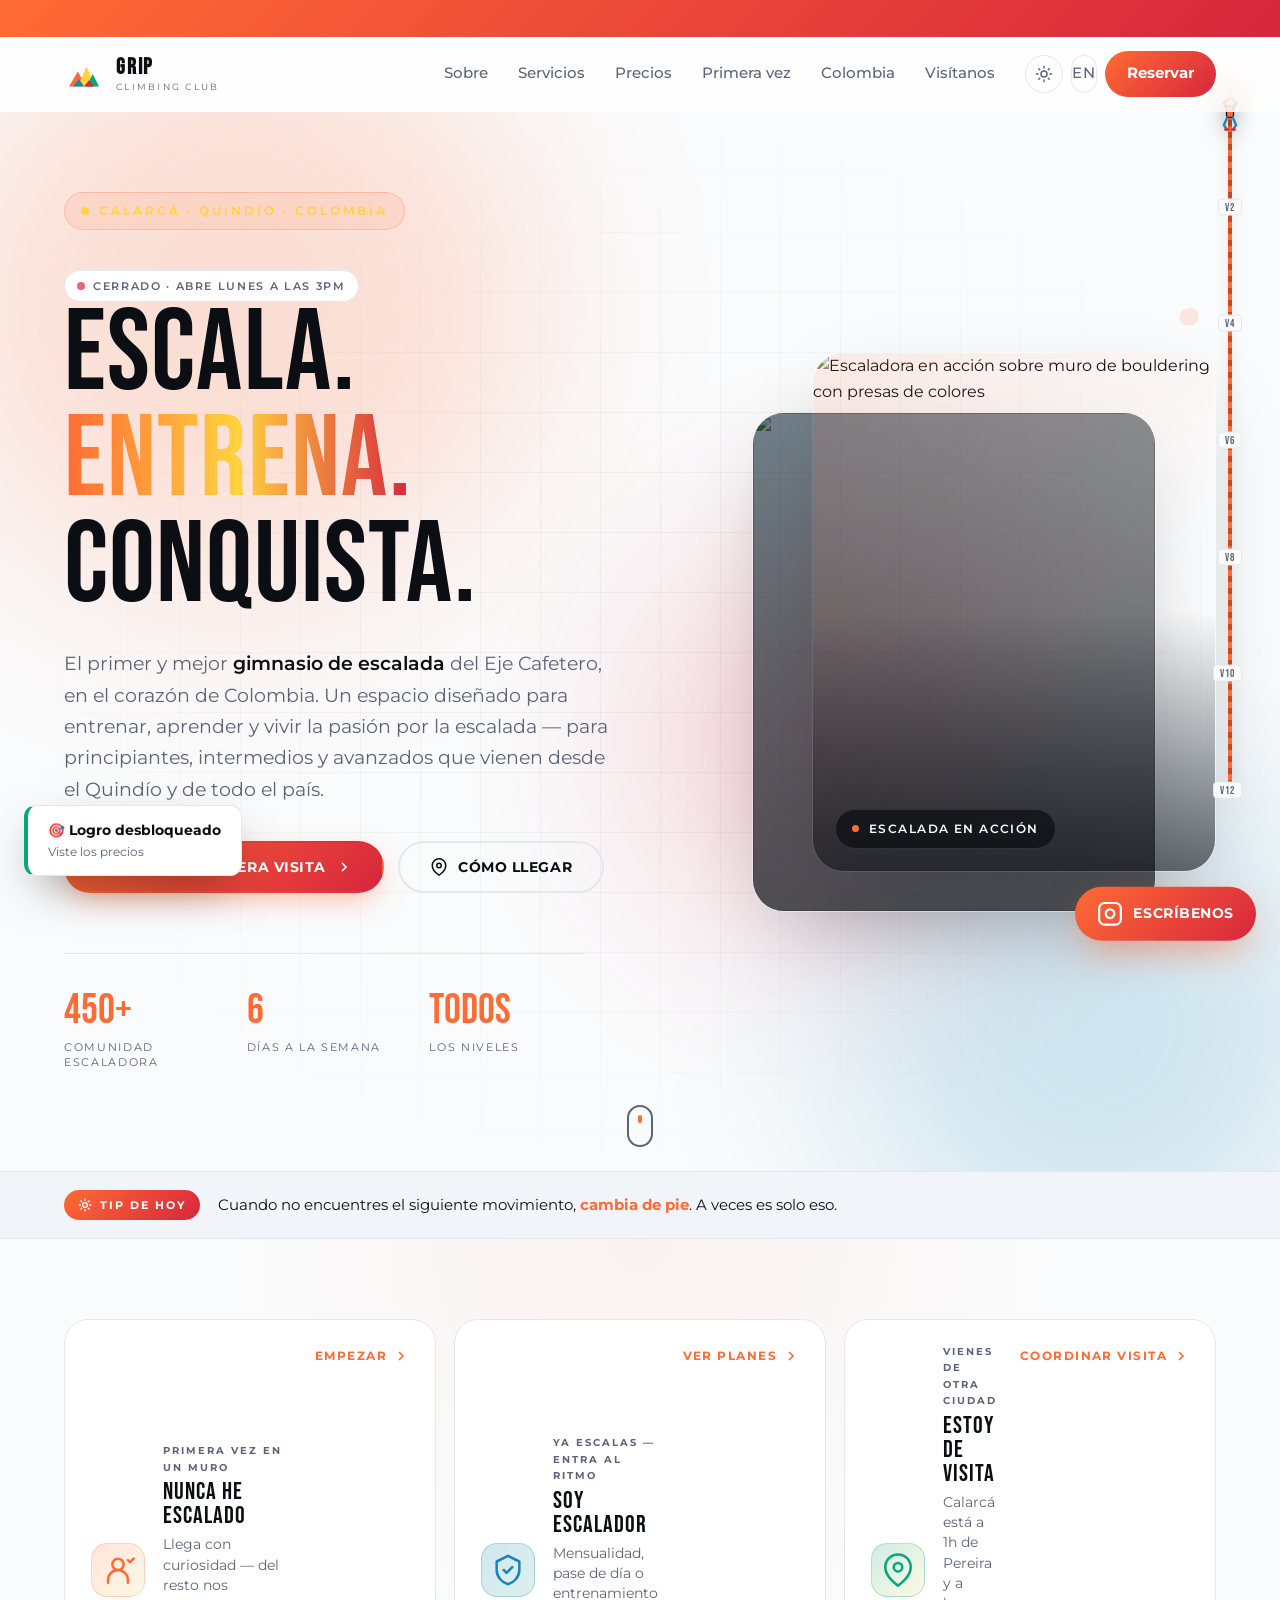
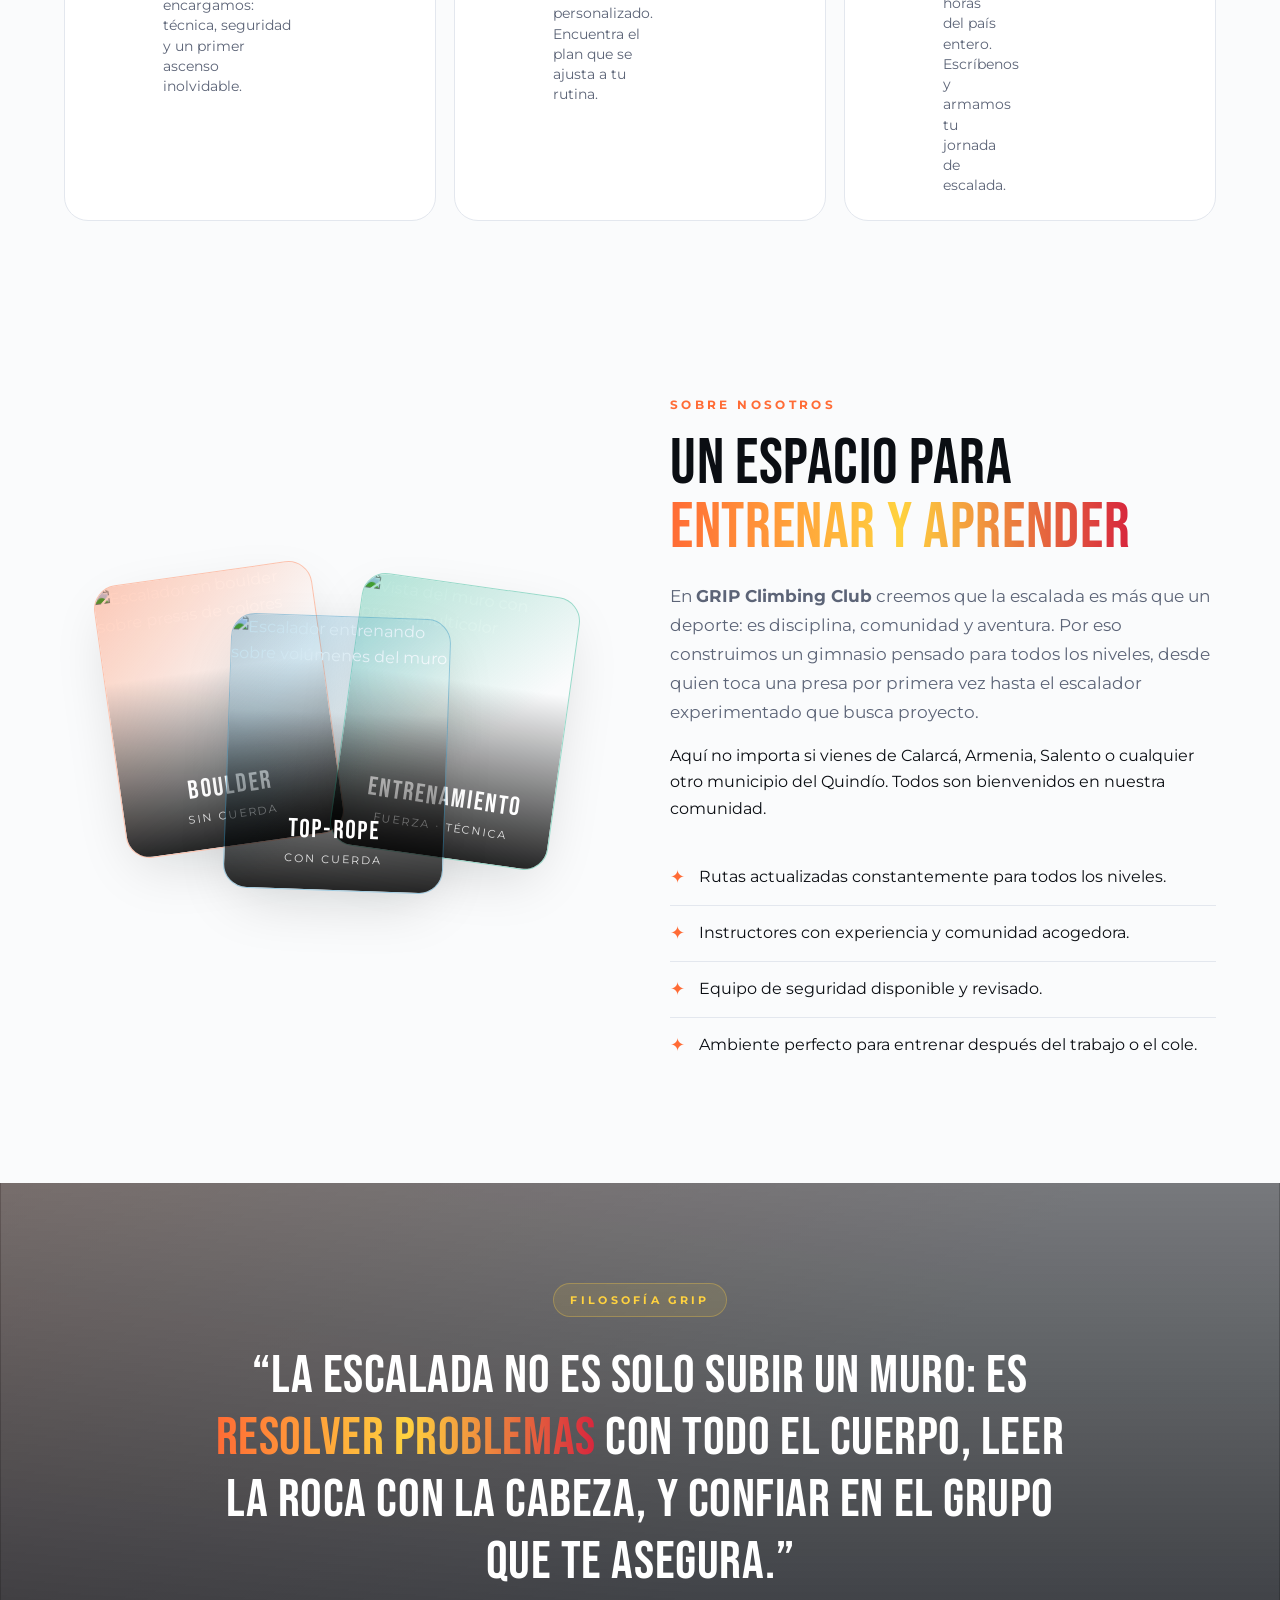
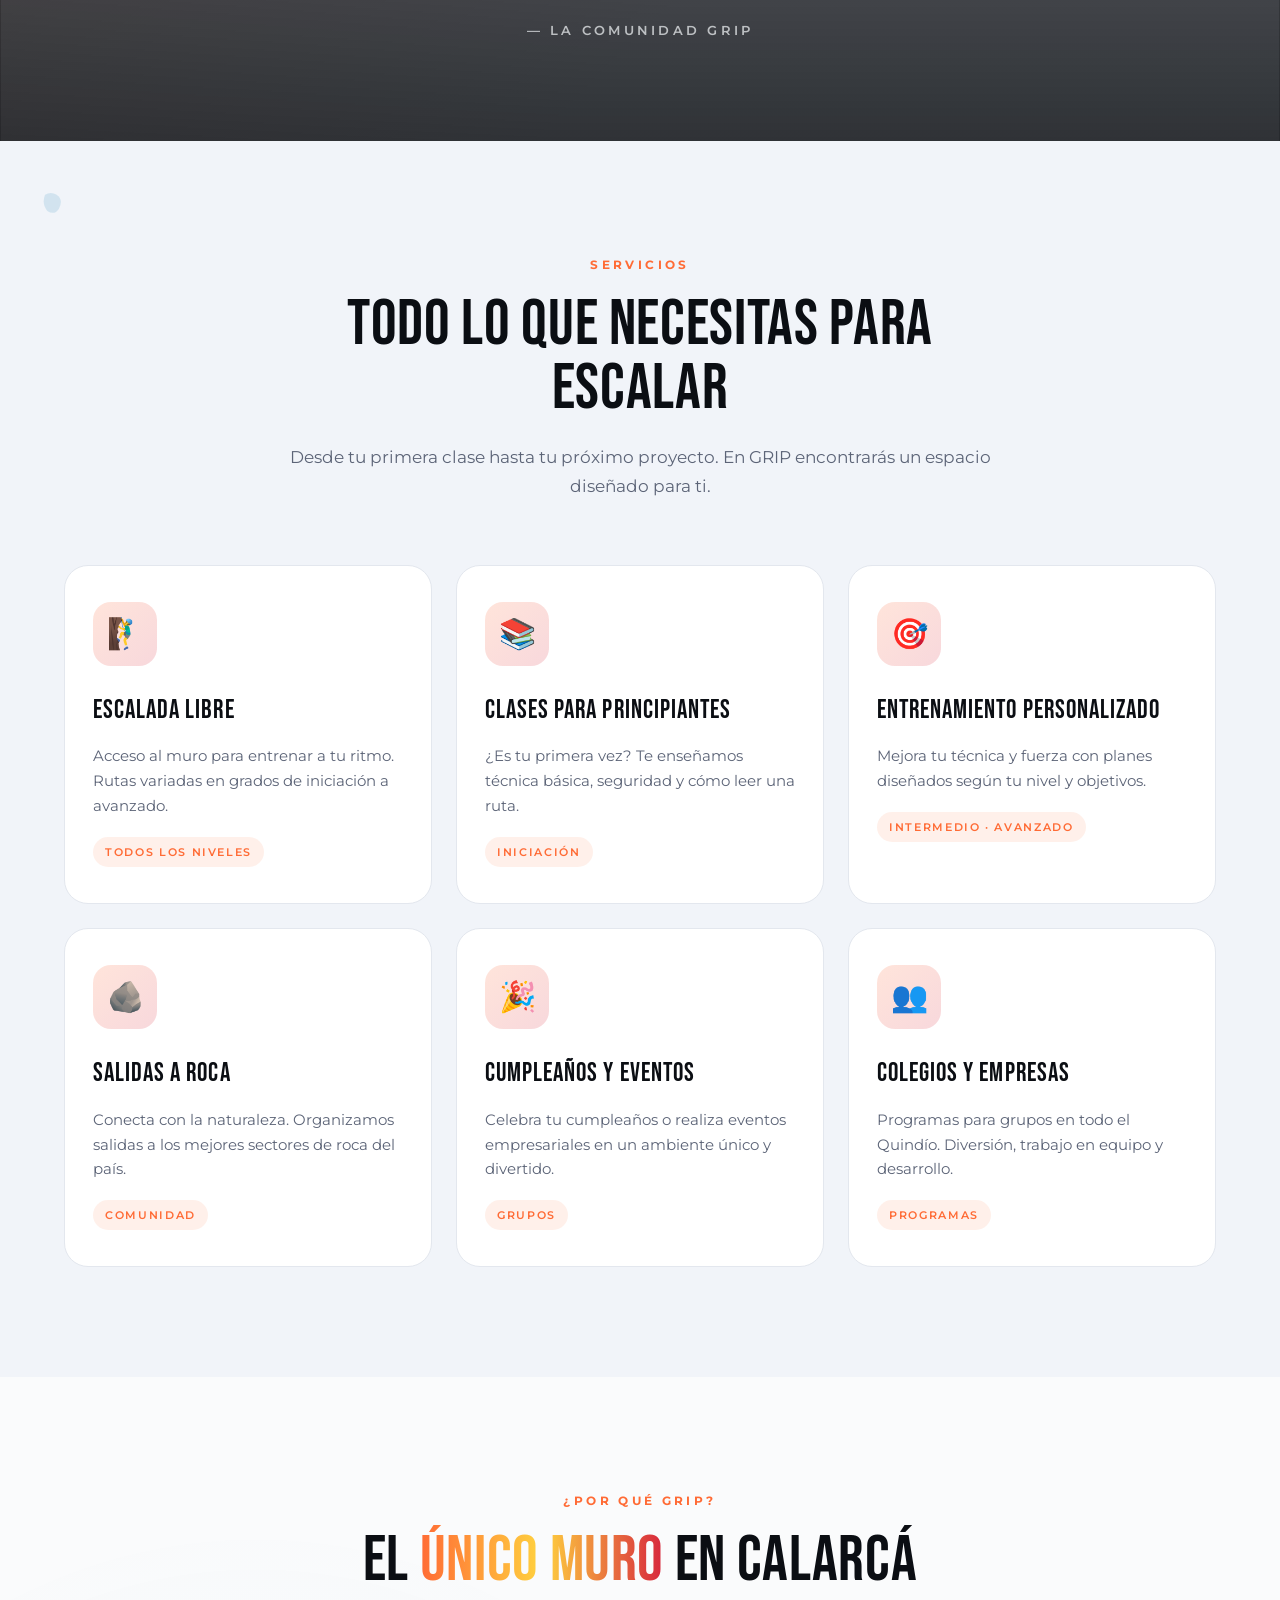
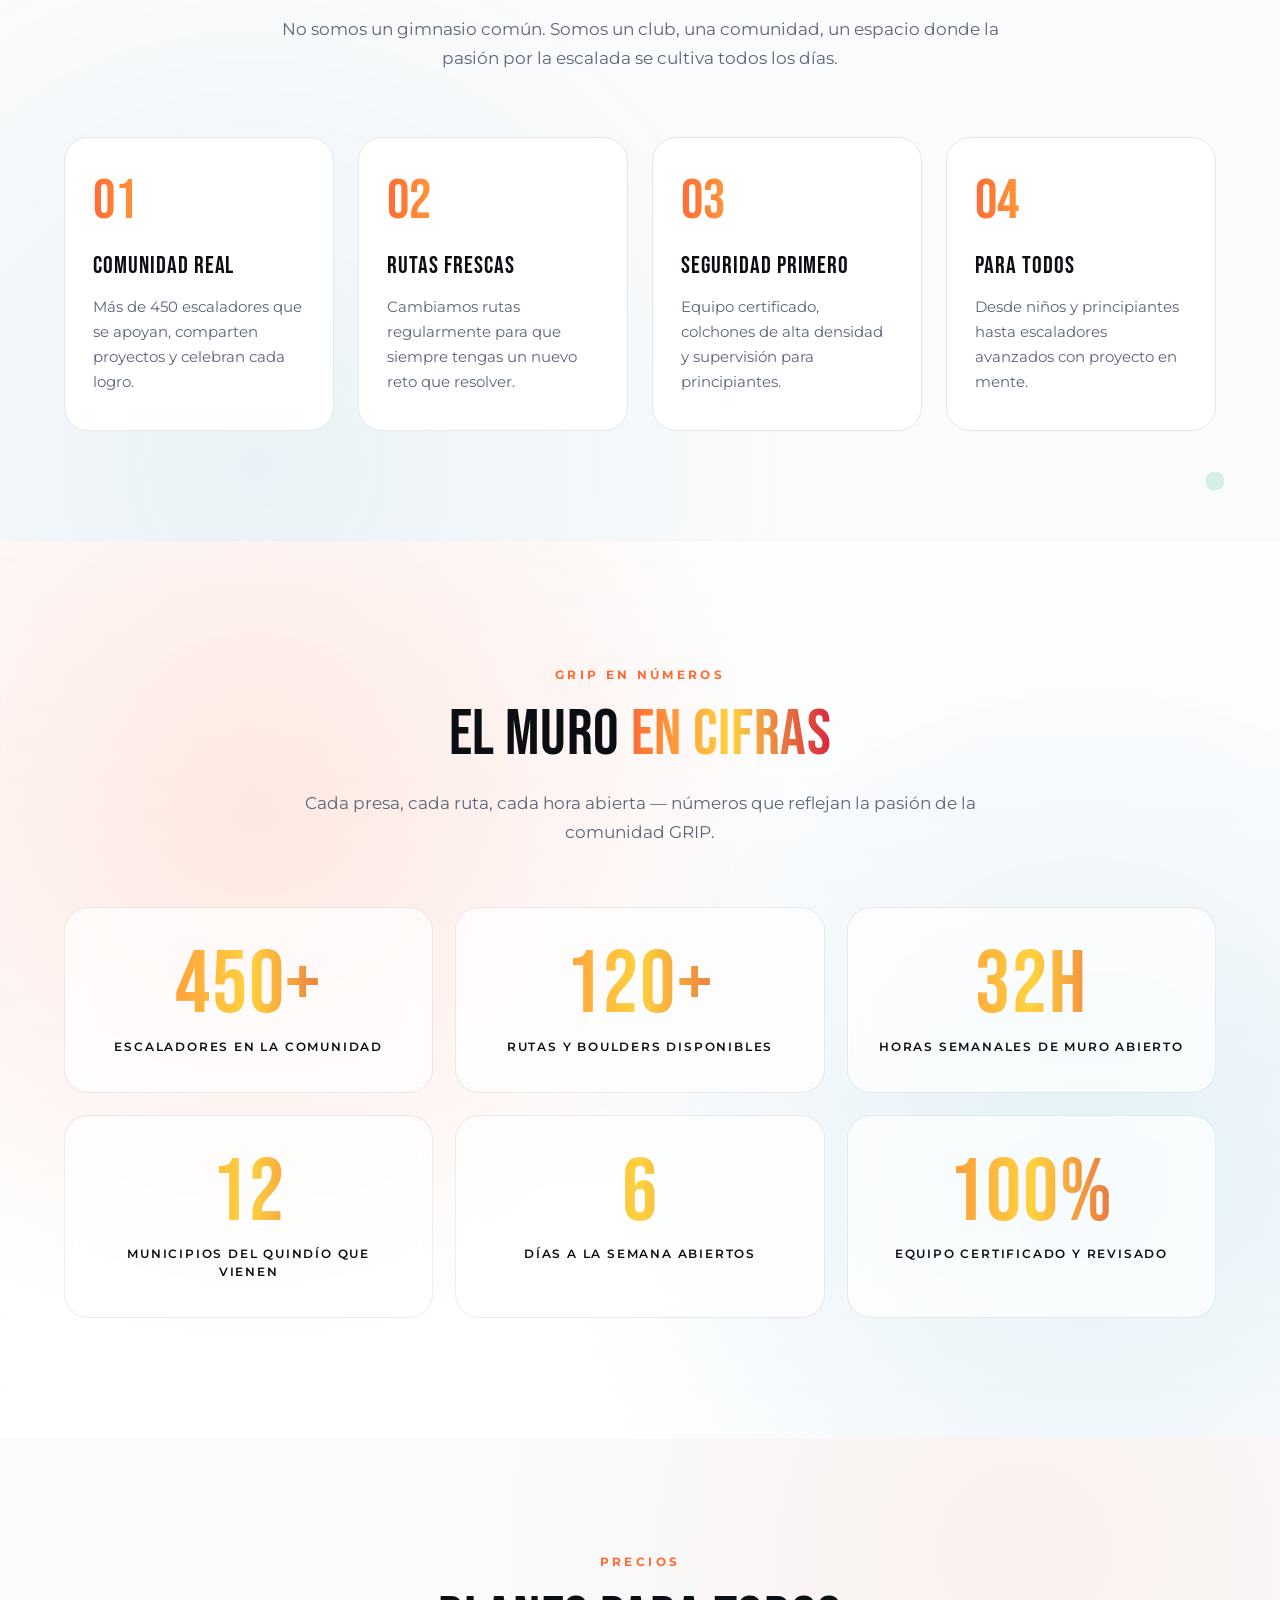
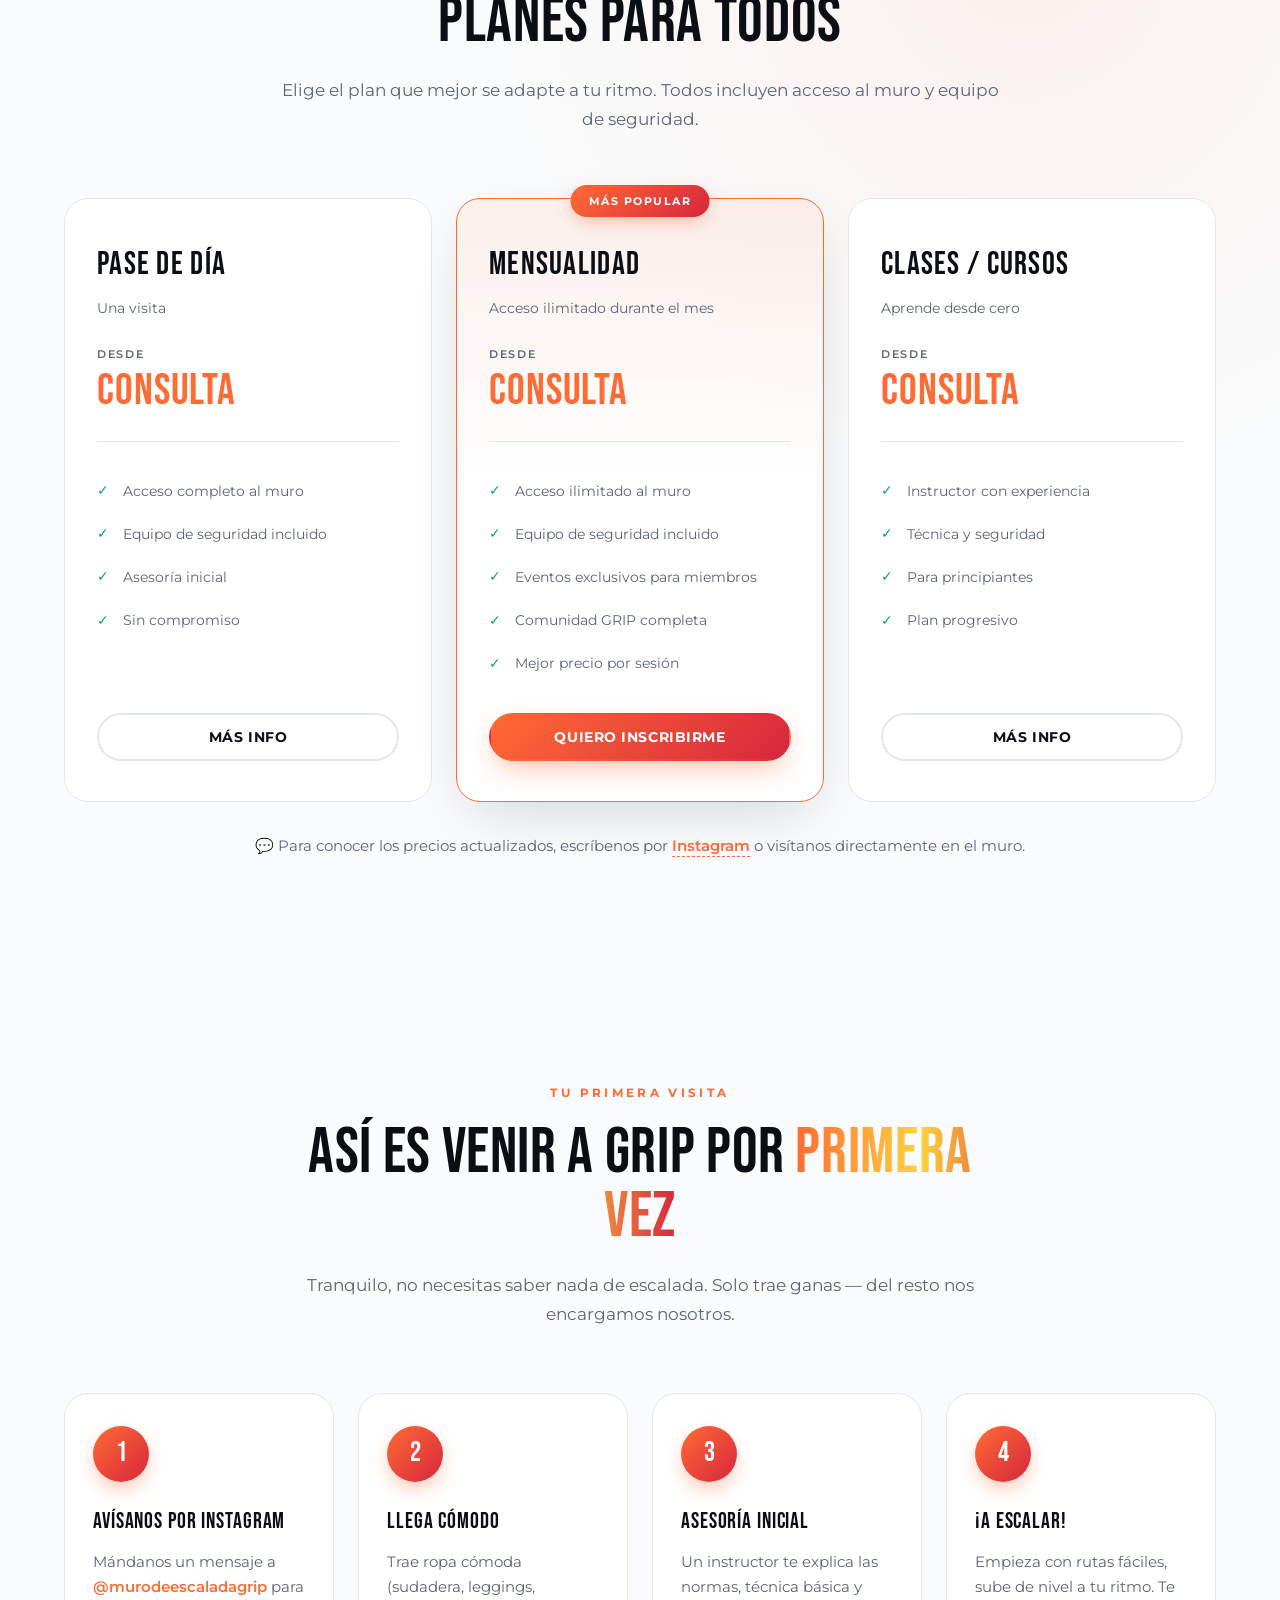
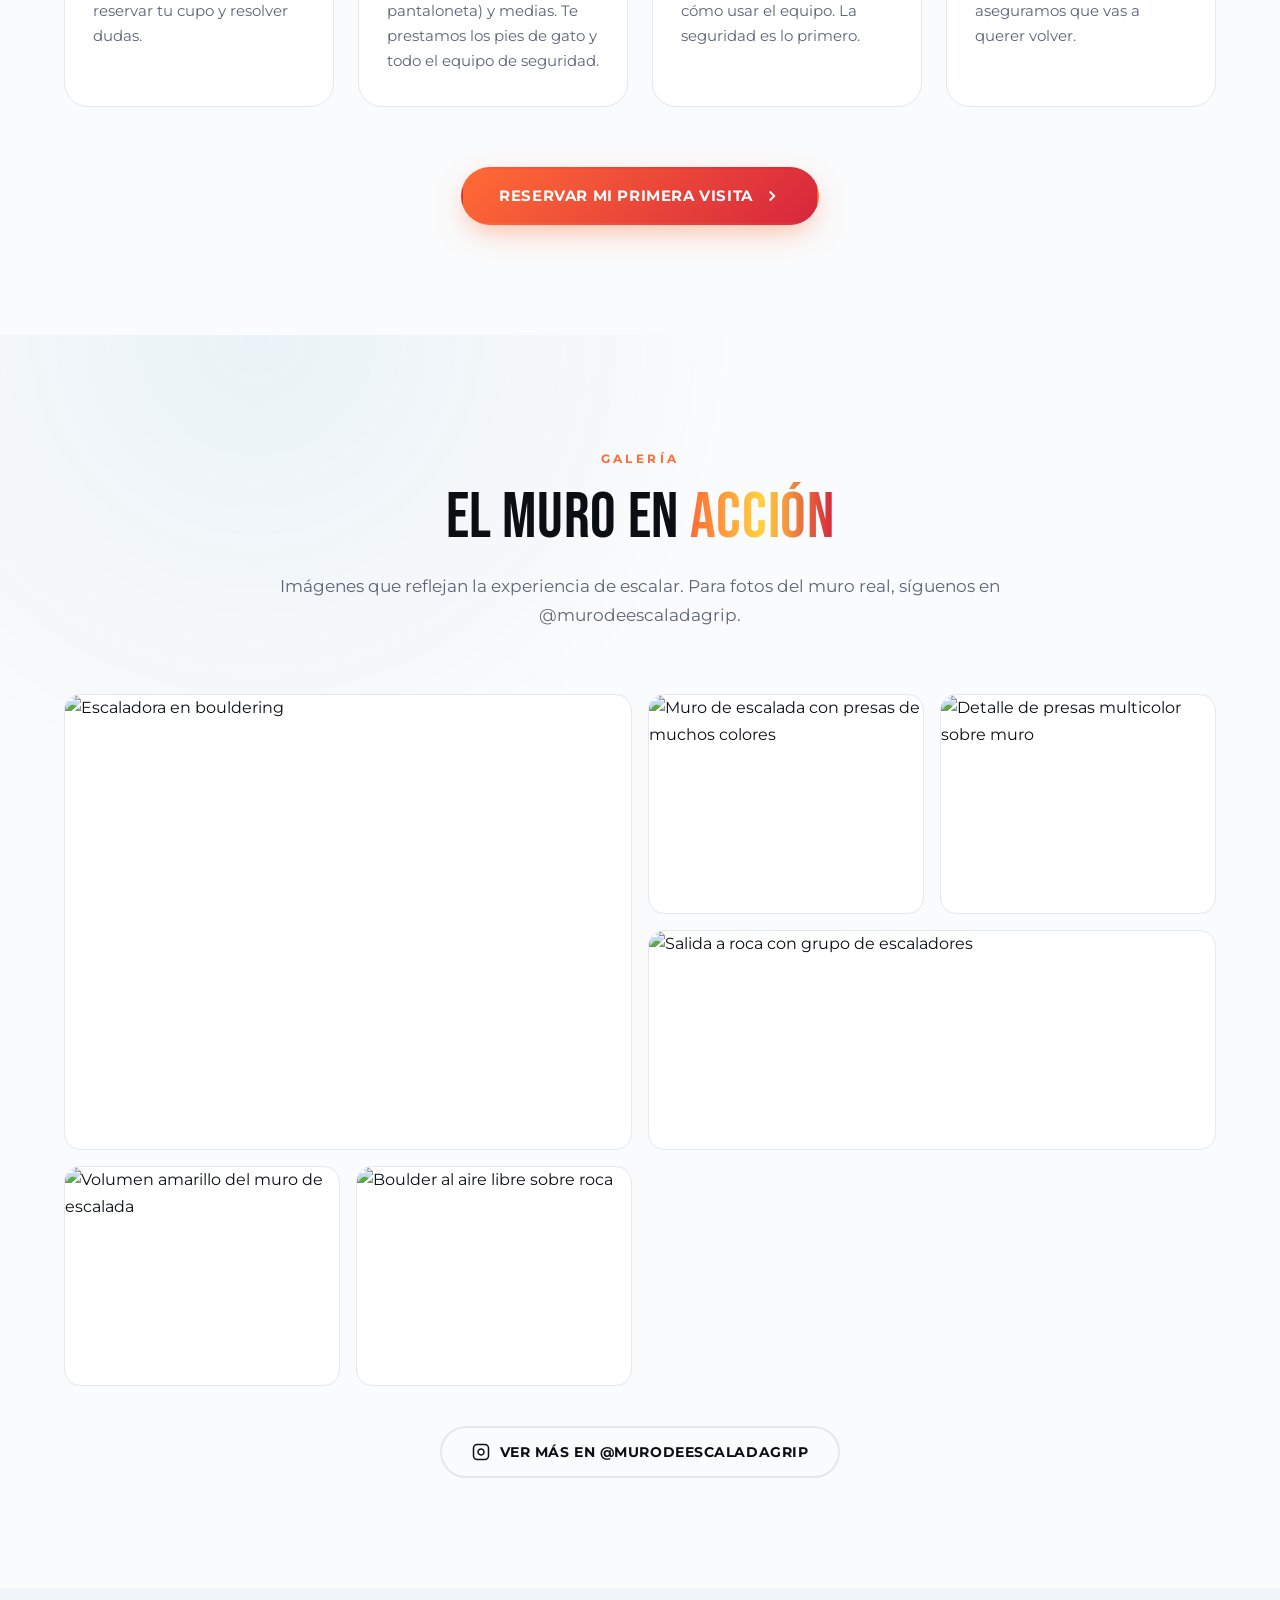
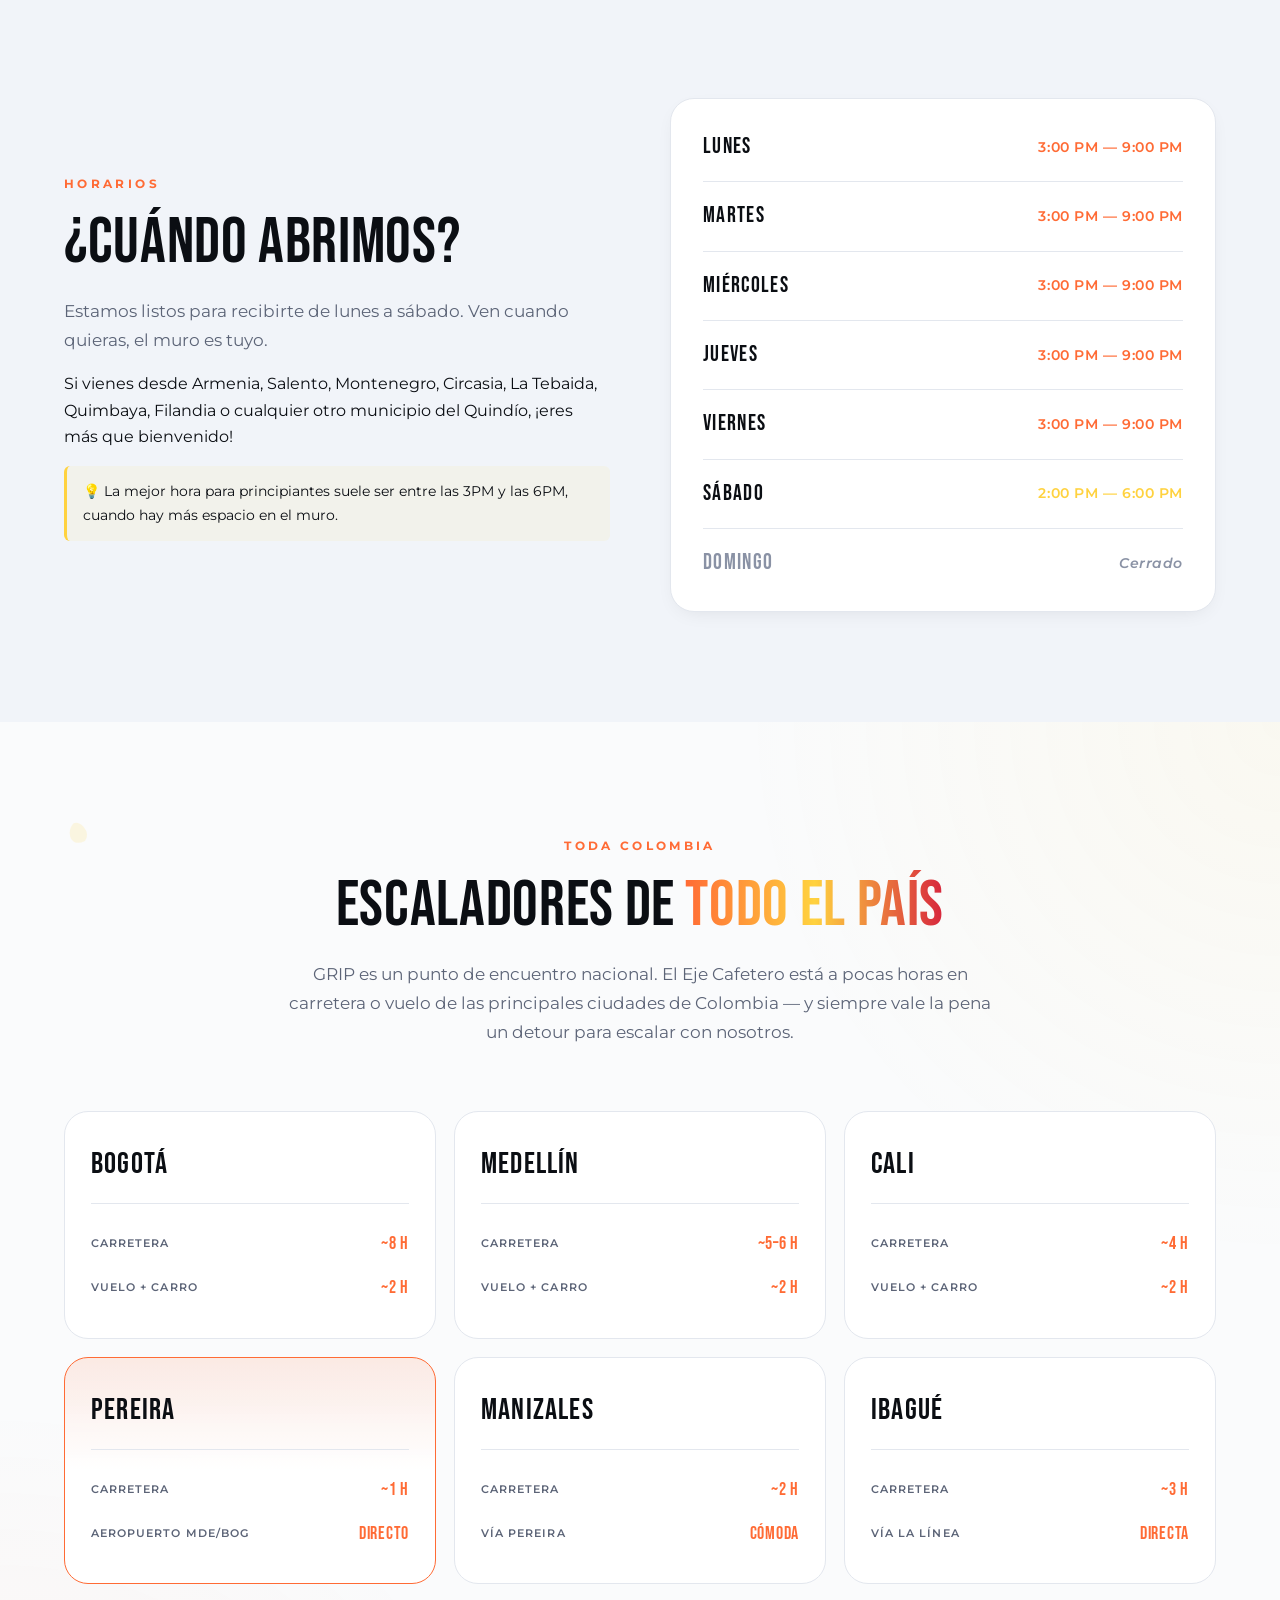
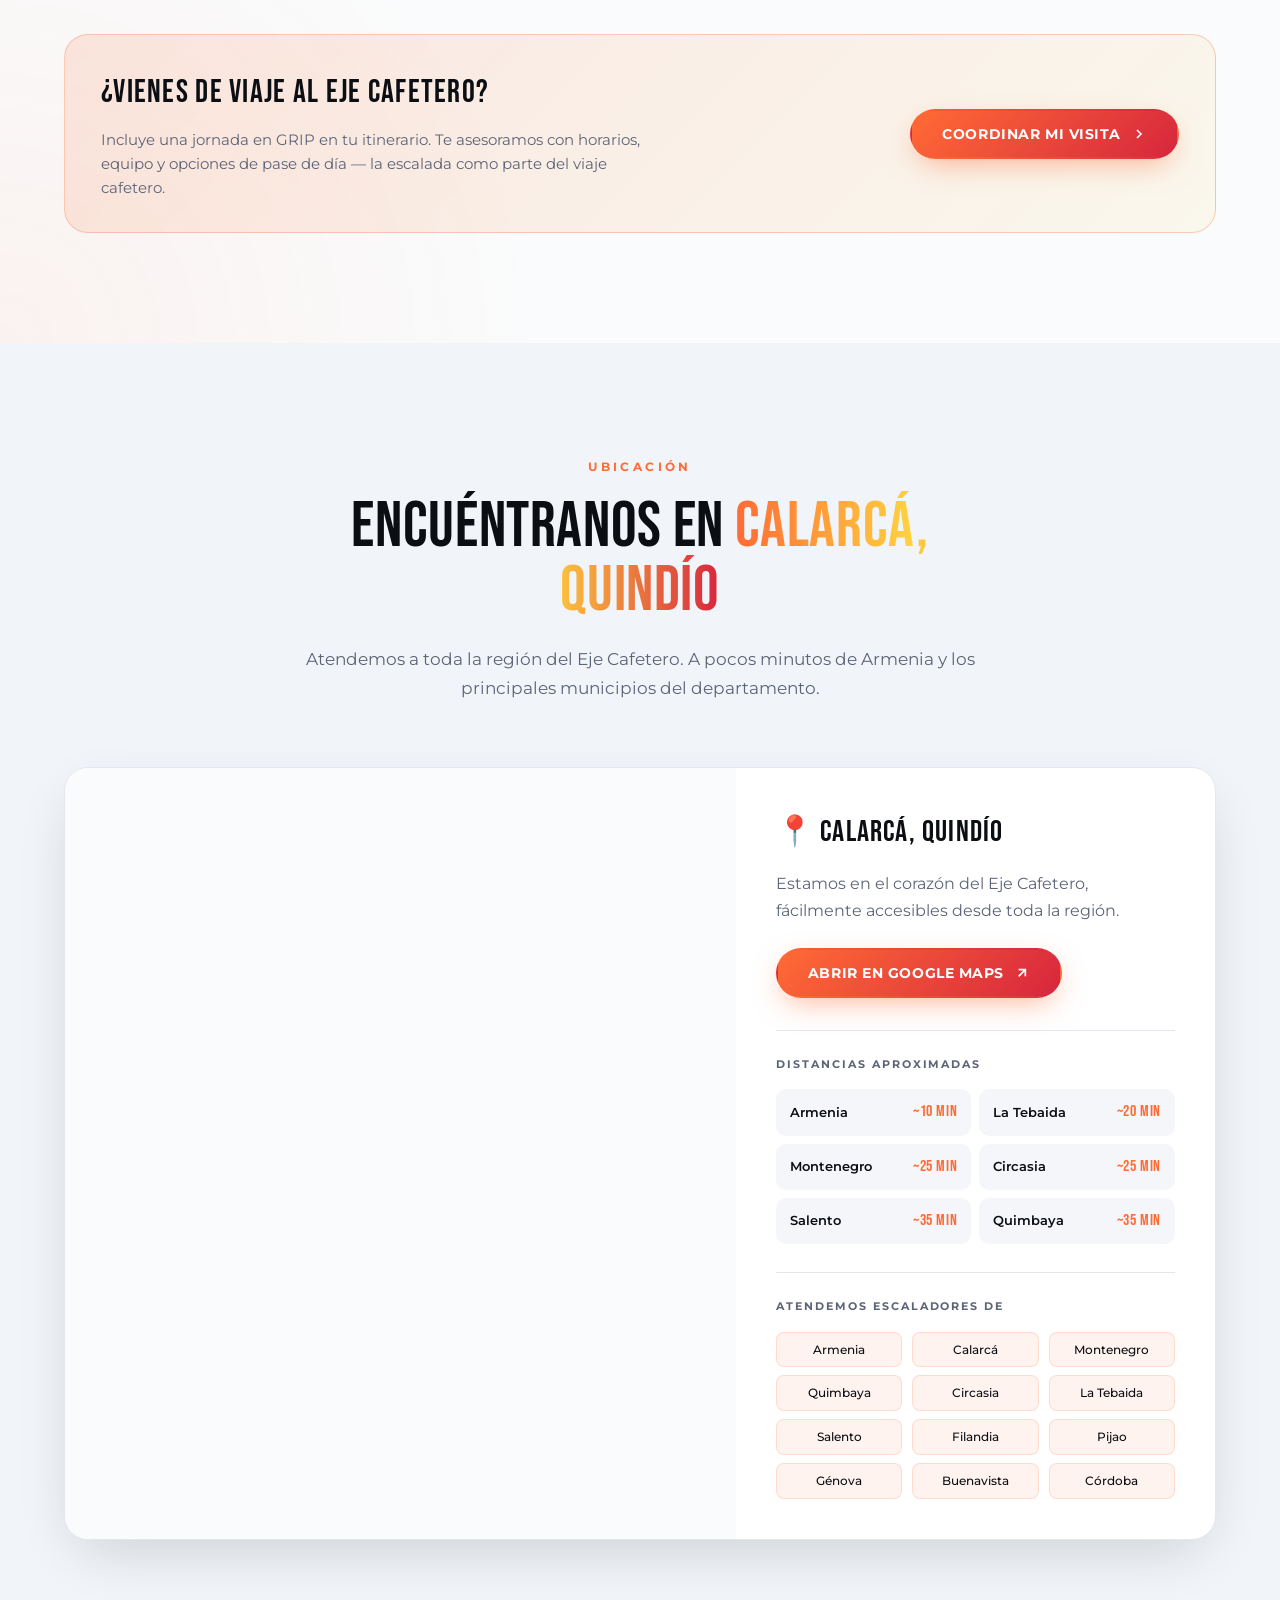
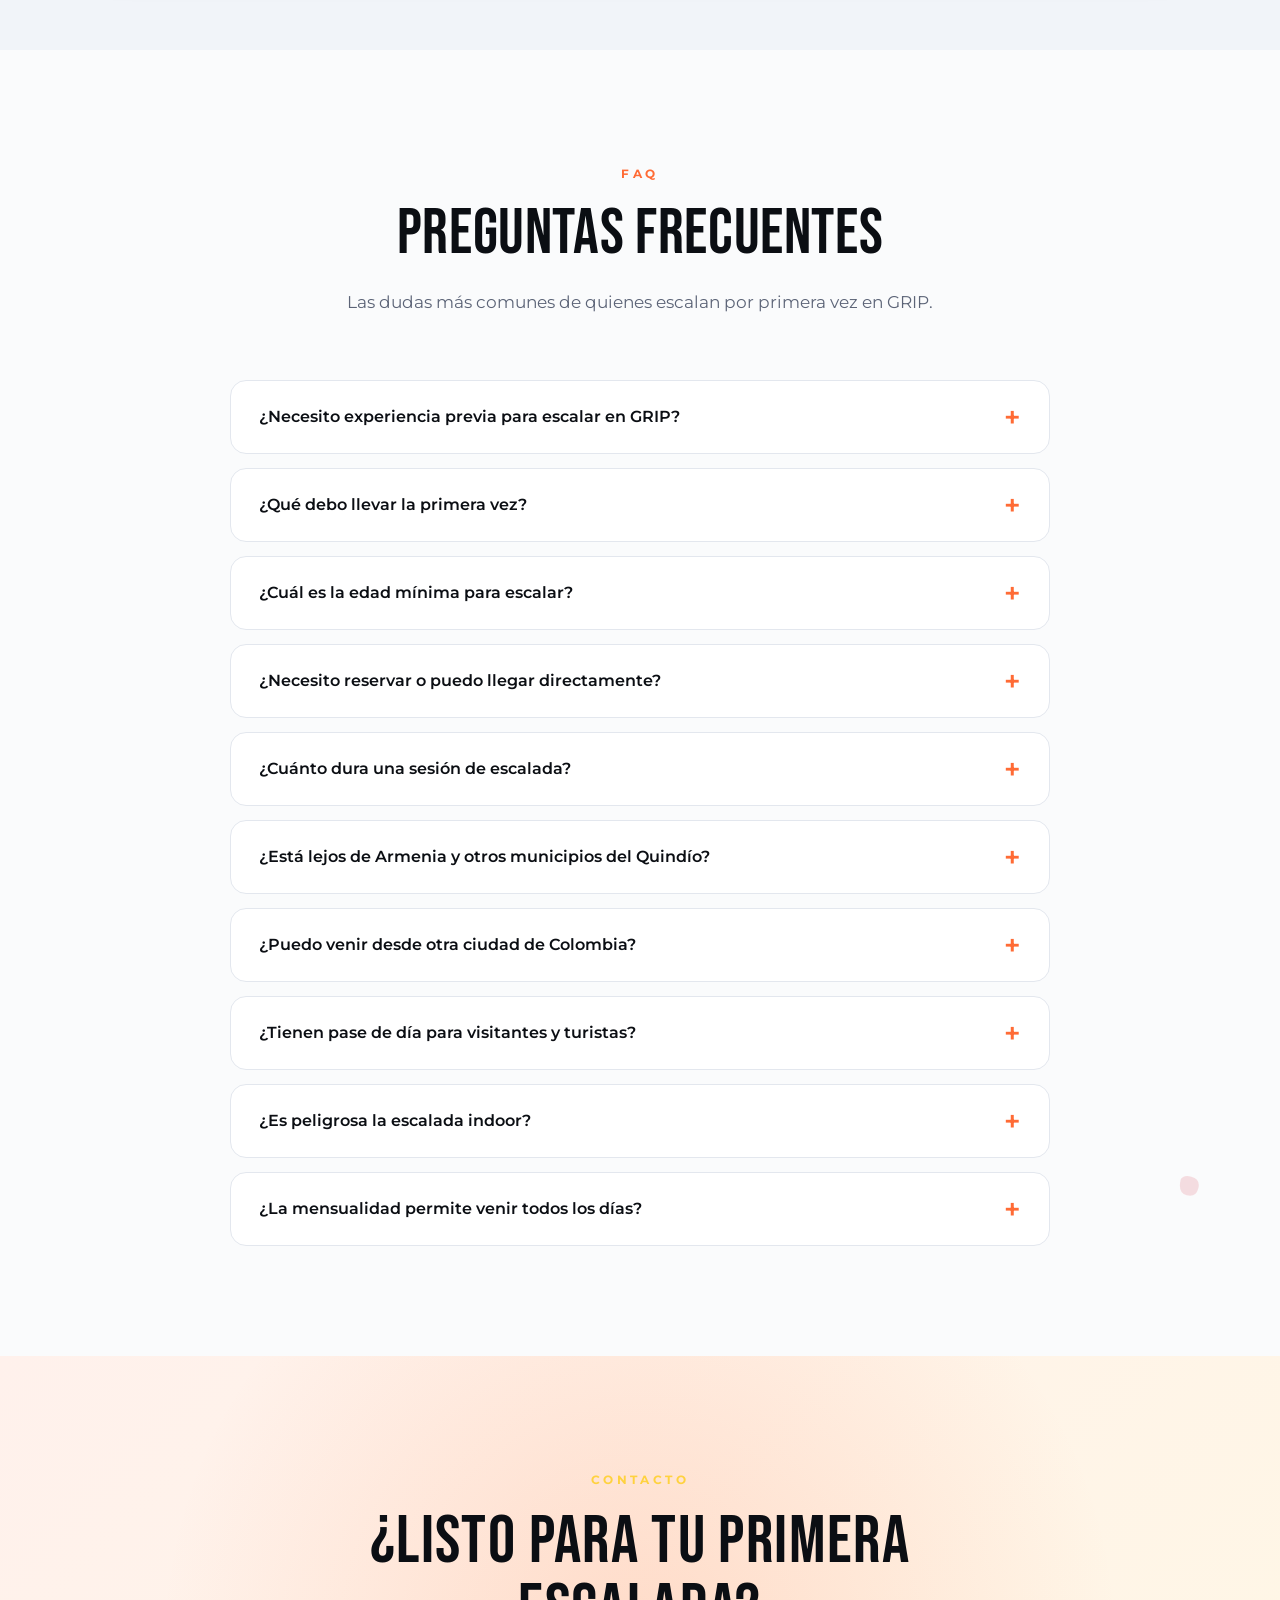
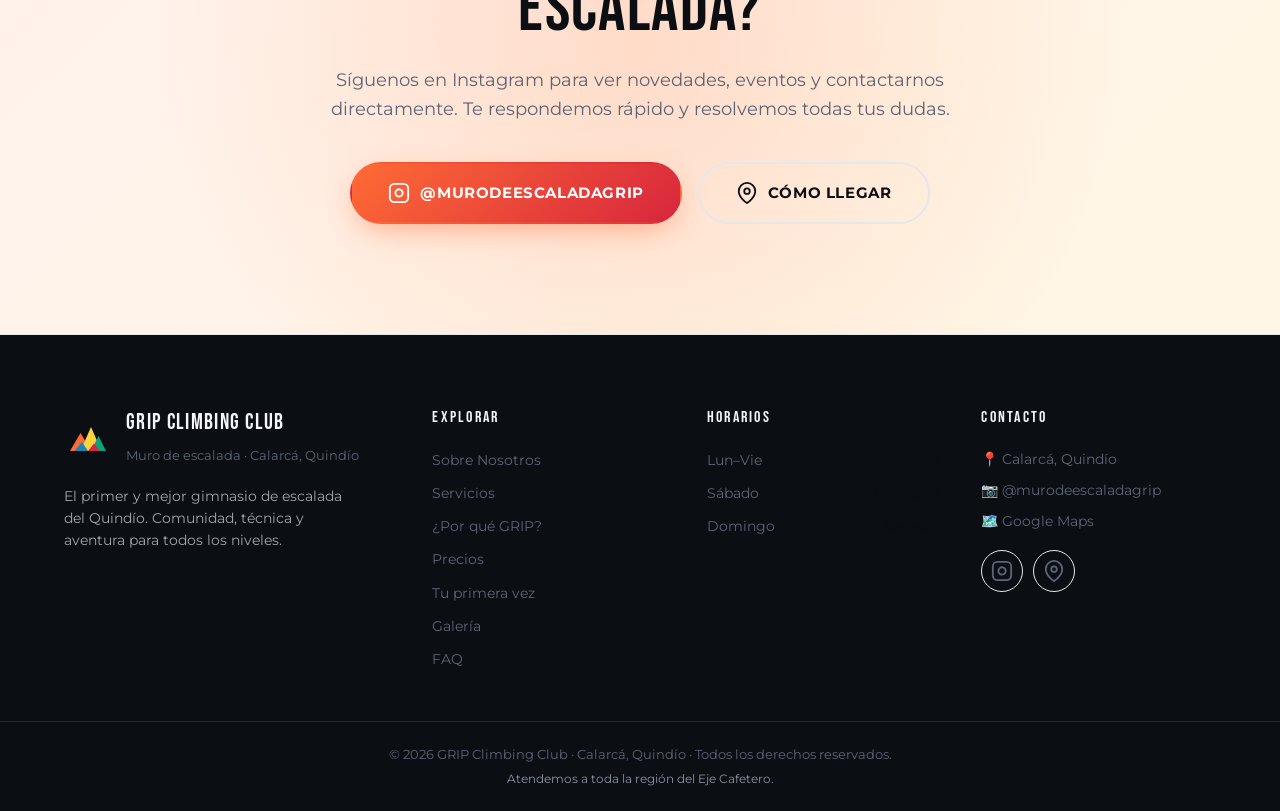
==== commit 7f70ecd1: "Add 8 playful features: climber rail, live status, chalk bursts, holds, tips, achievements - Climb R" ====
--- a/index.html
+++ b/index.html
@@ -309,6 +309,39 @@
     </div>
 </header>
 
+<!-- ===== CLIMB RAIL (climber on a rope, descends with scroll) ===== -->
+<aside class="climb-rail" aria-hidden="true">
+    <div class="climb-rail__rope"></div>
+    <div class="climb-rail__grades">
+        <span class="climb-rail__grade">V0</span>
+        <span class="climb-rail__grade">V2</span>
+        <span class="climb-rail__grade">V4</span>
+        <span class="climb-rail__grade">V6</span>
+        <span class="climb-rail__grade">V8</span>
+        <span class="climb-rail__grade">V10</span>
+        <span class="climb-rail__grade">V12</span>
+    </div>
+    <div class="climb-rail__climber">
+        <svg viewBox="0 0 40 50" width="36" height="44" xmlns="http://www.w3.org/2000/svg">
+            <!-- harness rope attachment -->
+            <line x1="20" y1="0" x2="20" y2="10" stroke="#FF6B35" stroke-width="2.5" stroke-linecap="round"/>
+            <!-- head -->
+            <circle cx="20" cy="14" r="5" fill="#FFD23F" stroke="#0B0E13" stroke-width="1.4"/>
+            <!-- torso -->
+            <rect x="16" y="18" width="8" height="13" rx="2" fill="#FF6B35" stroke="#0B0E13" stroke-width="1.4"/>
+            <!-- arms (gripping rope above) -->
+            <path d="M16 21 L12 14 L18 11" stroke="#0B0E13" stroke-width="2.2" stroke-linecap="round" fill="none"/>
+            <path d="M24 21 L28 14 L22 11" stroke="#0B0E13" stroke-width="2.2" stroke-linecap="round" fill="none"/>
+            <!-- legs (tucked, descending) -->
+            <path d="M17 31 L13 40 L16 44" stroke="#1B85B8" stroke-width="2.6" stroke-linecap="round" fill="none"/>
+            <path d="M23 31 L27 40 L24 44" stroke="#1B85B8" stroke-width="2.6" stroke-linecap="round" fill="none"/>
+            <!-- climbing shoes -->
+            <ellipse cx="16" cy="45" rx="3" ry="1.5" fill="#D7263D"/>
+            <ellipse cx="24" cy="45" rx="3" ry="1.5" fill="#D7263D"/>
+        </svg>
+    </div>
+</aside>
+
 <main id="main">
 
 <!-- ===== HERO ===== -->
@@ -319,12 +352,20 @@
         <div class="hero__glow hero__glow--2"></div>
         <div class="hero__glow hero__glow--3"></div>
     </div>
+    <!-- Hidden hold #1 -->
+    <button class="hidden-hold" data-hold="1" aria-label="Presa oculta" style="top: 18%; right: 6%;">
+        <svg viewBox="0 0 24 24" fill="none" stroke="#FF6B35" stroke-width="2.2"><path d="M5 14 Q4 8 10 6 Q18 4 19 10 Q20 16 14 18 Q7 19 5 14 Z" fill="#FF6B35"/></svg>
+    </button>
 
     <div class="container hero__inner">
         <div class="hero__content">
             <span class="hero__eyebrow">
                 <span class="dot"></span>
                 Calarcá · Quindío · Colombia
+            </span>
+            <span class="status-pill" data-status-pill data-state="closed" role="status" aria-live="polite">
+                <span class="status-dot" aria-hidden="true"></span>
+                <span class="status-text">·</span>
             </span>
             <h1 class="hero__title" id="hero-title">
                 Escala. <span class="text-gradient">Entrena.</span><br>
@@ -392,6 +433,20 @@
     </a>
 </section>
 
+<!-- ===== TIP OF THE DAY ===== -->
+<aside class="tip-banner" aria-label="Tip de escalada del día">
+    <div class="container tip-banner__inner">
+        <span class="tip-banner__label">
+            <svg viewBox="0 0 24 24" fill="none" stroke="currentColor" stroke-width="2.4" stroke-linecap="round" stroke-linejoin="round">
+                <path d="M12 2v2M12 20v2M4.93 4.93l1.41 1.41M17.66 17.66l1.41 1.41M2 12h2M20 12h2M4.93 19.07l1.41-1.41M17.66 6.34l1.41-1.41"/>
+                <circle cx="12" cy="12" r="4"/>
+            </svg>
+            Tip de hoy
+        </span>
+        <p class="tip-banner__text" id="tipText">Carga la página para ver el consejo del día.</p>
+    </div>
+</aside>
+
 <!-- ===== PATH CARDS (Primera vez / Soy escalador) ===== -->
 <section class="section section--paths" id="caminos" aria-label="¿Eres nuevo o ya escalas?">
     <div class="container">
@@ -536,7 +591,11 @@
 </section>
 
 <!-- ===== SERVICES ===== -->
-<section class="section section--dark" id="servicios" aria-labelledby="servicios-title">
+<section class="section section--dark" id="servicios" aria-labelledby="servicios-title" style="position:relative;">
+    <!-- Hidden hold #2 -->
+    <button class="hidden-hold" data-hold="2" aria-label="Presa oculta" style="top: 4%; left: 3%;">
+        <svg viewBox="0 0 24 24"><path d="M6 4 Q3 12 8 18 Q14 22 18 16 Q22 8 16 4 Q11 1 6 4 Z" fill="#1B85B8"/></svg>
+    </button>
     <div class="container">
         <div class="section__head">
             <span class="section__eyebrow">Servicios</span>
@@ -585,7 +644,11 @@
 </section>
 
 <!-- ===== WHY GRIP ===== -->
-<section class="section section--why" id="porque" aria-labelledby="porque-title">
+<section class="section section--why" id="porque" aria-labelledby="porque-title" style="position:relative;">
+    <!-- Hidden hold #3 -->
+    <button class="hidden-hold" data-hold="3" aria-label="Presa oculta" style="bottom: 6%; right: 4%;">
+        <svg viewBox="0 0 24 24"><path d="M4 12 Q4 4 12 4 Q20 4 20 12 Q20 20 12 20 Q4 20 4 12 Z" fill="#06A77D"/></svg>
+    </button>
     <div class="container">
         <div class="section__head">
             <span class="section__eyebrow">¿Por qué GRIP?</span>
@@ -930,7 +993,11 @@
 </section>
 
 <!-- ===== COLOMBIA REACH ===== -->
-<section class="section section--colombia" id="colombia" aria-labelledby="colombia-title">
+<section class="section section--colombia" id="colombia" aria-labelledby="colombia-title" style="position:relative;">
+    <!-- Hidden hold #4 -->
+    <button class="hidden-hold" data-hold="4" aria-label="Presa oculta" style="top: 8%; left: 5%;">
+        <svg viewBox="0 0 24 24"><path d="M8 3 Q3 9 6 16 Q10 22 18 18 Q22 12 17 6 Q12 1 8 3 Z" fill="#FFD23F"/></svg>
+    </button>
     <div class="container">
         <div class="section__head">
             <span class="section__eyebrow">Toda Colombia</span>
@@ -1045,7 +1112,11 @@
 </section>
 
 <!-- ===== FAQ ===== -->
-<section class="section" id="faq" aria-labelledby="faq-title">
+<section class="section" id="faq" aria-labelledby="faq-title" style="position:relative;">
+    <!-- Hidden hold #5 -->
+    <button class="hidden-hold" data-hold="5" aria-label="Presa oculta" style="bottom: 12%; right: 6%;">
+        <svg viewBox="0 0 24 24"><path d="M5 6 Q8 2 14 4 Q22 6 20 14 Q18 22 10 20 Q2 18 5 6 Z" fill="#D7263D"/></svg>
+    </button>
     <div class="container">
         <div class="section__head">
             <span class="section__eyebrow">FAQ</span>
--- a/styles.css
+++ b/styles.css
@@ -1903,6 +1903,345 @@
     box-shadow: 0 8px 22px -6px rgba(255,107,53,.55);
 }
 .bottom-bar__btn--primary:hover { transform: translateY(-2px); }
+
+/* ===== Climber Rail (right-edge rope + scroll-driven climber) ===== */
+.climb-rail {
+    position: fixed;
+    top: 90px;
+    bottom: 110px;
+    right: 22px;
+    width: 56px;
+    z-index: 40;
+    pointer-events: none;
+    opacity: 0;
+    transition: opacity .5s var(--ease-out);
+}
+.climb-rail.ready { opacity: 1; }
+.climb-rail__rope {
+    position: absolute;
+    left: 50%;
+    top: 0;
+    bottom: 0;
+    width: 4px;
+    transform: translateX(-50%);
+    background:
+        repeating-linear-gradient(
+            to bottom,
+            var(--orange) 0 6px,
+            #4a2818 6px 12px
+        );
+    border-radius: 4px;
+    box-shadow: 0 0 16px rgba(0,0,0,.4);
+}
+[data-theme="light"] .climb-rail__rope {
+    background:
+        repeating-linear-gradient(
+            to bottom,
+            var(--orange) 0 6px,
+            #c84a1a 6px 12px
+        );
+    box-shadow: 0 0 14px rgba(0,0,0,.12);
+}
+.climb-rail__grades {
+    position: absolute;
+    inset: 0;
+    pointer-events: none;
+}
+.climb-rail__grade {
+    position: absolute;
+    right: 16px;
+    transform: translateY(-50%);
+    font-family: var(--font-display);
+    font-size: 11px;
+    letter-spacing: .08em;
+    color: var(--muted);
+    padding: 2px 6px;
+    background: var(--bg);
+    border-radius: 4px;
+    border: 1px solid var(--line);
+    line-height: 1;
+    font-weight: 400;
+    white-space: nowrap;
+    transition: color .3s var(--ease), border-color .3s var(--ease);
+}
+.climb-rail__grade.passed {
+    color: var(--orange);
+    border-color: rgba(255,107,53,.4);
+}
+.climb-rail__climber {
+    position: absolute;
+    left: 50%;
+    top: 0;
+    transform: translate(-50%, 0);
+    width: 36px;
+    height: 44px;
+    will-change: transform;
+    transition: transform .12s linear;
+    filter: drop-shadow(0 4px 10px rgba(0,0,0,.4));
+}
+.climb-rail__climber svg { display: block; }
+
+/* ===== Open-now status badge ===== */
+.status-pill {
+    display: inline-flex;
+    align-items: center;
+    gap: 8px;
+    margin-top: 12px;
+    padding: 6px 12px;
+    border-radius: 999px;
+    font-size: 11px;
+    letter-spacing: .15em;
+    text-transform: uppercase;
+    font-weight: 600;
+    background: var(--bg-card);
+    border: 1px solid var(--line);
+    color: var(--muted);
+    transition: opacity .3s var(--ease);
+}
+.status-pill .status-dot {
+    width: 8px;
+    height: 8px;
+    border-radius: 50%;
+    flex-shrink: 0;
+}
+.status-pill[data-state="open"] {
+    color: var(--green);
+    border-color: rgba(6,167,125,.35);
+    background: rgba(6,167,125,.08);
+}
+.status-pill[data-state="open"] .status-dot {
+    background: var(--green);
+    box-shadow: 0 0 0 0 rgba(6,167,125,.6);
+    animation: status-pulse 2.4s var(--ease) infinite;
+}
+.status-pill[data-state="closed"] {
+    color: var(--muted);
+    border-color: var(--line);
+}
+.status-pill[data-state="closed"] .status-dot {
+    background: var(--red);
+    opacity: .7;
+}
+@keyframes status-pulse {
+    0%   { box-shadow: 0 0 0 0 rgba(6,167,125,.55); }
+    70%  { box-shadow: 0 0 0 10px rgba(6,167,125,0); }
+    100% { box-shadow: 0 0 0 0 rgba(6,167,125,0); }
+}
+
+/* Status in nav (compact variant) */
+.nav .status-pill {
+    margin: 0;
+    padding: 5px 10px;
+    font-size: 10px;
+    letter-spacing: .12em;
+}
+
+/* ===== Chalk burst particles ===== */
+.chalk-particle {
+    position: fixed;
+    width: var(--size, 6px);
+    height: var(--size, 6px);
+    border-radius: 50%;
+    background: radial-gradient(circle, rgba(255,255,255,.95), rgba(255,255,255,.4) 60%, transparent);
+    pointer-events: none;
+    z-index: 9999;
+    animation: chalk-poof .75s cubic-bezier(.2, .8, .4, 1) forwards;
+    transform: translate(-50%, -50%);
+    will-change: transform, opacity;
+}
+@keyframes chalk-poof {
+    0%   { opacity: 0; transform: translate(-50%, -50%) scale(.4); }
+    15%  { opacity: 1; transform: translate(-50%, -50%) scale(1); }
+    100% {
+        opacity: 0;
+        transform:
+            translate(calc(-50% + var(--dx)), calc(-50% + var(--dy)))
+            scale(1.2);
+    }
+}
+
+/* ===== Cursor chalk trail (lighter particle) ===== */
+.cursor-chalk {
+    position: fixed;
+    width: 8px;
+    height: 8px;
+    border-radius: 50%;
+    background: radial-gradient(circle, rgba(255,255,255,.7), transparent 70%);
+    pointer-events: none;
+    z-index: 9998;
+    animation: cursor-chalk-fade .6s ease-out forwards;
+    transform: translate(-50%, -50%);
+    mix-blend-mode: screen;
+}
+@keyframes cursor-chalk-fade {
+    0%   { opacity: .8; transform: translate(-50%, -50%) scale(1); }
+    100% { opacity: 0;  transform: translate(-50%, calc(-50% + 14px)) scale(.4); }
+}
+
+/* ===== Hidden holds ===== */
+.hidden-hold {
+    position: absolute;
+    width: 28px;
+    height: 28px;
+    padding: 0;
+    background: transparent;
+    border: 0;
+    cursor: pointer;
+    opacity: .14;
+    transition: opacity .4s var(--ease), transform .35s var(--ease);
+    z-index: 5;
+}
+.hidden-hold:hover,
+.hidden-hold:focus-visible {
+    opacity: .85;
+    transform: scale(1.15) rotate(8deg);
+}
+.hidden-hold.found {
+    opacity: .9;
+    cursor: default;
+    pointer-events: none;
+    animation: hold-found .6s var(--ease-out);
+}
+.hidden-hold.found svg { filter: drop-shadow(0 0 8px currentColor); }
+@keyframes hold-found {
+    0%   { transform: scale(1); }
+    50%  { transform: scale(1.4) rotate(15deg); }
+    100% { transform: scale(1) rotate(0); }
+}
+.hidden-hold svg { width: 100%; height: 100%; display: block; }
+
+/* ===== Toast (holds, achievements) ===== */
+.toast {
+    position: fixed;
+    bottom: 100px;
+    left: 50%;
+    transform: translate(-50%, 30px);
+    padding: 14px 20px;
+    background: var(--bg-card);
+    border: 1px solid var(--line);
+    border-left: 4px solid var(--orange);
+    border-radius: 12px;
+    box-shadow: 0 18px 50px -16px rgba(0,0,0,.5);
+    font-size: 13.5px;
+    line-height: 1.5;
+    color: var(--text);
+    z-index: 9000;
+    opacity: 0;
+    max-width: 360px;
+    transition: opacity .35s var(--ease-out), transform .4s var(--ease-out);
+    pointer-events: none;
+}
+.toast.show {
+    opacity: 1;
+    transform: translate(-50%, 0);
+}
+.toast strong { font-weight: 700; }
+.toast code {
+    display: inline-block;
+    margin-top: 4px;
+    padding: 3px 8px;
+    background: var(--bg);
+    border: 1px dashed var(--orange);
+    border-radius: 6px;
+    color: var(--orange);
+    font-family: var(--font-display);
+    letter-spacing: .1em;
+    font-size: 15px;
+}
+.toast small {
+    display: block;
+    color: var(--muted);
+    margin-top: 4px;
+    font-size: 11.5px;
+}
+.toast--win {
+    border-left-color: var(--yellow);
+    background: linear-gradient(135deg, rgba(255,210,63,.14), var(--bg-card) 60%);
+}
+.toast--achievement {
+    bottom: 24px;
+    left: 24px;
+    transform: translate(-30px, 0);
+    border-left-color: var(--green);
+}
+.toast--achievement.show {
+    transform: translate(0, 0);
+}
+
+/* ===== Tip of the day card ===== */
+.tip-banner {
+    background: var(--bg-soft);
+    border-top: 1px solid var(--line);
+    border-bottom: 1px solid var(--line);
+    padding: 18px 0;
+}
+.tip-banner__inner {
+    display: flex;
+    align-items: center;
+    gap: 18px;
+    flex-wrap: wrap;
+}
+.tip-banner__label {
+    display: inline-flex;
+    align-items: center;
+    gap: 8px;
+    flex-shrink: 0;
+    padding: 6px 14px;
+    border-radius: 999px;
+    background: var(--gradient);
+    color: #fff;
+    font-size: 11px;
+    letter-spacing: .18em;
+    text-transform: uppercase;
+    font-weight: 700;
+}
+.tip-banner__label svg {
+    width: 14px;
+    height: 14px;
+}
+.tip-banner__text {
+    flex: 1;
+    min-width: 240px;
+    font-size: 14.5px;
+    line-height: 1.55;
+    color: var(--text);
+}
+.tip-banner__text strong { color: var(--orange); font-weight: 700; }
+
+/* ===== Route line SVG ===== */
+.route-line {
+    position: absolute;
+    top: 0;
+    left: 50%;
+    transform: translateX(-50%);
+    width: 100%;
+    height: 100%;
+    pointer-events: none;
+    z-index: 0;
+    overflow: visible;
+    opacity: .35;
+}
+.route-line path {
+    fill: none;
+    stroke: url(#routeGradient);
+    stroke-width: 2.5;
+    stroke-linecap: round;
+    stroke-dasharray: var(--len, 4000);
+    stroke-dashoffset: var(--off, 4000);
+    transition: stroke-dashoffset .15s linear;
+}
+
+/* Responsive */
+@media (max-width: 1024px) {
+    .climb-rail { display: none; }
+    .route-line { display: none; }
+}
+@media (max-width: 720px) {
+    .toast { max-width: calc(100vw - 32px); bottom: 90px; }
+    .toast--achievement { left: 16px; bottom: 16px; max-width: calc(100vw - 32px); }
+    .tip-banner__inner { gap: 12px; }
+    .tip-banner__text { font-size: 13.5px; min-width: 0; }
+}
 
 /* ===== Responsive ===== */
 @media (max-width: 1100px) {
--- a/styles.css
+++ b/styles.css
@@ -1903,6 +1903,345 @@
     box-shadow: 0 8px 22px -6px rgba(255,107,53,.55);
 }
 .bottom-bar__btn--primary:hover { transform: translateY(-2px); }
+
+/* ===== Climber Rail (right-edge rope + scroll-driven climber) ===== */
+.climb-rail {
+    position: fixed;
+    top: 90px;
+    bottom: 110px;
+    right: 22px;
+    width: 56px;
+    z-index: 40;
+    pointer-events: none;
+    opacity: 0;
+    transition: opacity .5s var(--ease-out);
+}
+.climb-rail.ready { opacity: 1; }
+.climb-rail__rope {
+    position: absolute;
+    left: 50%;
+    top: 0;
+    bottom: 0;
+    width: 4px;
+    transform: translateX(-50%);
+    background:
+        repeating-linear-gradient(
+            to bottom,
+            var(--orange) 0 6px,
+            #4a2818 6px 12px
+        );
+    border-radius: 4px;
+    box-shadow: 0 0 16px rgba(0,0,0,.4);
+}
+[data-theme="light"] .climb-rail__rope {
+    background:
+        repeating-linear-gradient(
+            to bottom,
+            var(--orange) 0 6px,
+            #c84a1a 6px 12px
+        );
+    box-shadow: 0 0 14px rgba(0,0,0,.12);
+}
+.climb-rail__grades {
+    position: absolute;
+    inset: 0;
+    pointer-events: none;
+}
+.climb-rail__grade {
+    position: absolute;
+    right: 16px;
+    transform: translateY(-50%);
+    font-family: var(--font-display);
+    font-size: 11px;
+    letter-spacing: .08em;
+    color: var(--muted);
+    padding: 2px 6px;
+    background: var(--bg);
+    border-radius: 4px;
+    border: 1px solid var(--line);
+    line-height: 1;
+    font-weight: 400;
+    white-space: nowrap;
+    transition: color .3s var(--ease), border-color .3s var(--ease);
+}
+.climb-rail__grade.passed {
+    color: var(--orange);
+    border-color: rgba(255,107,53,.4);
+}
+.climb-rail__climber {
+    position: absolute;
+    left: 50%;
+    top: 0;
+    transform: translate(-50%, 0);
+    width: 36px;
+    height: 44px;
+    will-change: transform;
+    transition: transform .12s linear;
+    filter: drop-shadow(0 4px 10px rgba(0,0,0,.4));
+}
+.climb-rail__climber svg { display: block; }
+
+/* ===== Open-now status badge ===== */
+.status-pill {
+    display: inline-flex;
+    align-items: center;
+    gap: 8px;
+    margin-top: 12px;
+    padding: 6px 12px;
+    border-radius: 999px;
+    font-size: 11px;
+    letter-spacing: .15em;
+    text-transform: uppercase;
+    font-weight: 600;
+    background: var(--bg-card);
+    border: 1px solid var(--line);
+    color: var(--muted);
+    transition: opacity .3s var(--ease);
+}
+.status-pill .status-dot {
+    width: 8px;
+    height: 8px;
+    border-radius: 50%;
+    flex-shrink: 0;
+}
+.status-pill[data-state="open"] {
+    color: var(--green);
+    border-color: rgba(6,167,125,.35);
+    background: rgba(6,167,125,.08);
+}
+.status-pill[data-state="open"] .status-dot {
+    background: var(--green);
+    box-shadow: 0 0 0 0 rgba(6,167,125,.6);
+    animation: status-pulse 2.4s var(--ease) infinite;
+}
+.status-pill[data-state="closed"] {
+    color: var(--muted);
+    border-color: var(--line);
+}
+.status-pill[data-state="closed"] .status-dot {
+    background: var(--red);
+    opacity: .7;
+}
+@keyframes status-pulse {
+    0%   { box-shadow: 0 0 0 0 rgba(6,167,125,.55); }
+    70%  { box-shadow: 0 0 0 10px rgba(6,167,125,0); }
+    100% { box-shadow: 0 0 0 0 rgba(6,167,125,0); }
+}
+
+/* Status in nav (compact variant) */
+.nav .status-pill {
+    margin: 0;
+    padding: 5px 10px;
+    font-size: 10px;
+    letter-spacing: .12em;
+}
+
+/* ===== Chalk burst particles ===== */
+.chalk-particle {
+    position: fixed;
+    width: var(--size, 6px);
+    height: var(--size, 6px);
+    border-radius: 50%;
+    background: radial-gradient(circle, rgba(255,255,255,.95), rgba(255,255,255,.4) 60%, transparent);
+    pointer-events: none;
+    z-index: 9999;
+    animation: chalk-poof .75s cubic-bezier(.2, .8, .4, 1) forwards;
+    transform: translate(-50%, -50%);
+    will-change: transform, opacity;
+}
+@keyframes chalk-poof {
+    0%   { opacity: 0; transform: translate(-50%, -50%) scale(.4); }
+    15%  { opacity: 1; transform: translate(-50%, -50%) scale(1); }
+    100% {
+        opacity: 0;
+        transform:
+            translate(calc(-50% + var(--dx)), calc(-50% + var(--dy)))
+            scale(1.2);
+    }
+}
+
+/* ===== Cursor chalk trail (lighter particle) ===== */
+.cursor-chalk {
+    position: fixed;
+    width: 8px;
+    height: 8px;
+    border-radius: 50%;
+    background: radial-gradient(circle, rgba(255,255,255,.7), transparent 70%);
+    pointer-events: none;
+    z-index: 9998;
+    animation: cursor-chalk-fade .6s ease-out forwards;
+    transform: translate(-50%, -50%);
+    mix-blend-mode: screen;
+}
+@keyframes cursor-chalk-fade {
+    0%   { opacity: .8; transform: translate(-50%, -50%) scale(1); }
+    100% { opacity: 0;  transform: translate(-50%, calc(-50% + 14px)) scale(.4); }
+}
+
+/* ===== Hidden holds ===== */
+.hidden-hold {
+    position: absolute;
+    width: 28px;
+    height: 28px;
+    padding: 0;
+    background: transparent;
+    border: 0;
+    cursor: pointer;
+    opacity: .14;
+    transition: opacity .4s var(--ease), transform .35s var(--ease);
+    z-index: 5;
+}
+.hidden-hold:hover,
+.hidden-hold:focus-visible {
+    opacity: .85;
+    transform: scale(1.15) rotate(8deg);
+}
+.hidden-hold.found {
+    opacity: .9;
+    cursor: default;
+    pointer-events: none;
+    animation: hold-found .6s var(--ease-out);
+}
+.hidden-hold.found svg { filter: drop-shadow(0 0 8px currentColor); }
+@keyframes hold-found {
+    0%   { transform: scale(1); }
+    50%  { transform: scale(1.4) rotate(15deg); }
+    100% { transform: scale(1) rotate(0); }
+}
+.hidden-hold svg { width: 100%; height: 100%; display: block; }
+
+/* ===== Toast (holds, achievements) ===== */
+.toast {
+    position: fixed;
+    bottom: 100px;
+    left: 50%;
+    transform: translate(-50%, 30px);
+    padding: 14px 20px;
+    background: var(--bg-card);
+    border: 1px solid var(--line);
+    border-left: 4px solid var(--orange);
+    border-radius: 12px;
+    box-shadow: 0 18px 50px -16px rgba(0,0,0,.5);
+    font-size: 13.5px;
+    line-height: 1.5;
+    color: var(--text);
+    z-index: 9000;
+    opacity: 0;
+    max-width: 360px;
+    transition: opacity .35s var(--ease-out), transform .4s var(--ease-out);
+    pointer-events: none;
+}
+.toast.show {
+    opacity: 1;
+    transform: translate(-50%, 0);
+}
+.toast strong { font-weight: 700; }
+.toast code {
+    display: inline-block;
+    margin-top: 4px;
+    padding: 3px 8px;
+    background: var(--bg);
+    border: 1px dashed var(--orange);
+    border-radius: 6px;
+    color: var(--orange);
+    font-family: var(--font-display);
+    letter-spacing: .1em;
+    font-size: 15px;
+}
+.toast small {
+    display: block;
+    color: var(--muted);
+    margin-top: 4px;
+    font-size: 11.5px;
+}
+.toast--win {
+    border-left-color: var(--yellow);
+    background: linear-gradient(135deg, rgba(255,210,63,.14), var(--bg-card) 60%);
+}
+.toast--achievement {
+    bottom: 24px;
+    left: 24px;
+    transform: translate(-30px, 0);
+    border-left-color: var(--green);
+}
+.toast--achievement.show {
+    transform: translate(0, 0);
+}
+
+/* ===== Tip of the day card ===== */
+.tip-banner {
+    background: var(--bg-soft);
+    border-top: 1px solid var(--line);
+    border-bottom: 1px solid var(--line);
+    padding: 18px 0;
+}
+.tip-banner__inner {
+    display: flex;
+    align-items: center;
+    gap: 18px;
+    flex-wrap: wrap;
+}
+.tip-banner__label {
+    display: inline-flex;
+    align-items: center;
+    gap: 8px;
+    flex-shrink: 0;
+    padding: 6px 14px;
+    border-radius: 999px;
+    background: var(--gradient);
+    color: #fff;
+    font-size: 11px;
+    letter-spacing: .18em;
+    text-transform: uppercase;
+    font-weight: 700;
+}
+.tip-banner__label svg {
+    width: 14px;
+    height: 14px;
+}
+.tip-banner__text {
+    flex: 1;
+    min-width: 240px;
+    font-size: 14.5px;
+    line-height: 1.55;
+    color: var(--text);
+}
+.tip-banner__text strong { color: var(--orange); font-weight: 700; }
+
+/* ===== Route line SVG ===== */
+.route-line {
+    position: absolute;
+    top: 0;
+    left: 50%;
+    transform: translateX(-50%);
+    width: 100%;
+    height: 100%;
+    pointer-events: none;
+    z-index: 0;
+    overflow: visible;
+    opacity: .35;
+}
+.route-line path {
+    fill: none;
+    stroke: url(#routeGradient);
+    stroke-width: 2.5;
+    stroke-linecap: round;
+    stroke-dasharray: var(--len, 4000);
+    stroke-dashoffset: var(--off, 4000);
+    transition: stroke-dashoffset .15s linear;
+}
+
+/* Responsive */
+@media (max-width: 1024px) {
+    .climb-rail { display: none; }
+    .route-line { display: none; }
+}
+@media (max-width: 720px) {
+    .toast { max-width: calc(100vw - 32px); bottom: 90px; }
+    .toast--achievement { left: 16px; bottom: 16px; max-width: calc(100vw - 32px); }
+    .tip-banner__inner { gap: 12px; }
+    .tip-banner__text { font-size: 13.5px; min-width: 0; }
+}
 
 /* ===== Responsive ===== */
 @media (max-width: 1100px) {
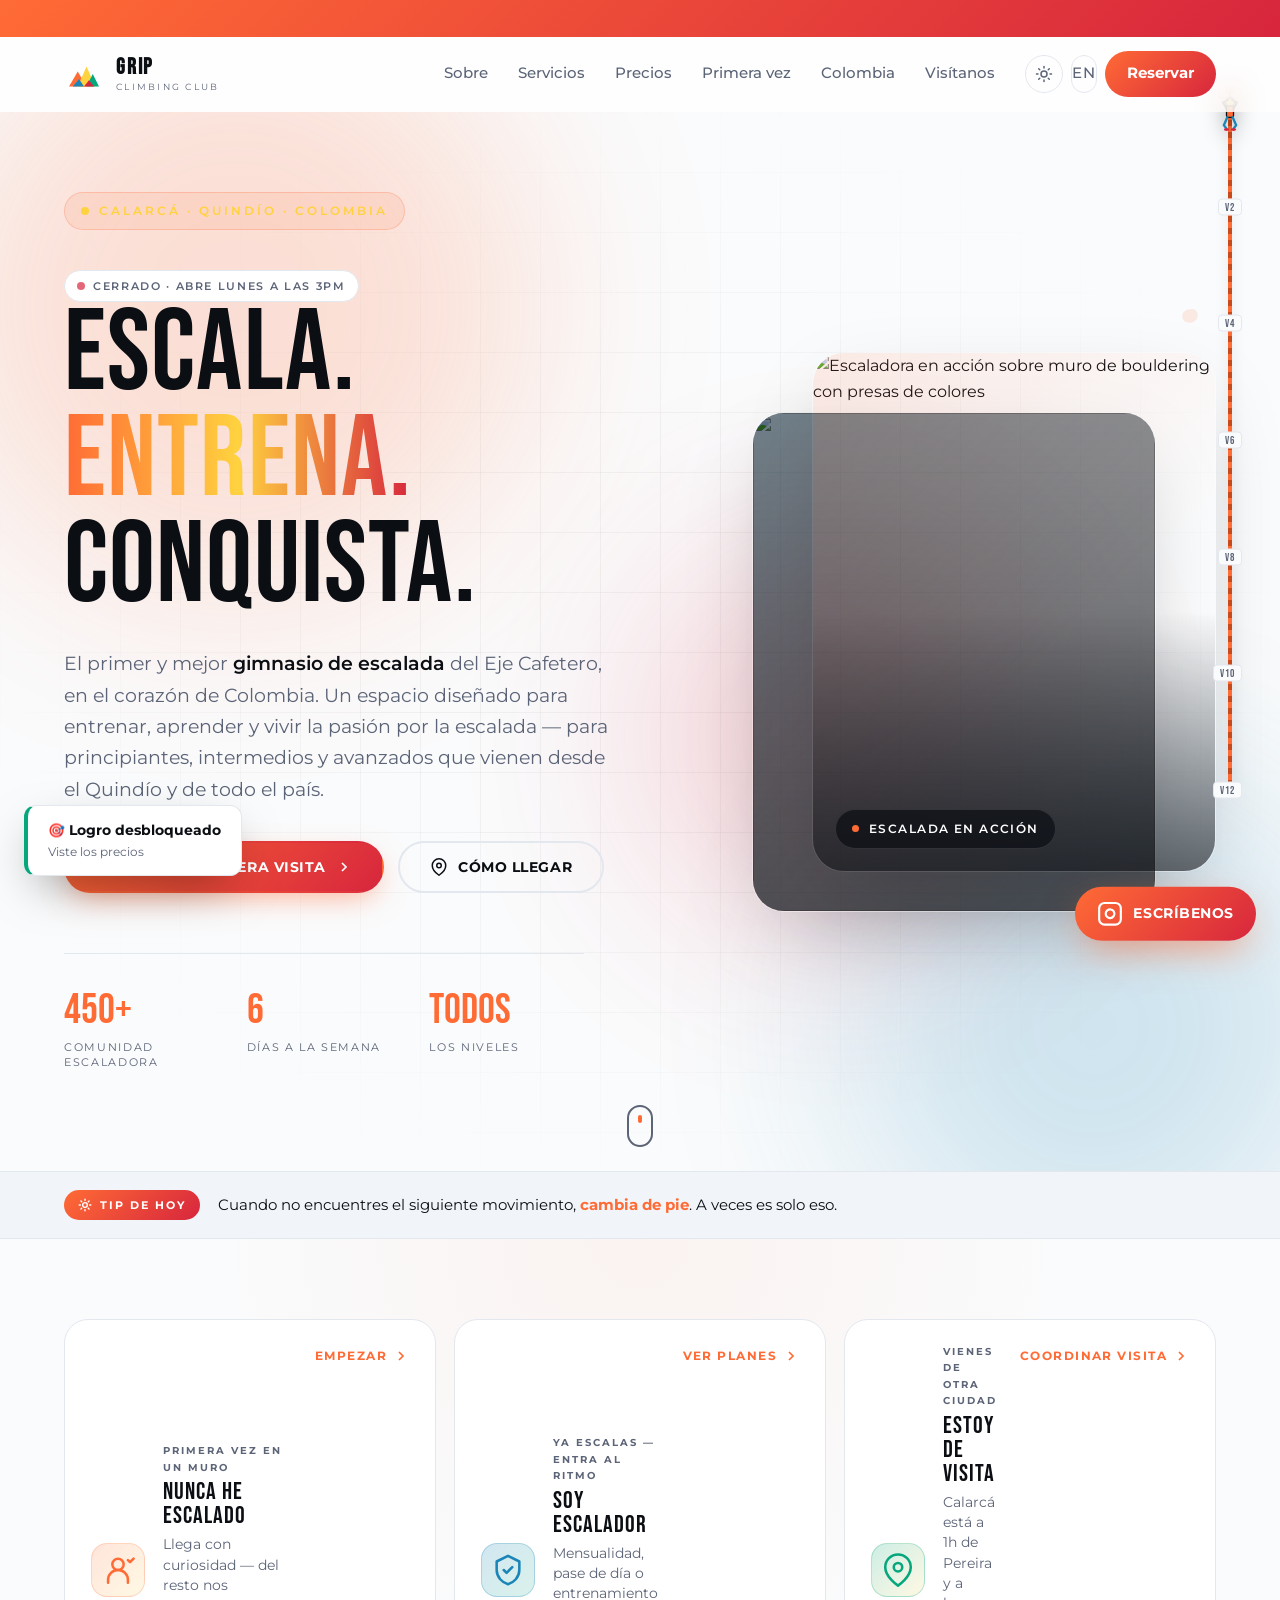
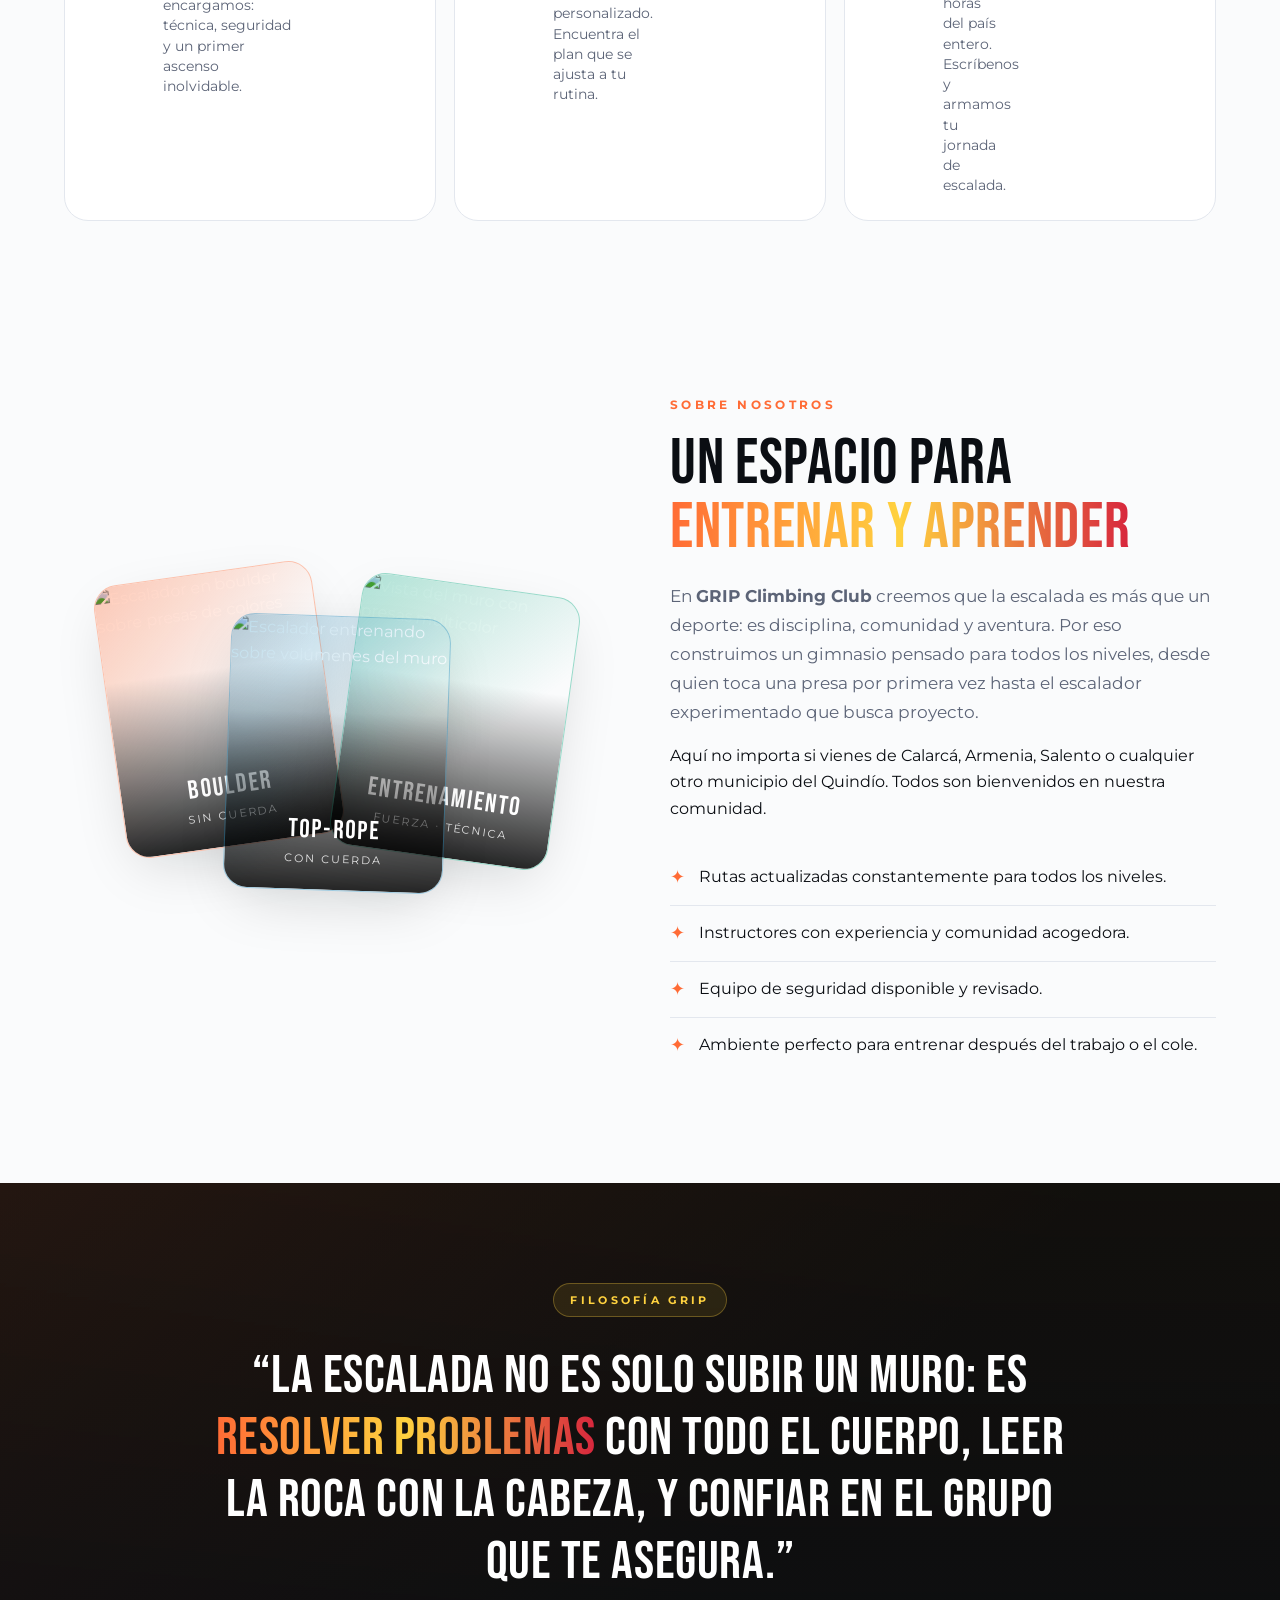
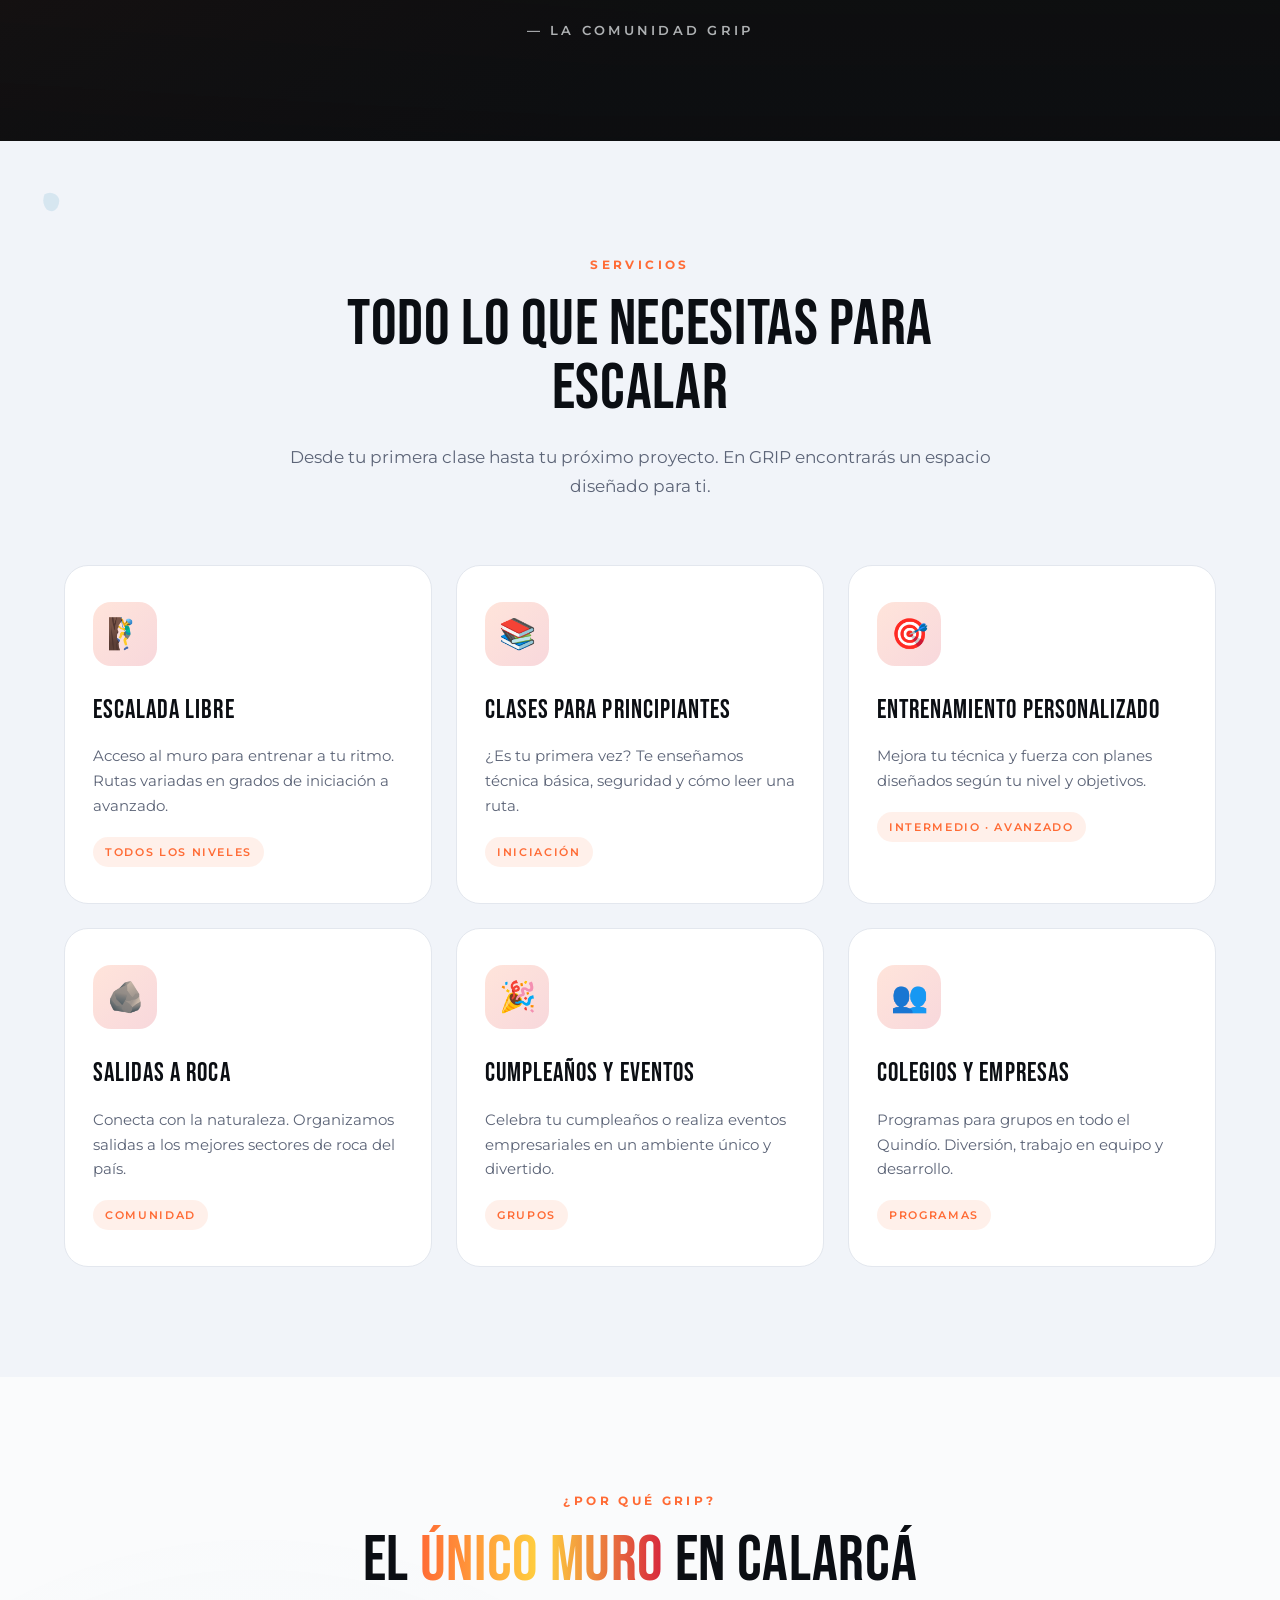
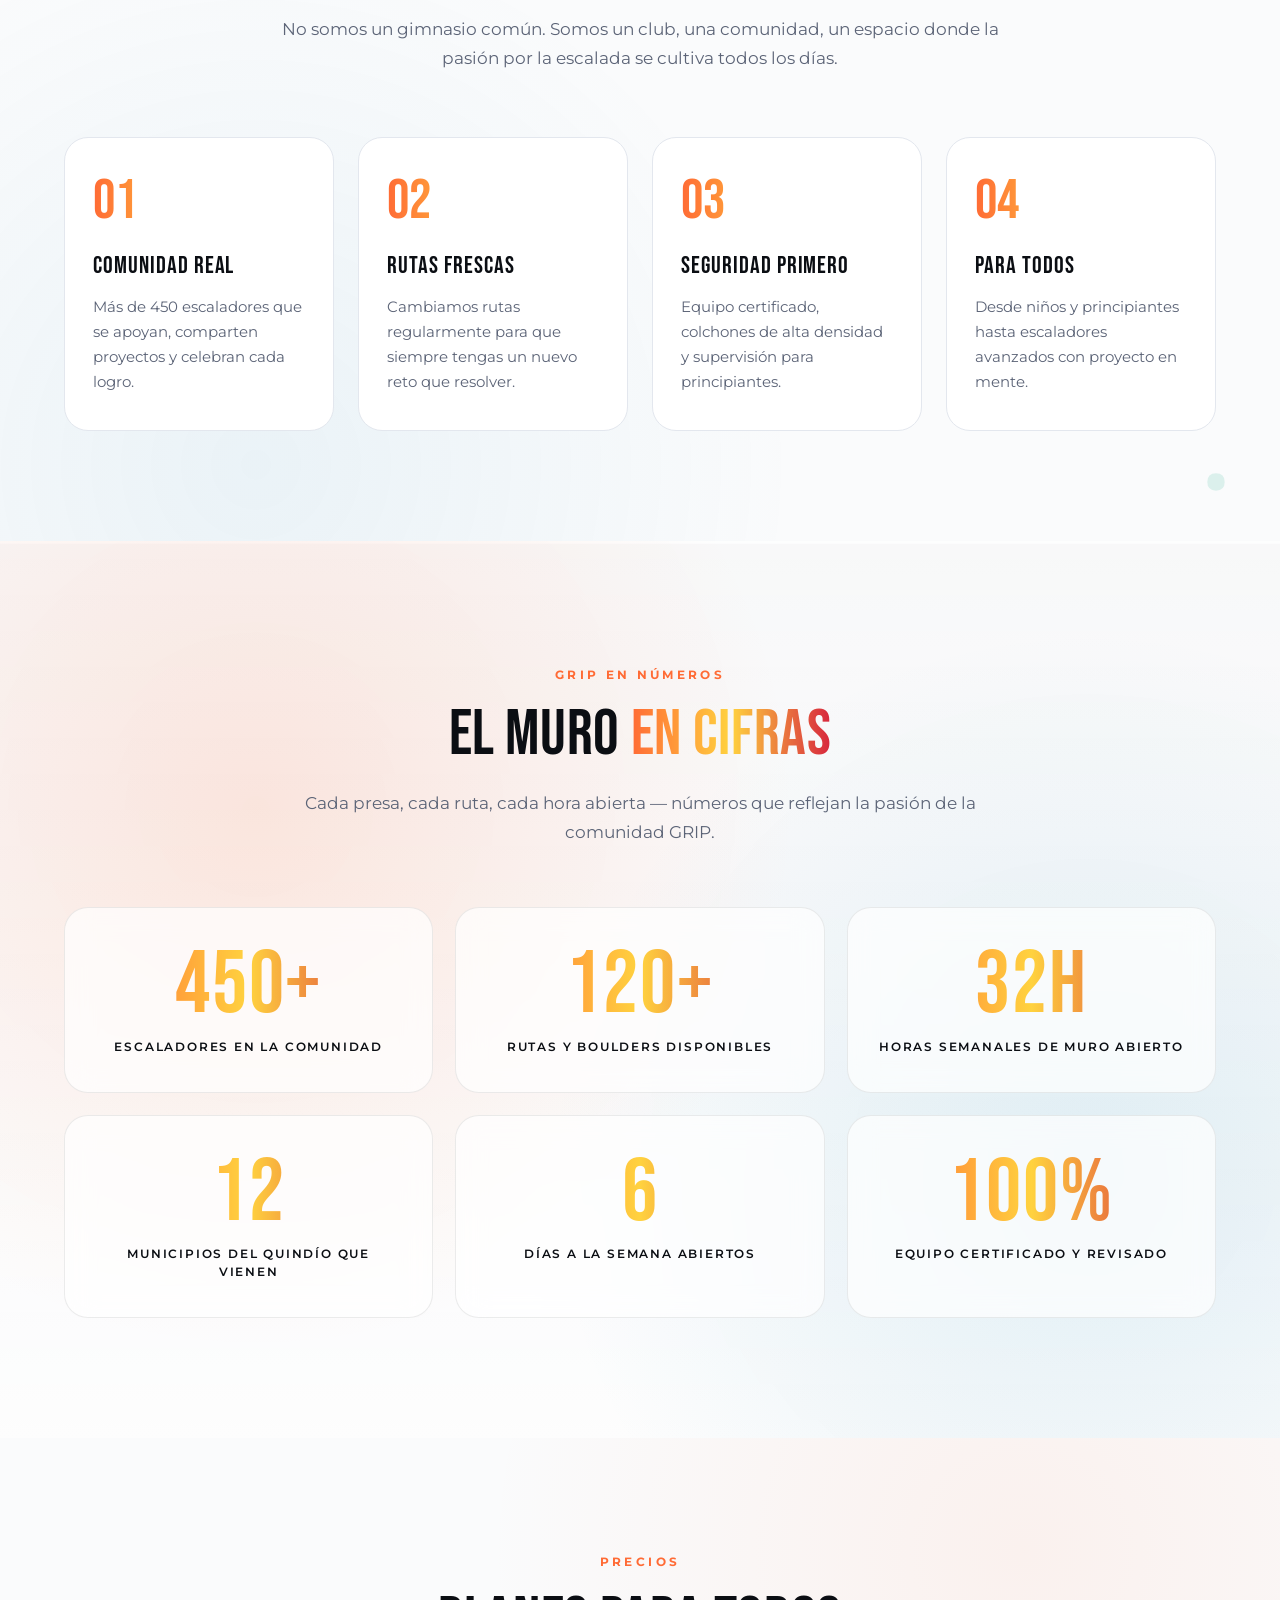
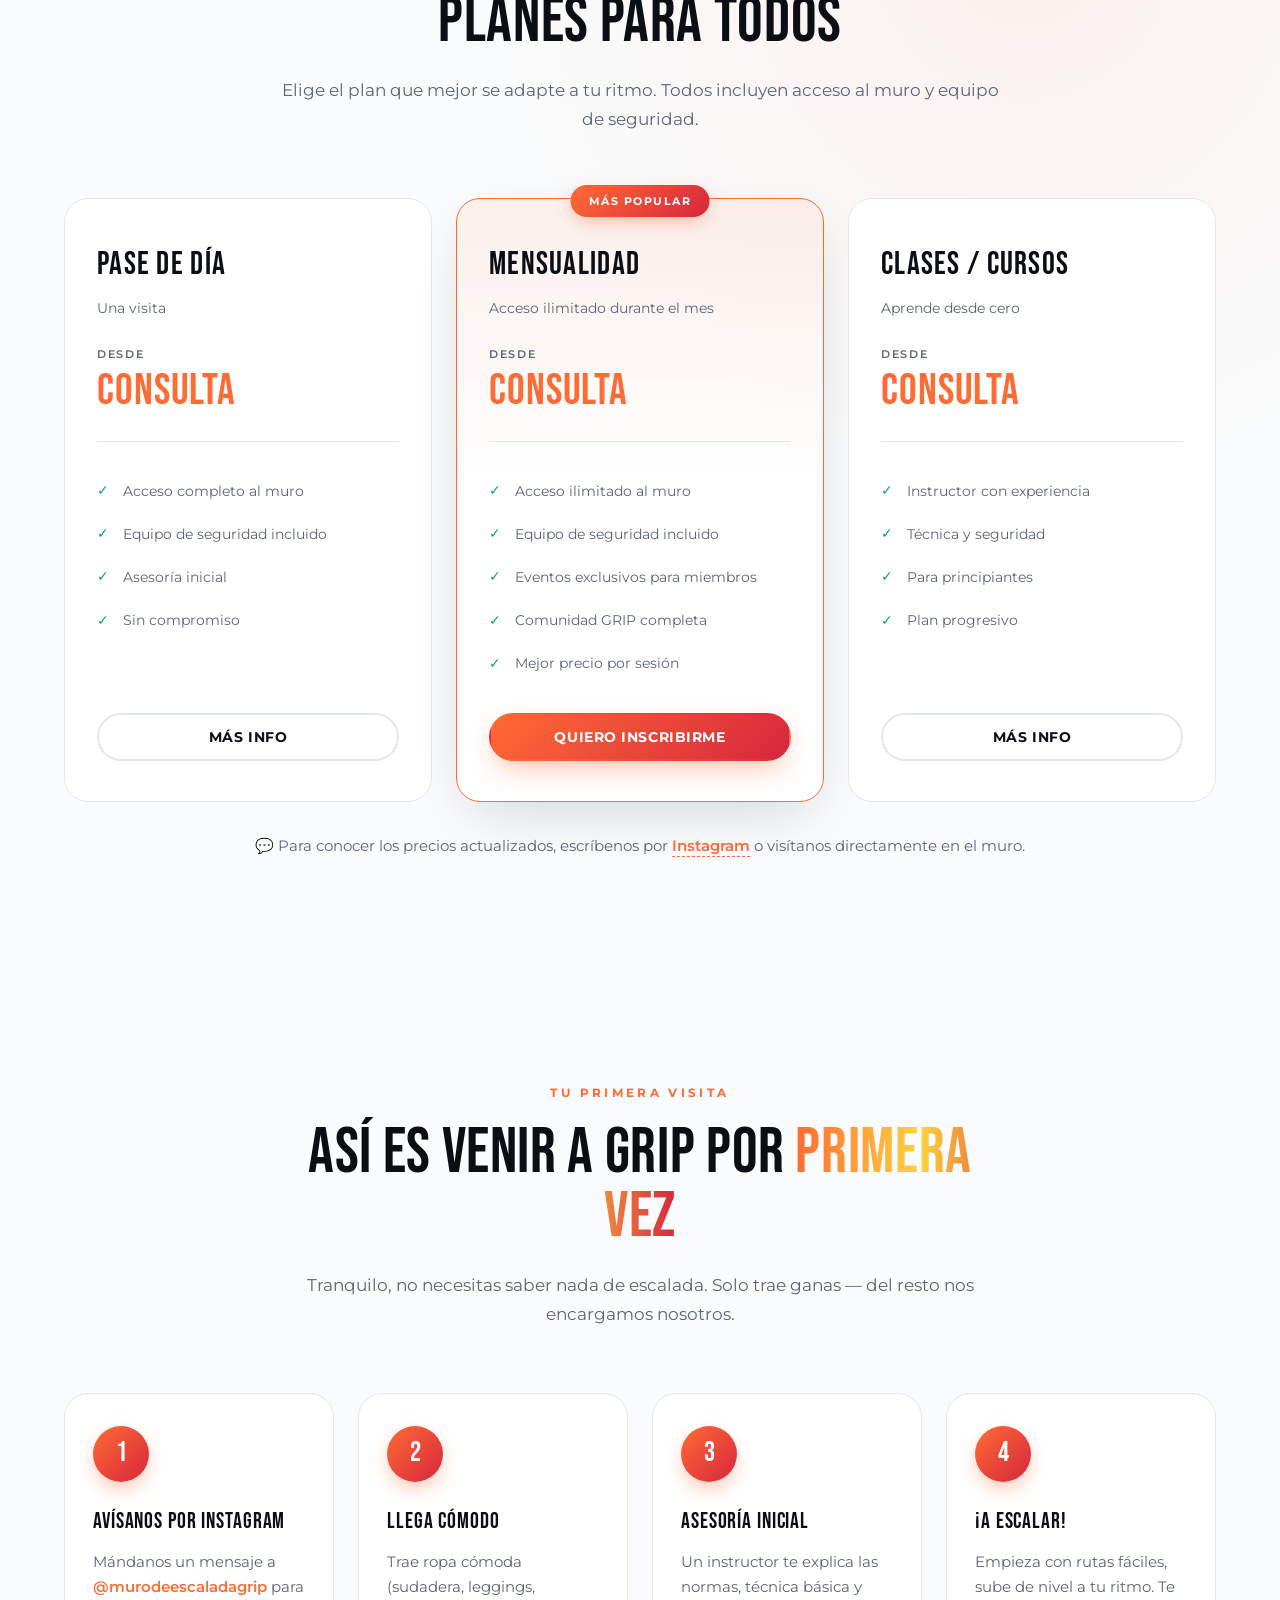
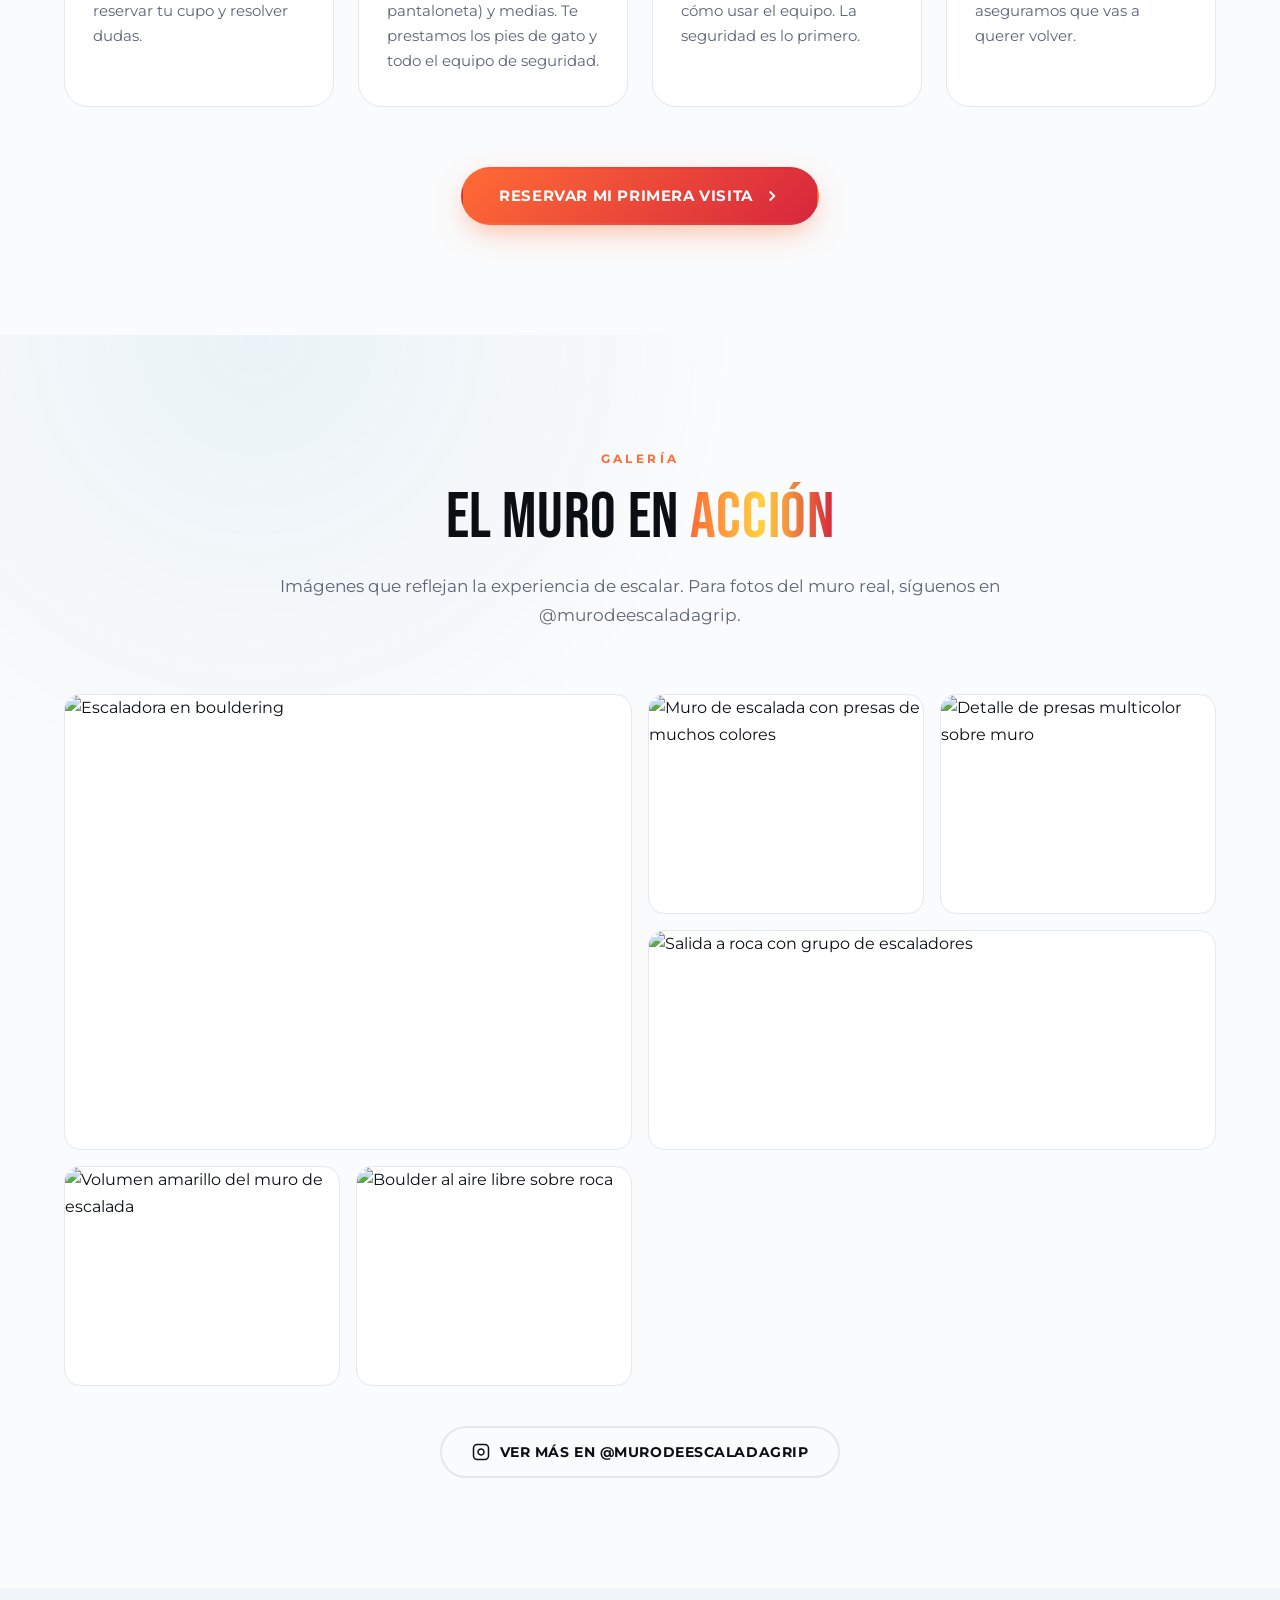
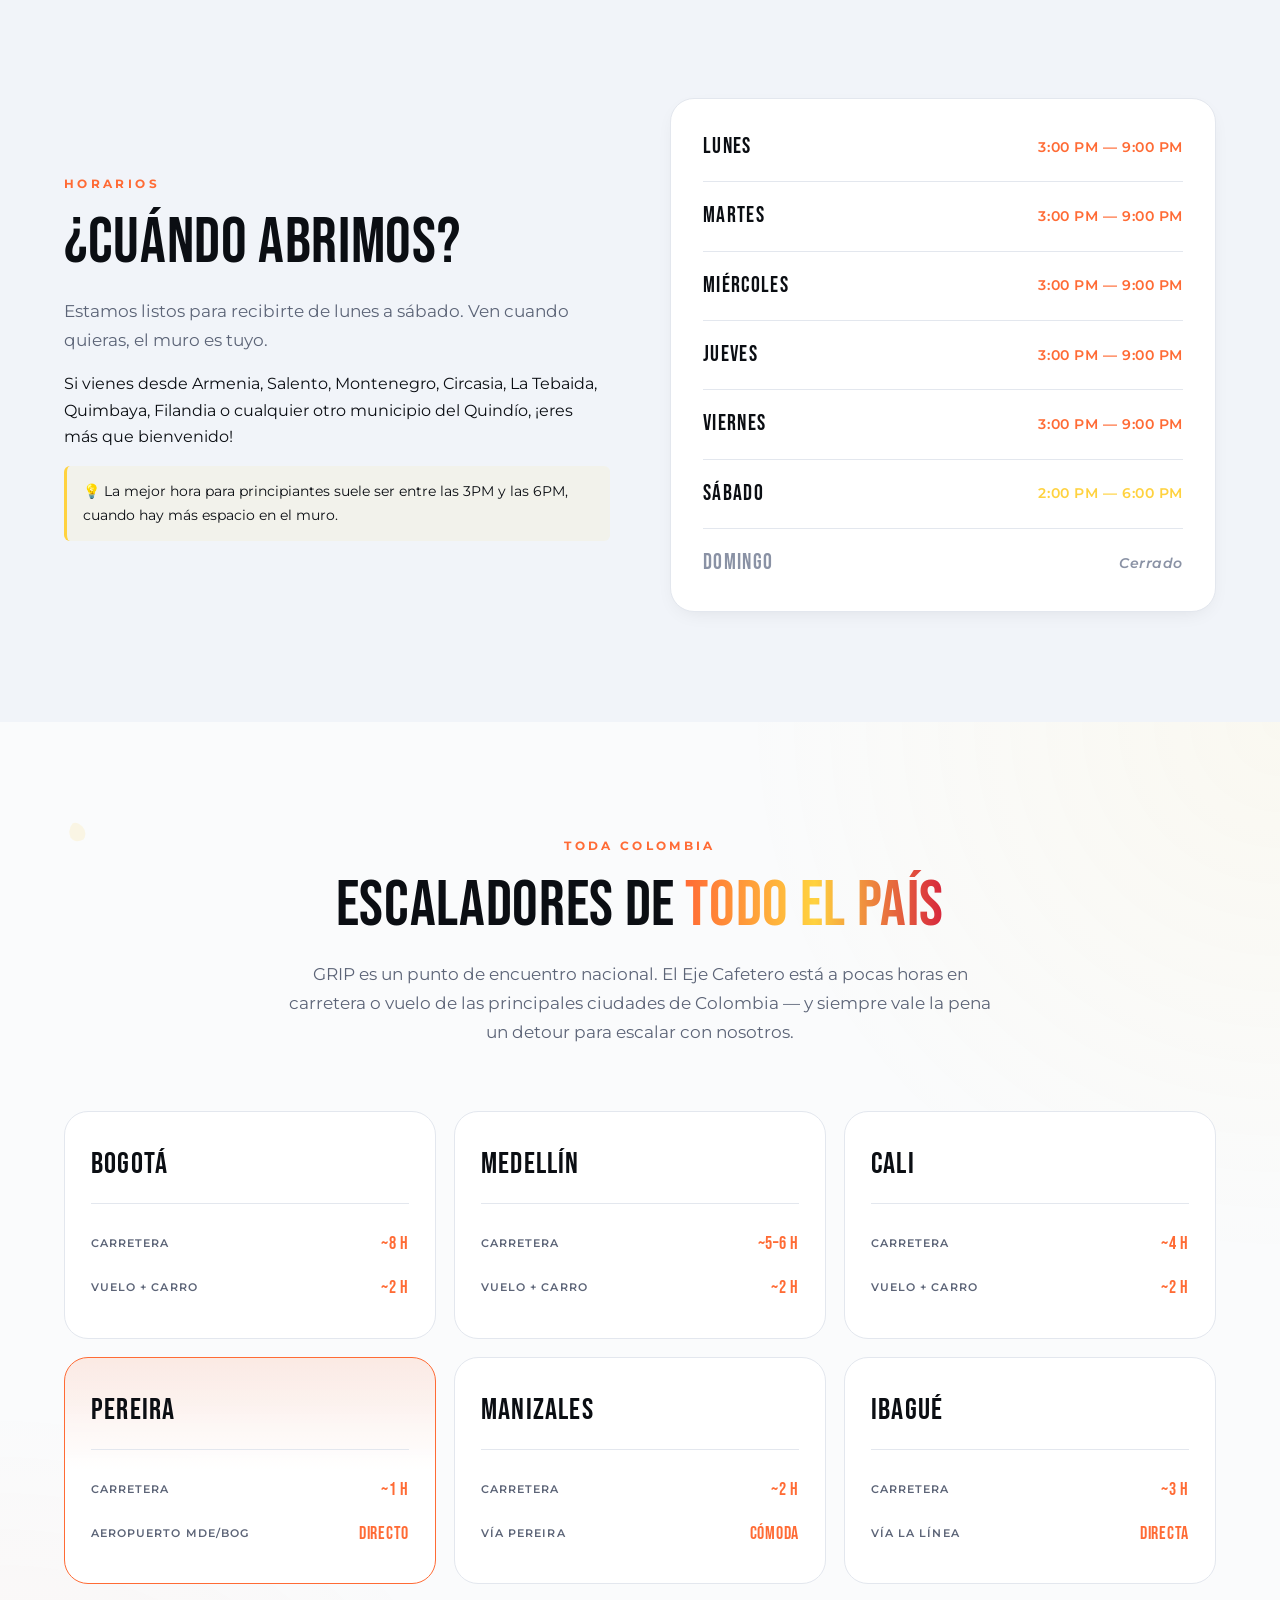
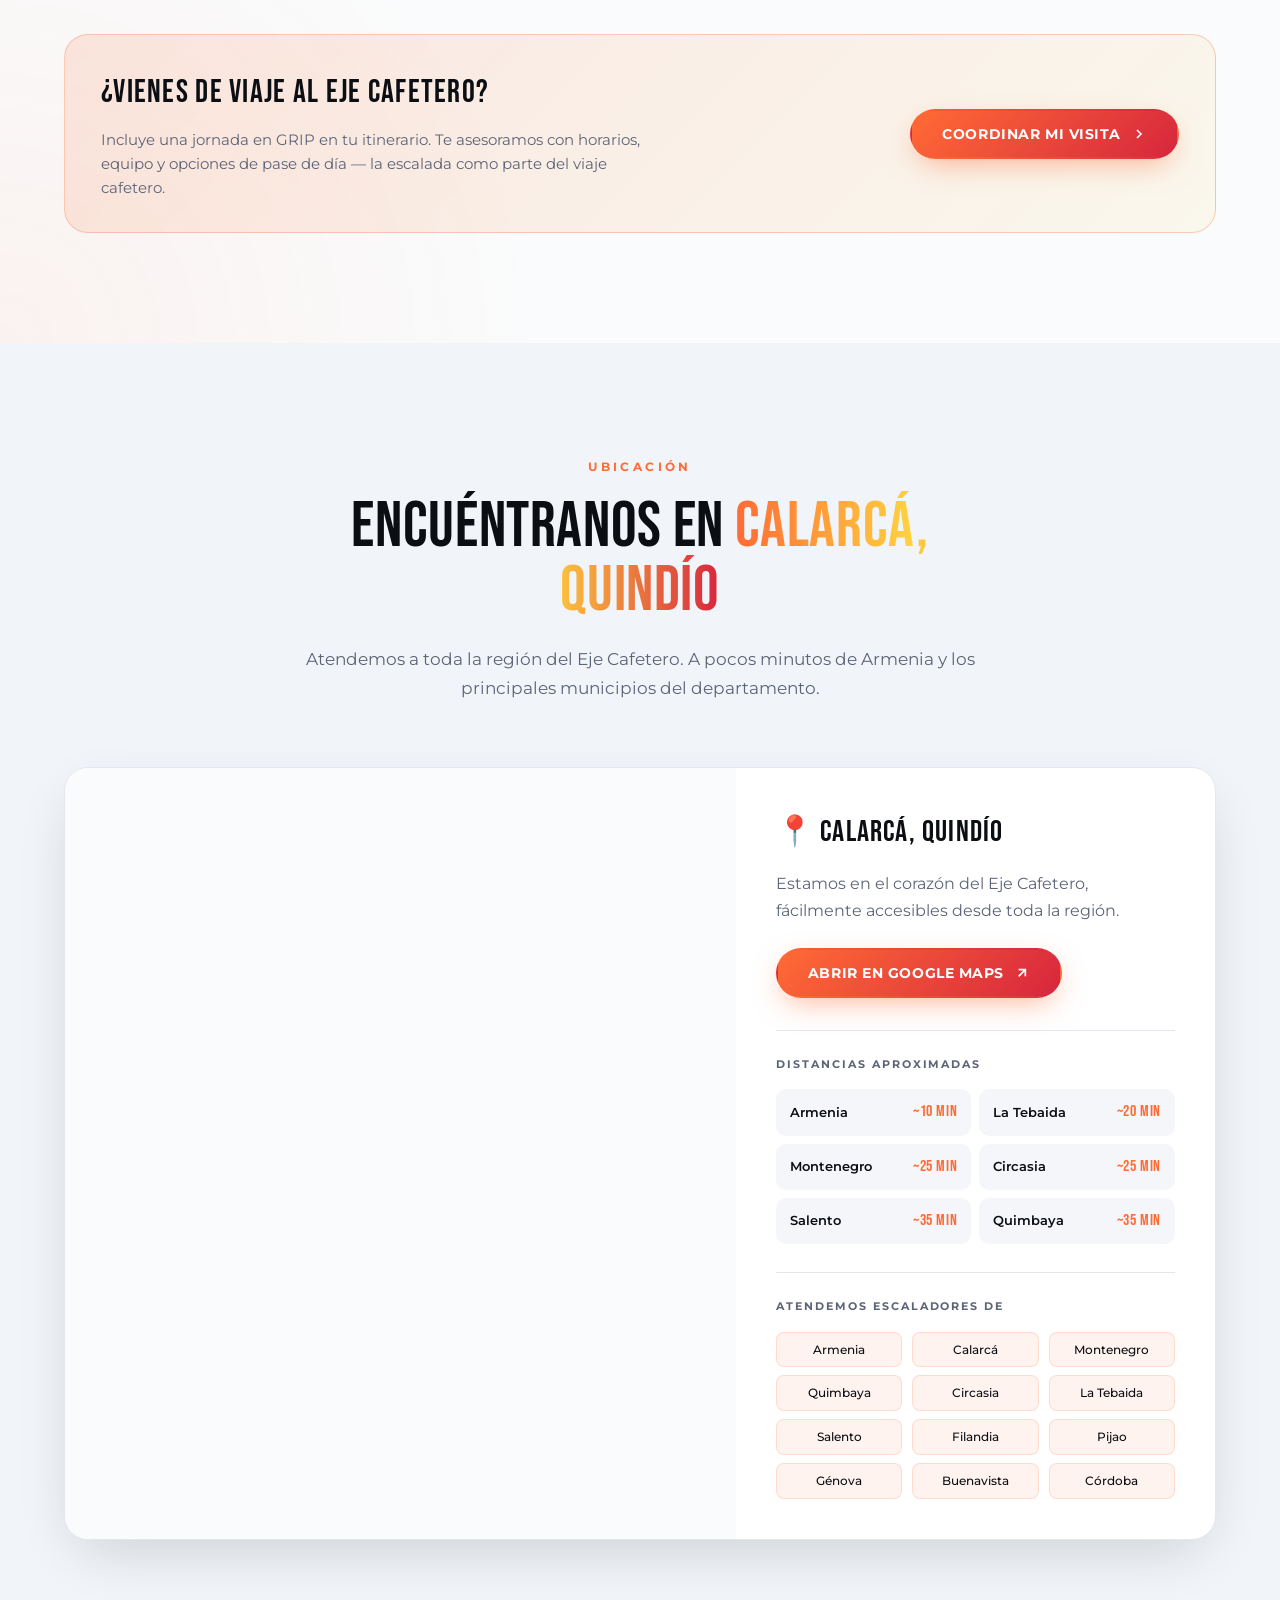
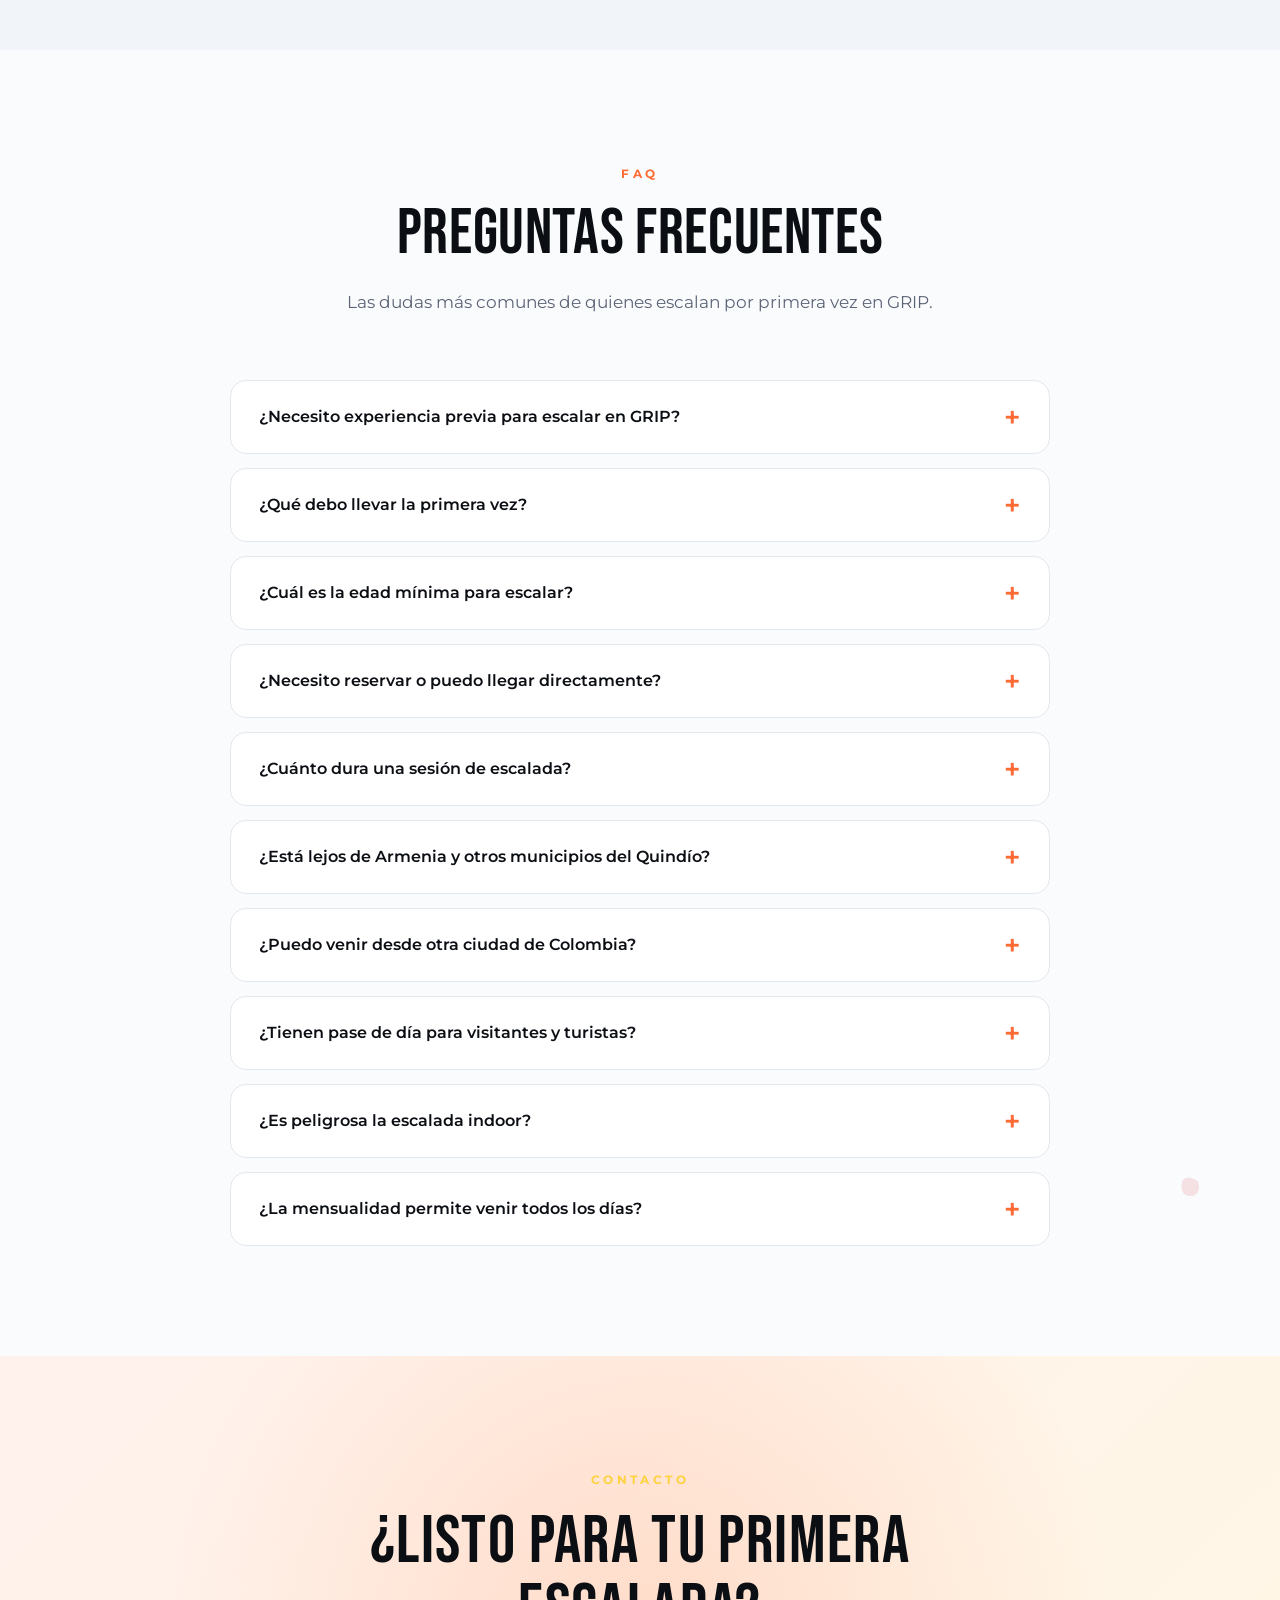
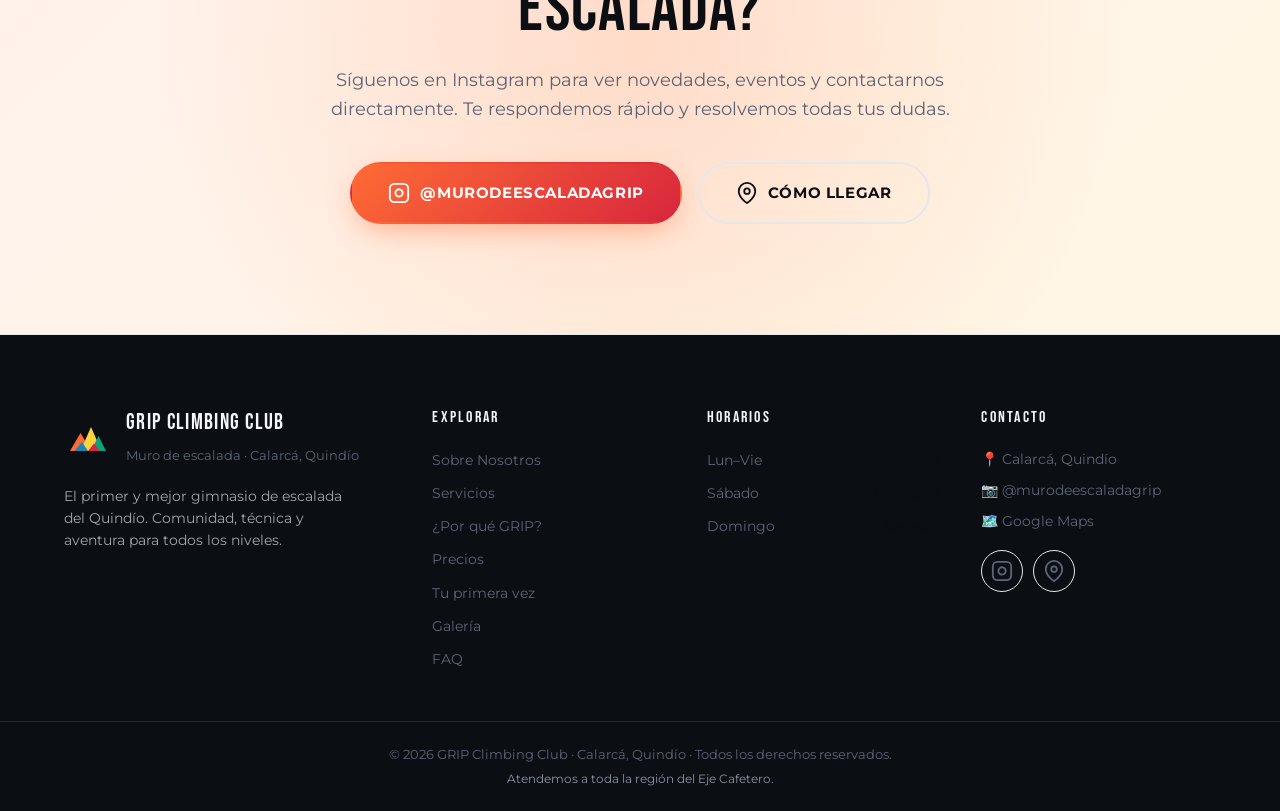
==== commit 326ea1fe: "Fix: prevent broken-image placeholder on parallax/stats backgrounds Root cause of the viewport-filli" ====
--- a/index.html
+++ b/index.html
@@ -354,7 +354,7 @@
     </div>
     <!-- Hidden hold #1 -->
     <button class="hidden-hold" data-hold="1" aria-label="Presa oculta" style="top: 18%; right: 6%;">
-        <svg viewBox="0 0 24 24" fill="none" stroke="#FF6B35" stroke-width="2.2"><path d="M5 14 Q4 8 10 6 Q18 4 19 10 Q20 16 14 18 Q7 19 5 14 Z" fill="#FF6B35"/></svg>
+        <svg width="22" height="22" viewBox="0 0 24 24"><path d="M5 14 Q4 8 10 6 Q18 4 19 10 Q20 16 14 18 Q7 19 5 14 Z" fill="#FF6B35"/></svg>
     </button>
 
     <div class="container hero__inner">
@@ -437,7 +437,7 @@
 <aside class="tip-banner" aria-label="Tip de escalada del día">
     <div class="container tip-banner__inner">
         <span class="tip-banner__label">
-            <svg viewBox="0 0 24 24" fill="none" stroke="currentColor" stroke-width="2.4" stroke-linecap="round" stroke-linejoin="round">
+            <svg width="14" height="14" viewBox="0 0 24 24" fill="none" stroke="currentColor" stroke-width="2.4" stroke-linecap="round" stroke-linejoin="round">
                 <path d="M12 2v2M12 20v2M4.93 4.93l1.41 1.41M17.66 17.66l1.41 1.41M2 12h2M20 12h2M4.93 19.07l1.41-1.41M17.66 6.34l1.41-1.41"/>
                 <circle cx="12" cy="12" r="4"/>
             </svg>
@@ -569,17 +569,7 @@
 
 <!-- ===== PARALLAX STRIP ===== -->
 <section class="parallax-strip" aria-label="La escalada como filosofía">
-    <div class="parallax-strip__bg" aria-hidden="true">
-        <img src="https://images.unsplash.com/photo-1522163182402-834f871fd851?w=2000&q=80&auto=format&fit=crop"
-             srcset="https://images.unsplash.com/photo-1522163182402-834f871fd851?w=900&q=70&auto=format&fit=crop 900w,
-                     https://images.unsplash.com/photo-1522163182402-834f871fd851?w=1400&q=75&auto=format&fit=crop 1400w,
-                     https://images.unsplash.com/photo-1522163182402-834f871fd851?w=2000&q=80&auto=format&fit=crop 2000w"
-             sizes="100vw"
-             alt=""
-             loading="lazy"
-             decoding="async"
-             width="2000" height="1200">
-    </div>
+    <div class="parallax-strip__bg" aria-hidden="true"></div>
     <div class="parallax-strip__overlay" aria-hidden="true"></div>
     <div class="container parallax-strip__content">
         <span class="parallax-strip__eyebrow">Filosofía GRIP</span>
@@ -594,7 +584,7 @@
 <section class="section section--dark" id="servicios" aria-labelledby="servicios-title" style="position:relative;">
     <!-- Hidden hold #2 -->
     <button class="hidden-hold" data-hold="2" aria-label="Presa oculta" style="top: 4%; left: 3%;">
-        <svg viewBox="0 0 24 24"><path d="M6 4 Q3 12 8 18 Q14 22 18 16 Q22 8 16 4 Q11 1 6 4 Z" fill="#1B85B8"/></svg>
+        <svg width="22" height="22" viewBox="0 0 24 24"><path d="M6 4 Q3 12 8 18 Q14 22 18 16 Q22 8 16 4 Q11 1 6 4 Z" fill="#1B85B8"/></svg>
     </button>
     <div class="container">
         <div class="section__head">
@@ -647,7 +637,7 @@
 <section class="section section--why" id="porque" aria-labelledby="porque-title" style="position:relative;">
     <!-- Hidden hold #3 -->
     <button class="hidden-hold" data-hold="3" aria-label="Presa oculta" style="bottom: 6%; right: 4%;">
-        <svg viewBox="0 0 24 24"><path d="M4 12 Q4 4 12 4 Q20 4 20 12 Q20 20 12 20 Q4 20 4 12 Z" fill="#06A77D"/></svg>
+        <svg width="22" height="22" viewBox="0 0 24 24"><path d="M4 12 Q4 4 12 4 Q20 4 20 12 Q20 20 12 20 Q4 20 4 12 Z" fill="#06A77D"/></svg>
     </button>
     <div class="container">
         <div class="section__head">
@@ -684,17 +674,7 @@
 
 <!-- ===== STATS SHOWCASE ===== -->
 <section class="stats-showcase" aria-labelledby="stats-title">
-    <div class="stats-showcase__bg" aria-hidden="true">
-        <img src="https://images.unsplash.com/photo-1564769662533-4f00a87b4056?w=2000&q=75&auto=format&fit=crop"
-             srcset="https://images.unsplash.com/photo-1564769662533-4f00a87b4056?w=900&q=65&auto=format&fit=crop 900w,
-                     https://images.unsplash.com/photo-1564769662533-4f00a87b4056?w=1400&q=70&auto=format&fit=crop 1400w,
-                     https://images.unsplash.com/photo-1564769662533-4f00a87b4056?w=2000&q=75&auto=format&fit=crop 2000w"
-             sizes="100vw"
-             alt=""
-             loading="lazy"
-             decoding="async"
-             width="2000" height="1200">
-    </div>
+    <div class="stats-showcase__bg" aria-hidden="true"></div>
     <div class="stats-showcase__overlay" aria-hidden="true"></div>
     <div class="container stats-showcase__inner">
         <div class="stats-showcase__head">
@@ -996,7 +976,7 @@
 <section class="section section--colombia" id="colombia" aria-labelledby="colombia-title" style="position:relative;">
     <!-- Hidden hold #4 -->
     <button class="hidden-hold" data-hold="4" aria-label="Presa oculta" style="top: 8%; left: 5%;">
-        <svg viewBox="0 0 24 24"><path d="M8 3 Q3 9 6 16 Q10 22 18 18 Q22 12 17 6 Q12 1 8 3 Z" fill="#FFD23F"/></svg>
+        <svg width="22" height="22" viewBox="0 0 24 24"><path d="M8 3 Q3 9 6 16 Q10 22 18 18 Q22 12 17 6 Q12 1 8 3 Z" fill="#FFD23F"/></svg>
     </button>
     <div class="container">
         <div class="section__head">
@@ -1115,7 +1095,7 @@
 <section class="section" id="faq" aria-labelledby="faq-title" style="position:relative;">
     <!-- Hidden hold #5 -->
     <button class="hidden-hold" data-hold="5" aria-label="Presa oculta" style="bottom: 12%; right: 6%;">
-        <svg viewBox="0 0 24 24"><path d="M5 6 Q8 2 14 4 Q22 6 20 14 Q18 22 10 20 Q2 18 5 6 Z" fill="#D7263D"/></svg>
+        <svg width="22" height="22" viewBox="0 0 24 24"><path d="M5 6 Q8 2 14 4 Q22 6 20 14 Q18 22 10 20 Q2 18 5 6 Z" fill="#D7263D"/></svg>
     </button>
     <div class="container">
         <div class="section__head">
--- a/styles.css
+++ b/styles.css
@@ -1630,12 +1630,11 @@
     inset: -10% 0 -10% 0;
     z-index: -2;
     will-change: transform;
-}
-.parallax-strip__bg img {
-    width: 100%;
-    height: 100%;
-    object-fit: cover;
-    object-position: center 30%;
+    background-color: #1a1206;
+    background-image: url('https://images.unsplash.com/photo-1522163182402-834f871fd851?w=1600&q=75&auto=format&fit=crop');
+    background-size: cover;
+    background-position: center 30%;
+    background-repeat: no-repeat;
 }
 .parallax-strip__overlay {
     position: absolute;
@@ -1693,15 +1692,14 @@
     inset: 0;
     z-index: -2;
     will-change: transform;
-}
-.stats-showcase__bg img {
-    width: 100%;
-    height: 100%;
-    object-fit: cover;
-    object-position: center 40%;
+    background-color: #0f1218;
+    background-image: url('https://images.unsplash.com/photo-1564769662533-4f00a87b4056?w=1600&q=70&auto=format&fit=crop');
+    background-size: cover;
+    background-position: center 40%;
+    background-repeat: no-repeat;
     opacity: .35;
 }
-[data-theme="light"] .stats-showcase__bg img { opacity: .15; }
+[data-theme="light"] .stats-showcase__bg { opacity: .15; }
 .stats-showcase__overlay {
     position: absolute;
     inset: 0;
@@ -2060,36 +2058,24 @@
     }
 }
 
-/* ===== Cursor chalk trail (lighter particle) ===== */
-.cursor-chalk {
-    position: fixed;
-    width: 8px;
-    height: 8px;
-    border-radius: 50%;
-    background: radial-gradient(circle, rgba(255,255,255,.7), transparent 70%);
-    pointer-events: none;
-    z-index: 9998;
-    animation: cursor-chalk-fade .6s ease-out forwards;
-    transform: translate(-50%, -50%);
-    mix-blend-mode: screen;
-}
-@keyframes cursor-chalk-fade {
-    0%   { opacity: .8; transform: translate(-50%, -50%) scale(1); }
-    100% { opacity: 0;  transform: translate(-50%, calc(-50% + 14px)) scale(.4); }
-}
-
 /* ===== Hidden holds ===== */
 .hidden-hold {
     position: absolute;
-    width: 28px;
-    height: 28px;
+    width: 26px;
+    height: 26px;
+    min-width: 26px;
+    min-height: 26px;
+    max-width: 26px;
+    max-height: 26px;
     padding: 0;
     background: transparent;
     border: 0;
     cursor: pointer;
-    opacity: .14;
+    opacity: .12;
     transition: opacity .4s var(--ease), transform .35s var(--ease);
     z-index: 5;
+    overflow: hidden;
+    line-height: 0;
 }
 .hidden-hold:hover,
 .hidden-hold:focus-visible {
@@ -2208,33 +2194,9 @@
 }
 .tip-banner__text strong { color: var(--orange); font-weight: 700; }
 
-/* ===== Route line SVG ===== */
-.route-line {
-    position: absolute;
-    top: 0;
-    left: 50%;
-    transform: translateX(-50%);
-    width: 100%;
-    height: 100%;
-    pointer-events: none;
-    z-index: 0;
-    overflow: visible;
-    opacity: .35;
-}
-.route-line path {
-    fill: none;
-    stroke: url(#routeGradient);
-    stroke-width: 2.5;
-    stroke-linecap: round;
-    stroke-dasharray: var(--len, 4000);
-    stroke-dashoffset: var(--off, 4000);
-    transition: stroke-dashoffset .15s linear;
-}
-
 /* Responsive */
 @media (max-width: 1024px) {
     .climb-rail { display: none; }
-    .route-line { display: none; }
 }
 @media (max-width: 720px) {
     .toast { max-width: calc(100vw - 32px); bottom: 90px; }
--- a/styles.css
+++ b/styles.css
@@ -1630,12 +1630,11 @@
     inset: -10% 0 -10% 0;
     z-index: -2;
     will-change: transform;
-}
-.parallax-strip__bg img {
-    width: 100%;
-    height: 100%;
-    object-fit: cover;
-    object-position: center 30%;
+    background-color: #1a1206;
+    background-image: url('https://images.unsplash.com/photo-1522163182402-834f871fd851?w=1600&q=75&auto=format&fit=crop');
+    background-size: cover;
+    background-position: center 30%;
+    background-repeat: no-repeat;
 }
 .parallax-strip__overlay {
     position: absolute;
@@ -1693,15 +1692,14 @@
     inset: 0;
     z-index: -2;
     will-change: transform;
-}
-.stats-showcase__bg img {
-    width: 100%;
-    height: 100%;
-    object-fit: cover;
-    object-position: center 40%;
+    background-color: #0f1218;
+    background-image: url('https://images.unsplash.com/photo-1564769662533-4f00a87b4056?w=1600&q=70&auto=format&fit=crop');
+    background-size: cover;
+    background-position: center 40%;
+    background-repeat: no-repeat;
     opacity: .35;
 }
-[data-theme="light"] .stats-showcase__bg img { opacity: .15; }
+[data-theme="light"] .stats-showcase__bg { opacity: .15; }
 .stats-showcase__overlay {
     position: absolute;
     inset: 0;
@@ -2060,36 +2058,24 @@
     }
 }
 
-/* ===== Cursor chalk trail (lighter particle) ===== */
-.cursor-chalk {
-    position: fixed;
-    width: 8px;
-    height: 8px;
-    border-radius: 50%;
-    background: radial-gradient(circle, rgba(255,255,255,.7), transparent 70%);
-    pointer-events: none;
-    z-index: 9998;
-    animation: cursor-chalk-fade .6s ease-out forwards;
-    transform: translate(-50%, -50%);
-    mix-blend-mode: screen;
-}
-@keyframes cursor-chalk-fade {
-    0%   { opacity: .8; transform: translate(-50%, -50%) scale(1); }
-    100% { opacity: 0;  transform: translate(-50%, calc(-50% + 14px)) scale(.4); }
-}
-
 /* ===== Hidden holds ===== */
 .hidden-hold {
     position: absolute;
-    width: 28px;
-    height: 28px;
+    width: 26px;
+    height: 26px;
+    min-width: 26px;
+    min-height: 26px;
+    max-width: 26px;
+    max-height: 26px;
     padding: 0;
     background: transparent;
     border: 0;
     cursor: pointer;
-    opacity: .14;
+    opacity: .12;
     transition: opacity .4s var(--ease), transform .35s var(--ease);
     z-index: 5;
+    overflow: hidden;
+    line-height: 0;
 }
 .hidden-hold:hover,
 .hidden-hold:focus-visible {
@@ -2208,33 +2194,9 @@
 }
 .tip-banner__text strong { color: var(--orange); font-weight: 700; }
 
-/* ===== Route line SVG ===== */
-.route-line {
-    position: absolute;
-    top: 0;
-    left: 50%;
-    transform: translateX(-50%);
-    width: 100%;
-    height: 100%;
-    pointer-events: none;
-    z-index: 0;
-    overflow: visible;
-    opacity: .35;
-}
-.route-line path {
-    fill: none;
-    stroke: url(#routeGradient);
-    stroke-width: 2.5;
-    stroke-linecap: round;
-    stroke-dasharray: var(--len, 4000);
-    stroke-dashoffset: var(--off, 4000);
-    transition: stroke-dashoffset .15s linear;
-}
-
 /* Responsive */
 @media (max-width: 1024px) {
     .climb-rail { display: none; }
-    .route-line { display: none; }
 }
 @media (max-width: 720px) {
     .toast { max-width: calc(100vw - 32px); bottom: 90px; }
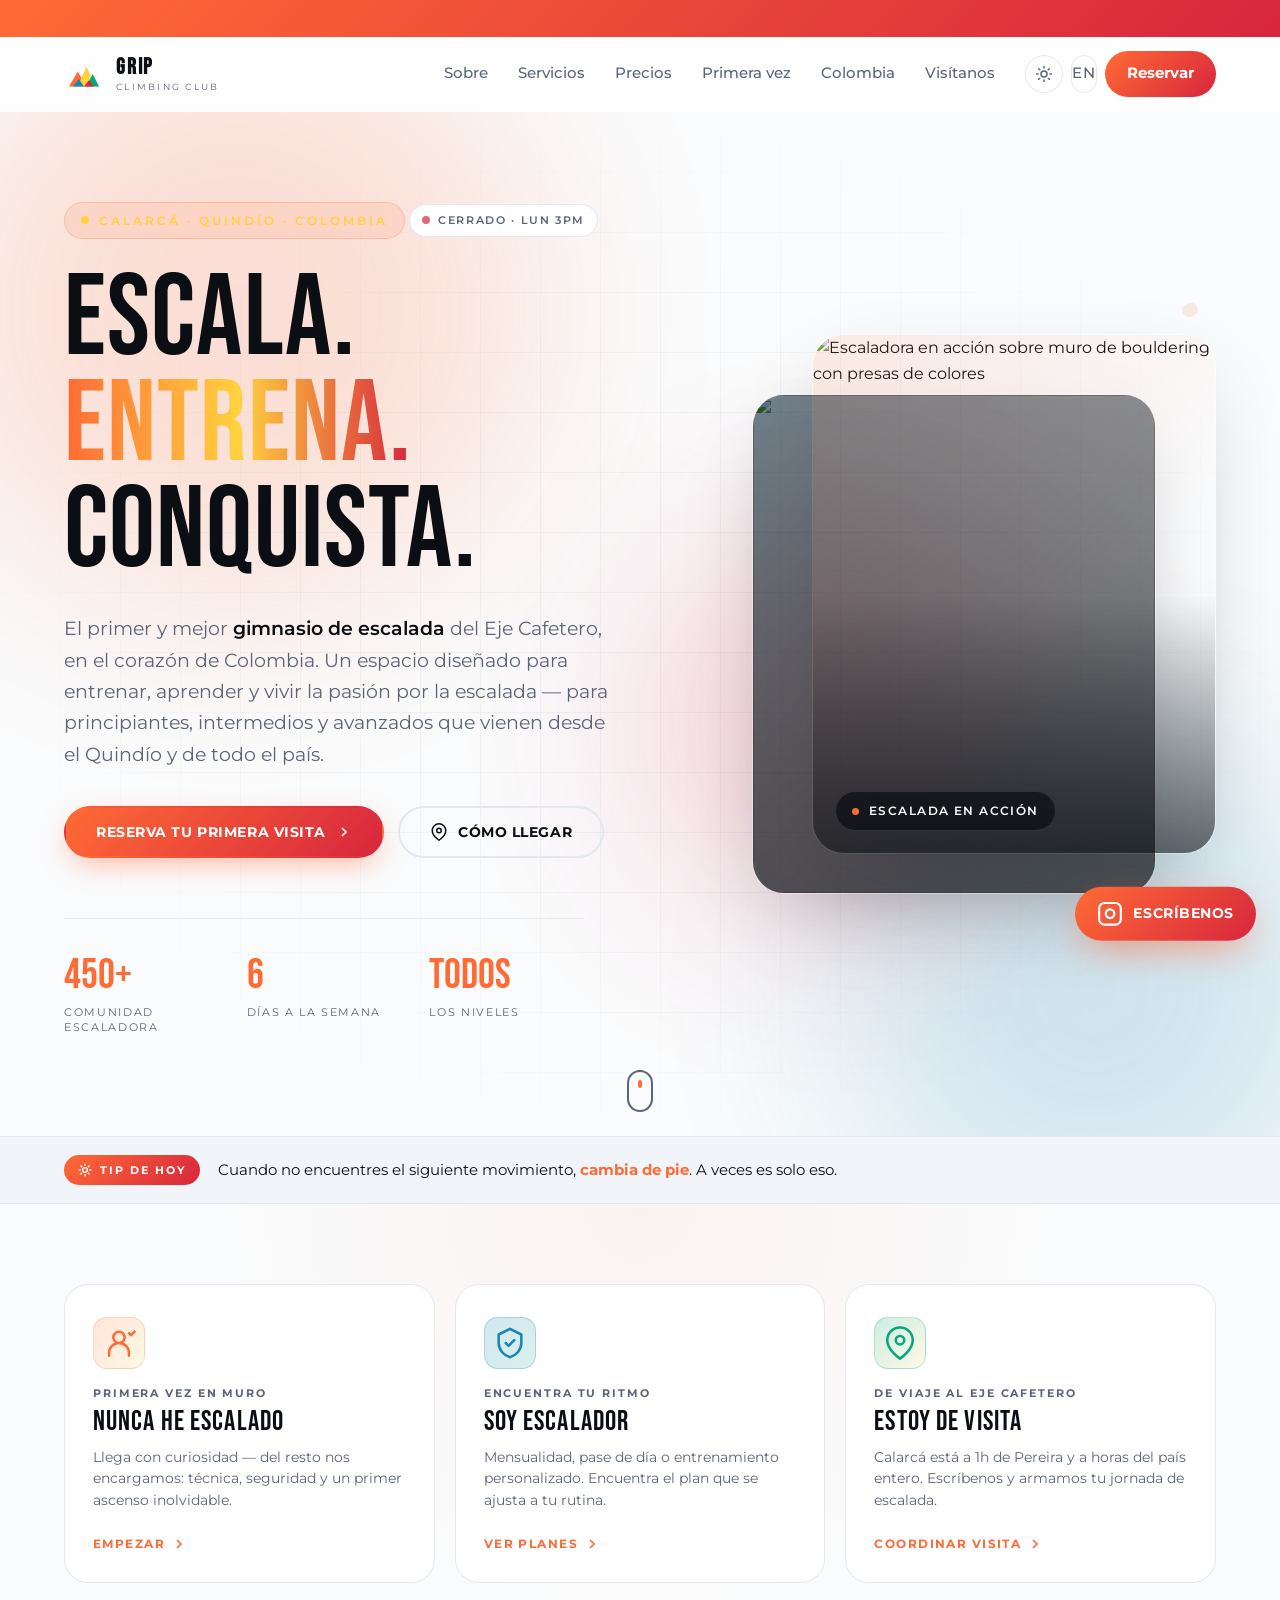
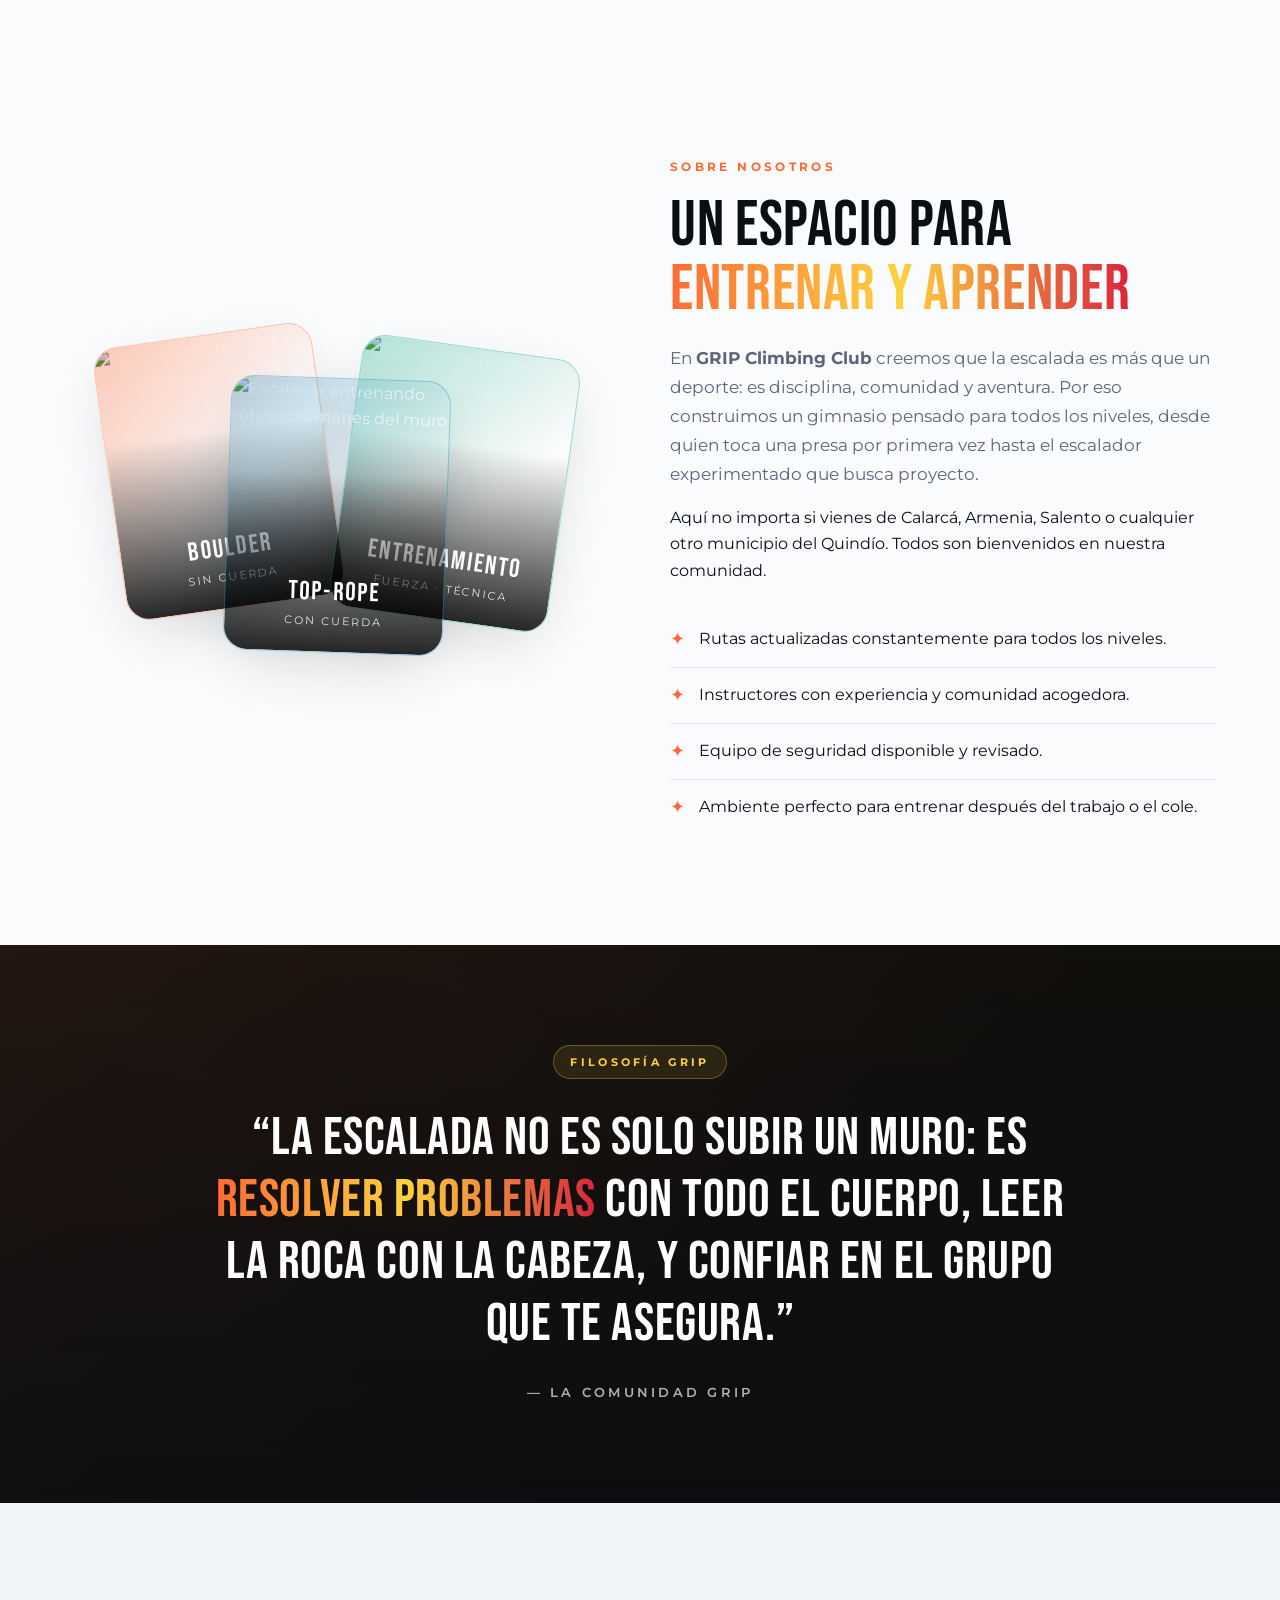
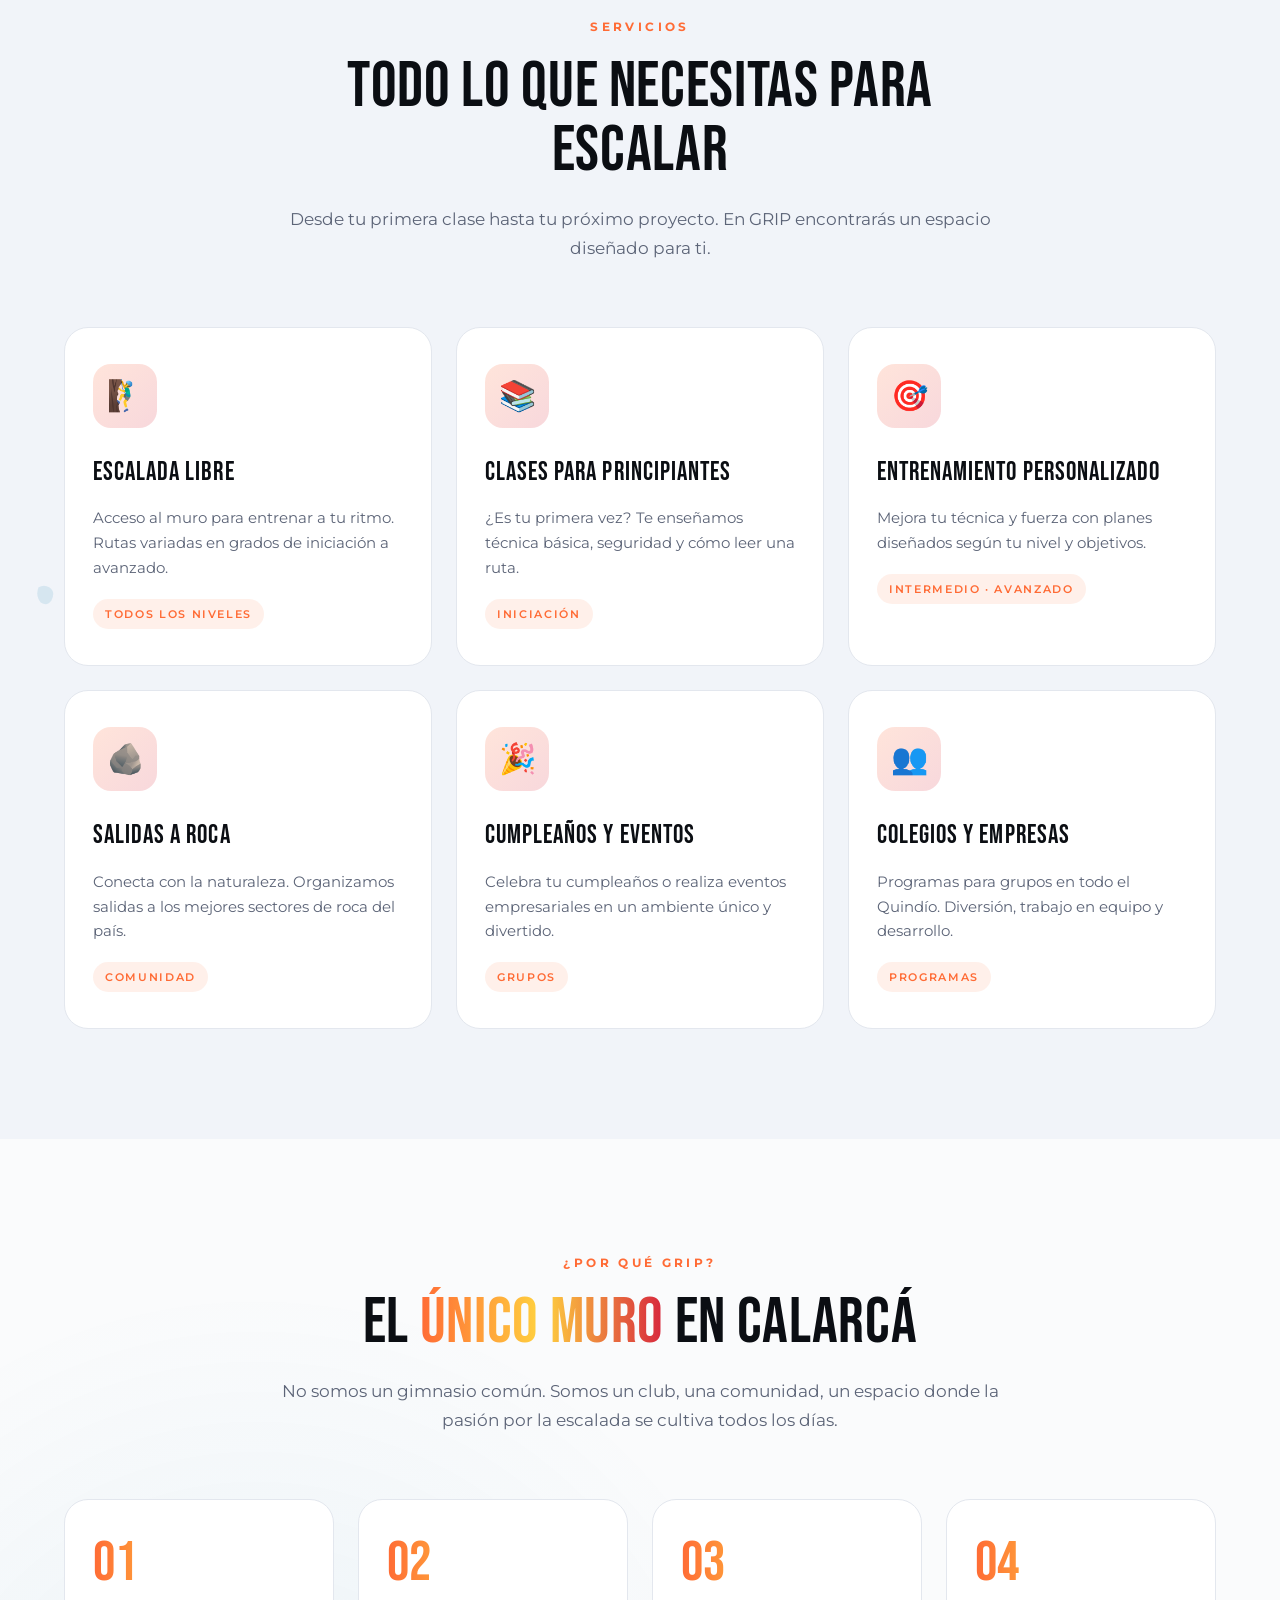
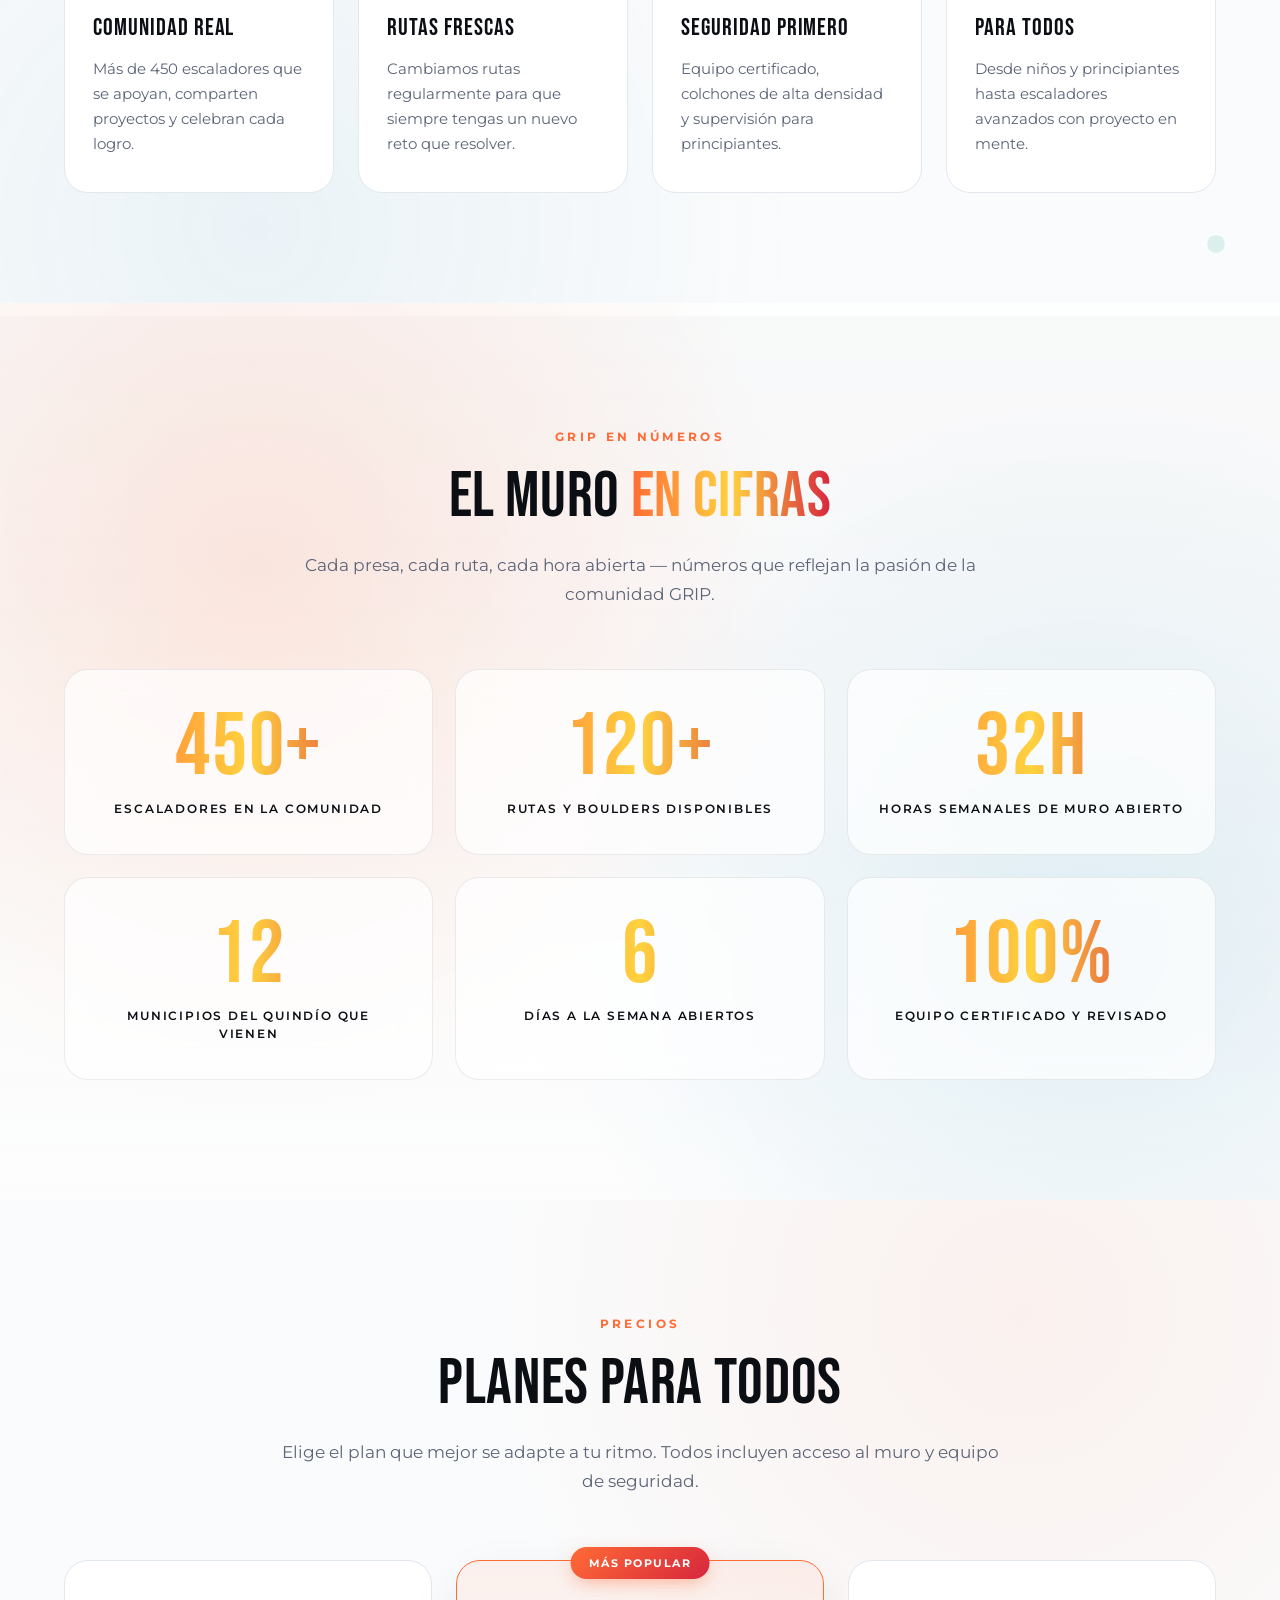
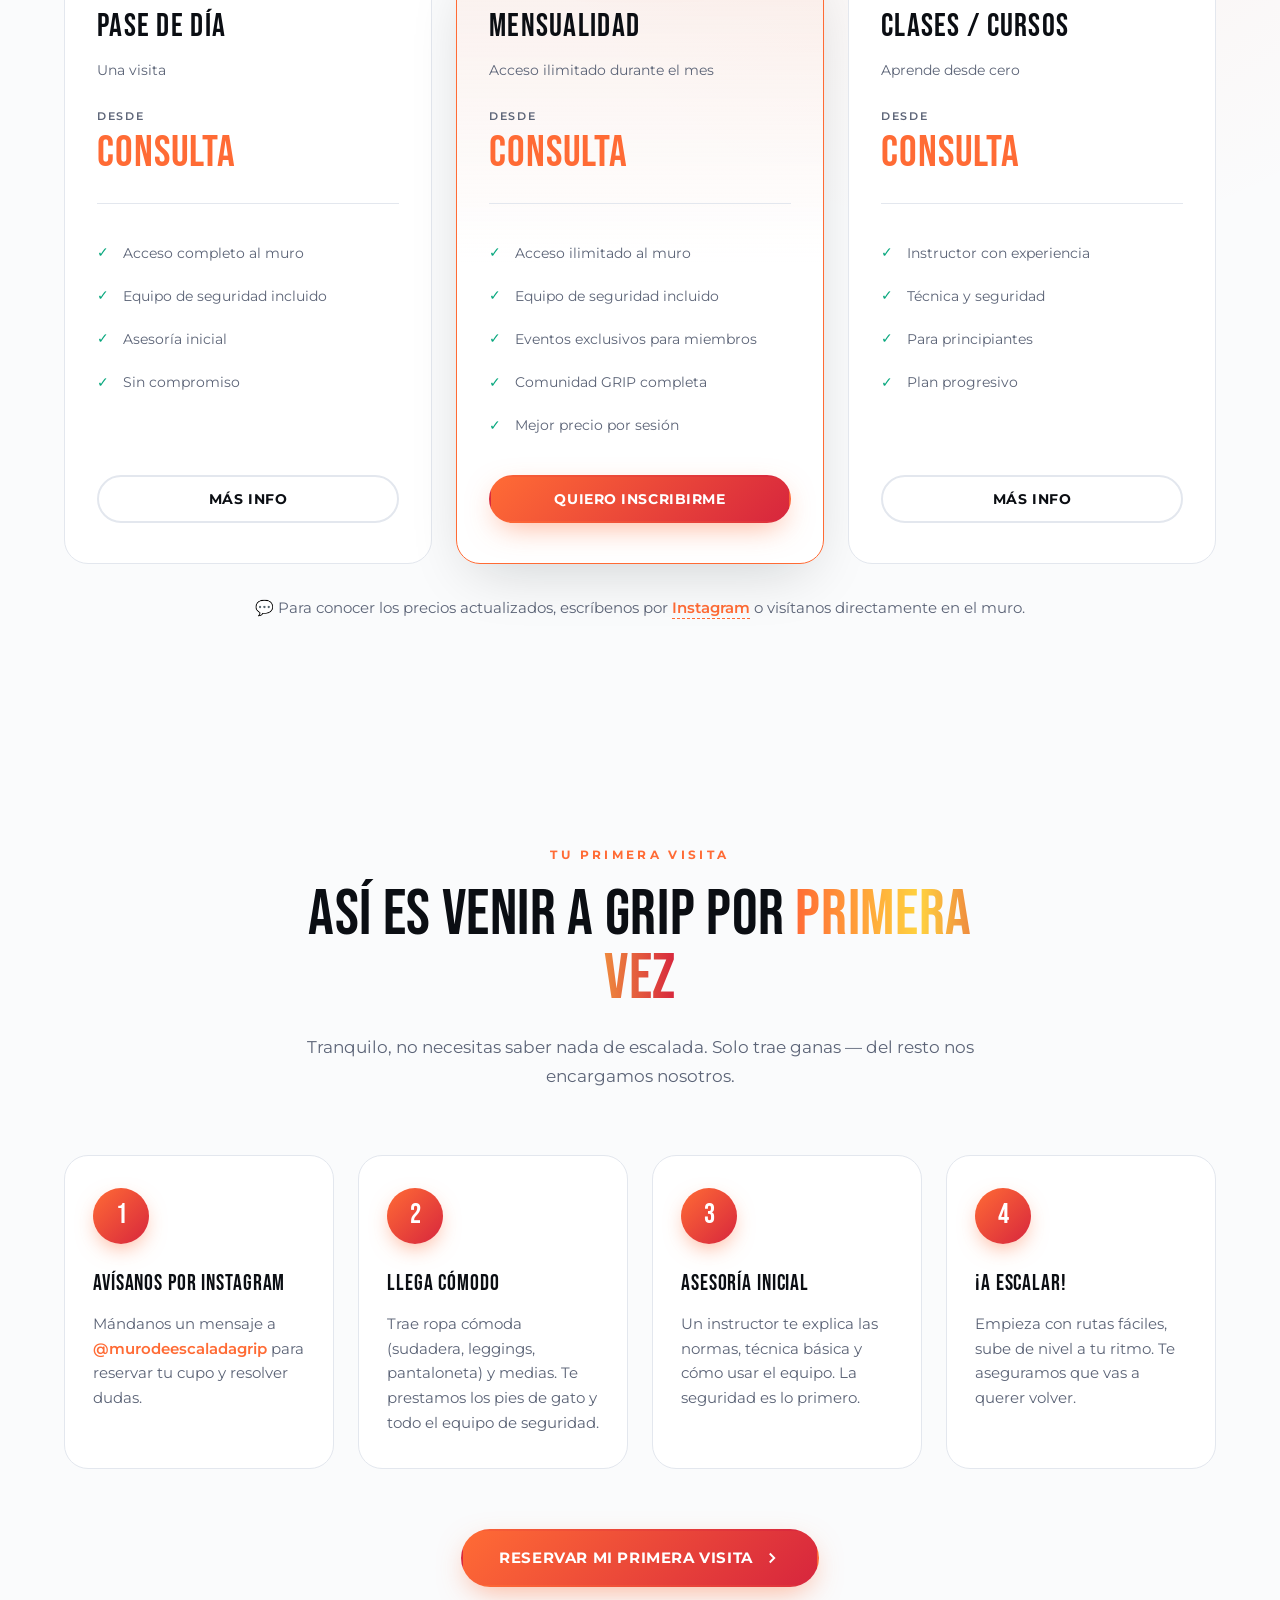
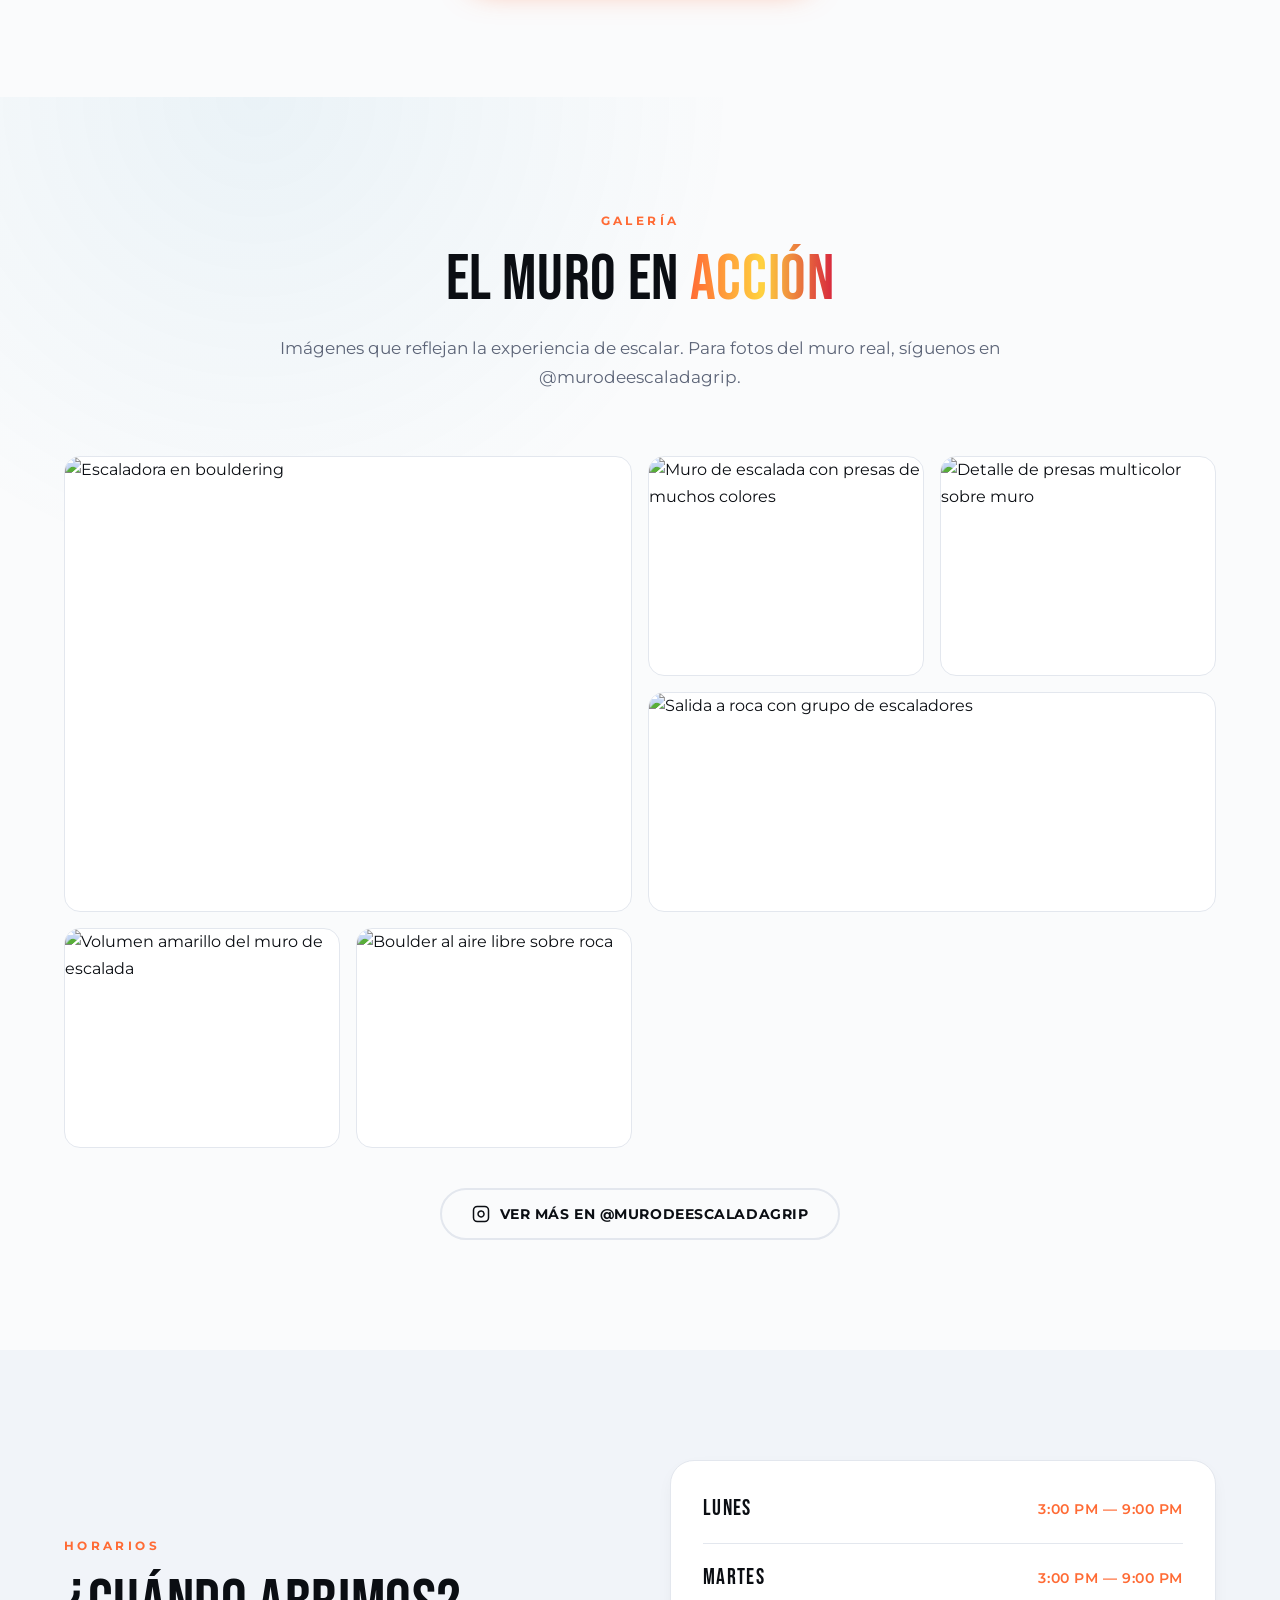
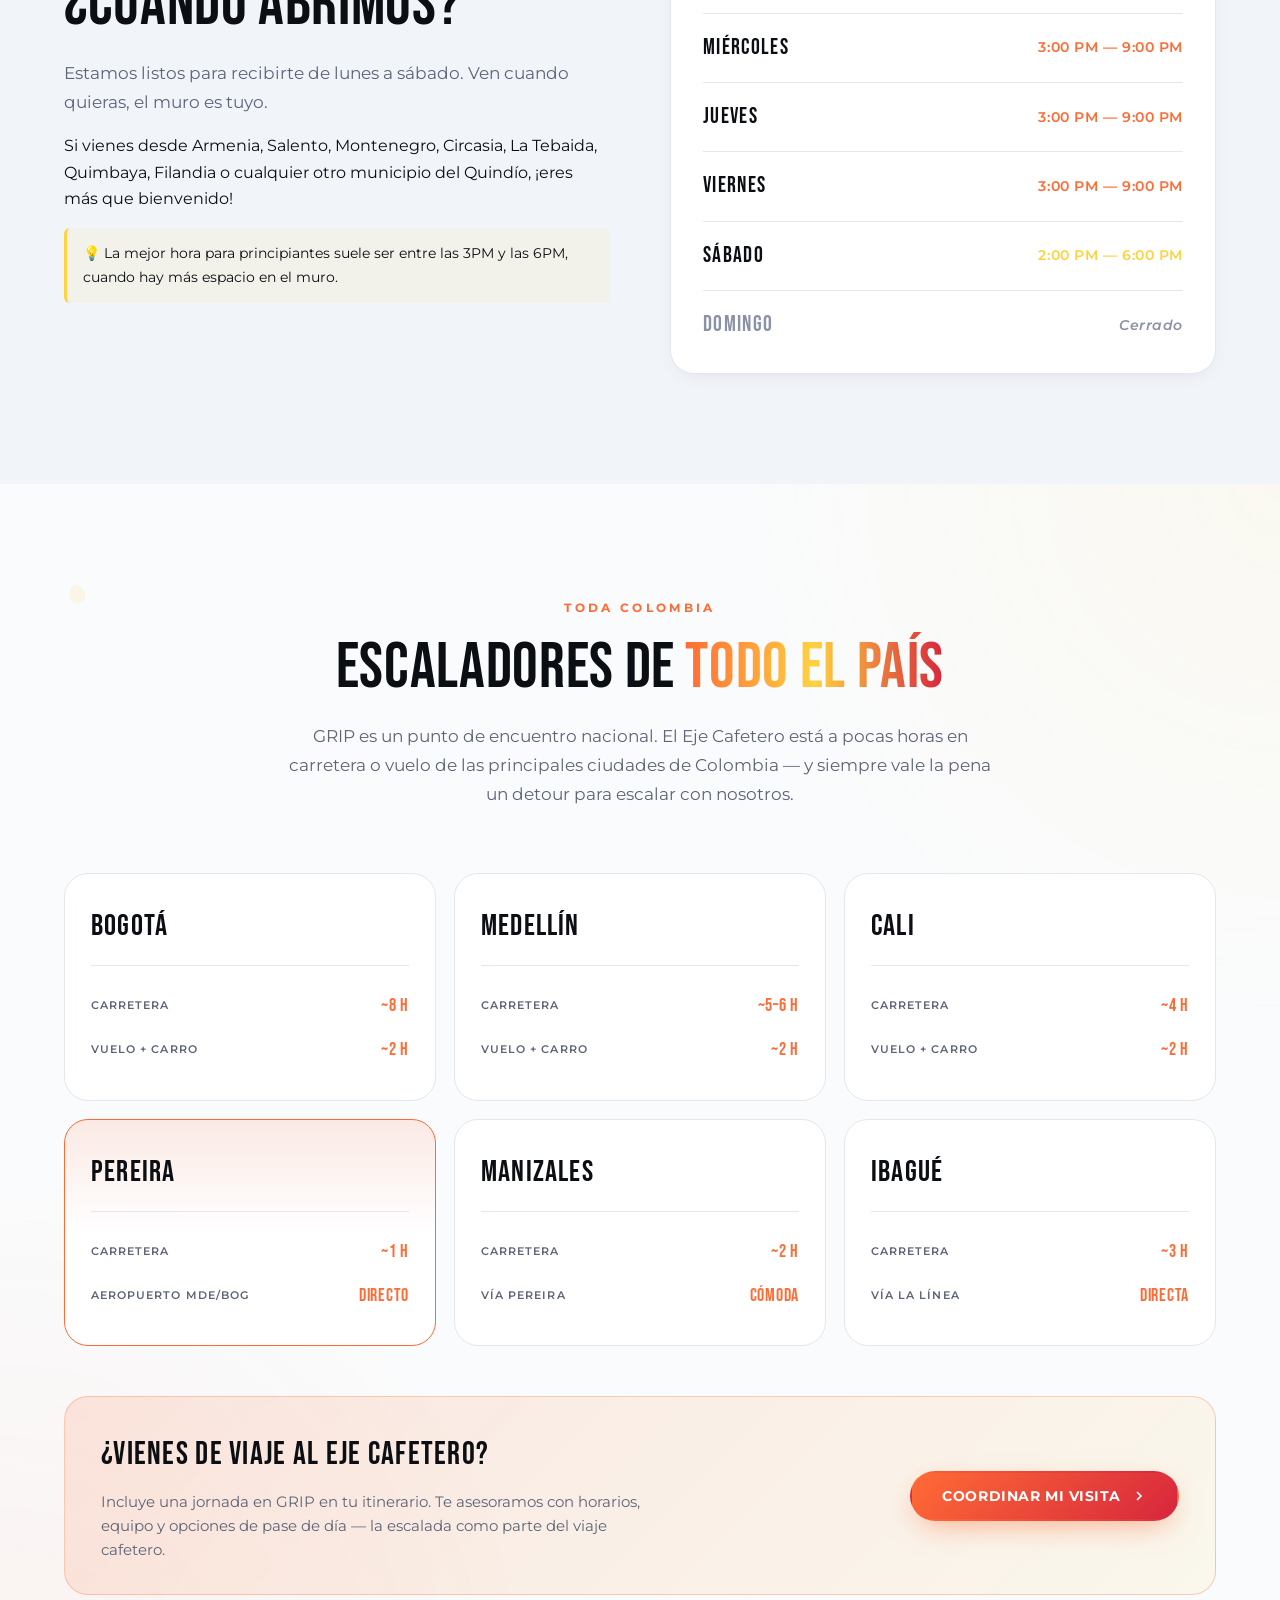
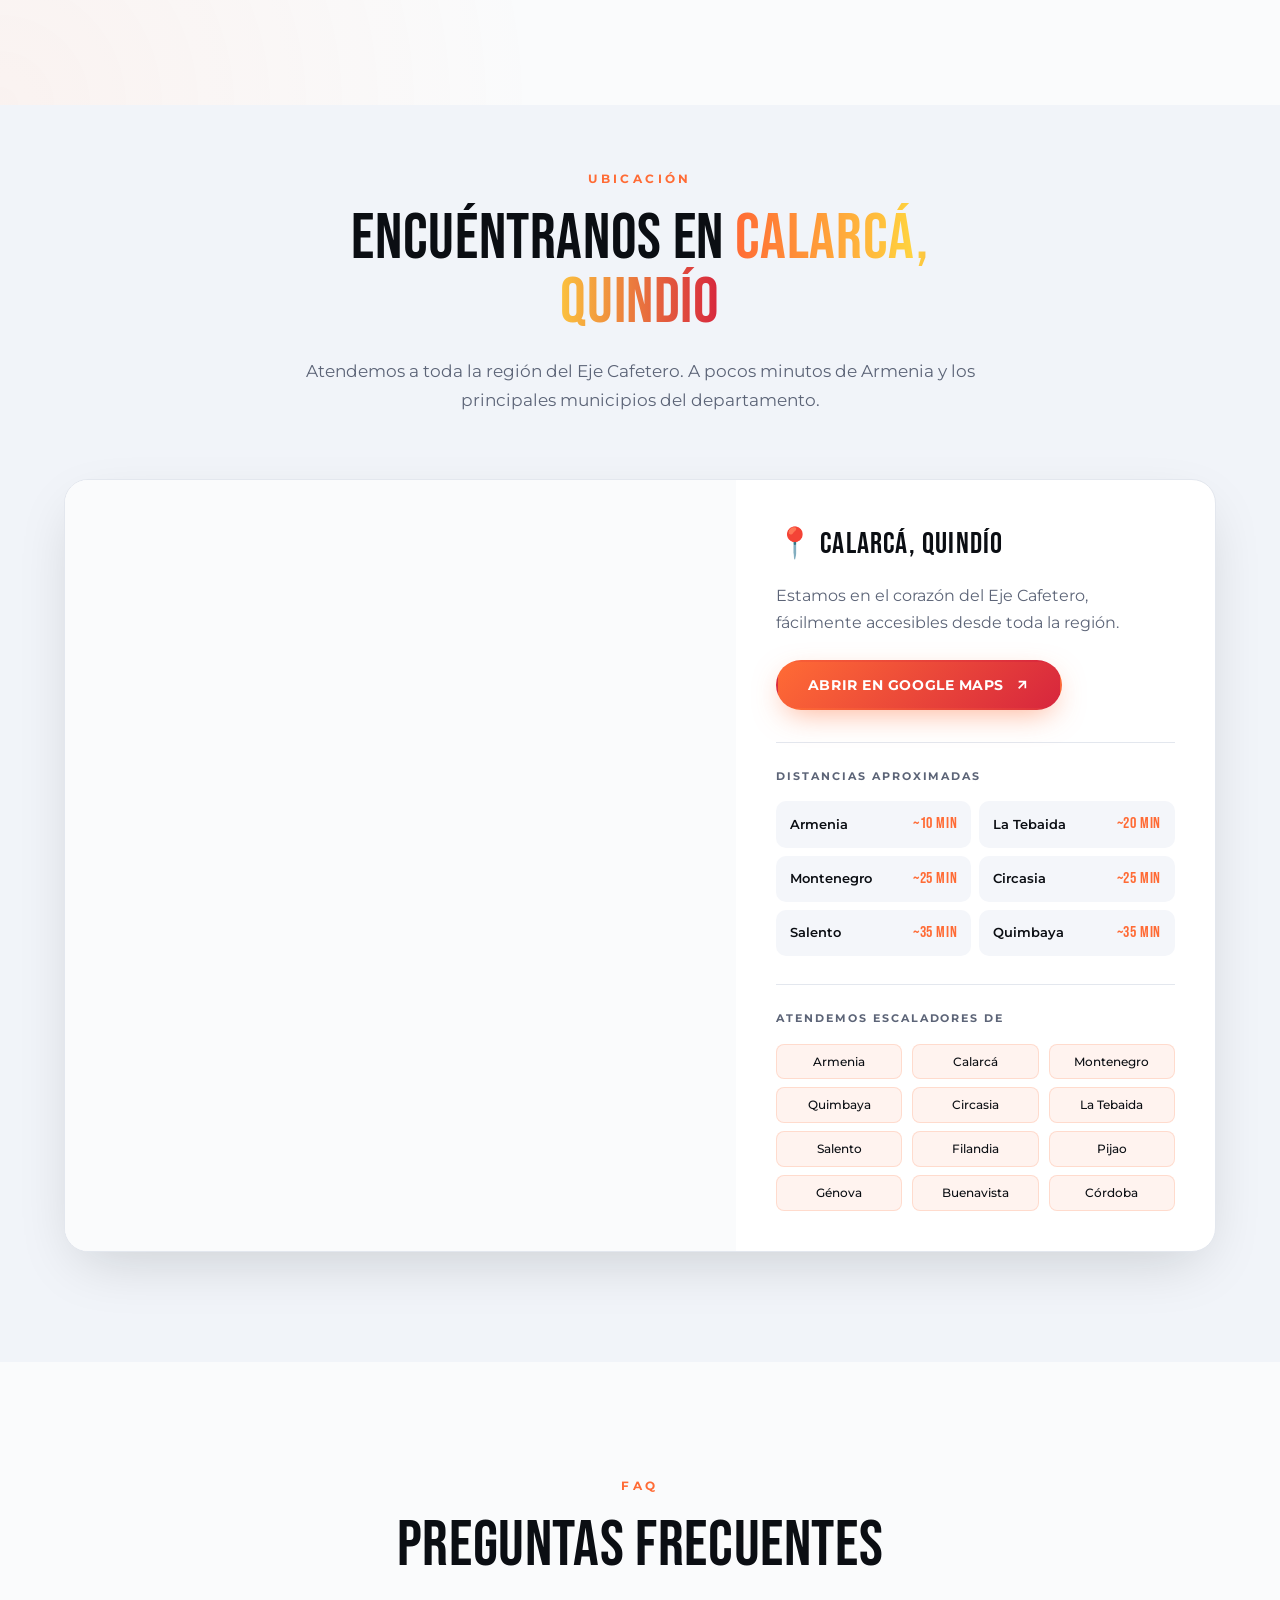
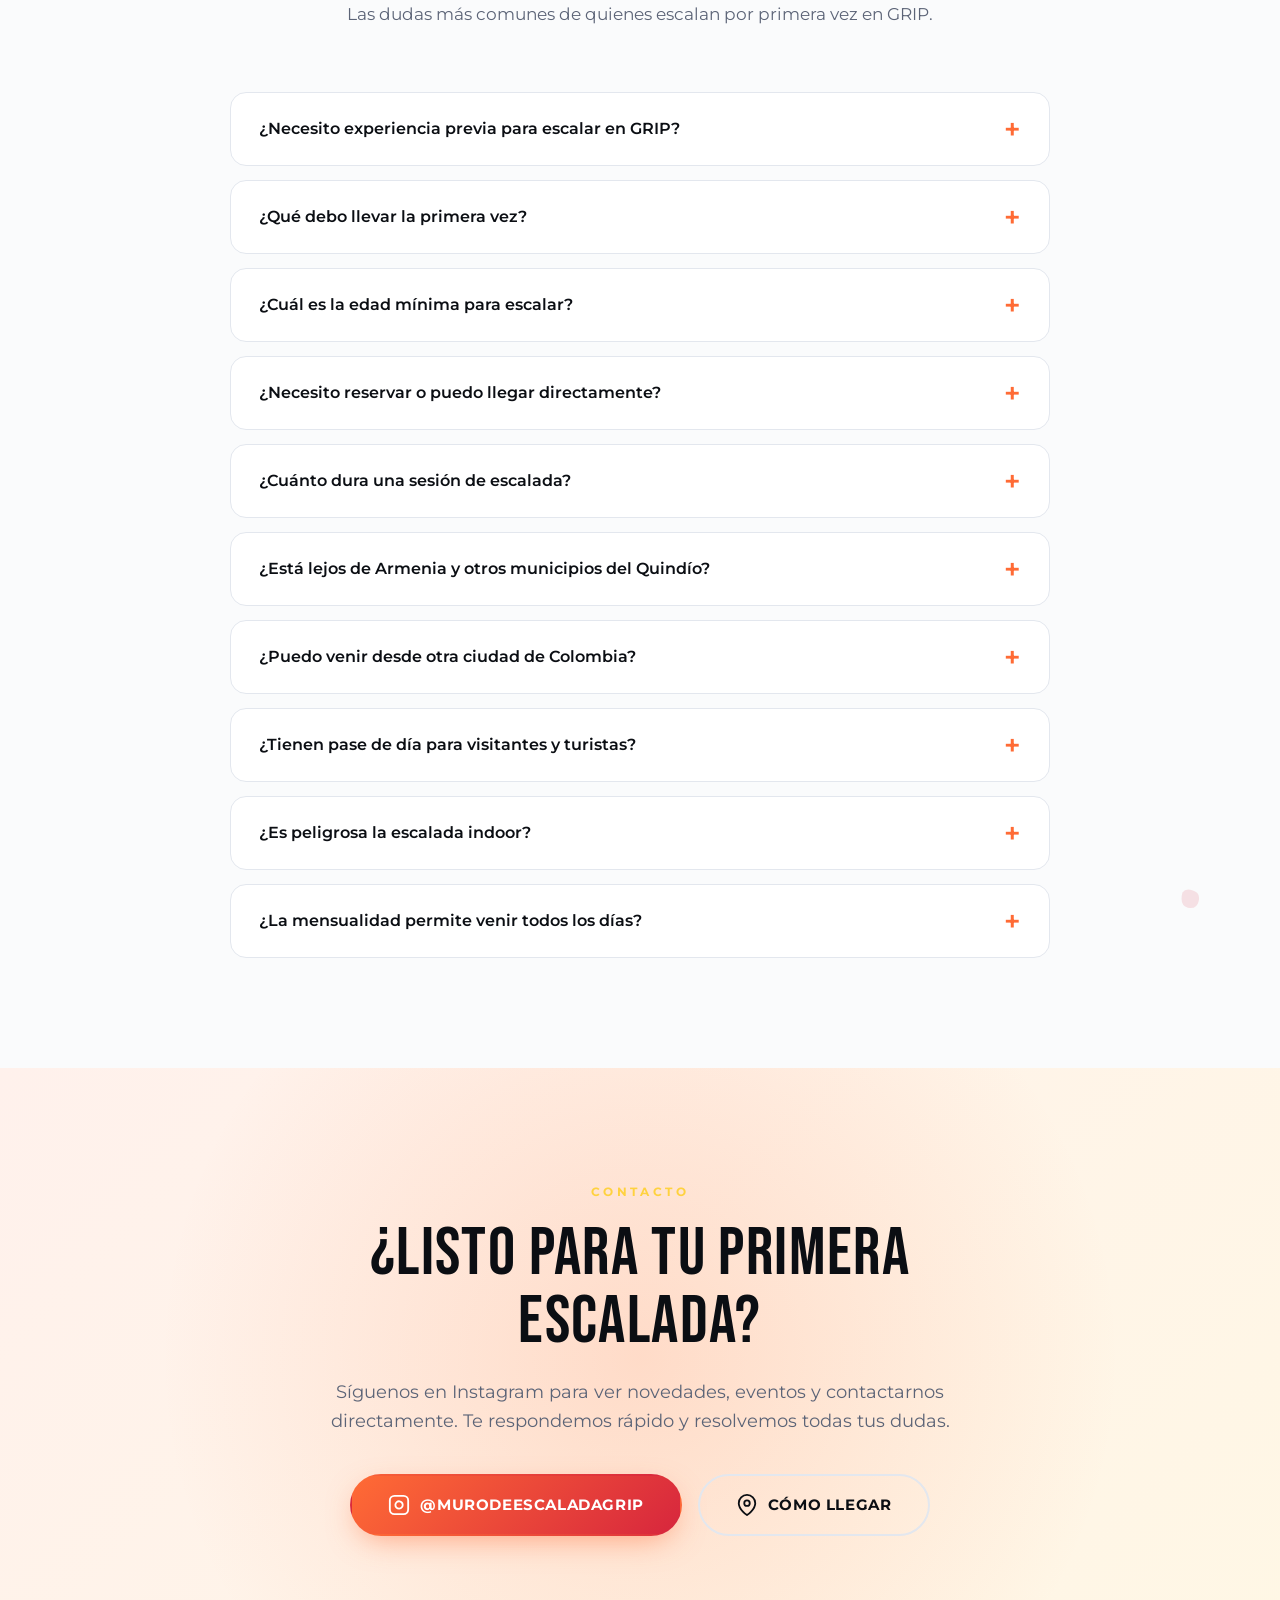
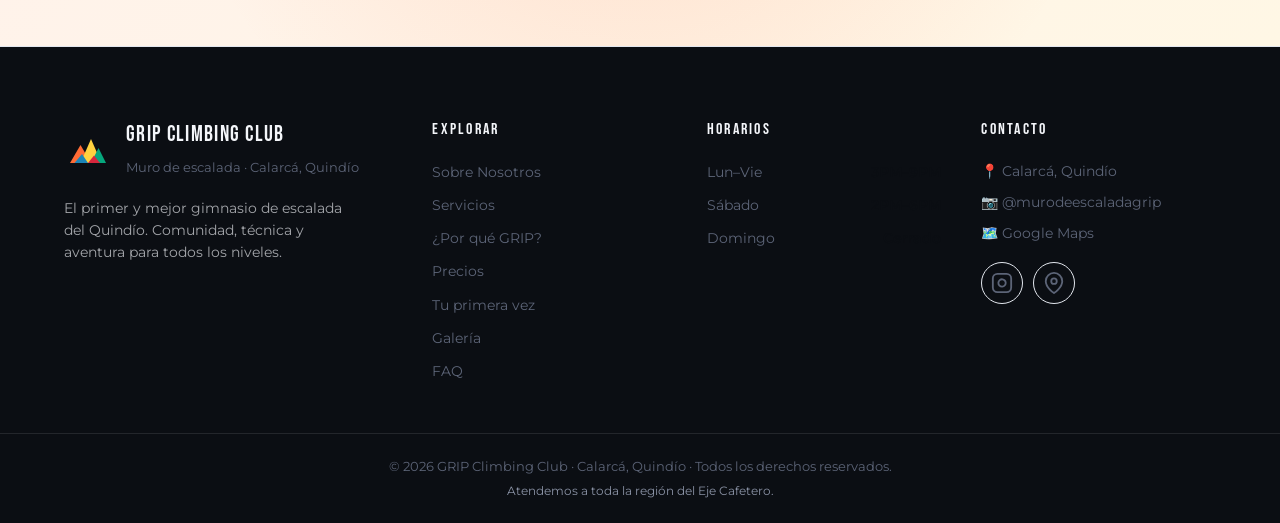
==== commit 1da87c03: "Cleanup pass: remove climb-rail, refactor path cards, tighten copy After audit + UX review, applied " ====
--- a/index.html
+++ b/index.html
@@ -296,7 +296,7 @@
             <a href="#precios">Precios</a>
             <a href="#primera-vez">Primera vez</a>
             <a href="#colombia">Colombia</a>
-            <a href="#ubicacion">Visítanos</a>
+            <a href="#horarios">Visítanos</a>
             <div class="nav__tools">
                 <button class="icon-btn" id="themeToggle" aria-label="Cambiar tema" type="button">
                     <svg class="icon-moon" viewBox="0 0 24 24" fill="none" stroke="currentColor" stroke-width="2" stroke-linecap="round" stroke-linejoin="round"><path d="M21 12.79A9 9 0 1 1 11.21 3 7 7 0 0 0 21 12.79z"/></svg>
@@ -308,39 +308,6 @@
         </nav>
     </div>
 </header>
-
-<!-- ===== CLIMB RAIL (climber on a rope, descends with scroll) ===== -->
-<aside class="climb-rail" aria-hidden="true">
-    <div class="climb-rail__rope"></div>
-    <div class="climb-rail__grades">
-        <span class="climb-rail__grade">V0</span>
-        <span class="climb-rail__grade">V2</span>
-        <span class="climb-rail__grade">V4</span>
-        <span class="climb-rail__grade">V6</span>
-        <span class="climb-rail__grade">V8</span>
-        <span class="climb-rail__grade">V10</span>
-        <span class="climb-rail__grade">V12</span>
-    </div>
-    <div class="climb-rail__climber">
-        <svg viewBox="0 0 40 50" width="36" height="44" xmlns="http://www.w3.org/2000/svg">
-            <!-- harness rope attachment -->
-            <line x1="20" y1="0" x2="20" y2="10" stroke="#FF6B35" stroke-width="2.5" stroke-linecap="round"/>
-            <!-- head -->
-            <circle cx="20" cy="14" r="5" fill="#FFD23F" stroke="#0B0E13" stroke-width="1.4"/>
-            <!-- torso -->
-            <rect x="16" y="18" width="8" height="13" rx="2" fill="#FF6B35" stroke="#0B0E13" stroke-width="1.4"/>
-            <!-- arms (gripping rope above) -->
-            <path d="M16 21 L12 14 L18 11" stroke="#0B0E13" stroke-width="2.2" stroke-linecap="round" fill="none"/>
-            <path d="M24 21 L28 14 L22 11" stroke="#0B0E13" stroke-width="2.2" stroke-linecap="round" fill="none"/>
-            <!-- legs (tucked, descending) -->
-            <path d="M17 31 L13 40 L16 44" stroke="#1B85B8" stroke-width="2.6" stroke-linecap="round" fill="none"/>
-            <path d="M23 31 L27 40 L24 44" stroke="#1B85B8" stroke-width="2.6" stroke-linecap="round" fill="none"/>
-            <!-- climbing shoes -->
-            <ellipse cx="16" cy="45" rx="3" ry="1.5" fill="#D7263D"/>
-            <ellipse cx="24" cy="45" rx="3" ry="1.5" fill="#D7263D"/>
-        </svg>
-    </div>
-</aside>
 
 <main id="main">
 
@@ -460,7 +427,7 @@
                     </svg>
                 </div>
                 <div class="path__body">
-                    <span class="path__eyebrow">Primera vez en un muro</span>
+                    <span class="path__eyebrow">Primera vez en muro</span>
                     <h3>Nunca he escalado</h3>
                     <p>Llega con curiosidad — del resto nos encargamos: técnica, seguridad y un primer ascenso inolvidable.</p>
                 </div>
@@ -478,7 +445,7 @@
                     </svg>
                 </div>
                 <div class="path__body">
-                    <span class="path__eyebrow">Ya escalas — entra al ritmo</span>
+                    <span class="path__eyebrow">Encuentra tu ritmo</span>
                     <h3>Soy escalador</h3>
                     <p>Mensualidad, pase de día o entrenamiento personalizado. Encuentra el plan que se ajusta a tu rutina.</p>
                 </div>
@@ -496,7 +463,7 @@
                     </svg>
                 </div>
                 <div class="path__body">
-                    <span class="path__eyebrow">Vienes de otra ciudad</span>
+                    <span class="path__eyebrow">De viaje al Eje Cafetero</span>
                     <h3>Estoy de visita</h3>
                     <p>Calarcá está a 1h de Pereira y a horas del país entero. Escríbenos y armamos tu jornada de escalada.</p>
                 </div>
@@ -583,7 +550,7 @@
 <!-- ===== SERVICES ===== -->
 <section class="section section--dark" id="servicios" aria-labelledby="servicios-title" style="position:relative;">
     <!-- Hidden hold #2 -->
-    <button class="hidden-hold" data-hold="2" aria-label="Presa oculta" style="top: 4%; left: 3%;">
+    <button class="hidden-hold" data-hold="2" aria-label="Presa oculta" style="top: 55%; left: 2.5%;">
         <svg width="22" height="22" viewBox="0 0 24 24"><path d="M6 4 Q3 12 8 18 Q14 22 18 16 Q22 8 16 4 Q11 1 6 4 Z" fill="#1B85B8"/></svg>
     </button>
     <div class="container">
--- a/styles.css
+++ b/styles.css
@@ -643,7 +643,7 @@
         radial-gradient(900px circle at 20% 90%, rgba(27,133,184,.07), transparent 60%),
         var(--bg);
 }
-.section--location { background: var(--bg-soft); }
+.section--location { background: var(--bg-soft); padding-top: 60px; }
 .section--cta {
     background: var(--cta-bg);
     padding: 110px 0;
@@ -1521,19 +1521,22 @@
 .paths {
     display: grid;
     grid-template-columns: repeat(3, 1fr);
-    gap: 18px;
+    gap: 20px;
+    align-items: stretch;
 }
 .path {
     display: flex;
-    align-items: center;
-    gap: 18px;
-    padding: 24px 26px;
+    flex-direction: column;
+    align-items: flex-start;
+    gap: 16px;
+    padding: 32px 28px 28px;
     background: var(--bg-card);
     border: 1px solid var(--line);
     border-radius: var(--radius-lg);
     transition: transform .35s var(--ease-out), border-color .3s var(--ease), box-shadow .35s var(--ease);
     position: relative;
     overflow: hidden;
+    height: 100%;
 }
 .path::before {
     content: '';
@@ -1554,10 +1557,10 @@
 .path:hover::before { transform: scaleX(1); }
 
 .path__icon {
-    width: 54px;
-    height: 54px;
+    width: 52px;
+    height: 52px;
     flex-shrink: 0;
-    border-radius: 16px;
+    border-radius: 14px;
     display: flex;
     align-items: center;
     justify-content: center;
@@ -1575,28 +1578,28 @@
     color: var(--green);
     border-color: rgba(6,167,125,.25);
 }
-.path__body { flex: 1; min-width: 0; }
+.path__body { width: 100%; }
 .path__eyebrow {
     display: block;
-    font-size: 10px;
-    letter-spacing: .2em;
+    font-size: 10.5px;
+    letter-spacing: .18em;
     text-transform: uppercase;
     color: var(--muted);
-    margin-bottom: 4px;
+    margin-bottom: 6px;
     font-weight: 700;
 }
 .path__body h3 {
     font-family: var(--font-display);
-    font-size: 24px;
+    font-size: 28px;
     letter-spacing: .04em;
-    margin-bottom: 6px;
+    margin-bottom: 10px;
     font-weight: 400;
-    line-height: 1;
+    line-height: 1.02;
 }
 .path__body p {
-    font-size: 13.5px;
-    color: var(--muted);
-    line-height: 1.5;
+    font-size: 14px;
+    color: var(--muted);
+    line-height: 1.55;
 }
 .path__cta {
     display: inline-flex;
@@ -1607,9 +1610,8 @@
     text-transform: uppercase;
     letter-spacing: .12em;
     color: var(--orange);
-    flex-shrink: 0;
-    align-self: flex-start;
-    padding-top: 2px;
+    margin-top: auto;
+    padding-top: 6px;
 }
 .path:hover .path__cta svg { transform: translateX(3px); }
 .path__cta svg { transition: transform .25s var(--ease); }
@@ -1902,83 +1904,6 @@
 }
 .bottom-bar__btn--primary:hover { transform: translateY(-2px); }
 
-/* ===== Climber Rail (right-edge rope + scroll-driven climber) ===== */
-.climb-rail {
-    position: fixed;
-    top: 90px;
-    bottom: 110px;
-    right: 22px;
-    width: 56px;
-    z-index: 40;
-    pointer-events: none;
-    opacity: 0;
-    transition: opacity .5s var(--ease-out);
-}
-.climb-rail.ready { opacity: 1; }
-.climb-rail__rope {
-    position: absolute;
-    left: 50%;
-    top: 0;
-    bottom: 0;
-    width: 4px;
-    transform: translateX(-50%);
-    background:
-        repeating-linear-gradient(
-            to bottom,
-            var(--orange) 0 6px,
-            #4a2818 6px 12px
-        );
-    border-radius: 4px;
-    box-shadow: 0 0 16px rgba(0,0,0,.4);
-}
-[data-theme="light"] .climb-rail__rope {
-    background:
-        repeating-linear-gradient(
-            to bottom,
-            var(--orange) 0 6px,
-            #c84a1a 6px 12px
-        );
-    box-shadow: 0 0 14px rgba(0,0,0,.12);
-}
-.climb-rail__grades {
-    position: absolute;
-    inset: 0;
-    pointer-events: none;
-}
-.climb-rail__grade {
-    position: absolute;
-    right: 16px;
-    transform: translateY(-50%);
-    font-family: var(--font-display);
-    font-size: 11px;
-    letter-spacing: .08em;
-    color: var(--muted);
-    padding: 2px 6px;
-    background: var(--bg);
-    border-radius: 4px;
-    border: 1px solid var(--line);
-    line-height: 1;
-    font-weight: 400;
-    white-space: nowrap;
-    transition: color .3s var(--ease), border-color .3s var(--ease);
-}
-.climb-rail__grade.passed {
-    color: var(--orange);
-    border-color: rgba(255,107,53,.4);
-}
-.climb-rail__climber {
-    position: absolute;
-    left: 50%;
-    top: 0;
-    transform: translate(-50%, 0);
-    width: 36px;
-    height: 44px;
-    will-change: transform;
-    transition: transform .12s linear;
-    filter: drop-shadow(0 4px 10px rgba(0,0,0,.4));
-}
-.climb-rail__climber svg { display: block; }
-
 /* ===== Open-now status badge ===== */
 .status-pill {
     display: inline-flex;
@@ -2076,6 +2001,9 @@
     z-index: 5;
     overflow: hidden;
     line-height: 0;
+}
+@media (max-width: 720px) {
+    .hidden-hold { display: none; }
 }
 .hidden-hold:hover,
 .hidden-hold:focus-visible {
@@ -2194,10 +2122,6 @@
 }
 .tip-banner__text strong { color: var(--orange); font-weight: 700; }
 
-/* Responsive */
-@media (max-width: 1024px) {
-    .climb-rail { display: none; }
-}
 @media (max-width: 720px) {
     .toast { max-width: calc(100vw - 32px); bottom: 90px; }
     .toast--achievement { left: 16px; bottom: 16px; max-width: calc(100vw - 32px); }
@@ -2219,7 +2143,7 @@
     .hero__photo--secondary { inset: 40px 40px 0 0; }
     .hero__stats { max-width: 100%; }
 
-    .paths { grid-template-columns: 1fr; gap: 14px; }
+    .paths { grid-template-columns: 1fr 1fr; gap: 16px; }
     .stats-showcase__grid { grid-template-columns: repeat(2, 1fr); }
     .stats-showcase { padding: 90px 0; }
     .colombia-grid { grid-template-columns: repeat(2, 1fr); }
@@ -2351,11 +2275,11 @@
     .parallax-strip { min-height: 360px; padding: 70px 0; }
     .parallax-strip__quote { font-size: clamp(22px, 6vw, 34px); line-height: 1.2; }
 
-    .path { padding: 18px 20px; gap: 14px; }
+    .paths { grid-template-columns: 1fr; gap: 14px; }
+    .path { padding: 24px 22px; gap: 14px; }
     .path__icon { width: 46px; height: 46px; }
     .path__icon svg { width: 26px; height: 26px; }
-    .path__body h3 { font-size: 20px; }
-    .path__cta { display: none; }
+    .path__body h3 { font-size: 24px; }
     .section--paths { padding: 60px 0 30px; }
 
     .faq__item summary { padding: 18px 22px; font-size: 15px; }
--- a/styles.css
+++ b/styles.css
@@ -643,7 +643,7 @@
         radial-gradient(900px circle at 20% 90%, rgba(27,133,184,.07), transparent 60%),
         var(--bg);
 }
-.section--location { background: var(--bg-soft); }
+.section--location { background: var(--bg-soft); padding-top: 60px; }
 .section--cta {
     background: var(--cta-bg);
     padding: 110px 0;
@@ -1521,19 +1521,22 @@
 .paths {
     display: grid;
     grid-template-columns: repeat(3, 1fr);
-    gap: 18px;
+    gap: 20px;
+    align-items: stretch;
 }
 .path {
     display: flex;
-    align-items: center;
-    gap: 18px;
-    padding: 24px 26px;
+    flex-direction: column;
+    align-items: flex-start;
+    gap: 16px;
+    padding: 32px 28px 28px;
     background: var(--bg-card);
     border: 1px solid var(--line);
     border-radius: var(--radius-lg);
     transition: transform .35s var(--ease-out), border-color .3s var(--ease), box-shadow .35s var(--ease);
     position: relative;
     overflow: hidden;
+    height: 100%;
 }
 .path::before {
     content: '';
@@ -1554,10 +1557,10 @@
 .path:hover::before { transform: scaleX(1); }
 
 .path__icon {
-    width: 54px;
-    height: 54px;
+    width: 52px;
+    height: 52px;
     flex-shrink: 0;
-    border-radius: 16px;
+    border-radius: 14px;
     display: flex;
     align-items: center;
     justify-content: center;
@@ -1575,28 +1578,28 @@
     color: var(--green);
     border-color: rgba(6,167,125,.25);
 }
-.path__body { flex: 1; min-width: 0; }
+.path__body { width: 100%; }
 .path__eyebrow {
     display: block;
-    font-size: 10px;
-    letter-spacing: .2em;
+    font-size: 10.5px;
+    letter-spacing: .18em;
     text-transform: uppercase;
     color: var(--muted);
-    margin-bottom: 4px;
+    margin-bottom: 6px;
     font-weight: 700;
 }
 .path__body h3 {
     font-family: var(--font-display);
-    font-size: 24px;
+    font-size: 28px;
     letter-spacing: .04em;
-    margin-bottom: 6px;
+    margin-bottom: 10px;
     font-weight: 400;
-    line-height: 1;
+    line-height: 1.02;
 }
 .path__body p {
-    font-size: 13.5px;
-    color: var(--muted);
-    line-height: 1.5;
+    font-size: 14px;
+    color: var(--muted);
+    line-height: 1.55;
 }
 .path__cta {
     display: inline-flex;
@@ -1607,9 +1610,8 @@
     text-transform: uppercase;
     letter-spacing: .12em;
     color: var(--orange);
-    flex-shrink: 0;
-    align-self: flex-start;
-    padding-top: 2px;
+    margin-top: auto;
+    padding-top: 6px;
 }
 .path:hover .path__cta svg { transform: translateX(3px); }
 .path__cta svg { transition: transform .25s var(--ease); }
@@ -1902,83 +1904,6 @@
 }
 .bottom-bar__btn--primary:hover { transform: translateY(-2px); }
 
-/* ===== Climber Rail (right-edge rope + scroll-driven climber) ===== */
-.climb-rail {
-    position: fixed;
-    top: 90px;
-    bottom: 110px;
-    right: 22px;
-    width: 56px;
-    z-index: 40;
-    pointer-events: none;
-    opacity: 0;
-    transition: opacity .5s var(--ease-out);
-}
-.climb-rail.ready { opacity: 1; }
-.climb-rail__rope {
-    position: absolute;
-    left: 50%;
-    top: 0;
-    bottom: 0;
-    width: 4px;
-    transform: translateX(-50%);
-    background:
-        repeating-linear-gradient(
-            to bottom,
-            var(--orange) 0 6px,
-            #4a2818 6px 12px
-        );
-    border-radius: 4px;
-    box-shadow: 0 0 16px rgba(0,0,0,.4);
-}
-[data-theme="light"] .climb-rail__rope {
-    background:
-        repeating-linear-gradient(
-            to bottom,
-            var(--orange) 0 6px,
-            #c84a1a 6px 12px
-        );
-    box-shadow: 0 0 14px rgba(0,0,0,.12);
-}
-.climb-rail__grades {
-    position: absolute;
-    inset: 0;
-    pointer-events: none;
-}
-.climb-rail__grade {
-    position: absolute;
-    right: 16px;
-    transform: translateY(-50%);
-    font-family: var(--font-display);
-    font-size: 11px;
-    letter-spacing: .08em;
-    color: var(--muted);
-    padding: 2px 6px;
-    background: var(--bg);
-    border-radius: 4px;
-    border: 1px solid var(--line);
-    line-height: 1;
-    font-weight: 400;
-    white-space: nowrap;
-    transition: color .3s var(--ease), border-color .3s var(--ease);
-}
-.climb-rail__grade.passed {
-    color: var(--orange);
-    border-color: rgba(255,107,53,.4);
-}
-.climb-rail__climber {
-    position: absolute;
-    left: 50%;
-    top: 0;
-    transform: translate(-50%, 0);
-    width: 36px;
-    height: 44px;
-    will-change: transform;
-    transition: transform .12s linear;
-    filter: drop-shadow(0 4px 10px rgba(0,0,0,.4));
-}
-.climb-rail__climber svg { display: block; }
-
 /* ===== Open-now status badge ===== */
 .status-pill {
     display: inline-flex;
@@ -2076,6 +2001,9 @@
     z-index: 5;
     overflow: hidden;
     line-height: 0;
+}
+@media (max-width: 720px) {
+    .hidden-hold { display: none; }
 }
 .hidden-hold:hover,
 .hidden-hold:focus-visible {
@@ -2194,10 +2122,6 @@
 }
 .tip-banner__text strong { color: var(--orange); font-weight: 700; }
 
-/* Responsive */
-@media (max-width: 1024px) {
-    .climb-rail { display: none; }
-}
 @media (max-width: 720px) {
     .toast { max-width: calc(100vw - 32px); bottom: 90px; }
     .toast--achievement { left: 16px; bottom: 16px; max-width: calc(100vw - 32px); }
@@ -2219,7 +2143,7 @@
     .hero__photo--secondary { inset: 40px 40px 0 0; }
     .hero__stats { max-width: 100%; }
 
-    .paths { grid-template-columns: 1fr; gap: 14px; }
+    .paths { grid-template-columns: 1fr 1fr; gap: 16px; }
     .stats-showcase__grid { grid-template-columns: repeat(2, 1fr); }
     .stats-showcase { padding: 90px 0; }
     .colombia-grid { grid-template-columns: repeat(2, 1fr); }
@@ -2351,11 +2275,11 @@
     .parallax-strip { min-height: 360px; padding: 70px 0; }
     .parallax-strip__quote { font-size: clamp(22px, 6vw, 34px); line-height: 1.2; }
 
-    .path { padding: 18px 20px; gap: 14px; }
+    .paths { grid-template-columns: 1fr; gap: 14px; }
+    .path { padding: 24px 22px; gap: 14px; }
     .path__icon { width: 46px; height: 46px; }
     .path__icon svg { width: 26px; height: 26px; }
-    .path__body h3 { font-size: 20px; }
-    .path__cta { display: none; }
+    .path__body h3 { font-size: 24px; }
     .section--paths { padding: 60px 0 30px; }
 
     .faq__item summary { padding: 18px 22px; font-size: 15px; }
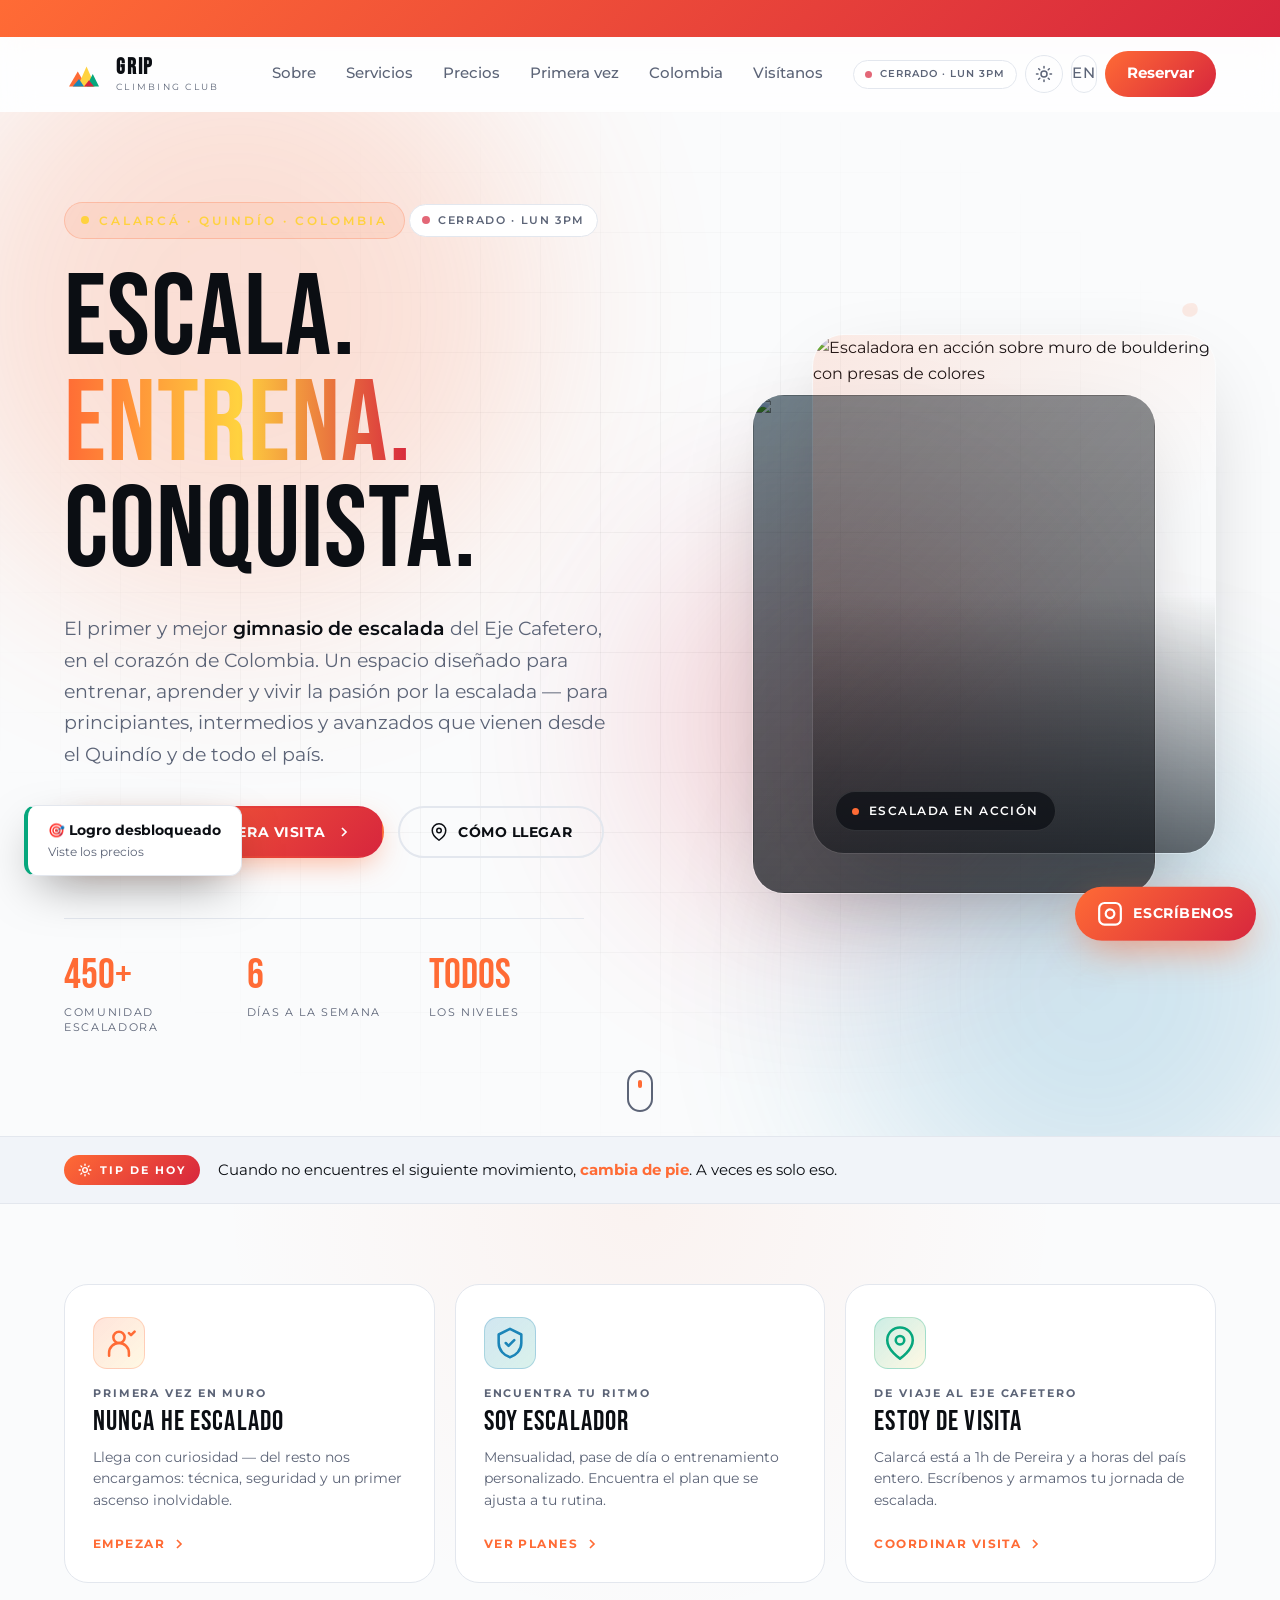
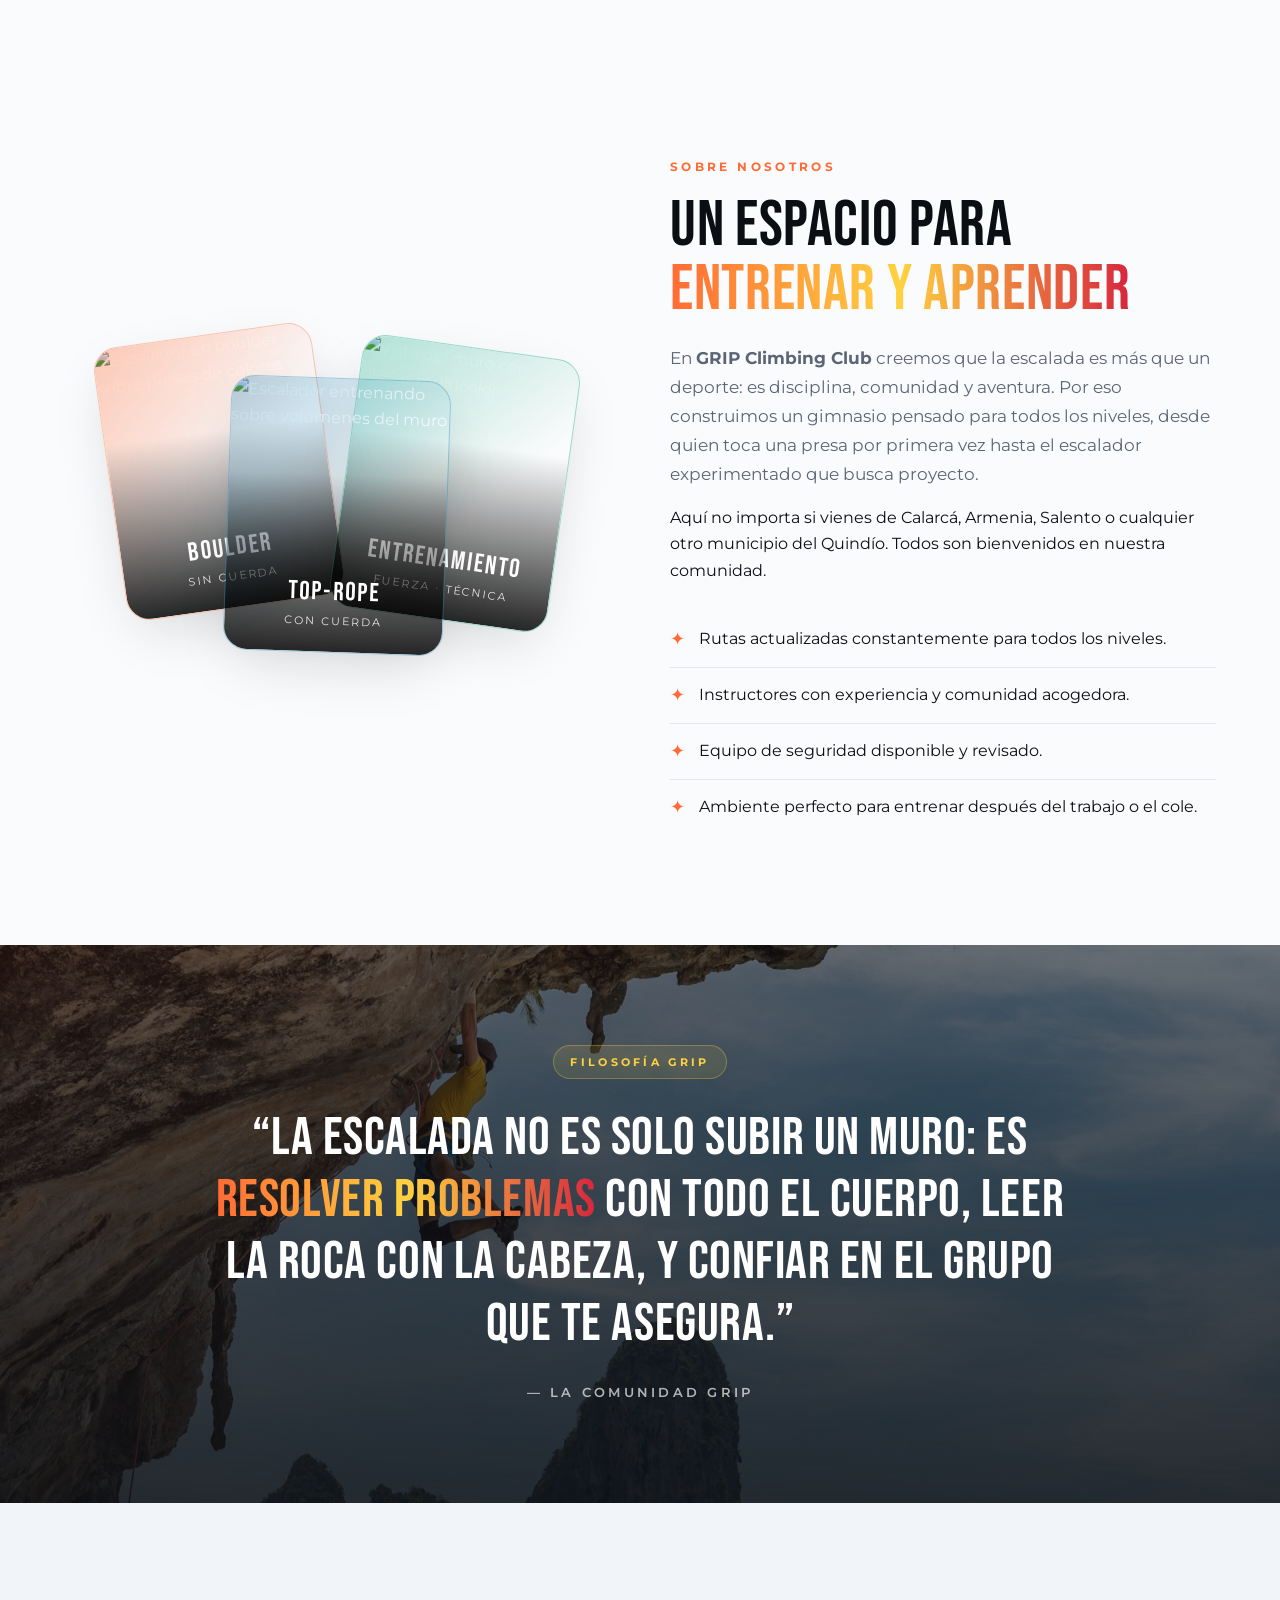
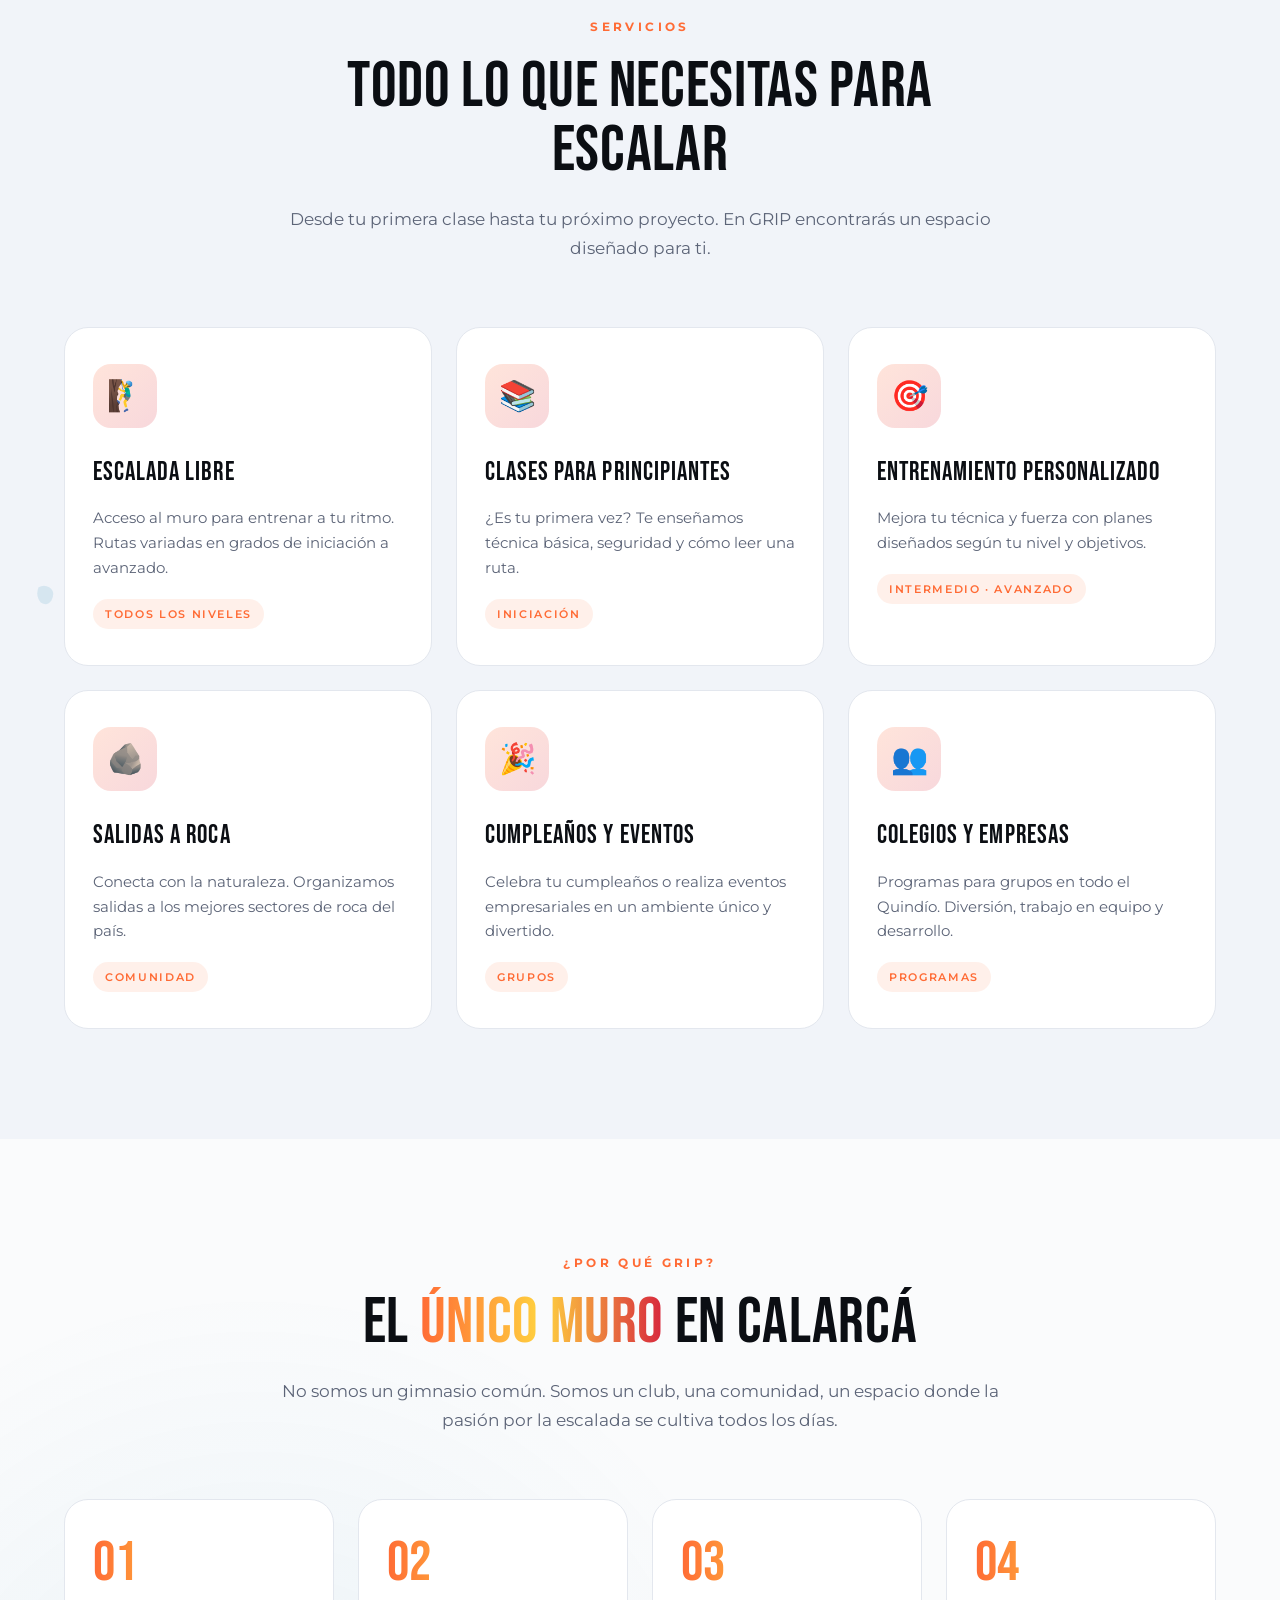
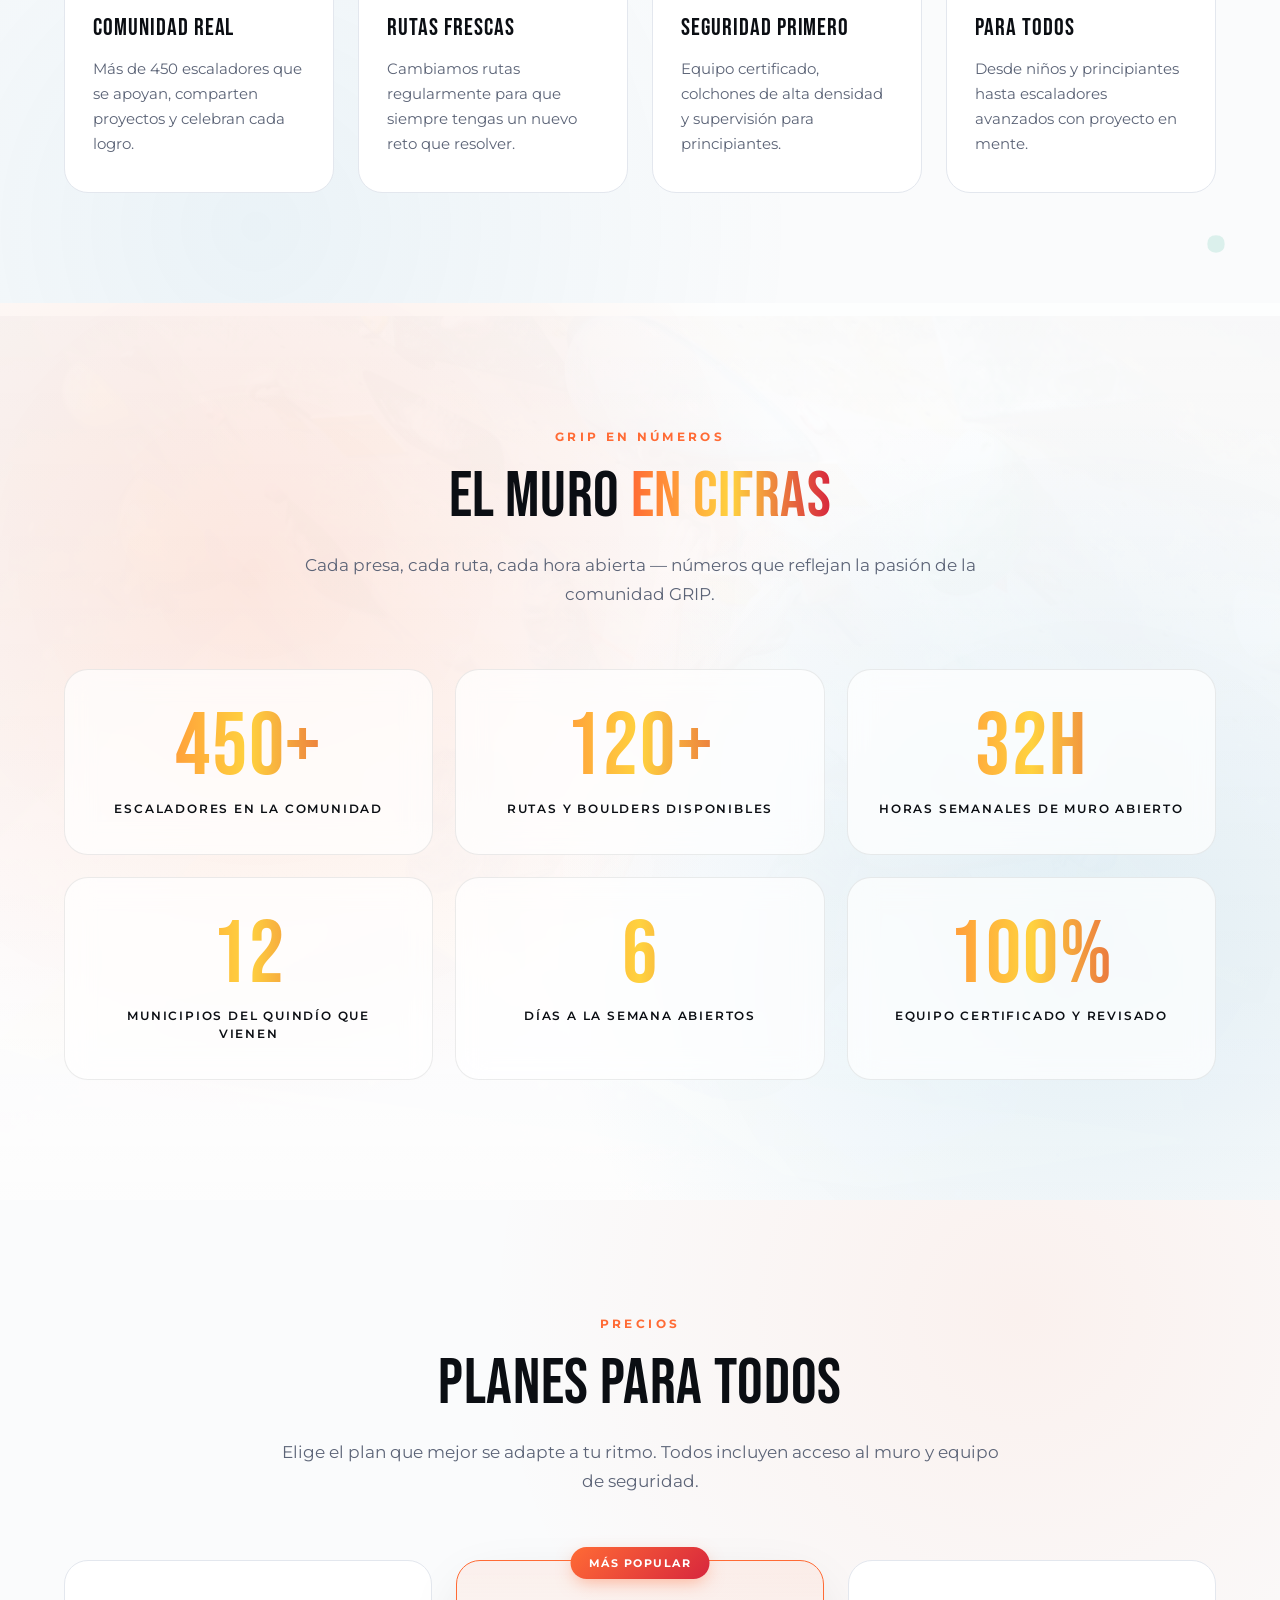
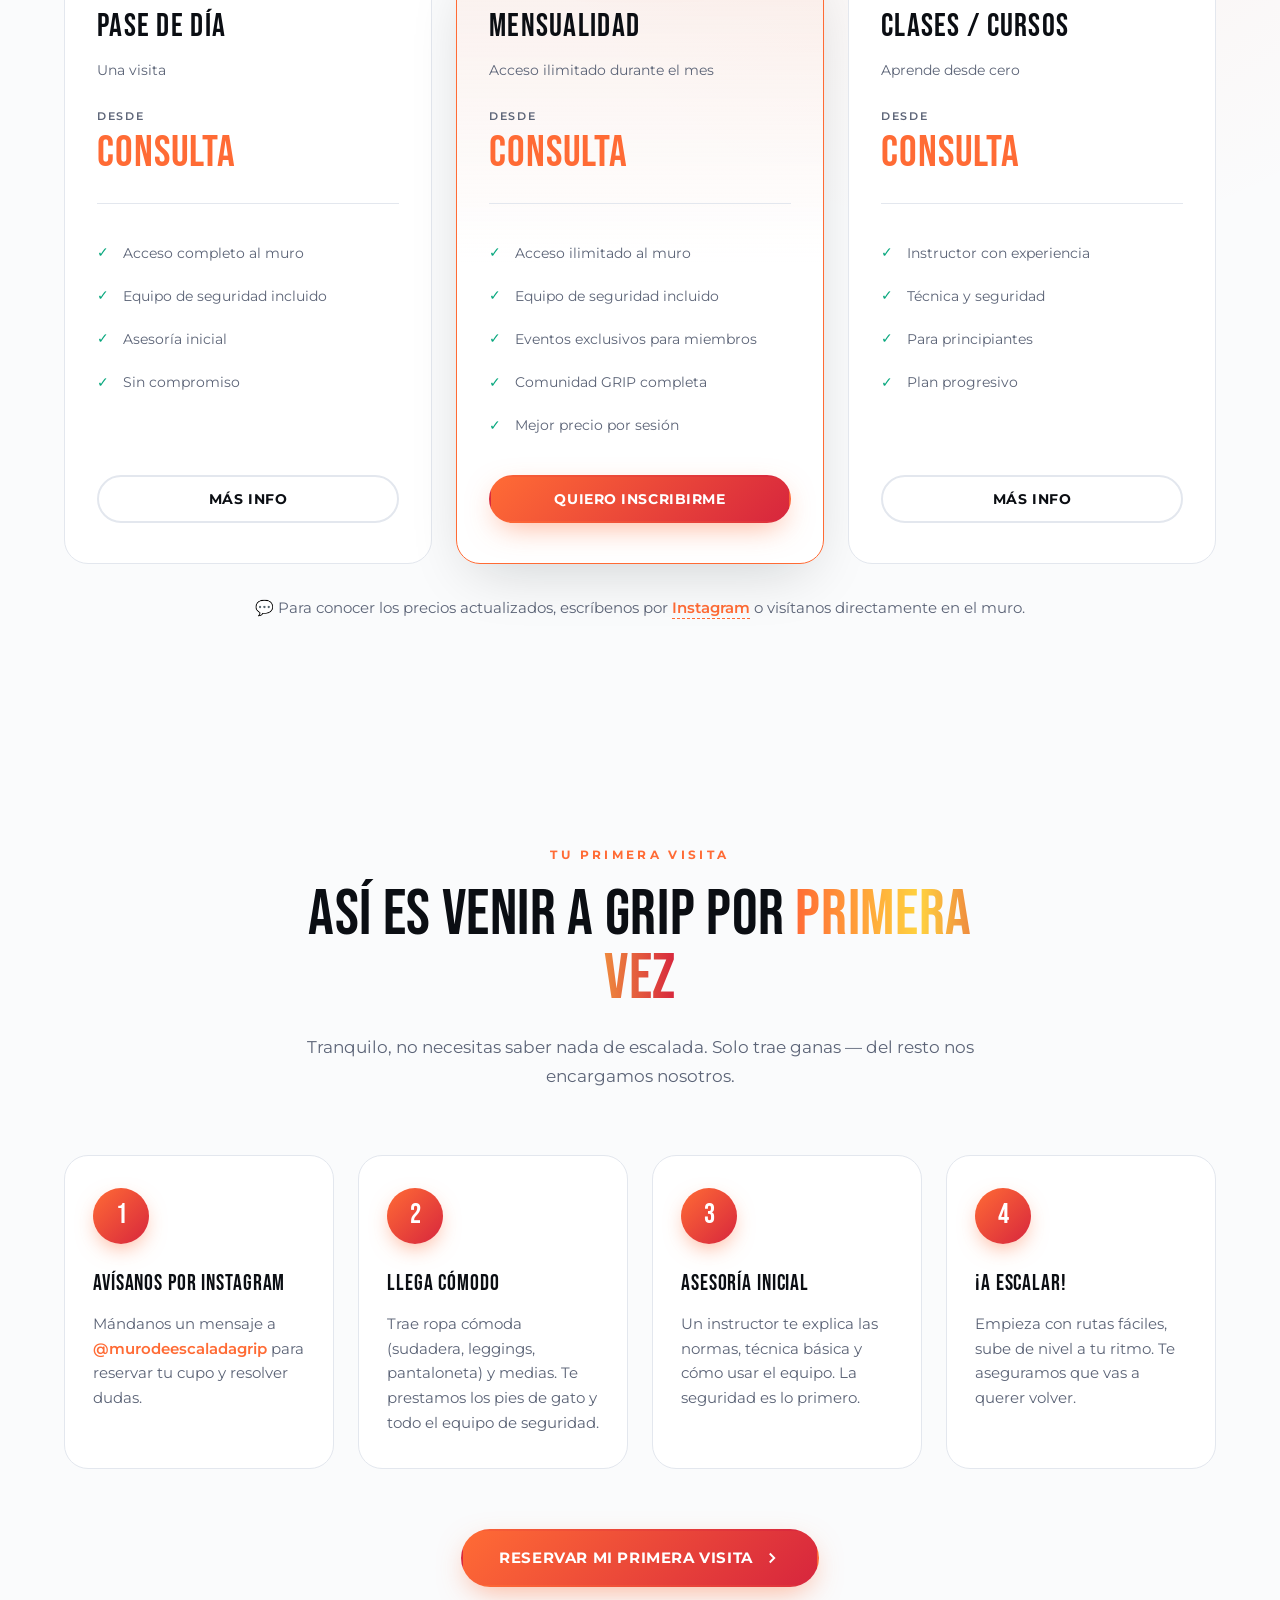
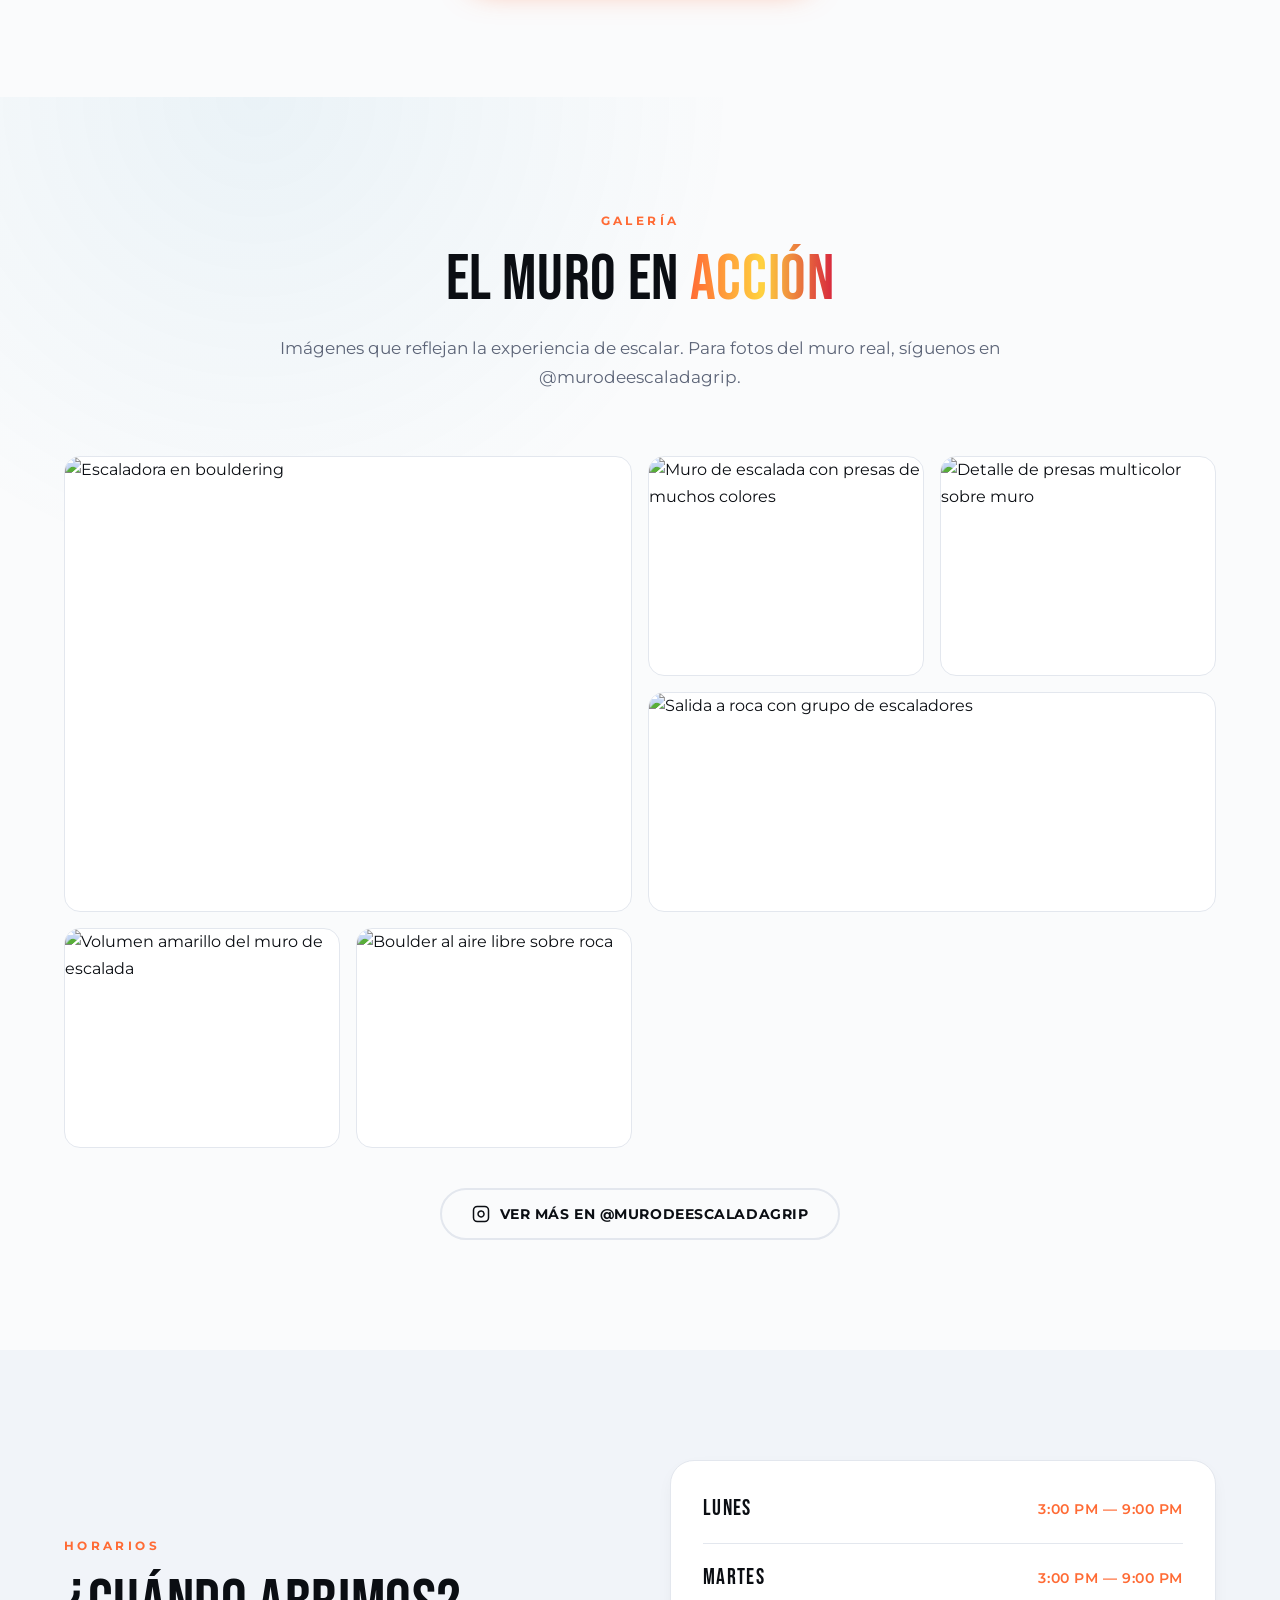
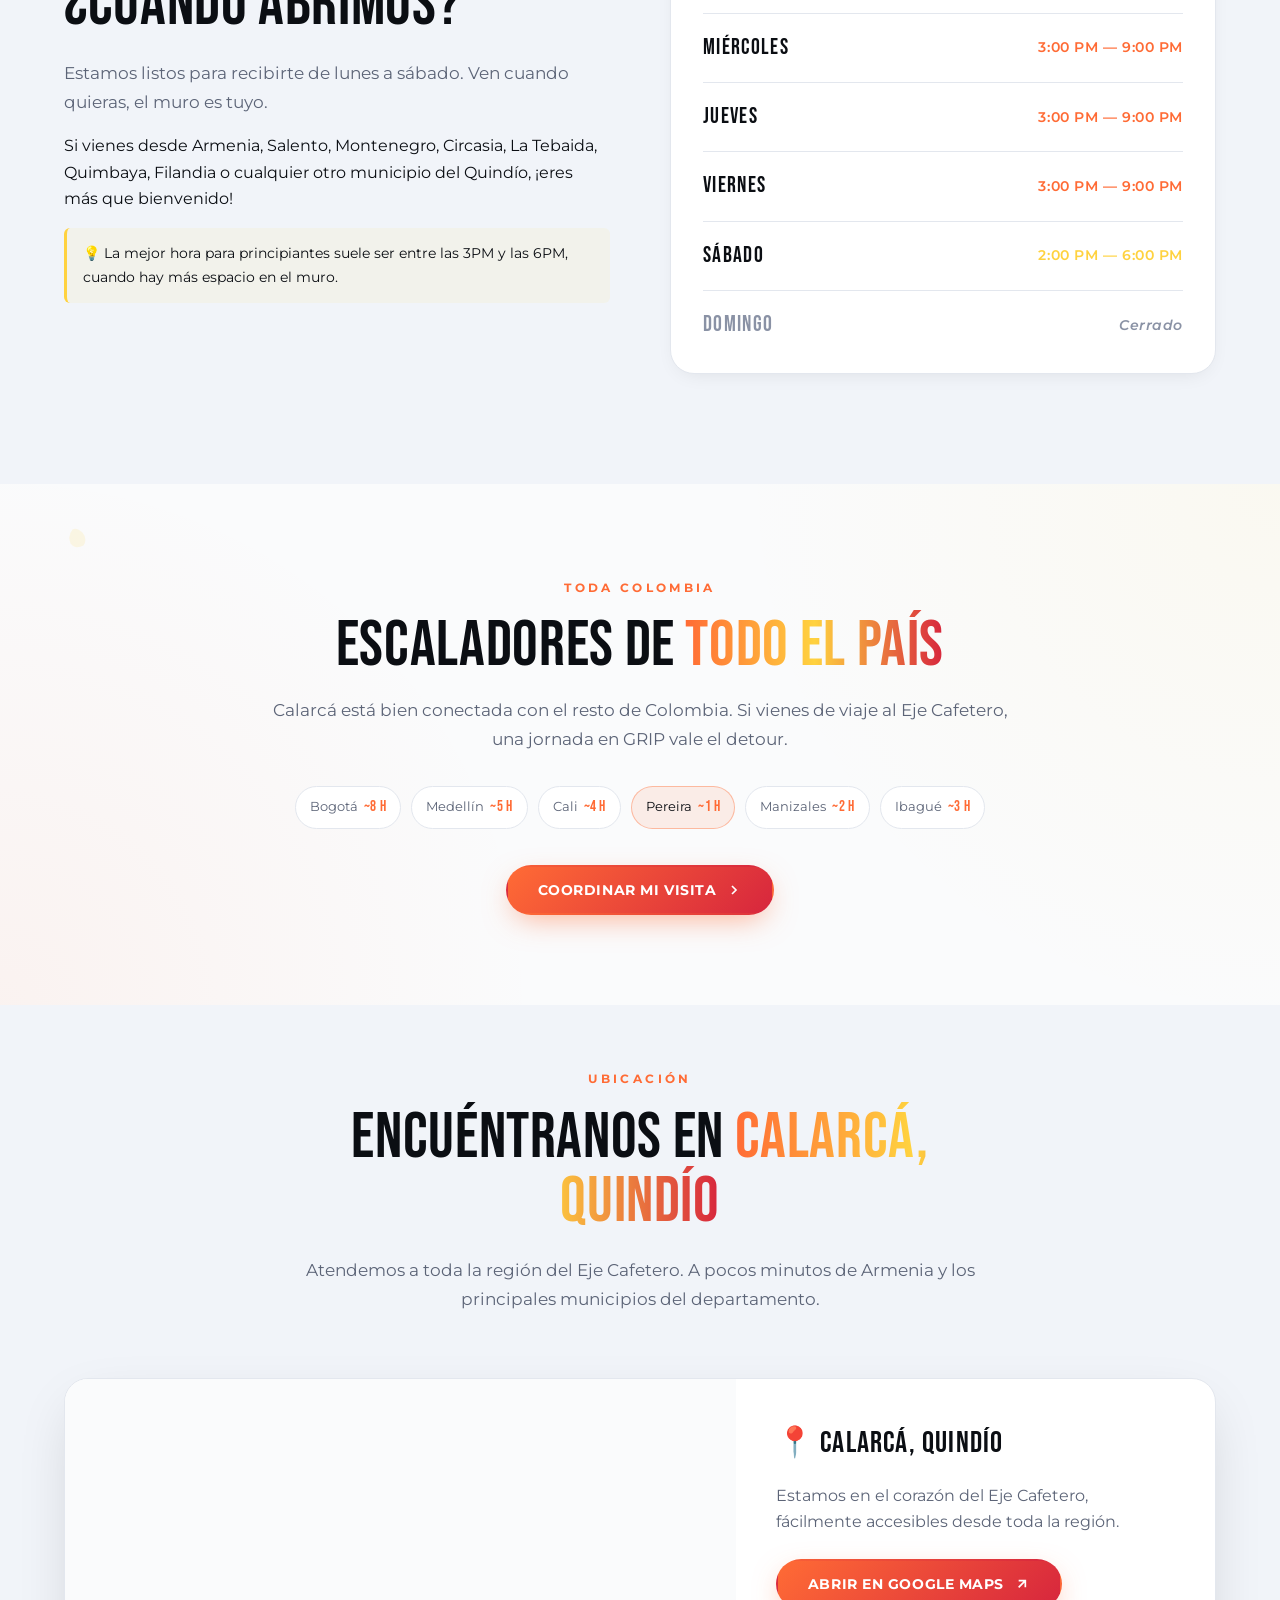
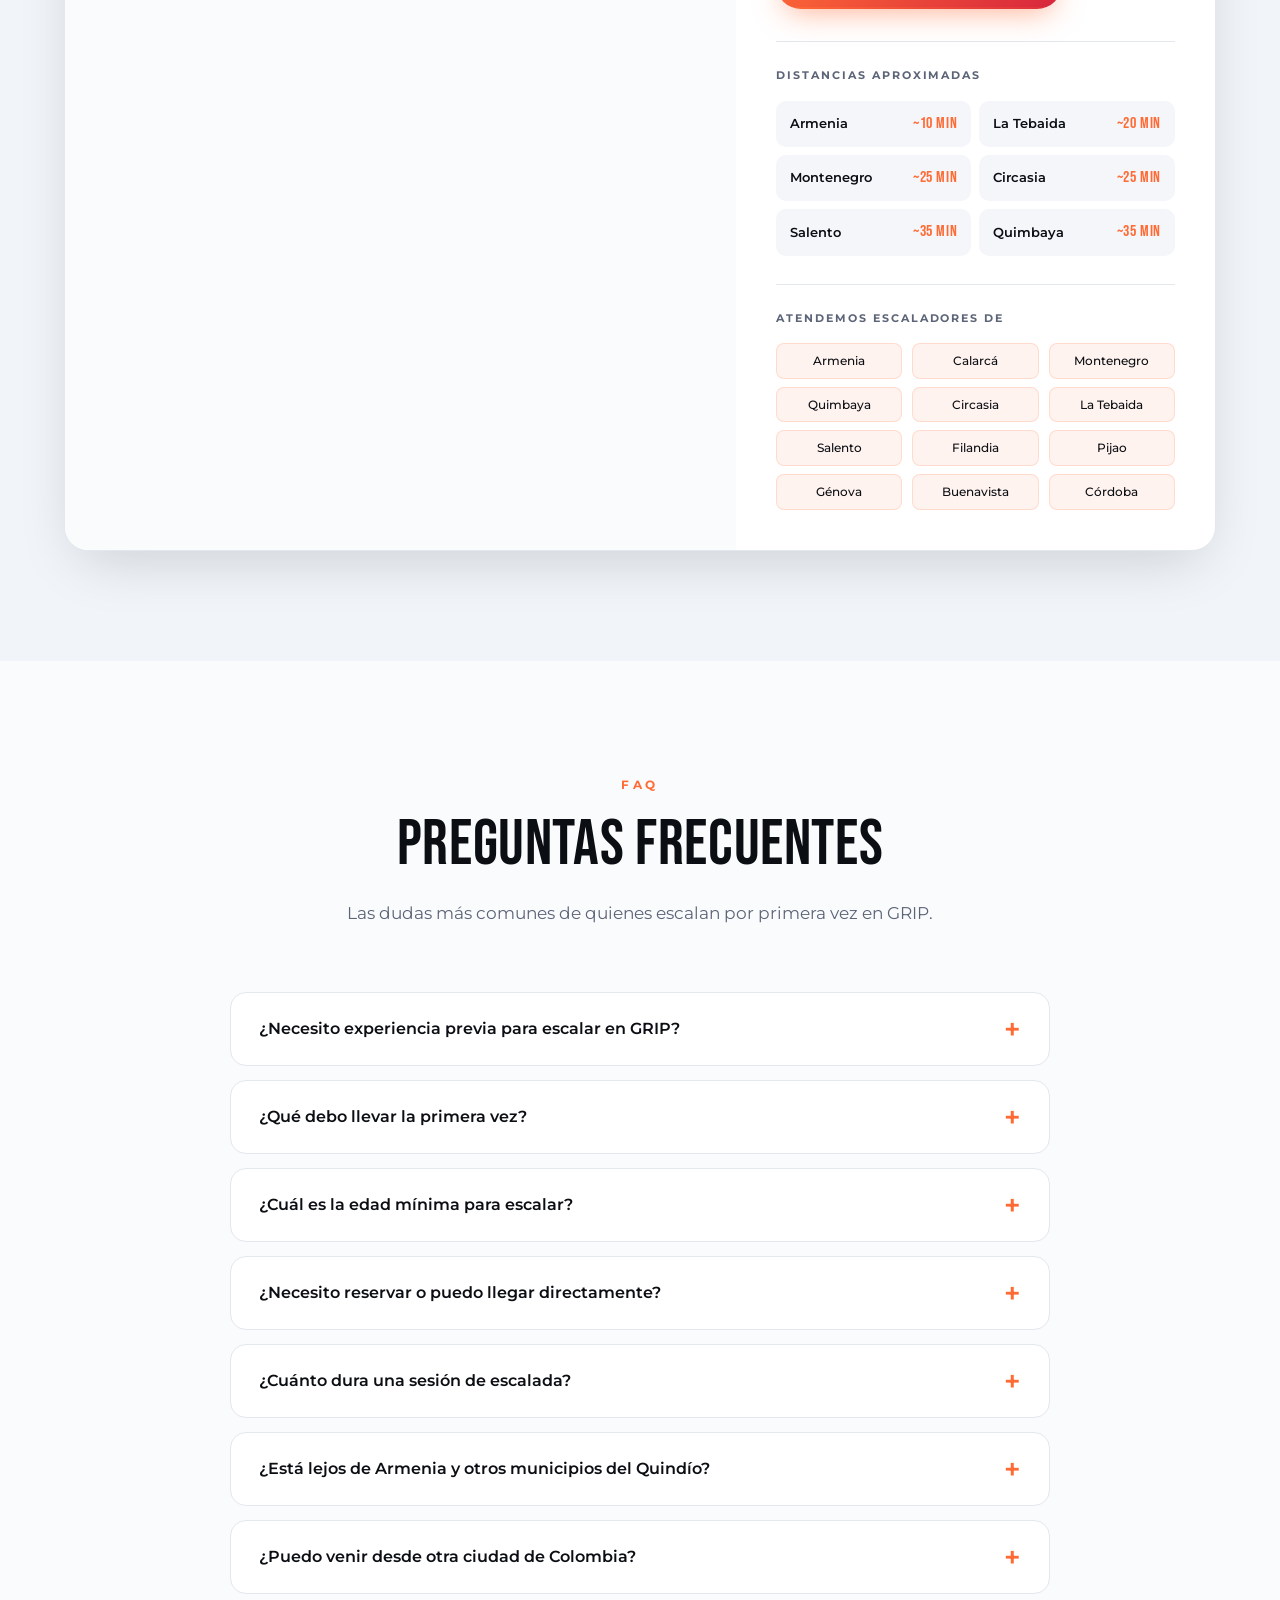
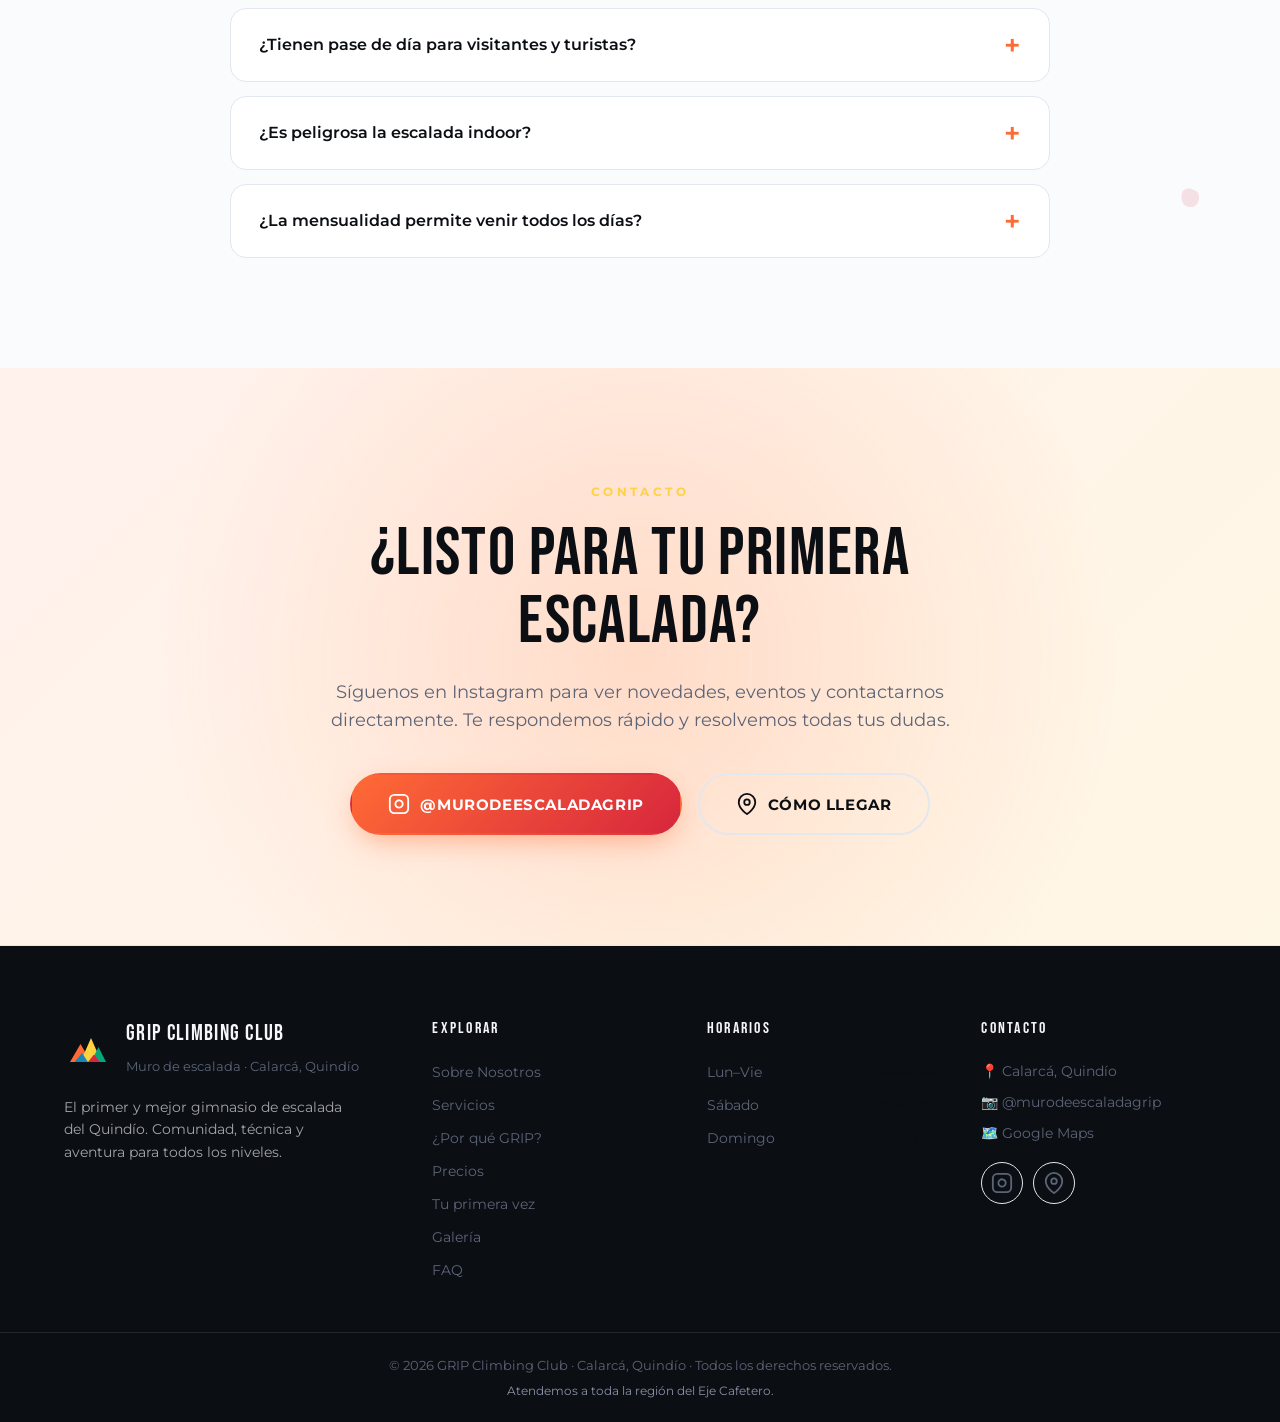
==== commit d676c8f3: "Compact Colombia section, self-host bg images, nav status pill Changes from the user-driven review: " ====
--- a/index.html
+++ b/index.html
@@ -298,6 +298,10 @@
             <a href="#colombia">Colombia</a>
             <a href="#horarios">Visítanos</a>
             <div class="nav__tools">
+                <span class="status-pill status-pill--nav" data-status-pill data-state="closed" aria-live="polite">
+                    <span class="status-dot" aria-hidden="true"></span>
+                    <span class="status-text">·</span>
+                </span>
                 <button class="icon-btn" id="themeToggle" aria-label="Cambiar tema" type="button">
                     <svg class="icon-moon" viewBox="0 0 24 24" fill="none" stroke="currentColor" stroke-width="2" stroke-linecap="round" stroke-linejoin="round"><path d="M21 12.79A9 9 0 1 1 11.21 3 7 7 0 0 0 21 12.79z"/></svg>
                     <svg class="icon-sun" viewBox="0 0 24 24" fill="none" stroke="currentColor" stroke-width="2" stroke-linecap="round" stroke-linejoin="round"><circle cx="12" cy="12" r="4"/><path d="M12 2v2M12 20v2M4.93 4.93l1.41 1.41M17.66 17.66l1.41 1.41M2 12h2M20 12h2M4.93 19.07l1.41-1.41M17.66 6.34l1.41-1.41"/></svg>
@@ -946,52 +950,22 @@
         <svg width="22" height="22" viewBox="0 0 24 24"><path d="M8 3 Q3 9 6 16 Q10 22 18 18 Q22 12 17 6 Q12 1 8 3 Z" fill="#FFD23F"/></svg>
     </button>
     <div class="container">
-        <div class="section__head">
+        <div class="colombia-compact">
             <span class="section__eyebrow">Toda Colombia</span>
             <h2 class="section__title" id="colombia-title">
                 Escaladores de <span class="text-gradient">todo el país</span>
             </h2>
-            <p class="section__lead">GRIP es un punto de encuentro nacional. El Eje Cafetero está a pocas horas en carretera o vuelo de las principales ciudades de Colombia — y siempre vale la pena un detour para escalar con nosotros.</p>
-        </div>
-
-        <div class="colombia-grid">
-            <article class="colombia-card">
-                <div class="colombia-card__city">Bogotá</div>
-                <div class="colombia-card__meta"><span>Carretera</span><strong>~8 h</strong></div>
-                <div class="colombia-card__meta"><span>Vuelo + carro</span><strong>~2 h</strong></div>
-            </article>
-            <article class="colombia-card">
-                <div class="colombia-card__city">Medellín</div>
-                <div class="colombia-card__meta"><span>Carretera</span><strong>~5–6 h</strong></div>
-                <div class="colombia-card__meta"><span>Vuelo + carro</span><strong>~2 h</strong></div>
-            </article>
-            <article class="colombia-card">
-                <div class="colombia-card__city">Cali</div>
-                <div class="colombia-card__meta"><span>Carretera</span><strong>~4 h</strong></div>
-                <div class="colombia-card__meta"><span>Vuelo + carro</span><strong>~2 h</strong></div>
-            </article>
-            <article class="colombia-card colombia-card--highlight">
-                <div class="colombia-card__city">Pereira</div>
-                <div class="colombia-card__meta"><span>Carretera</span><strong>~1 h</strong></div>
-                <div class="colombia-card__meta"><span>Aeropuerto MDE/BOG</span><strong>directo</strong></div>
-            </article>
-            <article class="colombia-card">
-                <div class="colombia-card__city">Manizales</div>
-                <div class="colombia-card__meta"><span>Carretera</span><strong>~2 h</strong></div>
-                <div class="colombia-card__meta"><span>Vía Pereira</span><strong>cómoda</strong></div>
-            </article>
-            <article class="colombia-card">
-                <div class="colombia-card__city">Ibagué</div>
-                <div class="colombia-card__meta"><span>Carretera</span><strong>~3 h</strong></div>
-                <div class="colombia-card__meta"><span>Vía La Línea</span><strong>directa</strong></div>
-            </article>
-        </div>
-
-        <div class="colombia-banner">
-            <div class="colombia-banner__text">
-                <h3>¿Vienes de viaje al Eje Cafetero?</h3>
-                <p>Incluye una jornada en GRIP en tu itinerario. Te asesoramos con horarios, equipo y opciones de pase de día — la escalada como parte del viaje cafetero.</p>
-            </div>
+            <p class="section__lead">
+                Calarcá está bien conectada con el resto de Colombia. Si vienes de viaje al Eje Cafetero, una jornada en GRIP vale el detour.
+            </p>
+            <ul class="colombia-cities">
+                <li>Bogotá <strong>~8 h</strong></li>
+                <li>Medellín <strong>~5 h</strong></li>
+                <li>Cali <strong>~4 h</strong></li>
+                <li class="is-highlight">Pereira <strong>~1 h</strong></li>
+                <li>Manizales <strong>~2 h</strong></li>
+                <li>Ibagué <strong>~3 h</strong></li>
+            </ul>
             <a href="https://www.instagram.com/murodeescaladagrip" target="_blank" rel="noopener" class="btn btn--primary">
                 Coordinar mi visita
                 <svg width="16" height="16" viewBox="0 0 24 24" fill="none" stroke="currentColor" stroke-width="2.5"><polyline points="9 18 15 12 9 6"/></svg>
--- a/styles.css
+++ b/styles.css
@@ -1633,7 +1633,7 @@
     z-index: -2;
     will-change: transform;
     background-color: #1a1206;
-    background-image: url('https://images.unsplash.com/photo-1522163182402-834f871fd851?w=1600&q=75&auto=format&fit=crop');
+    background-image: url('assets/parallax-strip.jpg');
     background-size: cover;
     background-position: center 30%;
     background-repeat: no-repeat;
@@ -1695,7 +1695,7 @@
     z-index: -2;
     will-change: transform;
     background-color: #0f1218;
-    background-image: url('https://images.unsplash.com/photo-1564769662533-4f00a87b4056?w=1600&q=70&auto=format&fit=crop');
+    background-image: url('assets/stats-showcase.jpg');
     background-size: cover;
     background-position: center 40%;
     background-repeat: no-repeat;
@@ -1771,90 +1771,55 @@
 }
 [data-theme="light"] .stat-big__label { color: var(--text); }
 
-/* ===== Colombia Reach ===== */
+/* ===== Colombia Reach (compact) ===== */
 .section--colombia {
     background:
         radial-gradient(900px circle at 100% 0%, rgba(255,210,63,.06), transparent 60%),
         radial-gradient(900px circle at 0% 100%, rgba(255,107,53,.06), transparent 60%),
         var(--bg);
-}
-.colombia-grid {
-    display: grid;
-    grid-template-columns: repeat(3, 1fr);
-    gap: 18px;
-    margin-bottom: 50px;
-}
-.colombia-card {
+    padding: 90px 0;
+}
+.colombia-compact {
+    text-align: center;
+    max-width: 760px;
+    margin: 0 auto;
+}
+.colombia-compact .section__eyebrow { margin-bottom: 16px; }
+.colombia-compact .section__title { margin-bottom: 18px; }
+.colombia-compact .section__lead { margin-bottom: 32px; }
+.colombia-cities {
+    display: flex;
+    flex-wrap: wrap;
+    justify-content: center;
+    gap: 8px 10px;
+    margin-bottom: 36px;
+}
+.colombia-cities li {
+    display: inline-flex;
+    align-items: baseline;
+    gap: 6px;
+    padding: 8px 14px;
     background: var(--bg-card);
     border: 1px solid var(--line);
-    border-radius: var(--radius-lg);
-    padding: 28px 26px;
-    transition: transform .3s var(--ease-out), border-color .3s var(--ease), box-shadow .3s var(--ease);
-}
-.colombia-card:hover {
-    transform: translateY(-4px);
+    border-radius: 999px;
+    font-size: 13px;
+    color: var(--muted);
+    transition: border-color .25s var(--ease), background .25s var(--ease);
+}
+.colombia-cities li:hover {
     border-color: var(--orange);
-    box-shadow: var(--shadow-sm);
-}
-.colombia-card--highlight {
-    background:
-        linear-gradient(180deg, rgba(255,107,53,.12), var(--bg-card) 50%);
-    border-color: var(--orange);
-}
-.colombia-card__city {
+}
+.colombia-cities li strong {
+    color: var(--orange);
     font-family: var(--font-display);
-    font-size: 30px;
     letter-spacing: .04em;
-    margin-bottom: 18px;
-    padding-bottom: 14px;
-    border-bottom: 1px solid var(--line);
+    font-size: 15px;
     font-weight: 400;
 }
-.colombia-card__meta {
-    display: flex;
-    justify-content: space-between;
-    align-items: center;
-    padding: 7px 0;
-    font-size: 13px;
-}
-.colombia-card__meta span {
-    color: var(--muted);
-    text-transform: uppercase;
-    letter-spacing: .1em;
-    font-size: 10.5px;
-    font-weight: 600;
-}
-.colombia-card__meta strong {
-    font-family: var(--font-display);
-    font-size: 18px;
-    color: var(--orange);
-    letter-spacing: .04em;
-    font-weight: 400;
-}
-
-.colombia-banner {
-    display: flex;
-    align-items: center;
-    justify-content: space-between;
-    gap: 28px;
-    background:
-        linear-gradient(135deg, rgba(255,107,53,.14), rgba(255,210,63,.08));
-    border: 1px solid rgba(255,107,53,.3);
-    border-radius: var(--radius-lg);
-    padding: 32px 36px;
-}
-.colombia-banner__text { max-width: 560px; }
-.colombia-banner h3 {
-    font-family: var(--font-display);
-    font-size: clamp(24px, 3vw, 32px);
-    letter-spacing: .04em;
-    margin-bottom: 8px;
-    font-weight: 400;
-}
-.colombia-banner p {
-    color: var(--muted);
-    font-size: 15px;
-    line-height: 1.6;
+.colombia-cities li.is-highlight {
+    background: rgba(255,107,53,.1);
+    border-color: rgba(255,107,53,.4);
+    color: var(--text);
 }
 
 /* ===== Mobile sticky bottom bar ===== */
@@ -1952,11 +1917,15 @@
 }
 
 /* Status in nav (compact variant) */
-.nav .status-pill {
-    margin: 0;
-    padding: 5px 10px;
-    font-size: 10px;
-    letter-spacing: .12em;
+.status-pill--nav {
+    margin: 0 !important;
+    padding: 5px 11px !important;
+    font-size: 10px !important;
+    letter-spacing: .1em !important;
+}
+.status-pill--nav .status-dot { width: 7px; height: 7px; }
+@media (max-width: 720px) {
+    .status-pill--nav { display: none; }
 }
 
 /* ===== Chalk burst particles ===== */
@@ -2146,13 +2115,7 @@
     .paths { grid-template-columns: 1fr 1fr; gap: 16px; }
     .stats-showcase__grid { grid-template-columns: repeat(2, 1fr); }
     .stats-showcase { padding: 90px 0; }
-    .colombia-grid { grid-template-columns: repeat(2, 1fr); }
-    .colombia-banner {
-        flex-direction: column;
-        align-items: flex-start;
-        text-align: left;
-        padding: 28px 26px;
-    }
+    .section--colombia { padding: 70px 0; }
     .parallax-strip { min-height: 420px; padding: 80px 0; }
 
     .gallery { grid-template-columns: repeat(2, 1fr); grid-auto-rows: 180px; }
@@ -2267,10 +2230,9 @@
     .stats-showcase__grid { grid-template-columns: 1fr 1fr; gap: 14px; }
     .stat-big { padding: 26px 18px; }
 
-    .colombia-grid { grid-template-columns: 1fr 1fr; gap: 12px; }
-    .colombia-card { padding: 22px 20px; }
-    .colombia-card__city { font-size: 24px; margin-bottom: 14px; padding-bottom: 10px; }
-    .colombia-banner h3 { font-size: 22px; }
+    .colombia-cities { gap: 6px 8px; }
+    .colombia-cities li { padding: 6px 12px; font-size: 12.5px; }
+    .colombia-cities li strong { font-size: 14px; }
 
     .parallax-strip { min-height: 360px; padding: 70px 0; }
     .parallax-strip__quote { font-size: clamp(22px, 6vw, 34px); line-height: 1.2; }
@@ -2303,7 +2265,6 @@
     .stats-showcase__grid { grid-template-columns: 1fr 1fr; }
     .stat-big strong { font-size: clamp(44px, 13vw, 60px); }
     .stat-big__label { font-size: 10.5px; letter-spacing: .12em; }
-    .colombia-grid { grid-template-columns: 1fr; }
     .bottom-bar__btn { font-size: 12px; padding: 12px 12px; }
     .bottom-bar__btn svg { width: 16px; height: 16px; }
 }
--- a/styles.css
+++ b/styles.css
@@ -1633,7 +1633,7 @@
     z-index: -2;
     will-change: transform;
     background-color: #1a1206;
-    background-image: url('https://images.unsplash.com/photo-1522163182402-834f871fd851?w=1600&q=75&auto=format&fit=crop');
+    background-image: url('assets/parallax-strip.jpg');
     background-size: cover;
     background-position: center 30%;
     background-repeat: no-repeat;
@@ -1695,7 +1695,7 @@
     z-index: -2;
     will-change: transform;
     background-color: #0f1218;
-    background-image: url('https://images.unsplash.com/photo-1564769662533-4f00a87b4056?w=1600&q=70&auto=format&fit=crop');
+    background-image: url('assets/stats-showcase.jpg');
     background-size: cover;
     background-position: center 40%;
     background-repeat: no-repeat;
@@ -1771,90 +1771,55 @@
 }
 [data-theme="light"] .stat-big__label { color: var(--text); }
 
-/* ===== Colombia Reach ===== */
+/* ===== Colombia Reach (compact) ===== */
 .section--colombia {
     background:
         radial-gradient(900px circle at 100% 0%, rgba(255,210,63,.06), transparent 60%),
         radial-gradient(900px circle at 0% 100%, rgba(255,107,53,.06), transparent 60%),
         var(--bg);
-}
-.colombia-grid {
-    display: grid;
-    grid-template-columns: repeat(3, 1fr);
-    gap: 18px;
-    margin-bottom: 50px;
-}
-.colombia-card {
+    padding: 90px 0;
+}
+.colombia-compact {
+    text-align: center;
+    max-width: 760px;
+    margin: 0 auto;
+}
+.colombia-compact .section__eyebrow { margin-bottom: 16px; }
+.colombia-compact .section__title { margin-bottom: 18px; }
+.colombia-compact .section__lead { margin-bottom: 32px; }
+.colombia-cities {
+    display: flex;
+    flex-wrap: wrap;
+    justify-content: center;
+    gap: 8px 10px;
+    margin-bottom: 36px;
+}
+.colombia-cities li {
+    display: inline-flex;
+    align-items: baseline;
+    gap: 6px;
+    padding: 8px 14px;
     background: var(--bg-card);
     border: 1px solid var(--line);
-    border-radius: var(--radius-lg);
-    padding: 28px 26px;
-    transition: transform .3s var(--ease-out), border-color .3s var(--ease), box-shadow .3s var(--ease);
-}
-.colombia-card:hover {
-    transform: translateY(-4px);
+    border-radius: 999px;
+    font-size: 13px;
+    color: var(--muted);
+    transition: border-color .25s var(--ease), background .25s var(--ease);
+}
+.colombia-cities li:hover {
     border-color: var(--orange);
-    box-shadow: var(--shadow-sm);
-}
-.colombia-card--highlight {
-    background:
-        linear-gradient(180deg, rgba(255,107,53,.12), var(--bg-card) 50%);
-    border-color: var(--orange);
-}
-.colombia-card__city {
+}
+.colombia-cities li strong {
+    color: var(--orange);
     font-family: var(--font-display);
-    font-size: 30px;
     letter-spacing: .04em;
-    margin-bottom: 18px;
-    padding-bottom: 14px;
-    border-bottom: 1px solid var(--line);
+    font-size: 15px;
     font-weight: 400;
 }
-.colombia-card__meta {
-    display: flex;
-    justify-content: space-between;
-    align-items: center;
-    padding: 7px 0;
-    font-size: 13px;
-}
-.colombia-card__meta span {
-    color: var(--muted);
-    text-transform: uppercase;
-    letter-spacing: .1em;
-    font-size: 10.5px;
-    font-weight: 600;
-}
-.colombia-card__meta strong {
-    font-family: var(--font-display);
-    font-size: 18px;
-    color: var(--orange);
-    letter-spacing: .04em;
-    font-weight: 400;
-}
-
-.colombia-banner {
-    display: flex;
-    align-items: center;
-    justify-content: space-between;
-    gap: 28px;
-    background:
-        linear-gradient(135deg, rgba(255,107,53,.14), rgba(255,210,63,.08));
-    border: 1px solid rgba(255,107,53,.3);
-    border-radius: var(--radius-lg);
-    padding: 32px 36px;
-}
-.colombia-banner__text { max-width: 560px; }
-.colombia-banner h3 {
-    font-family: var(--font-display);
-    font-size: clamp(24px, 3vw, 32px);
-    letter-spacing: .04em;
-    margin-bottom: 8px;
-    font-weight: 400;
-}
-.colombia-banner p {
-    color: var(--muted);
-    font-size: 15px;
-    line-height: 1.6;
+.colombia-cities li.is-highlight {
+    background: rgba(255,107,53,.1);
+    border-color: rgba(255,107,53,.4);
+    color: var(--text);
 }
 
 /* ===== Mobile sticky bottom bar ===== */
@@ -1952,11 +1917,15 @@
 }
 
 /* Status in nav (compact variant) */
-.nav .status-pill {
-    margin: 0;
-    padding: 5px 10px;
-    font-size: 10px;
-    letter-spacing: .12em;
+.status-pill--nav {
+    margin: 0 !important;
+    padding: 5px 11px !important;
+    font-size: 10px !important;
+    letter-spacing: .1em !important;
+}
+.status-pill--nav .status-dot { width: 7px; height: 7px; }
+@media (max-width: 720px) {
+    .status-pill--nav { display: none; }
 }
 
 /* ===== Chalk burst particles ===== */
@@ -2146,13 +2115,7 @@
     .paths { grid-template-columns: 1fr 1fr; gap: 16px; }
     .stats-showcase__grid { grid-template-columns: repeat(2, 1fr); }
     .stats-showcase { padding: 90px 0; }
-    .colombia-grid { grid-template-columns: repeat(2, 1fr); }
-    .colombia-banner {
-        flex-direction: column;
-        align-items: flex-start;
-        text-align: left;
-        padding: 28px 26px;
-    }
+    .section--colombia { padding: 70px 0; }
     .parallax-strip { min-height: 420px; padding: 80px 0; }
 
     .gallery { grid-template-columns: repeat(2, 1fr); grid-auto-rows: 180px; }
@@ -2267,10 +2230,9 @@
     .stats-showcase__grid { grid-template-columns: 1fr 1fr; gap: 14px; }
     .stat-big { padding: 26px 18px; }
 
-    .colombia-grid { grid-template-columns: 1fr 1fr; gap: 12px; }
-    .colombia-card { padding: 22px 20px; }
-    .colombia-card__city { font-size: 24px; margin-bottom: 14px; padding-bottom: 10px; }
-    .colombia-banner h3 { font-size: 22px; }
+    .colombia-cities { gap: 6px 8px; }
+    .colombia-cities li { padding: 6px 12px; font-size: 12.5px; }
+    .colombia-cities li strong { font-size: 14px; }
 
     .parallax-strip { min-height: 360px; padding: 70px 0; }
     .parallax-strip__quote { font-size: clamp(22px, 6vw, 34px); line-height: 1.2; }
@@ -2303,7 +2265,6 @@
     .stats-showcase__grid { grid-template-columns: 1fr 1fr; }
     .stat-big strong { font-size: clamp(44px, 13vw, 60px); }
     .stat-big__label { font-size: 10.5px; letter-spacing: .12em; }
-    .colombia-grid { grid-template-columns: 1fr; }
     .bottom-bar__btn { font-size: 12px; padding: 12px 12px; }
     .bottom-bar__btn svg { width: 16px; height: 16px; }
 }
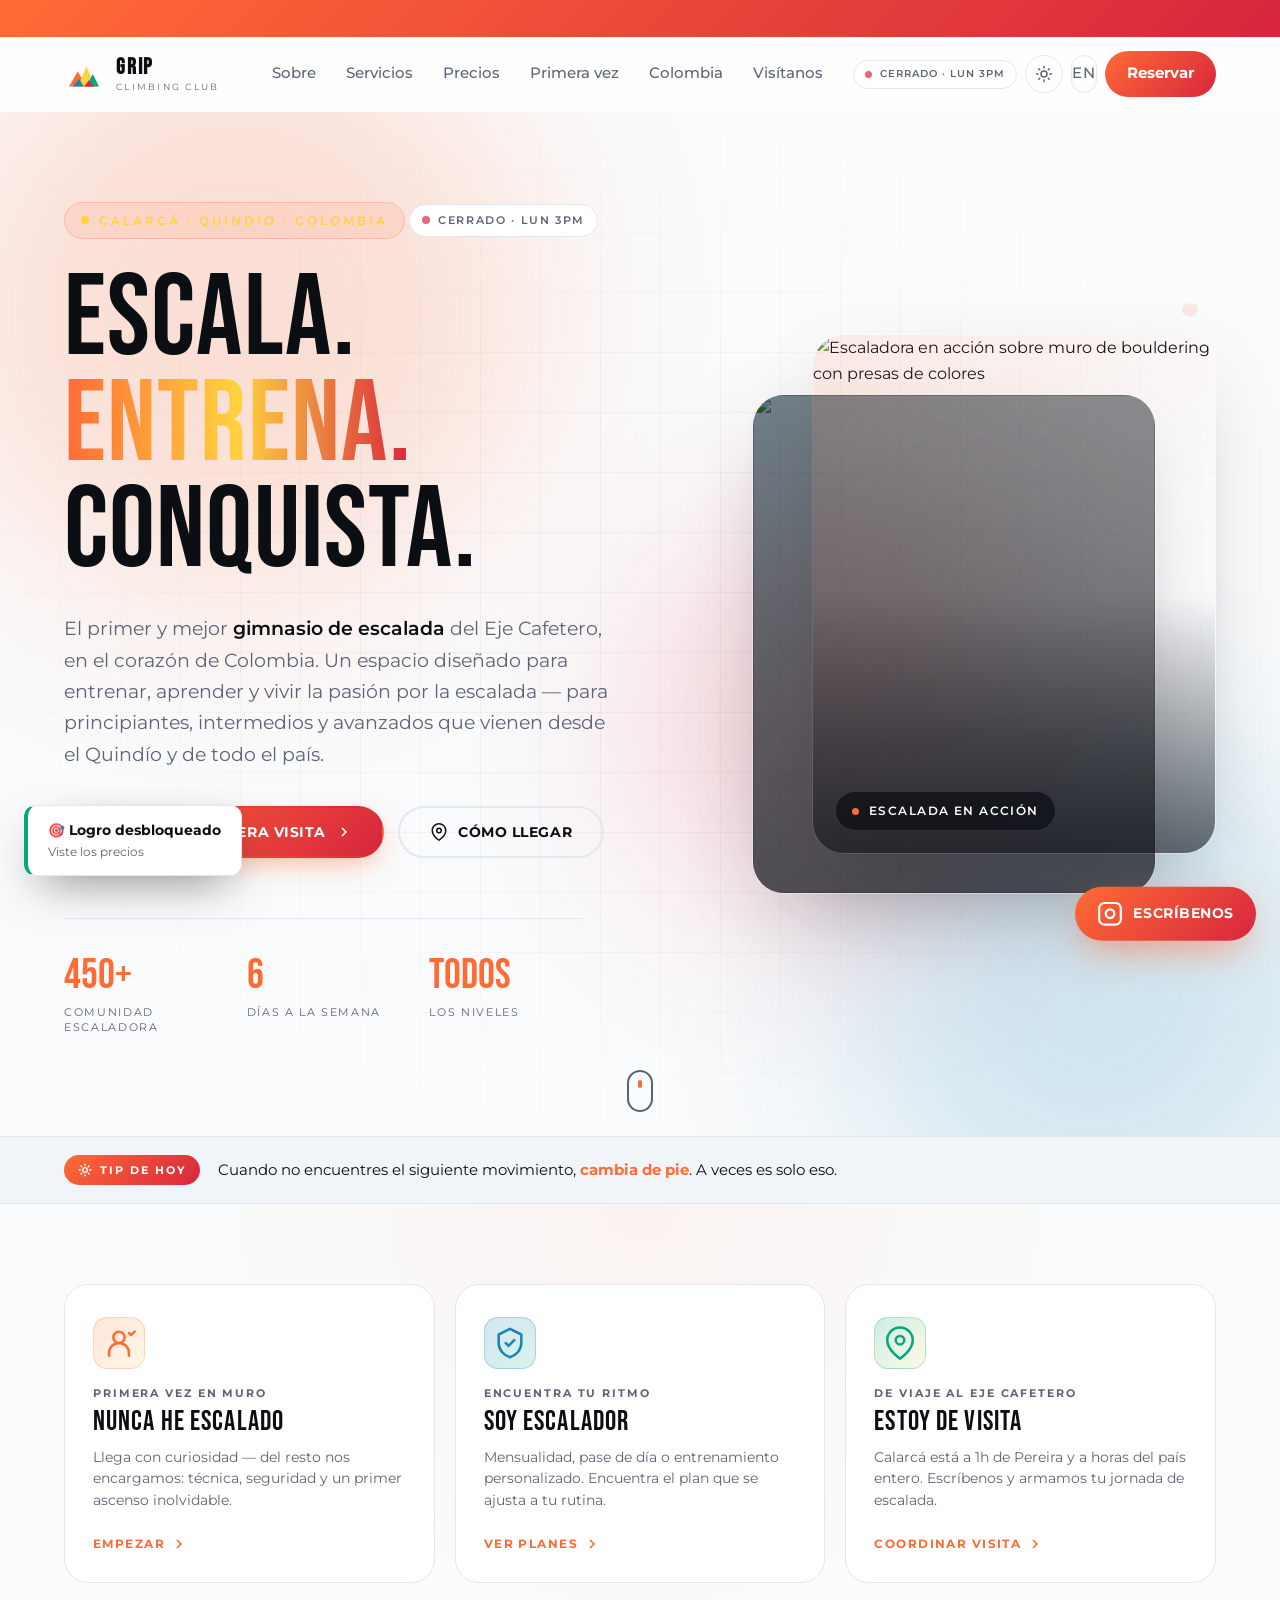
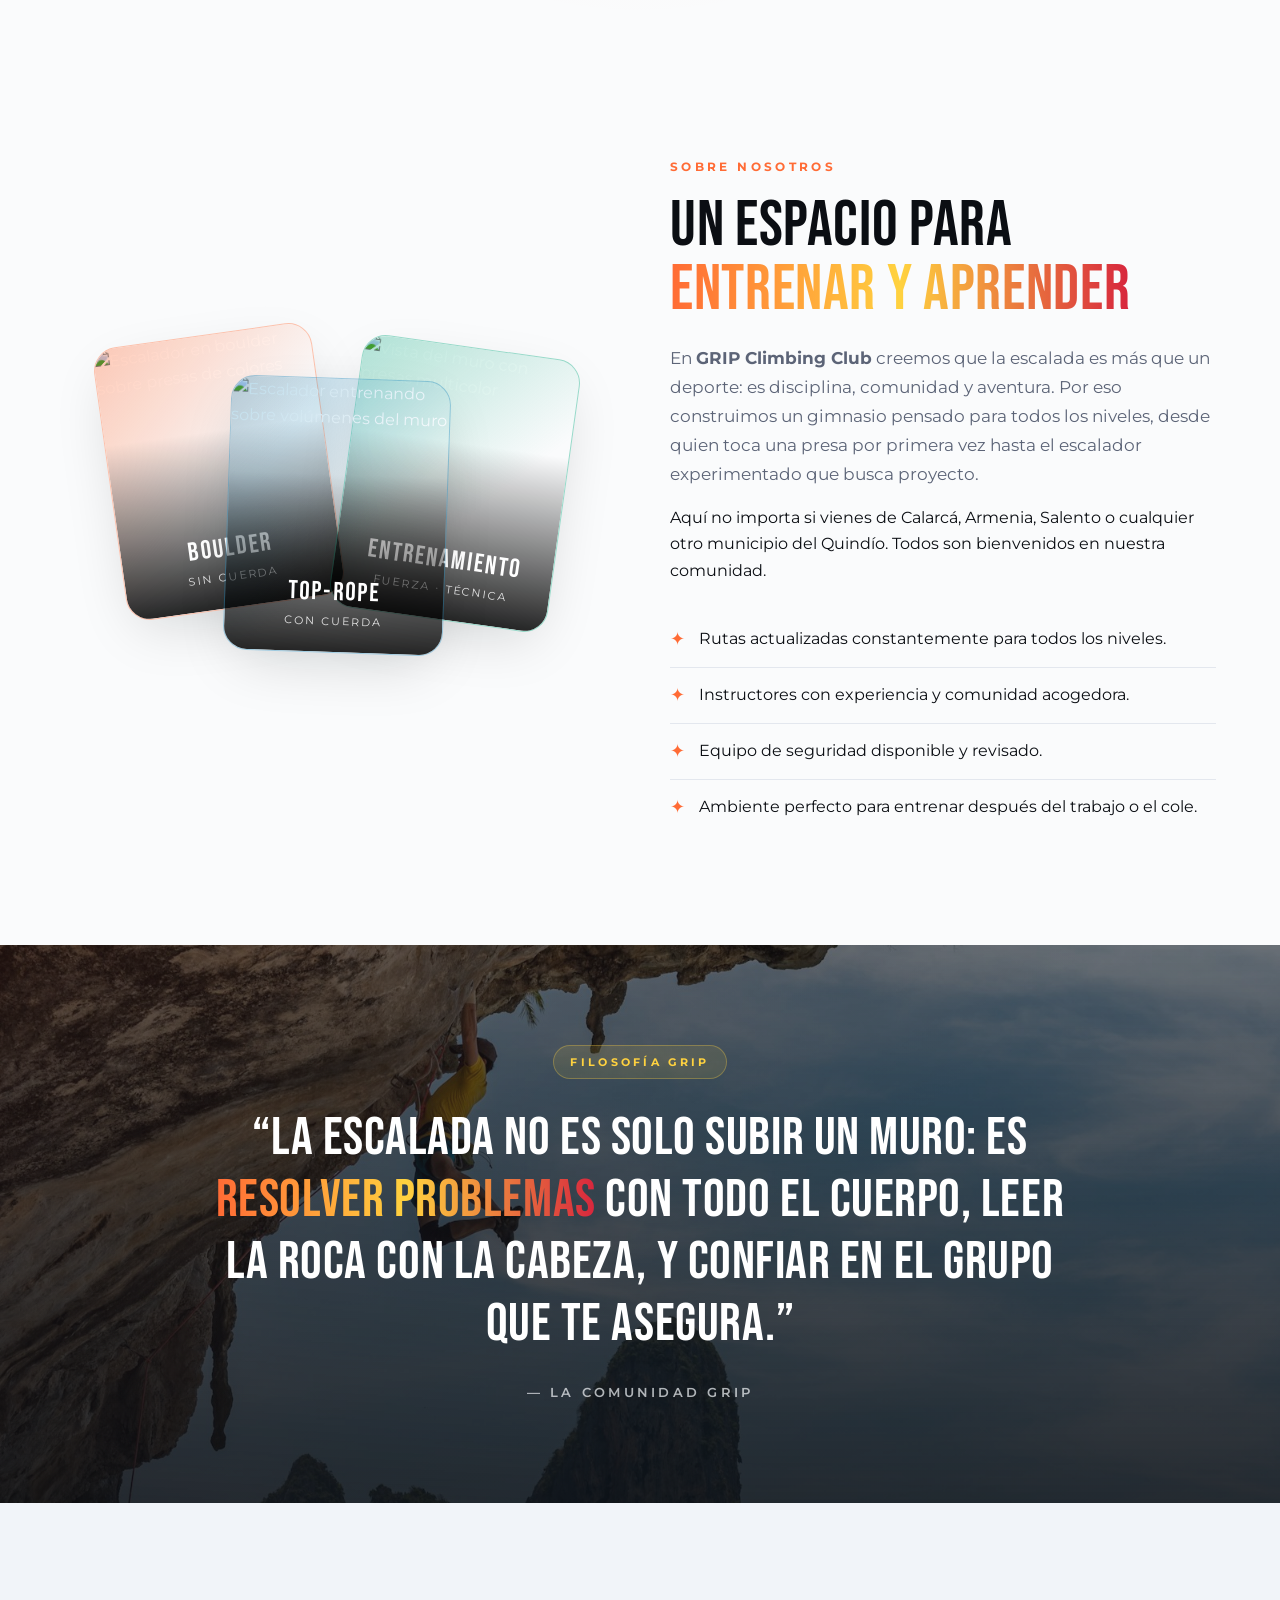
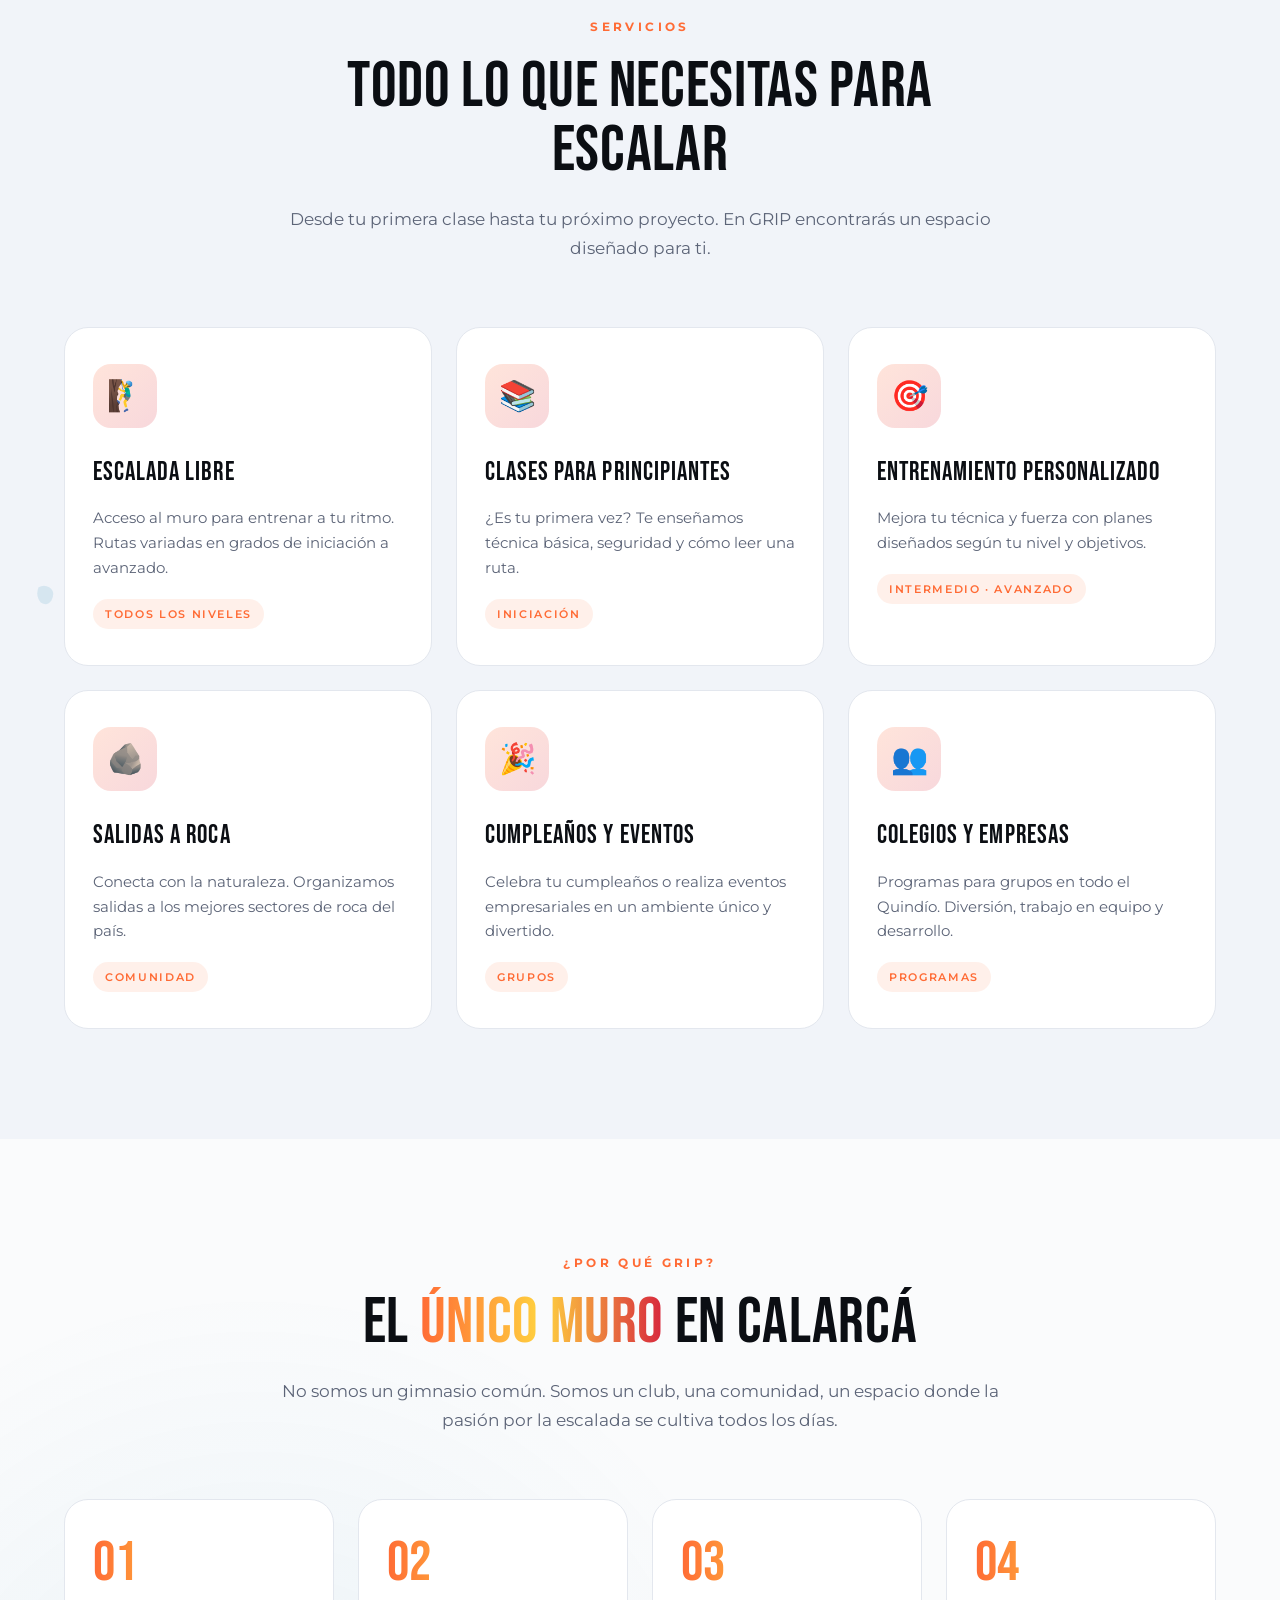
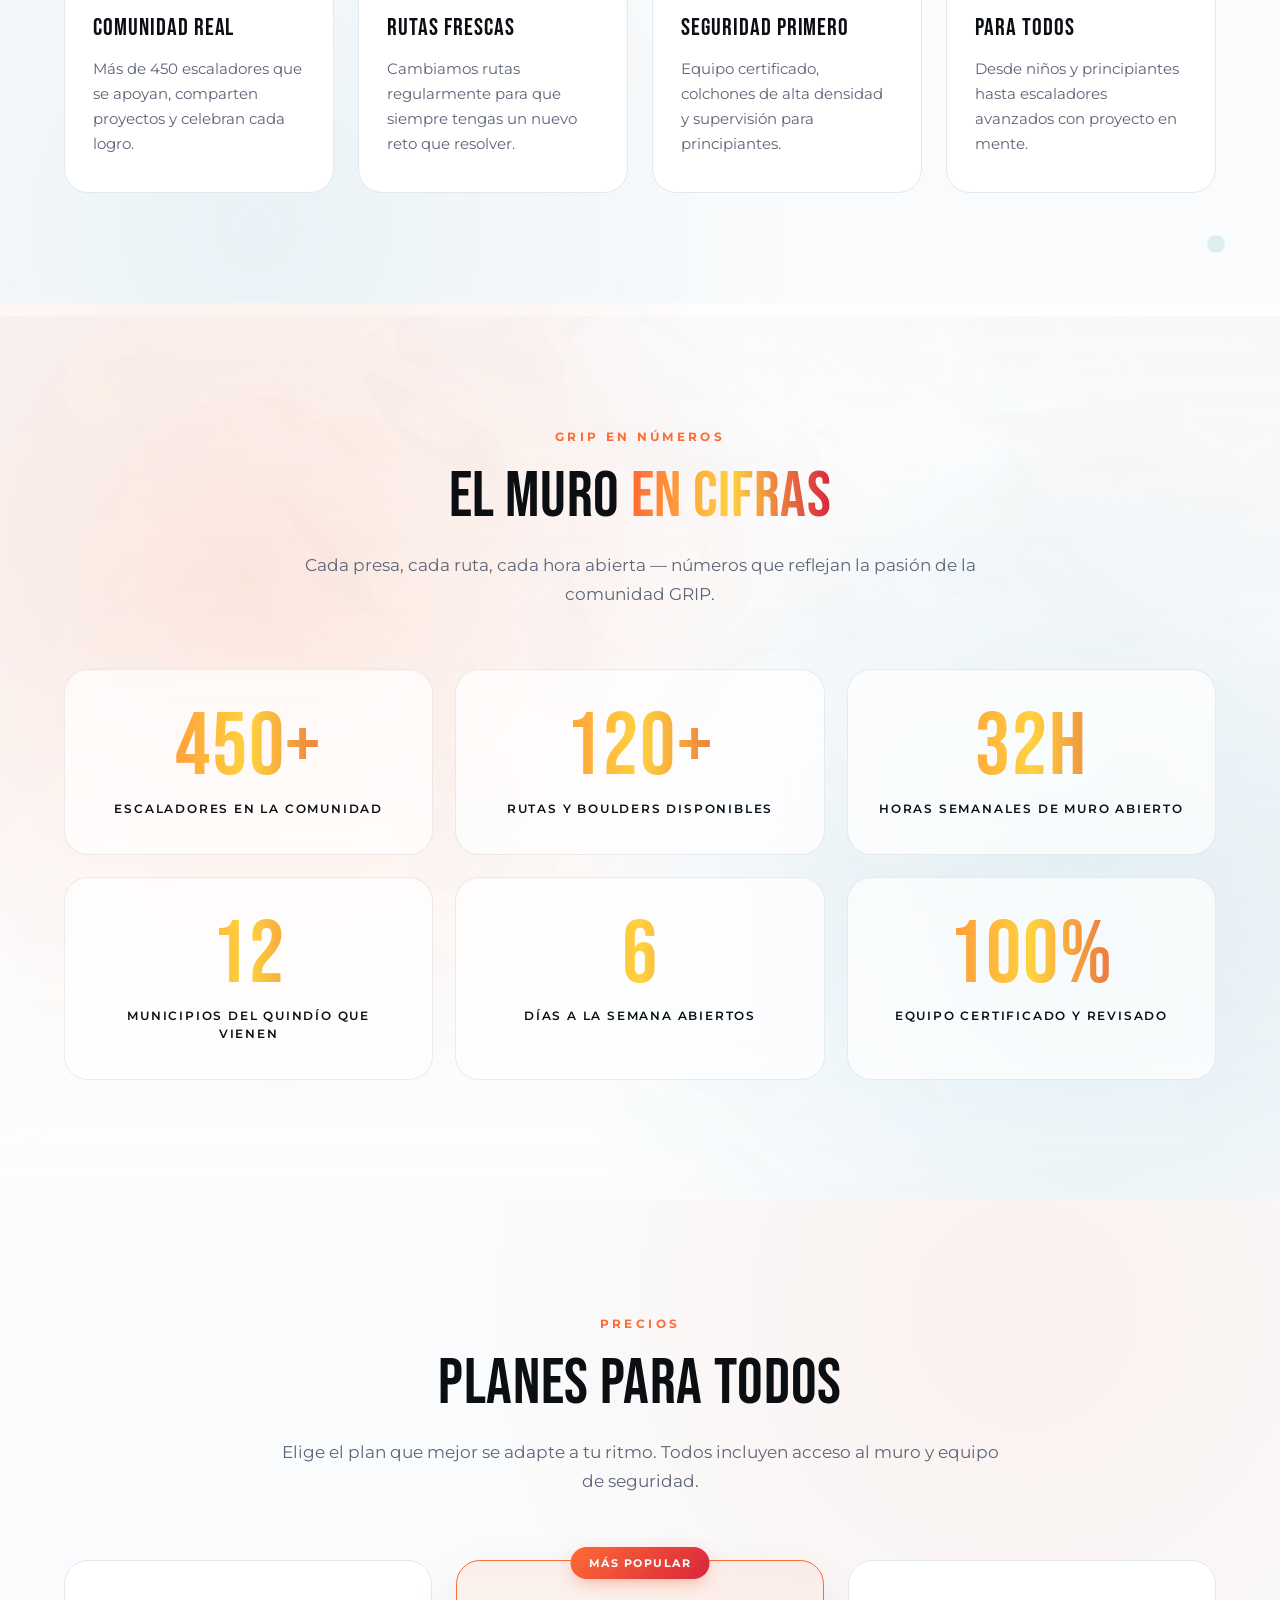
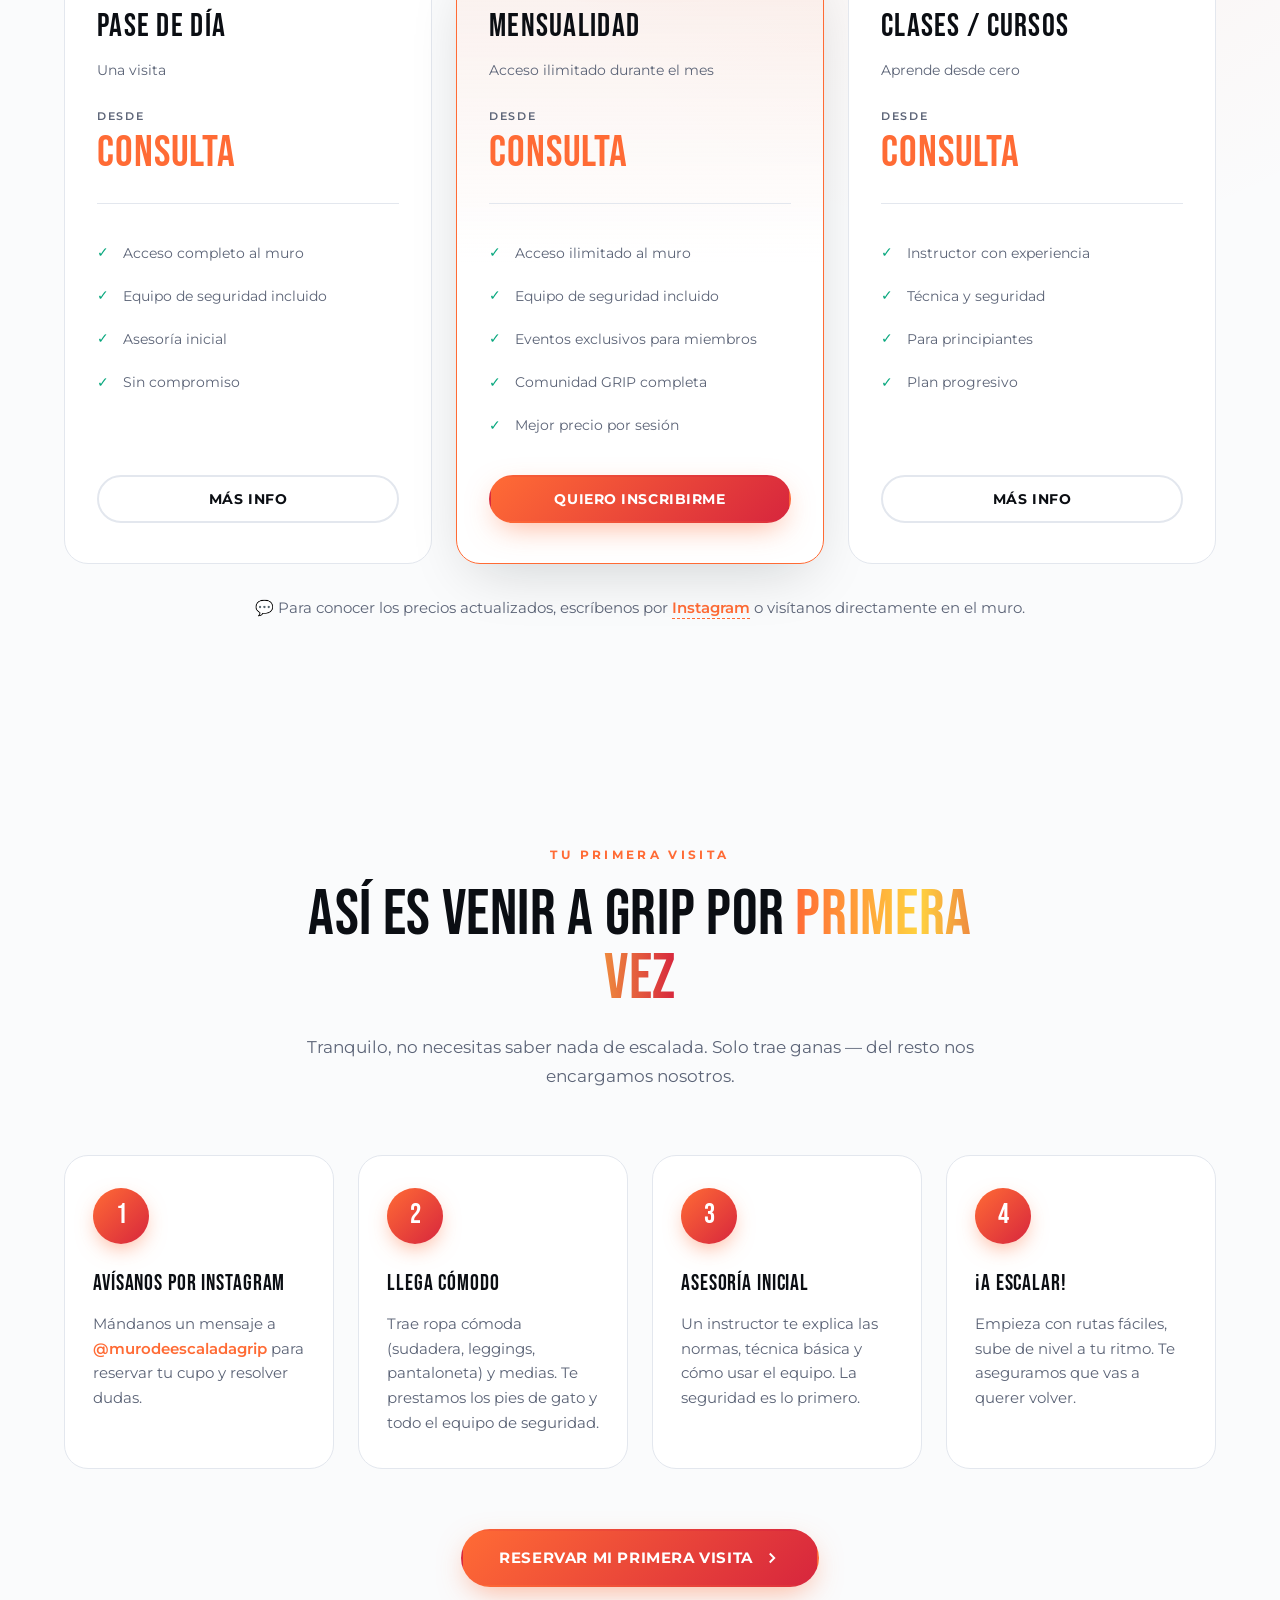
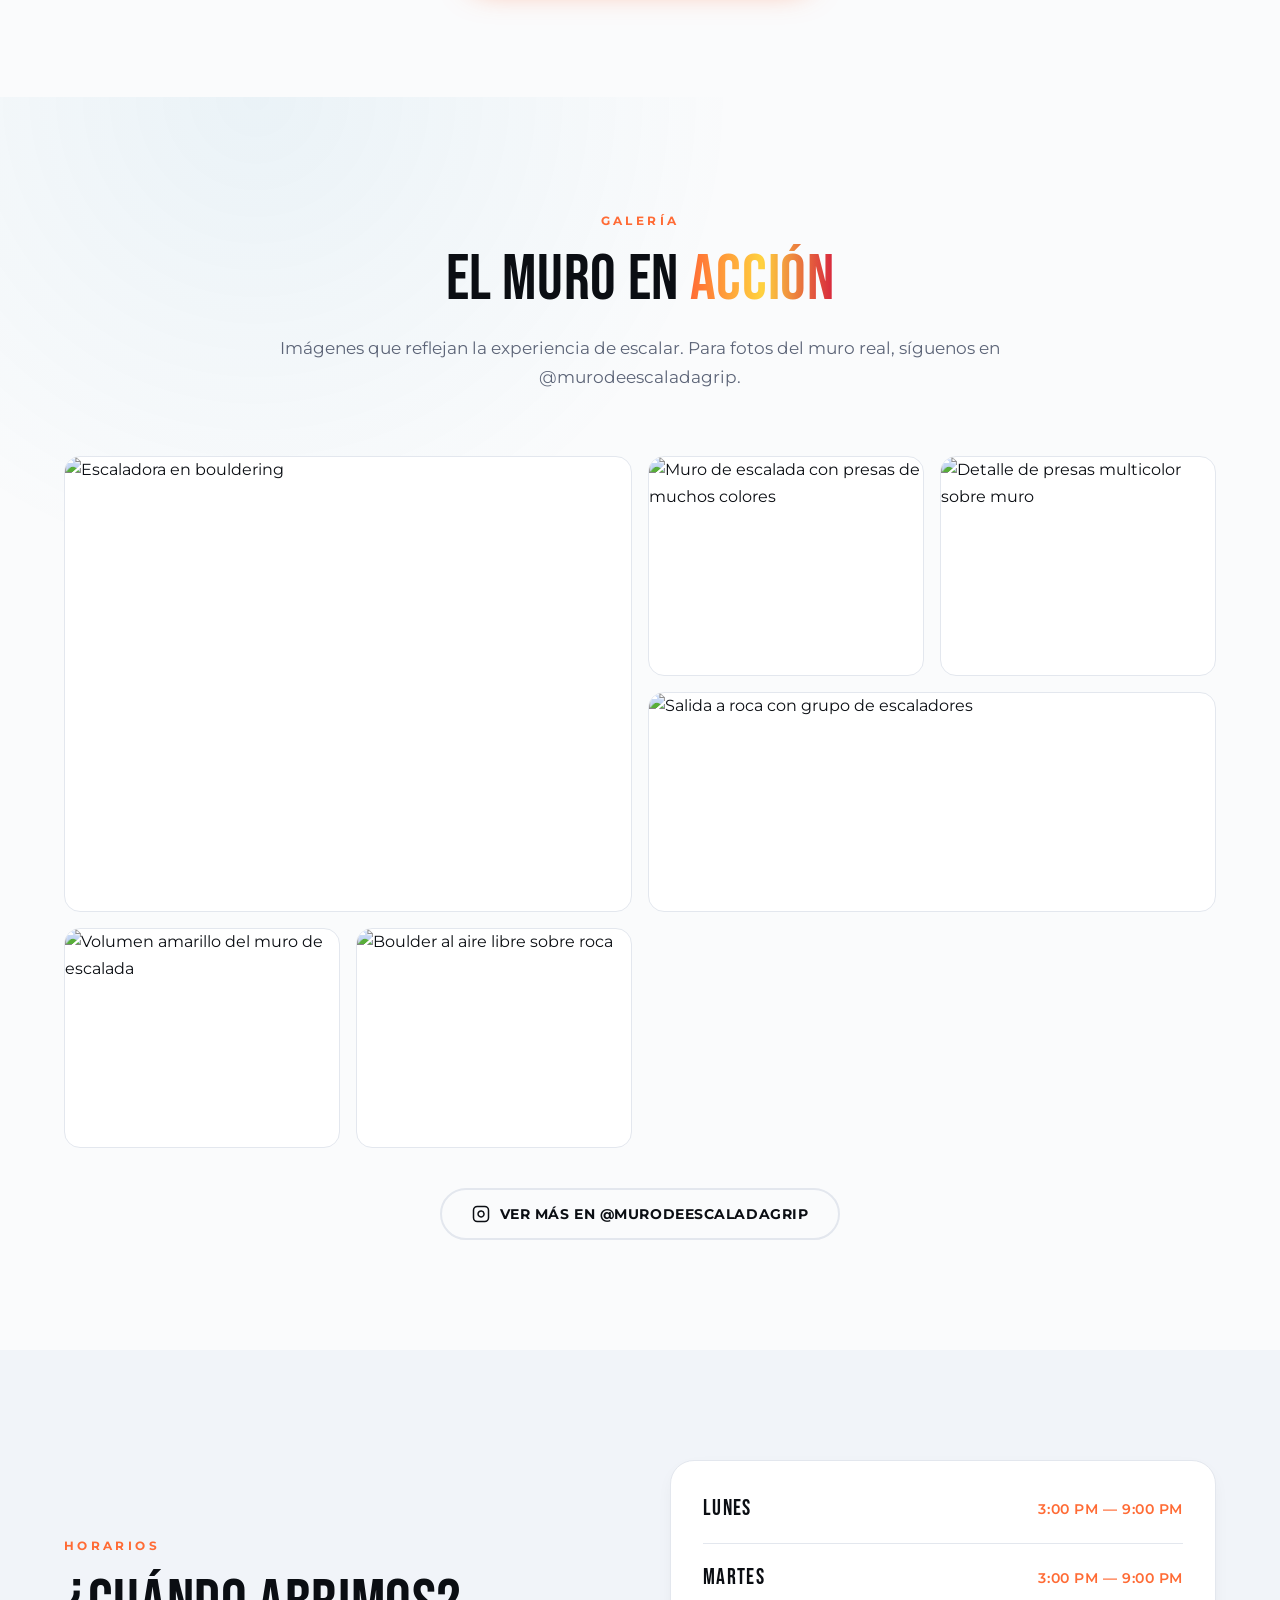
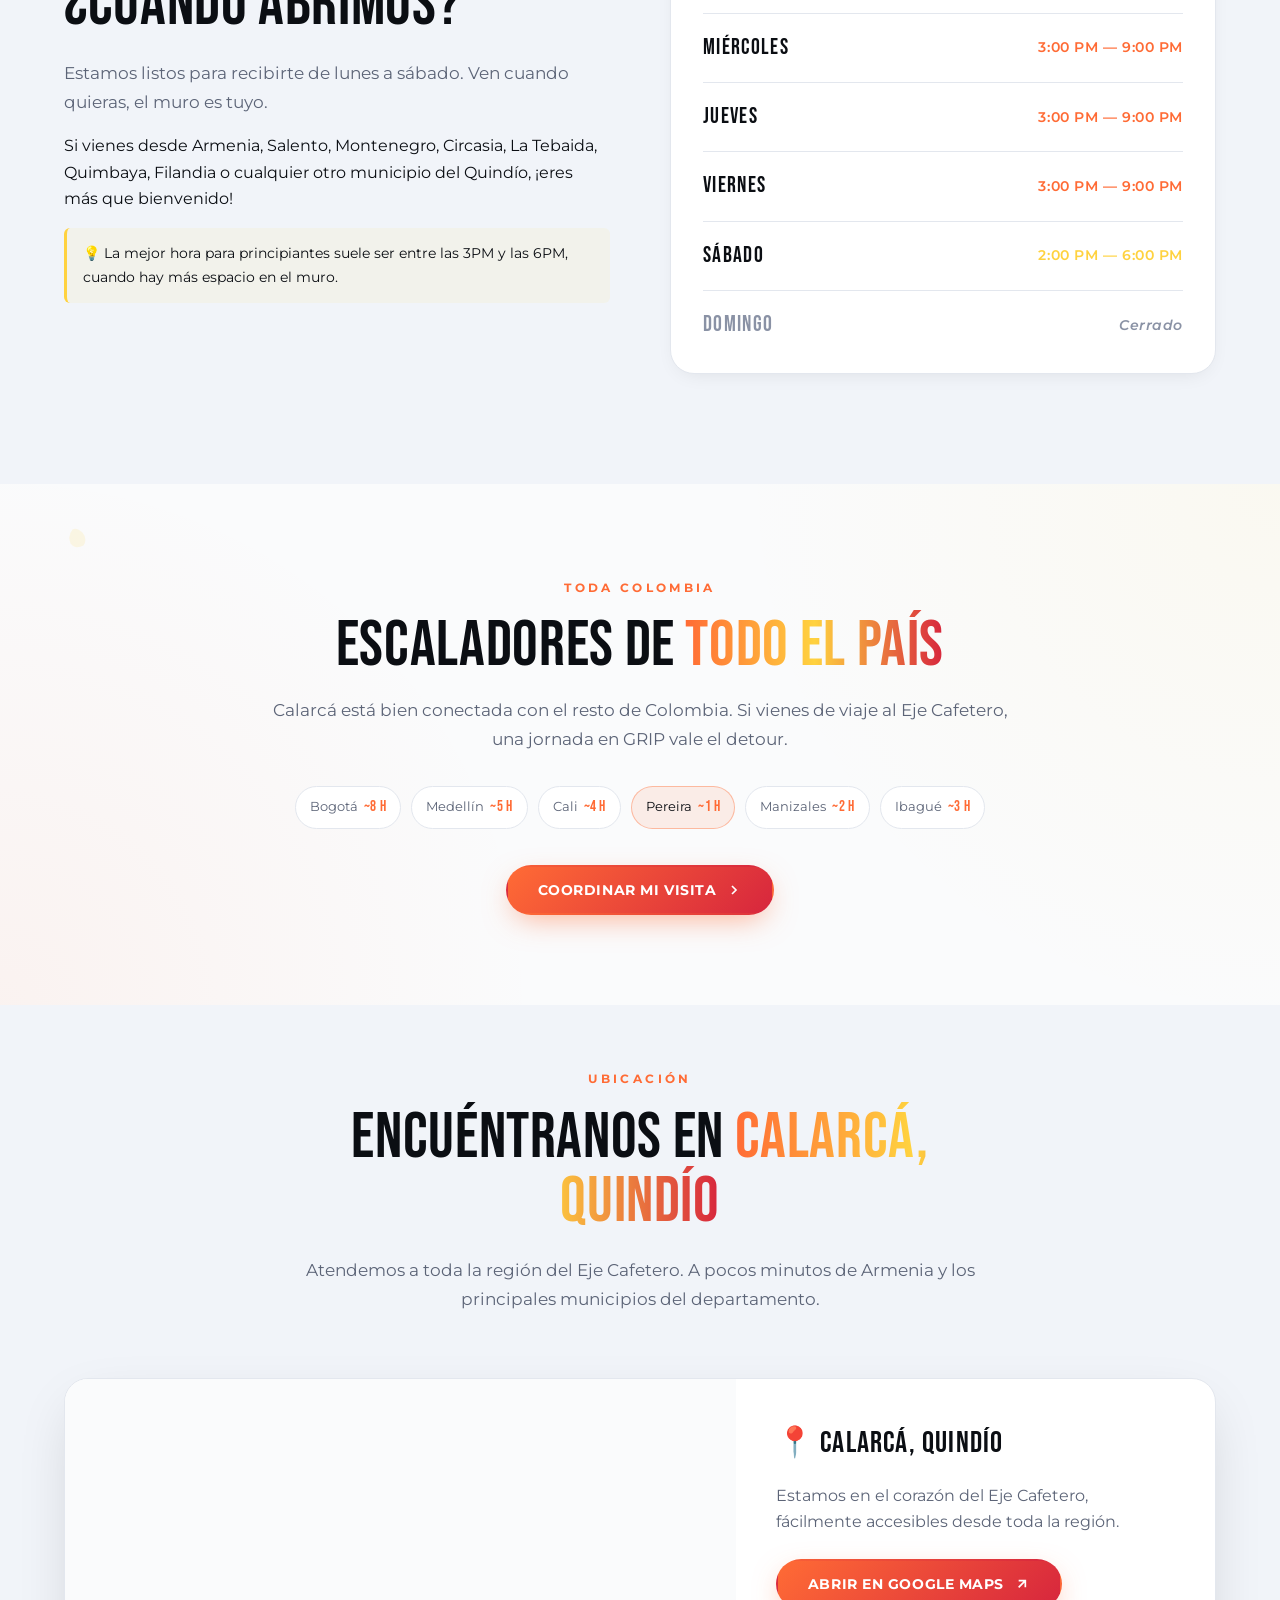
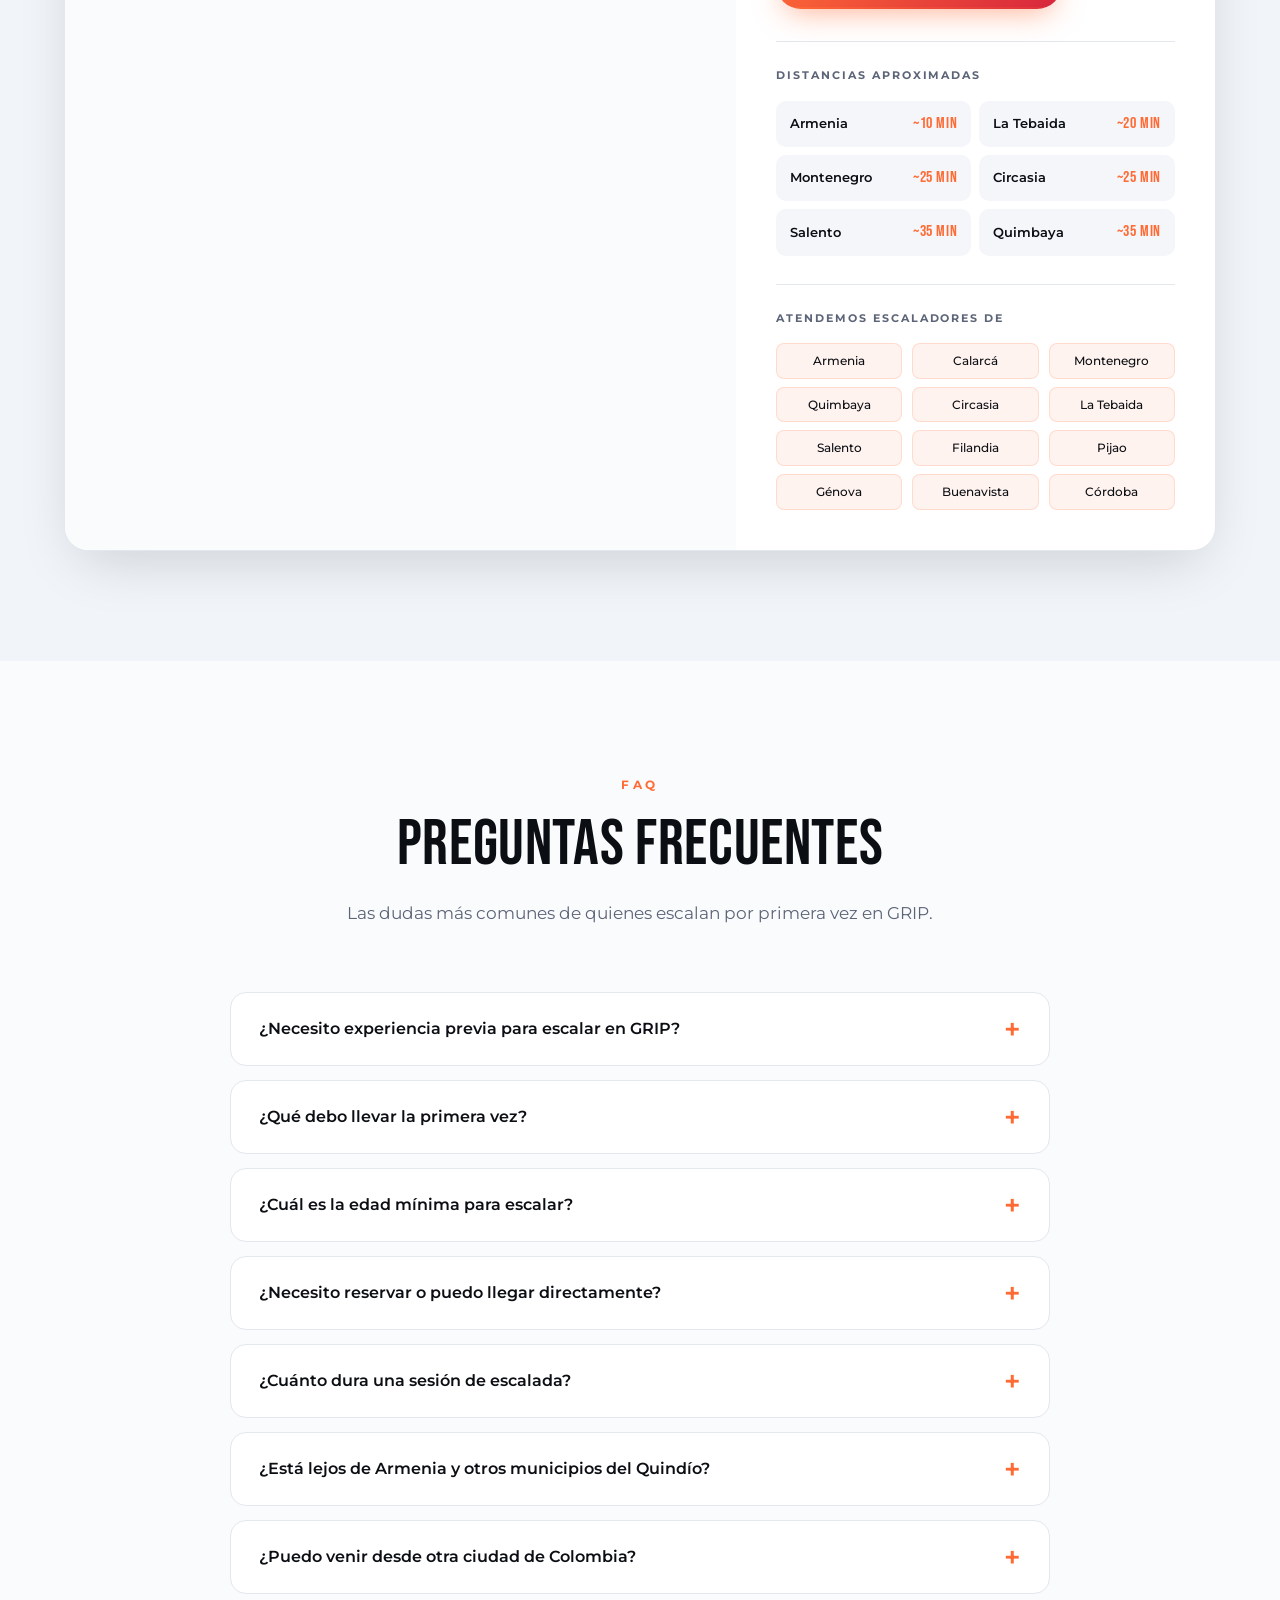
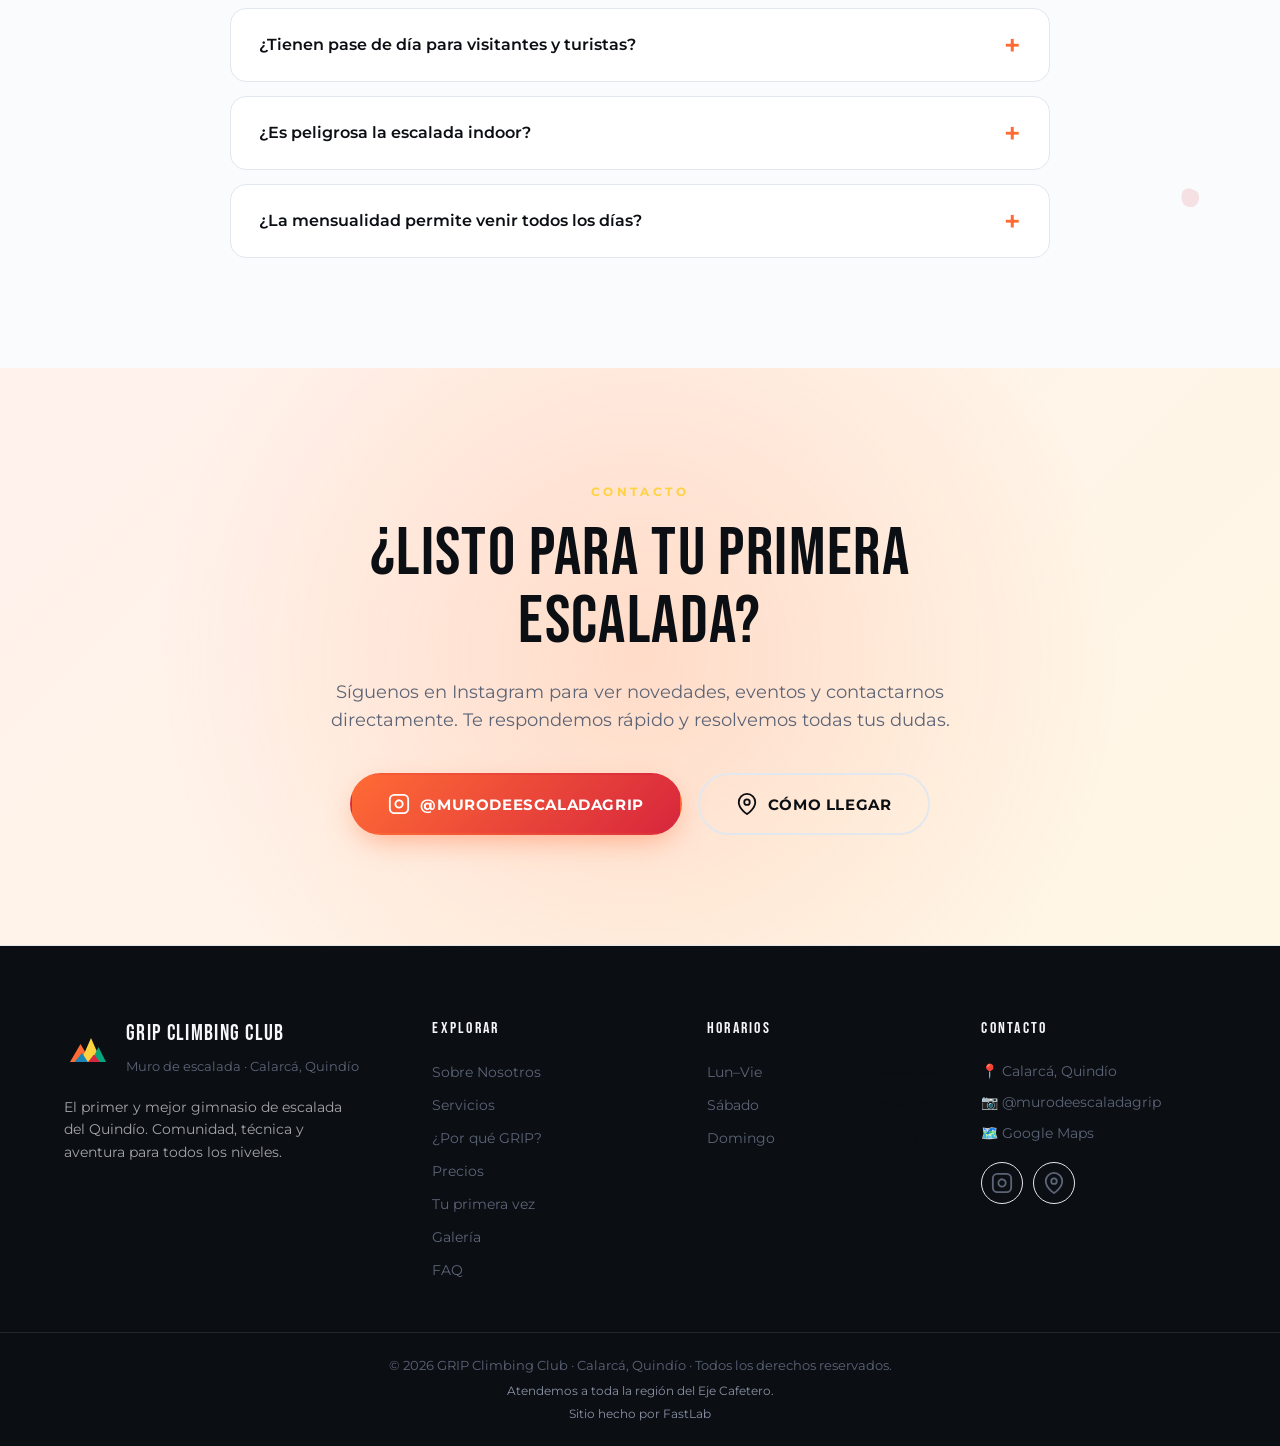
==== commit 4baf6c78: "Crédito: sitio hecho por FastLab (fastlabstudio.com)" ====
--- a/index.html
+++ b/index.html
@@ -1199,6 +1199,7 @@
         <div class="container">
             <p>© <span id="year"></span> GRIP Climbing Club · Calarcá, Quindío · Todos los derechos reservados.</p>
             <p class="footer__credit">Atendemos a toda la región del Eje Cafetero.</p>
+            <p class="footer__credit">Sitio hecho por <a href="https://fastlabstudio.com/es" target="_blank" rel="noopener">FastLab</a></p>
         </div>
     </div>
 </footer>
